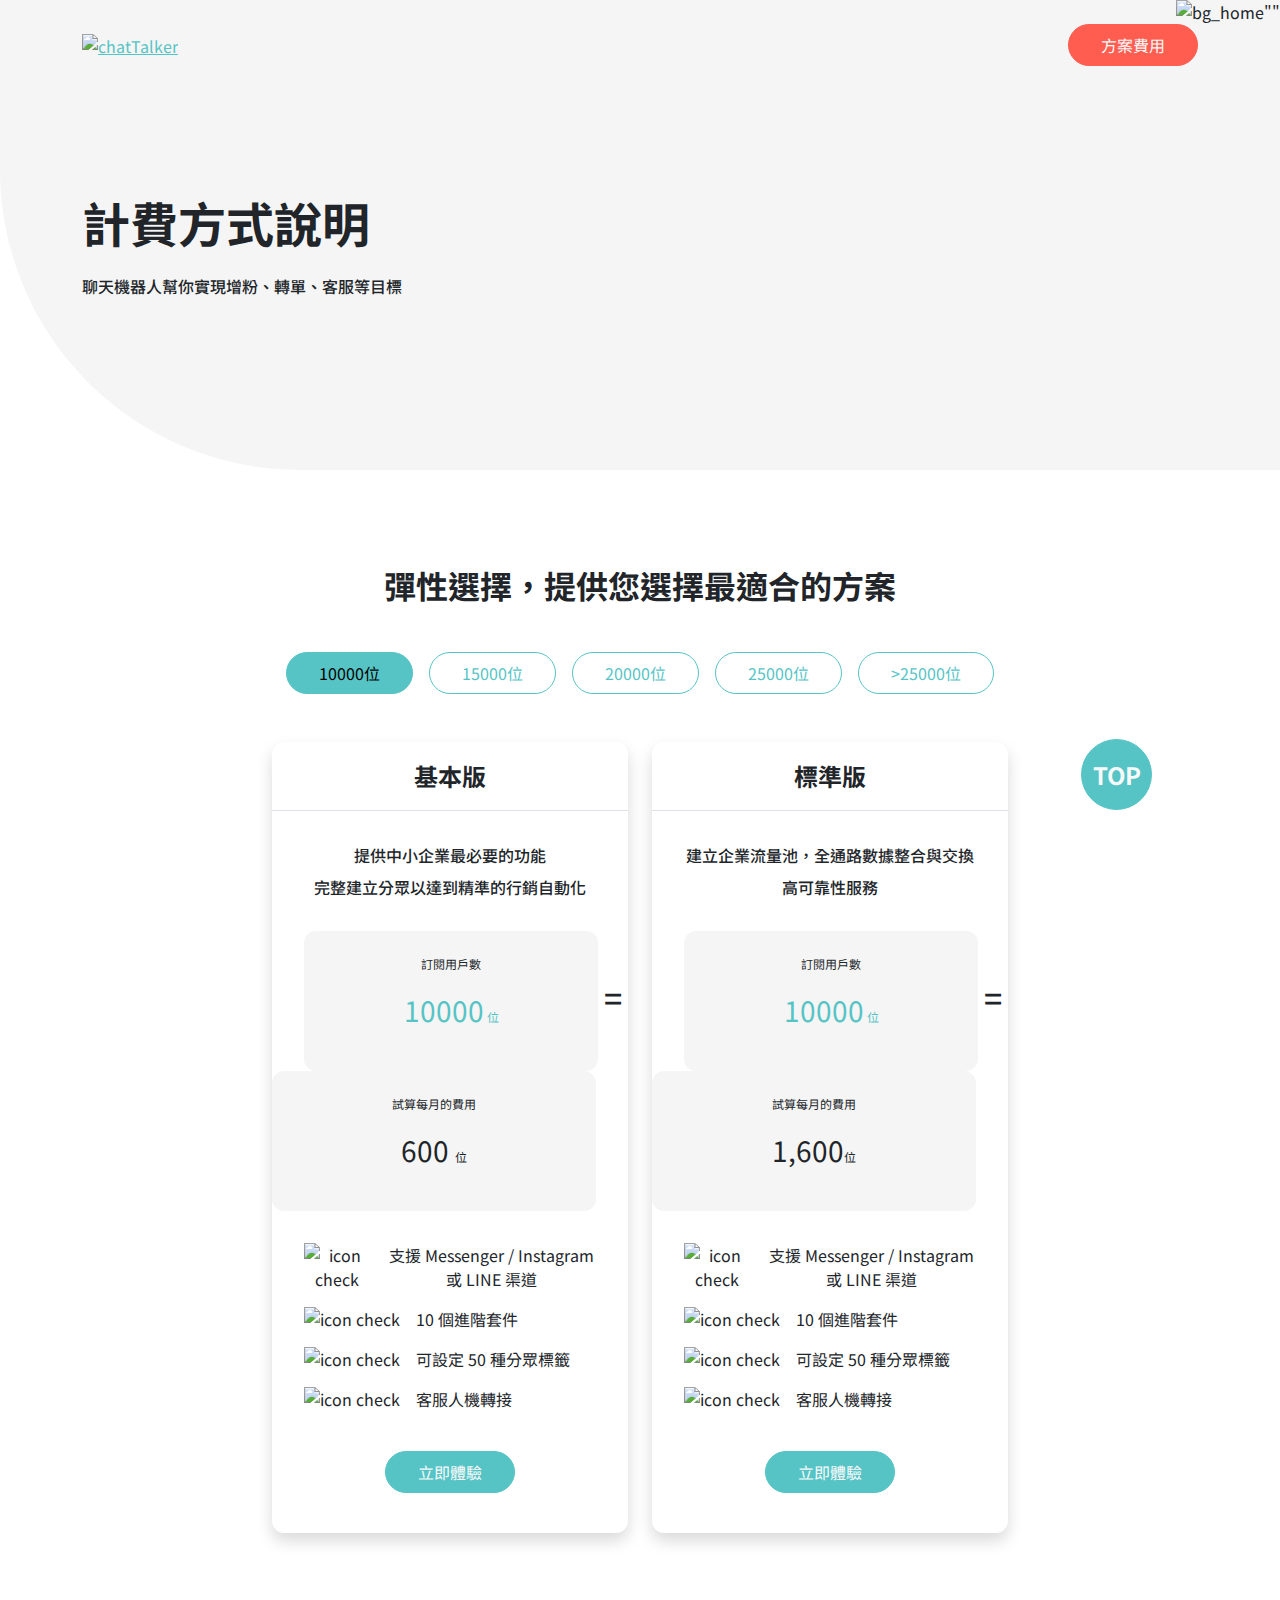
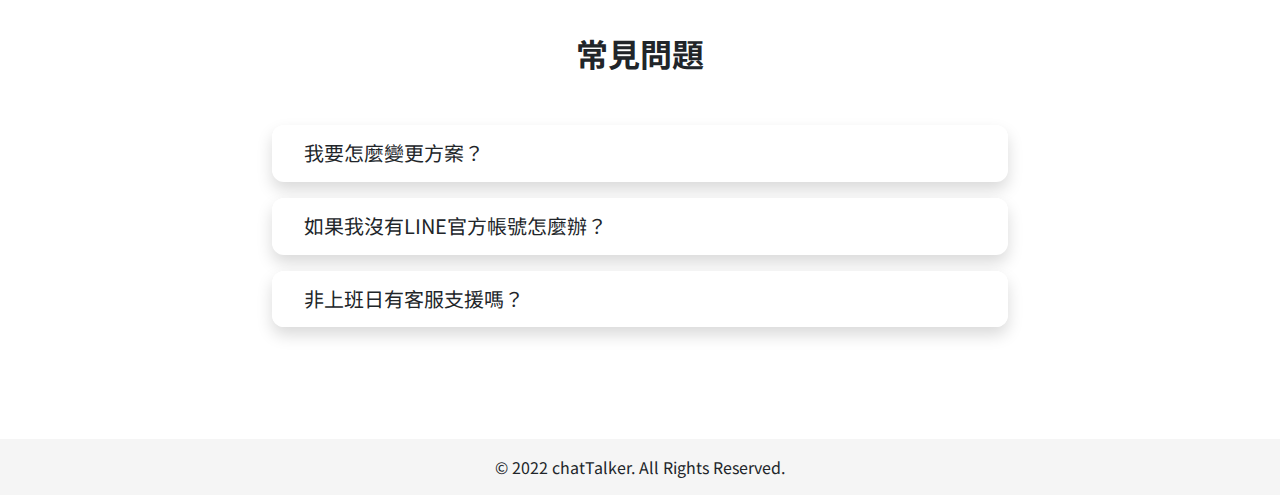
==== payment.html @ 923278ef "feat: 完成 "常見問題"" ====
<!DOCTYPE html>
<html lang="zh-Hant-TW">
  <head>
    <meta charset="UTF-8" />
    <meta http-equiv="X-UA-Compatible" content="IE=edge" />
    <meta name="viewport" content="width=device-width, initial-scale=1.0" />
    <title>chatTalker ｜ 計費方式</title>
    <!-- google fonts -->
    <link rel="preconnect" href="https://fonts.googleapis.com" />
    <link rel="preconnect" href="https://fonts.gstatic.com" crossorigin />
    <link
      href="https://fonts.googleapis.com/css2?family=Noto+Sans+TC:wght@400;700&display=swap"
      rel="stylesheet"
    />
    <!-- css -->
    <link rel="stylesheet" href="./styles/all.css" />
    <!-- js -->
    <script src="./src/app.js" defer></script>
  </head>
  <body>
    <!-- 導覽列 + header -->
    <section class="position-relative paymentIntroduction mb-8 mb-lg-13">
      <!-- 導覽列 -->
      <div class="container bg-lightgray bg-lg-transparent">
        <nav class="navbar py-3 py-lg-4">
          <!-- Logo -->
          <a href="index.html">
            <img
              src="https://hexschool.github.io/webLayoutTraining1st/chatTalker_images/logo.png"
              alt="chatTalker"
              class="logo"
            />
          </a>

          <!-- 按鈕 -->
          <a class="btn btn-third rounded-pill link-light px-5 py-2" href="#"
            >方案費用</a
          >
        </nav>
      </div>

      <!-- 手機板 - 導覽列下方邊線 -->
      <div class="border border-lg-0 border-secondary mb-7 mb-lg-13"></div>

      <!-- header -->
      <div class="container">
        <header>
          <h1 class="fw-bold display-5 lh-base mb-3">計費方式說明</h1>
          <h2 class="h6 lh-base">聊天機器人幫你實現增粉、轉單、客服等目標</h2>
        </header>
      </div>

      <!-- 背景灰底 -->
      <div
        class="grayBanner bg-lightgray position-absolute start-0 end-0 top-0 bottom-0 z--1"
      ></div>

      <!-- 桌機板 - 背景圖 -->
      <img
      src="https://hexschool.github.io/webLayoutTraining1st/chatTalker_images/banner.svg"
      alt=bg_home"" class="position-absolute top-0 end-0 z--1 d-none d-lg-block
      " />

      <!-- 手機板 - 背景圖 -->
      <img
      src="https://hexschool.github.io/webLayoutTraining1st/chatTalker_images/banner_sm.svg"
      alt=bg_home"" class="position-absolute end-0 bottom-0 z--1 d-block
      d-lg-none " />
    </section>

    <!-- 彈性選擇 -->
    <section class="position-relative mb-8 mb-lg-13">
      <h3 class="h2 fw-bold text-center d-none d-lg-block mb-7">
        彈性選擇，提供您選擇最適合的方案
      </h3>
      <h3 class="h2 fw-bold text-center d-block d-lg-none mb-0">
        彈性選擇，提供您選擇最
      </h3>
      <h3 class="h2 fw-bold text-center d-block d-lg-none mb-4">適合的方案</h3>

      <!-- 按鈕群 -->
      <ul
        class="list-unstyled d-flex text-nowrap justify-content-lg-center overflow-auto mb-5 mb-lg-7 programBtns"
      >
        <li class="mx-2">
          <a
            class="btn btn-outline-primary rounded-pill px-3 px-lg-5 py-2 active"
            href="#"
            >10000位</a
          >
        </li>
        <li class="mx-2">
          <a
            class="btn btn-outline-primary rounded-pill px-3 px-lg-5 py-2"
            href="#"
            >15000位</a
          >
        </li>
        <li class="mx-2">
          <a
            class="btn btn-outline-primary rounded-pill px-3 px-lg-5 py-2"
            href="#"
            >20000位</a
          >
        </li>
        <li class="mx-2">
          <a
            class="btn btn-outline-primary rounded-pill px-3 px-lg-5 py-2"
            href="#"
            >25000位</a
          >
        </li>
        <li class="mx-2">
          <a
            class="btn btn-outline-primary rounded-pill px-3 px-lg-5 py-2"
            href="#"
            >>25000位</a
          >
        </li>
      </ul>

      <!-- 方案卡片 -->
      <div class="container">
        <ul class="row list-unstyled justify-content-center gy-4">
          <!-- 基本版 -->
          <li class="col-lg-4">
            <div class="card h-100 text-center rounded-4 shadow border-0">
              <h3 class="fw-bold h4 lh-base py-3 border-bottom mb-4 mb-lg-5">
                基本版
              </h3>

              <h4 class="h6 lh-base">提供中小企業最必要的功能</h4>
              <h4 class="h6 lh-base mb-4 mb-lg-5">
                完整建立分眾以達到精準的行銷自動化
              </h4>

              <!-- 灰色方框群 -->
              <div class="row justify-content-between gx-0 mb-4 mb-lg-5">
                <div class="col">
                  <div
                    class="bg-lightgray rounded-4 ms-3 ms-lg-5 px-4 px-lg-5 py-3 py-lg-4"
                  >
                    <p class="fs-0">訂閱用戶數</p>
                    <p class="fs-3 text-primary text-nowrap">
                      <span class="num">10000</span
                      ><span class="fs-0"> 位</span>
                    </p>
                  </div>
                </div>

                <div
                  class="col-1 d-flex align-items-center justify-content-center"
                >
                  <p class="h2">=</p>
                </div>

                <div class="col">
                  <div
                    class="bg-lightgray rounded-4 me-3 me-lg-5 px-4 px-lg-5 py-3 py-lg-4"
                  >
                    <p class="fs-0">試算每月的費用</p>
                    <p class="fs-3 text-nowrap">
                      <span>600</span> <span class="fs-0">位</span>
                    </p>
                  </div>
                </div>
              </div>

              <!-- 商品內容 -->
              <ul class="list-unstyled mx-4 mx-lg-5 mb-3 mb-lg-4">
                <li class="d-flex mb-3">
                  <img
                    src="https://hexschool.github.io/webLayoutTraining1st/chatTalker_images/icon_check.svg"
                    alt="icon check"
                    class="me-3"
                  />
                  <p class="fs-0 fs-lg-6 mb-0">
                    支援 Messenger / Instagram 或 LINE 渠道
                  </p>
                </li>
                <li class="d-flex mb-3">
                  <img
                    src="https://hexschool.github.io/webLayoutTraining1st/chatTalker_images/icon_check.svg"
                    alt="icon check"
                    class="me-3"
                  />
                  <p class="fs-0 fs-lg-6 mb-0">10 個進階套件</p>
                </li>
                <li class="d-flex mb-3">
                  <img
                    src="https://hexschool.github.io/webLayoutTraining1st/chatTalker_images/icon_check.svg"
                    alt="icon check"
                    class="me-3"
                  />
                  <p class="fs-0 fs-lg-6 mb-0">可設定 50 種分眾標籤</p>
                </li>
                <li class="d-flex mb-3">
                  <img
                    src="https://hexschool.github.io/webLayoutTraining1st/chatTalker_images/icon_check.svg"
                    alt="icon check"
                    class="me-3"
                  />
                  <p class="fs-0 fs-lg-6 mb-0">客服人機轉接</p>
                </li>
              </ul>

              <!-- 按鈕 -->
              <div class="mb-4 mb-lg-6">
                <a
                  class="btn btn-primary link-light rounded-pill px-3 px-lg-5 py-2"
                  href="#"
                  >立即體驗</a
                >
              </div>
            </div>
          </li>

          <!-- 標準版 -->
          <li class="col-lg-4">
            <div class="card h-100 text-center rounded-4 shadow border-0">
              <h3 class="fw-bold h4 lh-base py-3 border-bottom mb-4 mb-lg-5">
                標準版
              </h3>

              <h4 class="h6 lh-base">建立企業流量池，全通路數據整合與交換</h4>
              <h4 class="h6 lh-base mb-4 mb-lg-5">高可靠性服務</h4>

              <!-- 灰色方框群 -->
              <div class="row justify-content-between gx-0 mb-4 mb-lg-5">
                <div class="col">
                  <div
                    class="bg-lightgray rounded-4 ms-3 ms-lg-5 px-4 px-lg-5 py-3 py-lg-4"
                  >
                    <p class="fs-0">訂閱用戶數</p>
                    <p class="fs-3 text-primary text-nowrap">
                      <span class="num">10000</span
                      ><span class="fs-0"> 位</span>
                    </p>
                  </div>
                </div>

                <div
                  class="col-1 d-flex align-items-center justify-content-center"
                >
                  <p class="h2">=</p>
                </div>

                <div class="col">
                  <div
                    class="bg-lightgray rounded-4 me-3 me-lg-5 px-4 px-lg-5 py-3 py-lg-4"
                  >
                    <p class="fs-0">試算每月的費用</p>
                    <p class="fs-3 text-nowrap">
                      <span> 1,600</span><span class="fs-0">位</span>
                    </p>
                  </div>
                </div>
              </div>

              <!-- 商品內容 -->
              <ul class="list-unstyled mx-4 mx-lg-5 mb-3 mb-lg-4">
                <li class="d-flex mb-3">
                  <img
                    src="https://hexschool.github.io/webLayoutTraining1st/chatTalker_images/icon_check.svg"
                    alt="icon check"
                    class="me-3"
                  />
                  <p class="fs-0 fs-lg-6 mb-0">
                    支援 Messenger / Instagram 或 LINE 渠道
                  </p>
                </li>
                <li class="d-flex mb-3">
                  <img
                    src="https://hexschool.github.io/webLayoutTraining1st/chatTalker_images/icon_check.svg"
                    alt="icon check"
                    class="me-3"
                  />
                  <p class="fs-0 fs-lg-6 mb-0">10 個進階套件</p>
                </li>
                <li class="d-flex mb-3">
                  <img
                    src="https://hexschool.github.io/webLayoutTraining1st/chatTalker_images/icon_check.svg"
                    alt="icon check"
                    class="me-3"
                  />
                  <p class="fs-0 fs-lg-6 mb-0">可設定 50 種分眾標籤</p>
                </li>
                <li class="d-flex mb-3">
                  <img
                    src="https://hexschool.github.io/webLayoutTraining1st/chatTalker_images/icon_check.svg"
                    alt="icon check"
                    class="me-3"
                  />
                  <p class="fs-0 fs-lg-6 mb-0">客服人機轉接</p>
                </li>
              </ul>

              <!-- 按鈕 -->
              <div class="mb-4 mb-lg-6">
                <a
                  class="btn btn-primary link-light rounded-pill px-3 px-lg-5 py-2"
                  href="#"
                  >立即體驗</a
                >
              </div>
            </div>
          </li>
        </ul>
      </div>

      <!-- 背景黃色圓形 -->
      <img
        src="https://hexschool.github.io/webLayoutTraining1st/chatTalker_images/ball03.svg"
        alt="ball03"
        class="w-50 w-lg-25 position-absolute top-50 start-0 translate-middle z--1"
      />
    </section>

    <section class="mb-8 mb-lg-13">
      <h2 class="fw-bold lh-base text-center mb-5 mb-lg-7">常見問題</h2>

      <div class="container">
        <div class="row justify-content-center">
          <div class="col-lg-8">
            <div class="accordion accordion-flush" id="accordionFlushExample">
              <!-- 我要怎麼變更方案？ -->
              <div class="accordion-item rounded-4 shadow mb-3">
                <h3 class="accordion-header rounded-4" id="flush-headingOne">
                  <button
                    class="accordion-button collapsed rounded-4 px-3 px-lg-5 fs-6 fs-lg-5"
                    type="button"
                    data-bs-toggle="collapse"
                    data-bs-target="#flush-collapseOne"
                    aria-expanded="false"
                    aria-controls="flush-collapseOne"
                  >
                    我要怎麼變更方案？
                  </button>
                </h3>
                <div
                  id="flush-collapseOne"
                  class="accordion-collapse collapse"
                  aria-labelledby="flush-headingOne"
                  data-bs-parent="#accordionFlushExample"
                >
                  <p
                    class="accordion-body pt-0 pt-lg-2 pb-4 pb-lg-5 px-3 px-lg-5 mb-0 text-black-50"
                  >
                    當然哦！我們錢都收了，不會拋棄你的！
                    請您直接來我們公司，我們假日也都在辦公室。
                  </p>
                </div>
              </div>

              <!-- 如果我沒有LINE官方帳號怎麼辦？ -->
              <div class="accordion-item rounded-4 shadow mb-3">
                <h3 class="accordion-header rounded-4" id="flush-headingTwo">
                  <button
                    class="accordion-button collapsed rounded-4 px-3 px-lg-5 fs-6 fs-lg-5"
                    type="button"
                    data-bs-toggle="collapse"
                    data-bs-target="#flush-collapseTwo"
                    aria-expanded="false"
                    aria-controls="#flush-collapseTwo"
                  >
                    如果我沒有LINE官方帳號怎麼辦？
                  </button>
                </h3>
                <div
                  id="flush-collapseTwo"
                  class="accordion-collapse collapse"
                  aria-labelledby="flush-collapseTwo"
                  data-bs-parent="#accordionFlushExample"
                >
                  <p
                    class="accordion-body pt-0 pt-lg-2 pb-4 pb-lg-5 px-3 px-lg-5 mb-0 text-black-50"
                  >
                    當然哦！我們錢都收了，不會拋棄你的！
                    請您直接來我們公司，我們假日也都在辦公室。
                  </p>
                </div>
              </div>

              <!-- 非上班日有客服支援嗎？ -->
              <div class="accordion-item rounded-4 shadow mb-3">
                <h3 class="accordion-header rounded-4" id="flush-headingThree">
                  <button
                    class="accordion-button collapsed rounded-4 px-3 px-lg-5 fs-6 fs-lg-5"
                    type="button"
                    data-bs-toggle="collapse"
                    data-bs-target="#flush-collapseThree"
                    aria-expanded="false"
                    aria-controls="flush-collapseThree"
                  >
                    非上班日有客服支援嗎？
                  </button>
                </h3>
                <div
                  id="flush-collapseThree"
                  class="accordion-collapse collapse"
                  aria-labelledby="flush-headingThree"
                  data-bs-parent="#accordionFlushExample"
                >
                  <p
                    class="accordion-body pt-0 pt-lg-2 pb-4 pb-lg-5 px-3 px-lg-5 mb-0 text-black-50"
                  >
                    當然哦！我們錢都收了，不會拋棄你的！
                    請您直接來我們公司，我們假日也都在辦公室。
                  </p>
                </div>
              </div>
            </div>
          </div>
        </div>
      </div>
    </section>

    <footer class="w-100 py-3 bg-lightgray text-center">
      © 2022 chatTalker. All Rights Reserved.
    </footer>

    <!-- 回到上方按鈕 -->
    <a
      href="#"
      class="btn btn-primary rounded-circle link-light position-fixed toTopBtn bottom-10 end-10 fs-4 fw-bold toTopBtn d-flex justify-content-center align-items-center"
    >
      TOP
    </a>

    <!-- JavaScript Bundle with Popper -->
    <script
      src="https://cdn.jsdelivr.net/npm/bootstrap@5.1.3/dist/js/bootstrap.bundle.min.js"
      integrity="sha384-ka7Sk0Gln4gmtz2MlQnikT1wXgYsOg+OMhuP+IlRH9sENBO0LRn5q+8nbTov4+1p"
      crossorigin="anonymous"
    ></script>
  </body>
</html>
---- styles/all.css ----
@charset "UTF-8";
:root {
  --bs-blue: #0d6efd;
  --bs-indigo: #6610f2;
  --bs-purple: #6f42c1;
  --bs-pink: #d63384;
  --bs-red: #dc3545;
  --bs-orange: #fd7e14;
  --bs-yellow: #ffc107;
  --bs-green: #198754;
  --bs-teal: #20c997;
  --bs-cyan: #0dcaf0;
  --bs-white: #fff;
  --bs-gray: #6c757d;
  --bs-gray-dark: #343a40;
  --bs-gray-100: #f8f9fa;
  --bs-gray-200: #e9ecef;
  --bs-gray-300: #dee2e6;
  --bs-gray-400: #ced4da;
  --bs-gray-500: #adb5bd;
  --bs-gray-600: #6c757d;
  --bs-gray-700: #495057;
  --bs-gray-800: #343a40;
  --bs-gray-900: #212529;
  --bs-primary: #56c4c5;
  --bs-secondary: #f5ca52;
  --bs-third: #ff5d50;
  --bs-success: #198754;
  --bs-info: #0dcaf0;
  --bs-warning: #ffc107;
  --bs-danger: #dc3545;
  --bs-light: #f8f9fa;
  --bs-dark: #212529;
  --bs-lightgray: #f5f5f5;
  --bs-primary-rgb: 86, 196, 197;
  --bs-secondary-rgb: 245, 202, 82;
  --bs-third-rgb: 255, 93, 80;
  --bs-success-rgb: 25, 135, 84;
  --bs-info-rgb: 13, 202, 240;
  --bs-warning-rgb: 255, 193, 7;
  --bs-danger-rgb: 220, 53, 69;
  --bs-light-rgb: 248, 249, 250;
  --bs-dark-rgb: 33, 37, 41;
  --bs-lightgray-rgb: 245, 245, 245;
  --bs-white-rgb: 255, 255, 255;
  --bs-black-rgb: 0, 0, 0;
  --bs-body-color-rgb: 33, 37, 41;
  --bs-body-bg-rgb: 255, 255, 255;
  --bs-font-sans-serif: "Noto Sans TC", sans-serif, system-ui, -apple-system, "Segoe UI", Roboto, "Helvetica Neue", Arial, "Noto Sans", "Liberation Sans", sans-serif, "Apple Color Emoji", "Segoe UI Emoji", "Segoe UI Symbol", "Noto Color Emoji";
  --bs-font-monospace: SFMono-Regular, Menlo, Monaco, Consolas, "Liberation Mono", "Courier New", monospace;
  --bs-gradient: linear-gradient(180deg, rgba(255, 255, 255, 0.15), rgba(255, 255, 255, 0));
  --bs-body-font-family: var(--bs-font-sans-serif);
  --bs-body-font-size: 1rem;
  --bs-body-font-weight: 400;
  --bs-body-line-height: 1.5;
  --bs-body-color: #212529;
  --bs-body-bg: #fff;
}

*,
*::before,
*::after {
  -webkit-box-sizing: border-box;
          box-sizing: border-box;
}

@media (prefers-reduced-motion: no-preference) {
  :root {
    scroll-behavior: smooth;
  }
}

body {
  margin: 0;
  font-family: var(--bs-body-font-family);
  font-size: var(--bs-body-font-size);
  font-weight: var(--bs-body-font-weight);
  line-height: var(--bs-body-line-height);
  color: var(--bs-body-color);
  text-align: var(--bs-body-text-align);
  background-color: var(--bs-body-bg);
  -webkit-text-size-adjust: 100%;
  -webkit-tap-highlight-color: rgba(0, 0, 0, 0);
}

hr {
  margin: 1rem 0;
  color: inherit;
  background-color: currentColor;
  border: 0;
  opacity: 0.25;
}

hr:not([size]) {
  height: 1px;
}

h6, .h6, h5, .h5, h4, .h4, h3, .h3, h2, .h2, h1, .h1 {
  margin-top: 0;
  margin-bottom: 0.5rem;
  font-weight: 500;
  line-height: 1.2;
}

h1, .h1 {
  font-size: calc(1.375rem + 1.5vw);
}
@media (min-width: 1200px) {
  h1, .h1 {
    font-size: 2.5rem;
  }
}

h2, .h2 {
  font-size: calc(1.325rem + 0.9vw);
}
@media (min-width: 1200px) {
  h2, .h2 {
    font-size: 2rem;
  }
}

h3, .h3 {
  font-size: calc(1.3rem + 0.6vw);
}
@media (min-width: 1200px) {
  h3, .h3 {
    font-size: 1.75rem;
  }
}

h4, .h4 {
  font-size: calc(1.275rem + 0.3vw);
}
@media (min-width: 1200px) {
  h4, .h4 {
    font-size: 1.5rem;
  }
}

h5, .h5 {
  font-size: 1.25rem;
}

h6, .h6 {
  font-size: 1rem;
}

p {
  margin-top: 0;
  margin-bottom: 1rem;
}

abbr[title],
abbr[data-bs-original-title] {
  -webkit-text-decoration: underline dotted;
          text-decoration: underline dotted;
  cursor: help;
  -webkit-text-decoration-skip-ink: none;
          text-decoration-skip-ink: none;
}

address {
  margin-bottom: 1rem;
  font-style: normal;
  line-height: inherit;
}

ol,
ul {
  padding-left: 2rem;
}

ol,
ul,
dl {
  margin-top: 0;
  margin-bottom: 1rem;
}

ol ol,
ul ul,
ol ul,
ul ol {
  margin-bottom: 0;
}

dt {
  font-weight: 700;
}

dd {
  margin-bottom: 0.5rem;
  margin-left: 0;
}

blockquote {
  margin: 0 0 1rem;
}

b,
strong {
  font-weight: bolder;
}

small, .small {
  font-size: 0.875em;
}

mark, .mark {
  padding: 0.2em;
  background-color: #fcf8e3;
}

sub,
sup {
  position: relative;
  font-size: 0.75em;
  line-height: 0;
  vertical-align: baseline;
}

sub {
  bottom: -0.25em;
}

sup {
  top: -0.5em;
}

a {
  color: #56c4c5;
  text-decoration: underline;
}
a:hover {
  color: #459d9e;
}

a:not([href]):not([class]), a:not([href]):not([class]):hover {
  color: inherit;
  text-decoration: none;
}

pre,
code,
kbd,
samp {
  font-family: var(--bs-font-monospace);
  font-size: 1em;
  direction: ltr /* rtl:ignore */;
  unicode-bidi: bidi-override;
}

pre {
  display: block;
  margin-top: 0;
  margin-bottom: 1rem;
  overflow: auto;
  font-size: 0.875em;
}
pre code {
  font-size: inherit;
  color: inherit;
  word-break: normal;
}

code {
  font-size: 0.875em;
  color: #d63384;
  word-wrap: break-word;
}
a > code {
  color: inherit;
}

kbd {
  padding: 0.2rem 0.4rem;
  font-size: 0.875em;
  color: #fff;
  background-color: #212529;
  border-radius: 0.2rem;
}
kbd kbd {
  padding: 0;
  font-size: 1em;
  font-weight: 700;
}

figure {
  margin: 0 0 1rem;
}

img,
svg {
  vertical-align: middle;
}

table {
  caption-side: bottom;
  border-collapse: collapse;
}

caption {
  padding-top: 0.5rem;
  padding-bottom: 0.5rem;
  color: #6c757d;
  text-align: left;
}

th {
  text-align: inherit;
  text-align: -webkit-match-parent;
}

thead,
tbody,
tfoot,
tr,
td,
th {
  border-color: inherit;
  border-style: solid;
  border-width: 0;
}

label {
  display: inline-block;
}

button {
  border-radius: 0;
}

button:focus:not(:focus-visible) {
  outline: 0;
}

input,
button,
select,
optgroup,
textarea {
  margin: 0;
  font-family: inherit;
  font-size: inherit;
  line-height: inherit;
}

button,
select {
  text-transform: none;
}

[role=button] {
  cursor: pointer;
}

select {
  word-wrap: normal;
}
select:disabled {
  opacity: 1;
}

[list]::-webkit-calendar-picker-indicator {
  display: none;
}

button,
[type=button],
[type=reset],
[type=submit] {
  -webkit-appearance: button;
}
button:not(:disabled),
[type=button]:not(:disabled),
[type=reset]:not(:disabled),
[type=submit]:not(:disabled) {
  cursor: pointer;
}

::-moz-focus-inner {
  padding: 0;
  border-style: none;
}

textarea {
  resize: vertical;
}

fieldset {
  min-width: 0;
  padding: 0;
  margin: 0;
  border: 0;
}

legend {
  float: left;
  width: 100%;
  padding: 0;
  margin-bottom: 0.5rem;
  font-size: calc(1.275rem + 0.3vw);
  line-height: inherit;
}
@media (min-width: 1200px) {
  legend {
    font-size: 1.5rem;
  }
}
legend + * {
  clear: left;
}

::-webkit-datetime-edit-fields-wrapper,
::-webkit-datetime-edit-text,
::-webkit-datetime-edit-minute,
::-webkit-datetime-edit-hour-field,
::-webkit-datetime-edit-day-field,
::-webkit-datetime-edit-month-field,
::-webkit-datetime-edit-year-field {
  padding: 0;
}

::-webkit-inner-spin-button {
  height: auto;
}

[type=search] {
  outline-offset: -2px;
  -webkit-appearance: textfield;
}

/* rtl:raw:
[type="tel"],
[type="url"],
[type="email"],
[type="number"] {
  direction: ltr;
}
*/
::-webkit-search-decoration {
  -webkit-appearance: none;
}

::-webkit-color-swatch-wrapper {
  padding: 0;
}

::-webkit-file-upload-button {
  font: inherit;
}

::file-selector-button {
  font: inherit;
}

::-webkit-file-upload-button {
  font: inherit;
  -webkit-appearance: button;
}

output {
  display: inline-block;
}

iframe {
  border: 0;
}

summary {
  display: list-item;
  cursor: pointer;
}

progress {
  vertical-align: baseline;
}

[hidden] {
  display: none !important;
}

.lead {
  font-size: 1.25rem;
  font-weight: 300;
}

.display-1 {
  font-size: calc(1.625rem + 4.5vw);
  font-weight: 300;
  line-height: 1.2;
}
@media (min-width: 1200px) {
  .display-1 {
    font-size: 5rem;
  }
}

.display-2 {
  font-size: calc(1.575rem + 3.9vw);
  font-weight: 300;
  line-height: 1.2;
}
@media (min-width: 1200px) {
  .display-2 {
    font-size: 4.5rem;
  }
}

.display-3 {
  font-size: calc(1.525rem + 3.3vw);
  font-weight: 300;
  line-height: 1.2;
}
@media (min-width: 1200px) {
  .display-3 {
    font-size: 4rem;
  }
}

.display-4 {
  font-size: calc(1.475rem + 2.7vw);
  font-weight: 300;
  line-height: 1.2;
}
@media (min-width: 1200px) {
  .display-4 {
    font-size: 3.5rem;
  }
}

.display-5 {
  font-size: calc(1.425rem + 2.1vw);
  font-weight: 300;
  line-height: 1.2;
}
@media (min-width: 1200px) {
  .display-5 {
    font-size: 3rem;
  }
}

.display-6 {
  font-size: calc(1.375rem + 1.5vw);
  font-weight: 300;
  line-height: 1.2;
}
@media (min-width: 1200px) {
  .display-6 {
    font-size: 2.5rem;
  }
}

.list-unstyled {
  padding-left: 0;
  list-style: none;
}

.list-inline {
  padding-left: 0;
  list-style: none;
}

.list-inline-item {
  display: inline-block;
}
.list-inline-item:not(:last-child) {
  margin-right: 0.5rem;
}

.initialism {
  font-size: 0.875em;
  text-transform: uppercase;
}

.blockquote {
  margin-bottom: 1rem;
  font-size: 1.25rem;
}
.blockquote > :last-child {
  margin-bottom: 0;
}

.blockquote-footer {
  margin-top: -1rem;
  margin-bottom: 1rem;
  font-size: 0.875em;
  color: #6c757d;
}
.blockquote-footer::before {
  content: "— ";
}

.img-fluid {
  max-width: 100%;
  height: auto;
}

.img-thumbnail {
  padding: 0.25rem;
  background-color: #fff;
  border: 1px solid #dee2e6;
  border-radius: 0.25rem;
  max-width: 100%;
  height: auto;
}

.figure {
  display: inline-block;
}

.figure-img {
  margin-bottom: 0.5rem;
  line-height: 1;
}

.figure-caption {
  font-size: 0.875em;
  color: #6c757d;
}

.container,
.container-fluid,
.container-xxl,
.container-xl,
.container-lg,
.container-md,
.container-sm {
  width: 100%;
  padding-right: var(--bs-gutter-x, 0.75rem);
  padding-left: var(--bs-gutter-x, 0.75rem);
  margin-right: auto;
  margin-left: auto;
}

@media (min-width: 576px) {
  .container-sm, .container {
    max-width: 540px;
  }
}
@media (min-width: 768px) {
  .container-md, .container-sm, .container {
    max-width: 720px;
  }
}
@media (min-width: 992px) {
  .container-lg, .container-md, .container-sm, .container {
    max-width: 960px;
  }
}
@media (min-width: 1200px) {
  .container-xl, .container-lg, .container-md, .container-sm, .container {
    max-width: 1140px;
  }
}
@media (min-width: 1400px) {
  .container-xxl, .container-xl, .container-lg, .container-md, .container-sm, .container {
    max-width: 1320px;
  }
}
.row {
  --bs-gutter-x: 1.5rem;
  --bs-gutter-y: 0;
  display: -webkit-box;
  display: -ms-flexbox;
  display: flex;
  -ms-flex-wrap: wrap;
      flex-wrap: wrap;
  margin-top: calc(-1 * var(--bs-gutter-y));
  margin-right: calc(-0.5 * var(--bs-gutter-x));
  margin-left: calc(-0.5 * var(--bs-gutter-x));
}
.row > * {
  -ms-flex-negative: 0;
      flex-shrink: 0;
  width: 100%;
  max-width: 100%;
  padding-right: calc(var(--bs-gutter-x) * 0.5);
  padding-left: calc(var(--bs-gutter-x) * 0.5);
  margin-top: var(--bs-gutter-y);
}

.col {
  -webkit-box-flex: 1;
      -ms-flex: 1 0 0%;
          flex: 1 0 0%;
}

.row-cols-auto > * {
  -webkit-box-flex: 0;
      -ms-flex: 0 0 auto;
          flex: 0 0 auto;
  width: auto;
}

.row-cols-1 > * {
  -webkit-box-flex: 0;
      -ms-flex: 0 0 auto;
          flex: 0 0 auto;
  width: 100%;
}

.row-cols-2 > * {
  -webkit-box-flex: 0;
      -ms-flex: 0 0 auto;
          flex: 0 0 auto;
  width: 50%;
}

.row-cols-3 > * {
  -webkit-box-flex: 0;
      -ms-flex: 0 0 auto;
          flex: 0 0 auto;
  width: 33.3333333333%;
}

.row-cols-4 > * {
  -webkit-box-flex: 0;
      -ms-flex: 0 0 auto;
          flex: 0 0 auto;
  width: 25%;
}

.row-cols-5 > * {
  -webkit-box-flex: 0;
      -ms-flex: 0 0 auto;
          flex: 0 0 auto;
  width: 20%;
}

.row-cols-6 > * {
  -webkit-box-flex: 0;
      -ms-flex: 0 0 auto;
          flex: 0 0 auto;
  width: 16.6666666667%;
}

.col-auto {
  -webkit-box-flex: 0;
      -ms-flex: 0 0 auto;
          flex: 0 0 auto;
  width: auto;
}

.col-1 {
  -webkit-box-flex: 0;
      -ms-flex: 0 0 auto;
          flex: 0 0 auto;
  width: 8.33333333%;
}

.col-2 {
  -webkit-box-flex: 0;
      -ms-flex: 0 0 auto;
          flex: 0 0 auto;
  width: 16.66666667%;
}

.col-3 {
  -webkit-box-flex: 0;
      -ms-flex: 0 0 auto;
          flex: 0 0 auto;
  width: 25%;
}

.col-4 {
  -webkit-box-flex: 0;
      -ms-flex: 0 0 auto;
          flex: 0 0 auto;
  width: 33.33333333%;
}

.col-5 {
  -webkit-box-flex: 0;
      -ms-flex: 0 0 auto;
          flex: 0 0 auto;
  width: 41.66666667%;
}

.col-6 {
  -webkit-box-flex: 0;
      -ms-flex: 0 0 auto;
          flex: 0 0 auto;
  width: 50%;
}

.col-7 {
  -webkit-box-flex: 0;
      -ms-flex: 0 0 auto;
          flex: 0 0 auto;
  width: 58.33333333%;
}

.col-8 {
  -webkit-box-flex: 0;
      -ms-flex: 0 0 auto;
          flex: 0 0 auto;
  width: 66.66666667%;
}

.col-9 {
  -webkit-box-flex: 0;
      -ms-flex: 0 0 auto;
          flex: 0 0 auto;
  width: 75%;
}

.col-10 {
  -webkit-box-flex: 0;
      -ms-flex: 0 0 auto;
          flex: 0 0 auto;
  width: 83.33333333%;
}

.col-11 {
  -webkit-box-flex: 0;
      -ms-flex: 0 0 auto;
          flex: 0 0 auto;
  width: 91.66666667%;
}

.col-12 {
  -webkit-box-flex: 0;
      -ms-flex: 0 0 auto;
          flex: 0 0 auto;
  width: 100%;
}

.offset-1 {
  margin-left: 8.33333333%;
}

.offset-2 {
  margin-left: 16.66666667%;
}

.offset-3 {
  margin-left: 25%;
}

.offset-4 {
  margin-left: 33.33333333%;
}

.offset-5 {
  margin-left: 41.66666667%;
}

.offset-6 {
  margin-left: 50%;
}

.offset-7 {
  margin-left: 58.33333333%;
}

.offset-8 {
  margin-left: 66.66666667%;
}

.offset-9 {
  margin-left: 75%;
}

.offset-10 {
  margin-left: 83.33333333%;
}

.offset-11 {
  margin-left: 91.66666667%;
}

.g-0,
.gx-0 {
  --bs-gutter-x: 0;
}

.g-0,
.gy-0 {
  --bs-gutter-y: 0;
}

.g-1,
.gx-1 {
  --bs-gutter-x: 0.25rem;
}

.g-1,
.gy-1 {
  --bs-gutter-y: 0.25rem;
}

.g-2,
.gx-2 {
  --bs-gutter-x: 0.5rem;
}

.g-2,
.gy-2 {
  --bs-gutter-y: 0.5rem;
}

.g-3,
.gx-3 {
  --bs-gutter-x: 1rem;
}

.g-3,
.gy-3 {
  --bs-gutter-y: 1rem;
}

.g-4,
.gx-4 {
  --bs-gutter-x: 1.5rem;
}

.g-4,
.gy-4 {
  --bs-gutter-y: 1.5rem;
}

.g-5,
.gx-5 {
  --bs-gutter-x: 2rem;
}

.g-5,
.gy-5 {
  --bs-gutter-y: 2rem;
}

.g-6,
.gx-6 {
  --bs-gutter-x: 2.5rem;
}

.g-6,
.gy-6 {
  --bs-gutter-y: 2.5rem;
}

.g-7,
.gx-7 {
  --bs-gutter-x: 3rem;
}

.g-7,
.gy-7 {
  --bs-gutter-y: 3rem;
}

.g-8,
.gx-8 {
  --bs-gutter-x: 3.5rem;
}

.g-8,
.gy-8 {
  --bs-gutter-y: 3.5rem;
}

.g-9,
.gx-9 {
  --bs-gutter-x: 4rem;
}

.g-9,
.gy-9 {
  --bs-gutter-y: 4rem;
}

.g-10,
.gx-10 {
  --bs-gutter-x: 4.5rem;
}

.g-10,
.gy-10 {
  --bs-gutter-y: 4.5rem;
}

.g-11,
.gx-11 {
  --bs-gutter-x: 5rem;
}

.g-11,
.gy-11 {
  --bs-gutter-y: 5rem;
}

.g-12,
.gx-12 {
  --bs-gutter-x: 5.5rem;
}

.g-12,
.gy-12 {
  --bs-gutter-y: 5.5rem;
}

.g-13,
.gx-13 {
  --bs-gutter-x: 6rem;
}

.g-13,
.gy-13 {
  --bs-gutter-y: 6rem;
}

.g-14,
.gx-14 {
  --bs-gutter-x: 6.5rem;
}

.g-14,
.gy-14 {
  --bs-gutter-y: 6.5rem;
}

@media (min-width: 576px) {
  .col-sm {
    -webkit-box-flex: 1;
        -ms-flex: 1 0 0%;
            flex: 1 0 0%;
  }

  .row-cols-sm-auto > * {
    -webkit-box-flex: 0;
        -ms-flex: 0 0 auto;
            flex: 0 0 auto;
    width: auto;
  }

  .row-cols-sm-1 > * {
    -webkit-box-flex: 0;
        -ms-flex: 0 0 auto;
            flex: 0 0 auto;
    width: 100%;
  }

  .row-cols-sm-2 > * {
    -webkit-box-flex: 0;
        -ms-flex: 0 0 auto;
            flex: 0 0 auto;
    width: 50%;
  }

  .row-cols-sm-3 > * {
    -webkit-box-flex: 0;
        -ms-flex: 0 0 auto;
            flex: 0 0 auto;
    width: 33.3333333333%;
  }

  .row-cols-sm-4 > * {
    -webkit-box-flex: 0;
        -ms-flex: 0 0 auto;
            flex: 0 0 auto;
    width: 25%;
  }

  .row-cols-sm-5 > * {
    -webkit-box-flex: 0;
        -ms-flex: 0 0 auto;
            flex: 0 0 auto;
    width: 20%;
  }

  .row-cols-sm-6 > * {
    -webkit-box-flex: 0;
        -ms-flex: 0 0 auto;
            flex: 0 0 auto;
    width: 16.6666666667%;
  }

  .col-sm-auto {
    -webkit-box-flex: 0;
        -ms-flex: 0 0 auto;
            flex: 0 0 auto;
    width: auto;
  }

  .col-sm-1 {
    -webkit-box-flex: 0;
        -ms-flex: 0 0 auto;
            flex: 0 0 auto;
    width: 8.33333333%;
  }

  .col-sm-2 {
    -webkit-box-flex: 0;
        -ms-flex: 0 0 auto;
            flex: 0 0 auto;
    width: 16.66666667%;
  }

  .col-sm-3 {
    -webkit-box-flex: 0;
        -ms-flex: 0 0 auto;
            flex: 0 0 auto;
    width: 25%;
  }

  .col-sm-4 {
    -webkit-box-flex: 0;
        -ms-flex: 0 0 auto;
            flex: 0 0 auto;
    width: 33.33333333%;
  }

  .col-sm-5 {
    -webkit-box-flex: 0;
        -ms-flex: 0 0 auto;
            flex: 0 0 auto;
    width: 41.66666667%;
  }

  .col-sm-6 {
    -webkit-box-flex: 0;
        -ms-flex: 0 0 auto;
            flex: 0 0 auto;
    width: 50%;
  }

  .col-sm-7 {
    -webkit-box-flex: 0;
        -ms-flex: 0 0 auto;
            flex: 0 0 auto;
    width: 58.33333333%;
  }

  .col-sm-8 {
    -webkit-box-flex: 0;
        -ms-flex: 0 0 auto;
            flex: 0 0 auto;
    width: 66.66666667%;
  }

  .col-sm-9 {
    -webkit-box-flex: 0;
        -ms-flex: 0 0 auto;
            flex: 0 0 auto;
    width: 75%;
  }

  .col-sm-10 {
    -webkit-box-flex: 0;
        -ms-flex: 0 0 auto;
            flex: 0 0 auto;
    width: 83.33333333%;
  }

  .col-sm-11 {
    -webkit-box-flex: 0;
        -ms-flex: 0 0 auto;
            flex: 0 0 auto;
    width: 91.66666667%;
  }

  .col-sm-12 {
    -webkit-box-flex: 0;
        -ms-flex: 0 0 auto;
            flex: 0 0 auto;
    width: 100%;
  }

  .offset-sm-0 {
    margin-left: 0;
  }

  .offset-sm-1 {
    margin-left: 8.33333333%;
  }

  .offset-sm-2 {
    margin-left: 16.66666667%;
  }

  .offset-sm-3 {
    margin-left: 25%;
  }

  .offset-sm-4 {
    margin-left: 33.33333333%;
  }

  .offset-sm-5 {
    margin-left: 41.66666667%;
  }

  .offset-sm-6 {
    margin-left: 50%;
  }

  .offset-sm-7 {
    margin-left: 58.33333333%;
  }

  .offset-sm-8 {
    margin-left: 66.66666667%;
  }

  .offset-sm-9 {
    margin-left: 75%;
  }

  .offset-sm-10 {
    margin-left: 83.33333333%;
  }

  .offset-sm-11 {
    margin-left: 91.66666667%;
  }

  .g-sm-0,
.gx-sm-0 {
    --bs-gutter-x: 0;
  }

  .g-sm-0,
.gy-sm-0 {
    --bs-gutter-y: 0;
  }

  .g-sm-1,
.gx-sm-1 {
    --bs-gutter-x: 0.25rem;
  }

  .g-sm-1,
.gy-sm-1 {
    --bs-gutter-y: 0.25rem;
  }

  .g-sm-2,
.gx-sm-2 {
    --bs-gutter-x: 0.5rem;
  }

  .g-sm-2,
.gy-sm-2 {
    --bs-gutter-y: 0.5rem;
  }

  .g-sm-3,
.gx-sm-3 {
    --bs-gutter-x: 1rem;
  }

  .g-sm-3,
.gy-sm-3 {
    --bs-gutter-y: 1rem;
  }

  .g-sm-4,
.gx-sm-4 {
    --bs-gutter-x: 1.5rem;
  }

  .g-sm-4,
.gy-sm-4 {
    --bs-gutter-y: 1.5rem;
  }

  .g-sm-5,
.gx-sm-5 {
    --bs-gutter-x: 2rem;
  }

  .g-sm-5,
.gy-sm-5 {
    --bs-gutter-y: 2rem;
  }

  .g-sm-6,
.gx-sm-6 {
    --bs-gutter-x: 2.5rem;
  }

  .g-sm-6,
.gy-sm-6 {
    --bs-gutter-y: 2.5rem;
  }

  .g-sm-7,
.gx-sm-7 {
    --bs-gutter-x: 3rem;
  }

  .g-sm-7,
.gy-sm-7 {
    --bs-gutter-y: 3rem;
  }

  .g-sm-8,
.gx-sm-8 {
    --bs-gutter-x: 3.5rem;
  }

  .g-sm-8,
.gy-sm-8 {
    --bs-gutter-y: 3.5rem;
  }

  .g-sm-9,
.gx-sm-9 {
    --bs-gutter-x: 4rem;
  }

  .g-sm-9,
.gy-sm-9 {
    --bs-gutter-y: 4rem;
  }

  .g-sm-10,
.gx-sm-10 {
    --bs-gutter-x: 4.5rem;
  }

  .g-sm-10,
.gy-sm-10 {
    --bs-gutter-y: 4.5rem;
  }

  .g-sm-11,
.gx-sm-11 {
    --bs-gutter-x: 5rem;
  }

  .g-sm-11,
.gy-sm-11 {
    --bs-gutter-y: 5rem;
  }

  .g-sm-12,
.gx-sm-12 {
    --bs-gutter-x: 5.5rem;
  }

  .g-sm-12,
.gy-sm-12 {
    --bs-gutter-y: 5.5rem;
  }

  .g-sm-13,
.gx-sm-13 {
    --bs-gutter-x: 6rem;
  }

  .g-sm-13,
.gy-sm-13 {
    --bs-gutter-y: 6rem;
  }

  .g-sm-14,
.gx-sm-14 {
    --bs-gutter-x: 6.5rem;
  }

  .g-sm-14,
.gy-sm-14 {
    --bs-gutter-y: 6.5rem;
  }
}
@media (min-width: 768px) {
  .col-md {
    -webkit-box-flex: 1;
        -ms-flex: 1 0 0%;
            flex: 1 0 0%;
  }

  .row-cols-md-auto > * {
    -webkit-box-flex: 0;
        -ms-flex: 0 0 auto;
            flex: 0 0 auto;
    width: auto;
  }

  .row-cols-md-1 > * {
    -webkit-box-flex: 0;
        -ms-flex: 0 0 auto;
            flex: 0 0 auto;
    width: 100%;
  }

  .row-cols-md-2 > * {
    -webkit-box-flex: 0;
        -ms-flex: 0 0 auto;
            flex: 0 0 auto;
    width: 50%;
  }

  .row-cols-md-3 > * {
    -webkit-box-flex: 0;
        -ms-flex: 0 0 auto;
            flex: 0 0 auto;
    width: 33.3333333333%;
  }

  .row-cols-md-4 > * {
    -webkit-box-flex: 0;
        -ms-flex: 0 0 auto;
            flex: 0 0 auto;
    width: 25%;
  }

  .row-cols-md-5 > * {
    -webkit-box-flex: 0;
        -ms-flex: 0 0 auto;
            flex: 0 0 auto;
    width: 20%;
  }

  .row-cols-md-6 > * {
    -webkit-box-flex: 0;
        -ms-flex: 0 0 auto;
            flex: 0 0 auto;
    width: 16.6666666667%;
  }

  .col-md-auto {
    -webkit-box-flex: 0;
        -ms-flex: 0 0 auto;
            flex: 0 0 auto;
    width: auto;
  }

  .col-md-1 {
    -webkit-box-flex: 0;
        -ms-flex: 0 0 auto;
            flex: 0 0 auto;
    width: 8.33333333%;
  }

  .col-md-2 {
    -webkit-box-flex: 0;
        -ms-flex: 0 0 auto;
            flex: 0 0 auto;
    width: 16.66666667%;
  }

  .col-md-3 {
    -webkit-box-flex: 0;
        -ms-flex: 0 0 auto;
            flex: 0 0 auto;
    width: 25%;
  }

  .col-md-4 {
    -webkit-box-flex: 0;
        -ms-flex: 0 0 auto;
            flex: 0 0 auto;
    width: 33.33333333%;
  }

  .col-md-5 {
    -webkit-box-flex: 0;
        -ms-flex: 0 0 auto;
            flex: 0 0 auto;
    width: 41.66666667%;
  }

  .col-md-6 {
    -webkit-box-flex: 0;
        -ms-flex: 0 0 auto;
            flex: 0 0 auto;
    width: 50%;
  }

  .col-md-7 {
    -webkit-box-flex: 0;
        -ms-flex: 0 0 auto;
            flex: 0 0 auto;
    width: 58.33333333%;
  }

  .col-md-8 {
    -webkit-box-flex: 0;
        -ms-flex: 0 0 auto;
            flex: 0 0 auto;
    width: 66.66666667%;
  }

  .col-md-9 {
    -webkit-box-flex: 0;
        -ms-flex: 0 0 auto;
            flex: 0 0 auto;
    width: 75%;
  }

  .col-md-10 {
    -webkit-box-flex: 0;
        -ms-flex: 0 0 auto;
            flex: 0 0 auto;
    width: 83.33333333%;
  }

  .col-md-11 {
    -webkit-box-flex: 0;
        -ms-flex: 0 0 auto;
            flex: 0 0 auto;
    width: 91.66666667%;
  }

  .col-md-12 {
    -webkit-box-flex: 0;
        -ms-flex: 0 0 auto;
            flex: 0 0 auto;
    width: 100%;
  }

  .offset-md-0 {
    margin-left: 0;
  }

  .offset-md-1 {
    margin-left: 8.33333333%;
  }

  .offset-md-2 {
    margin-left: 16.66666667%;
  }

  .offset-md-3 {
    margin-left: 25%;
  }

  .offset-md-4 {
    margin-left: 33.33333333%;
  }

  .offset-md-5 {
    margin-left: 41.66666667%;
  }

  .offset-md-6 {
    margin-left: 50%;
  }

  .offset-md-7 {
    margin-left: 58.33333333%;
  }

  .offset-md-8 {
    margin-left: 66.66666667%;
  }

  .offset-md-9 {
    margin-left: 75%;
  }

  .offset-md-10 {
    margin-left: 83.33333333%;
  }

  .offset-md-11 {
    margin-left: 91.66666667%;
  }

  .g-md-0,
.gx-md-0 {
    --bs-gutter-x: 0;
  }

  .g-md-0,
.gy-md-0 {
    --bs-gutter-y: 0;
  }

  .g-md-1,
.gx-md-1 {
    --bs-gutter-x: 0.25rem;
  }

  .g-md-1,
.gy-md-1 {
    --bs-gutter-y: 0.25rem;
  }

  .g-md-2,
.gx-md-2 {
    --bs-gutter-x: 0.5rem;
  }

  .g-md-2,
.gy-md-2 {
    --bs-gutter-y: 0.5rem;
  }

  .g-md-3,
.gx-md-3 {
    --bs-gutter-x: 1rem;
  }

  .g-md-3,
.gy-md-3 {
    --bs-gutter-y: 1rem;
  }

  .g-md-4,
.gx-md-4 {
    --bs-gutter-x: 1.5rem;
  }

  .g-md-4,
.gy-md-4 {
    --bs-gutter-y: 1.5rem;
  }

  .g-md-5,
.gx-md-5 {
    --bs-gutter-x: 2rem;
  }

  .g-md-5,
.gy-md-5 {
    --bs-gutter-y: 2rem;
  }

  .g-md-6,
.gx-md-6 {
    --bs-gutter-x: 2.5rem;
  }

  .g-md-6,
.gy-md-6 {
    --bs-gutter-y: 2.5rem;
  }

  .g-md-7,
.gx-md-7 {
    --bs-gutter-x: 3rem;
  }

  .g-md-7,
.gy-md-7 {
    --bs-gutter-y: 3rem;
  }

  .g-md-8,
.gx-md-8 {
    --bs-gutter-x: 3.5rem;
  }

  .g-md-8,
.gy-md-8 {
    --bs-gutter-y: 3.5rem;
  }

  .g-md-9,
.gx-md-9 {
    --bs-gutter-x: 4rem;
  }

  .g-md-9,
.gy-md-9 {
    --bs-gutter-y: 4rem;
  }

  .g-md-10,
.gx-md-10 {
    --bs-gutter-x: 4.5rem;
  }

  .g-md-10,
.gy-md-10 {
    --bs-gutter-y: 4.5rem;
  }

  .g-md-11,
.gx-md-11 {
    --bs-gutter-x: 5rem;
  }

  .g-md-11,
.gy-md-11 {
    --bs-gutter-y: 5rem;
  }

  .g-md-12,
.gx-md-12 {
    --bs-gutter-x: 5.5rem;
  }

  .g-md-12,
.gy-md-12 {
    --bs-gutter-y: 5.5rem;
  }

  .g-md-13,
.gx-md-13 {
    --bs-gutter-x: 6rem;
  }

  .g-md-13,
.gy-md-13 {
    --bs-gutter-y: 6rem;
  }

  .g-md-14,
.gx-md-14 {
    --bs-gutter-x: 6.5rem;
  }

  .g-md-14,
.gy-md-14 {
    --bs-gutter-y: 6.5rem;
  }
}
@media (min-width: 992px) {
  .col-lg {
    -webkit-box-flex: 1;
        -ms-flex: 1 0 0%;
            flex: 1 0 0%;
  }

  .row-cols-lg-auto > * {
    -webkit-box-flex: 0;
        -ms-flex: 0 0 auto;
            flex: 0 0 auto;
    width: auto;
  }

  .row-cols-lg-1 > * {
    -webkit-box-flex: 0;
        -ms-flex: 0 0 auto;
            flex: 0 0 auto;
    width: 100%;
  }

  .row-cols-lg-2 > * {
    -webkit-box-flex: 0;
        -ms-flex: 0 0 auto;
            flex: 0 0 auto;
    width: 50%;
  }

  .row-cols-lg-3 > * {
    -webkit-box-flex: 0;
        -ms-flex: 0 0 auto;
            flex: 0 0 auto;
    width: 33.3333333333%;
  }

  .row-cols-lg-4 > * {
    -webkit-box-flex: 0;
        -ms-flex: 0 0 auto;
            flex: 0 0 auto;
    width: 25%;
  }

  .row-cols-lg-5 > * {
    -webkit-box-flex: 0;
        -ms-flex: 0 0 auto;
            flex: 0 0 auto;
    width: 20%;
  }

  .row-cols-lg-6 > * {
    -webkit-box-flex: 0;
        -ms-flex: 0 0 auto;
            flex: 0 0 auto;
    width: 16.6666666667%;
  }

  .col-lg-auto {
    -webkit-box-flex: 0;
        -ms-flex: 0 0 auto;
            flex: 0 0 auto;
    width: auto;
  }

  .col-lg-1 {
    -webkit-box-flex: 0;
        -ms-flex: 0 0 auto;
            flex: 0 0 auto;
    width: 8.33333333%;
  }

  .col-lg-2 {
    -webkit-box-flex: 0;
        -ms-flex: 0 0 auto;
            flex: 0 0 auto;
    width: 16.66666667%;
  }

  .col-lg-3 {
    -webkit-box-flex: 0;
        -ms-flex: 0 0 auto;
            flex: 0 0 auto;
    width: 25%;
  }

  .col-lg-4 {
    -webkit-box-flex: 0;
        -ms-flex: 0 0 auto;
            flex: 0 0 auto;
    width: 33.33333333%;
  }

  .col-lg-5 {
    -webkit-box-flex: 0;
        -ms-flex: 0 0 auto;
            flex: 0 0 auto;
    width: 41.66666667%;
  }

  .col-lg-6 {
    -webkit-box-flex: 0;
        -ms-flex: 0 0 auto;
            flex: 0 0 auto;
    width: 50%;
  }

  .col-lg-7 {
    -webkit-box-flex: 0;
        -ms-flex: 0 0 auto;
            flex: 0 0 auto;
    width: 58.33333333%;
  }

  .col-lg-8 {
    -webkit-box-flex: 0;
        -ms-flex: 0 0 auto;
            flex: 0 0 auto;
    width: 66.66666667%;
  }

  .col-lg-9 {
    -webkit-box-flex: 0;
        -ms-flex: 0 0 auto;
            flex: 0 0 auto;
    width: 75%;
  }

  .col-lg-10 {
    -webkit-box-flex: 0;
        -ms-flex: 0 0 auto;
            flex: 0 0 auto;
    width: 83.33333333%;
  }

  .col-lg-11 {
    -webkit-box-flex: 0;
        -ms-flex: 0 0 auto;
            flex: 0 0 auto;
    width: 91.66666667%;
  }

  .col-lg-12 {
    -webkit-box-flex: 0;
        -ms-flex: 0 0 auto;
            flex: 0 0 auto;
    width: 100%;
  }

  .offset-lg-0 {
    margin-left: 0;
  }

  .offset-lg-1 {
    margin-left: 8.33333333%;
  }

  .offset-lg-2 {
    margin-left: 16.66666667%;
  }

  .offset-lg-3 {
    margin-left: 25%;
  }

  .offset-lg-4 {
    margin-left: 33.33333333%;
  }

  .offset-lg-5 {
    margin-left: 41.66666667%;
  }

  .offset-lg-6 {
    margin-left: 50%;
  }

  .offset-lg-7 {
    margin-left: 58.33333333%;
  }

  .offset-lg-8 {
    margin-left: 66.66666667%;
  }

  .offset-lg-9 {
    margin-left: 75%;
  }

  .offset-lg-10 {
    margin-left: 83.33333333%;
  }

  .offset-lg-11 {
    margin-left: 91.66666667%;
  }

  .g-lg-0,
.gx-lg-0 {
    --bs-gutter-x: 0;
  }

  .g-lg-0,
.gy-lg-0 {
    --bs-gutter-y: 0;
  }

  .g-lg-1,
.gx-lg-1 {
    --bs-gutter-x: 0.25rem;
  }

  .g-lg-1,
.gy-lg-1 {
    --bs-gutter-y: 0.25rem;
  }

  .g-lg-2,
.gx-lg-2 {
    --bs-gutter-x: 0.5rem;
  }

  .g-lg-2,
.gy-lg-2 {
    --bs-gutter-y: 0.5rem;
  }

  .g-lg-3,
.gx-lg-3 {
    --bs-gutter-x: 1rem;
  }

  .g-lg-3,
.gy-lg-3 {
    --bs-gutter-y: 1rem;
  }

  .g-lg-4,
.gx-lg-4 {
    --bs-gutter-x: 1.5rem;
  }

  .g-lg-4,
.gy-lg-4 {
    --bs-gutter-y: 1.5rem;
  }

  .g-lg-5,
.gx-lg-5 {
    --bs-gutter-x: 2rem;
  }

  .g-lg-5,
.gy-lg-5 {
    --bs-gutter-y: 2rem;
  }

  .g-lg-6,
.gx-lg-6 {
    --bs-gutter-x: 2.5rem;
  }

  .g-lg-6,
.gy-lg-6 {
    --bs-gutter-y: 2.5rem;
  }

  .g-lg-7,
.gx-lg-7 {
    --bs-gutter-x: 3rem;
  }

  .g-lg-7,
.gy-lg-7 {
    --bs-gutter-y: 3rem;
  }

  .g-lg-8,
.gx-lg-8 {
    --bs-gutter-x: 3.5rem;
  }

  .g-lg-8,
.gy-lg-8 {
    --bs-gutter-y: 3.5rem;
  }

  .g-lg-9,
.gx-lg-9 {
    --bs-gutter-x: 4rem;
  }

  .g-lg-9,
.gy-lg-9 {
    --bs-gutter-y: 4rem;
  }

  .g-lg-10,
.gx-lg-10 {
    --bs-gutter-x: 4.5rem;
  }

  .g-lg-10,
.gy-lg-10 {
    --bs-gutter-y: 4.5rem;
  }

  .g-lg-11,
.gx-lg-11 {
    --bs-gutter-x: 5rem;
  }

  .g-lg-11,
.gy-lg-11 {
    --bs-gutter-y: 5rem;
  }

  .g-lg-12,
.gx-lg-12 {
    --bs-gutter-x: 5.5rem;
  }

  .g-lg-12,
.gy-lg-12 {
    --bs-gutter-y: 5.5rem;
  }

  .g-lg-13,
.gx-lg-13 {
    --bs-gutter-x: 6rem;
  }

  .g-lg-13,
.gy-lg-13 {
    --bs-gutter-y: 6rem;
  }

  .g-lg-14,
.gx-lg-14 {
    --bs-gutter-x: 6.5rem;
  }

  .g-lg-14,
.gy-lg-14 {
    --bs-gutter-y: 6.5rem;
  }
}
@media (min-width: 1200px) {
  .col-xl {
    -webkit-box-flex: 1;
        -ms-flex: 1 0 0%;
            flex: 1 0 0%;
  }

  .row-cols-xl-auto > * {
    -webkit-box-flex: 0;
        -ms-flex: 0 0 auto;
            flex: 0 0 auto;
    width: auto;
  }

  .row-cols-xl-1 > * {
    -webkit-box-flex: 0;
        -ms-flex: 0 0 auto;
            flex: 0 0 auto;
    width: 100%;
  }

  .row-cols-xl-2 > * {
    -webkit-box-flex: 0;
        -ms-flex: 0 0 auto;
            flex: 0 0 auto;
    width: 50%;
  }

  .row-cols-xl-3 > * {
    -webkit-box-flex: 0;
        -ms-flex: 0 0 auto;
            flex: 0 0 auto;
    width: 33.3333333333%;
  }

  .row-cols-xl-4 > * {
    -webkit-box-flex: 0;
        -ms-flex: 0 0 auto;
            flex: 0 0 auto;
    width: 25%;
  }

  .row-cols-xl-5 > * {
    -webkit-box-flex: 0;
        -ms-flex: 0 0 auto;
            flex: 0 0 auto;
    width: 20%;
  }

  .row-cols-xl-6 > * {
    -webkit-box-flex: 0;
        -ms-flex: 0 0 auto;
            flex: 0 0 auto;
    width: 16.6666666667%;
  }

  .col-xl-auto {
    -webkit-box-flex: 0;
        -ms-flex: 0 0 auto;
            flex: 0 0 auto;
    width: auto;
  }

  .col-xl-1 {
    -webkit-box-flex: 0;
        -ms-flex: 0 0 auto;
            flex: 0 0 auto;
    width: 8.33333333%;
  }

  .col-xl-2 {
    -webkit-box-flex: 0;
        -ms-flex: 0 0 auto;
            flex: 0 0 auto;
    width: 16.66666667%;
  }

  .col-xl-3 {
    -webkit-box-flex: 0;
        -ms-flex: 0 0 auto;
            flex: 0 0 auto;
    width: 25%;
  }

  .col-xl-4 {
    -webkit-box-flex: 0;
        -ms-flex: 0 0 auto;
            flex: 0 0 auto;
    width: 33.33333333%;
  }

  .col-xl-5 {
    -webkit-box-flex: 0;
        -ms-flex: 0 0 auto;
            flex: 0 0 auto;
    width: 41.66666667%;
  }

  .col-xl-6 {
    -webkit-box-flex: 0;
        -ms-flex: 0 0 auto;
            flex: 0 0 auto;
    width: 50%;
  }

  .col-xl-7 {
    -webkit-box-flex: 0;
        -ms-flex: 0 0 auto;
            flex: 0 0 auto;
    width: 58.33333333%;
  }

  .col-xl-8 {
    -webkit-box-flex: 0;
        -ms-flex: 0 0 auto;
            flex: 0 0 auto;
    width: 66.66666667%;
  }

  .col-xl-9 {
    -webkit-box-flex: 0;
        -ms-flex: 0 0 auto;
            flex: 0 0 auto;
    width: 75%;
  }

  .col-xl-10 {
    -webkit-box-flex: 0;
        -ms-flex: 0 0 auto;
            flex: 0 0 auto;
    width: 83.33333333%;
  }

  .col-xl-11 {
    -webkit-box-flex: 0;
        -ms-flex: 0 0 auto;
            flex: 0 0 auto;
    width: 91.66666667%;
  }

  .col-xl-12 {
    -webkit-box-flex: 0;
        -ms-flex: 0 0 auto;
            flex: 0 0 auto;
    width: 100%;
  }

  .offset-xl-0 {
    margin-left: 0;
  }

  .offset-xl-1 {
    margin-left: 8.33333333%;
  }

  .offset-xl-2 {
    margin-left: 16.66666667%;
  }

  .offset-xl-3 {
    margin-left: 25%;
  }

  .offset-xl-4 {
    margin-left: 33.33333333%;
  }

  .offset-xl-5 {
    margin-left: 41.66666667%;
  }

  .offset-xl-6 {
    margin-left: 50%;
  }

  .offset-xl-7 {
    margin-left: 58.33333333%;
  }

  .offset-xl-8 {
    margin-left: 66.66666667%;
  }

  .offset-xl-9 {
    margin-left: 75%;
  }

  .offset-xl-10 {
    margin-left: 83.33333333%;
  }

  .offset-xl-11 {
    margin-left: 91.66666667%;
  }

  .g-xl-0,
.gx-xl-0 {
    --bs-gutter-x: 0;
  }

  .g-xl-0,
.gy-xl-0 {
    --bs-gutter-y: 0;
  }

  .g-xl-1,
.gx-xl-1 {
    --bs-gutter-x: 0.25rem;
  }

  .g-xl-1,
.gy-xl-1 {
    --bs-gutter-y: 0.25rem;
  }

  .g-xl-2,
.gx-xl-2 {
    --bs-gutter-x: 0.5rem;
  }

  .g-xl-2,
.gy-xl-2 {
    --bs-gutter-y: 0.5rem;
  }

  .g-xl-3,
.gx-xl-3 {
    --bs-gutter-x: 1rem;
  }

  .g-xl-3,
.gy-xl-3 {
    --bs-gutter-y: 1rem;
  }

  .g-xl-4,
.gx-xl-4 {
    --bs-gutter-x: 1.5rem;
  }

  .g-xl-4,
.gy-xl-4 {
    --bs-gutter-y: 1.5rem;
  }

  .g-xl-5,
.gx-xl-5 {
    --bs-gutter-x: 2rem;
  }

  .g-xl-5,
.gy-xl-5 {
    --bs-gutter-y: 2rem;
  }

  .g-xl-6,
.gx-xl-6 {
    --bs-gutter-x: 2.5rem;
  }

  .g-xl-6,
.gy-xl-6 {
    --bs-gutter-y: 2.5rem;
  }

  .g-xl-7,
.gx-xl-7 {
    --bs-gutter-x: 3rem;
  }

  .g-xl-7,
.gy-xl-7 {
    --bs-gutter-y: 3rem;
  }

  .g-xl-8,
.gx-xl-8 {
    --bs-gutter-x: 3.5rem;
  }

  .g-xl-8,
.gy-xl-8 {
    --bs-gutter-y: 3.5rem;
  }

  .g-xl-9,
.gx-xl-9 {
    --bs-gutter-x: 4rem;
  }

  .g-xl-9,
.gy-xl-9 {
    --bs-gutter-y: 4rem;
  }

  .g-xl-10,
.gx-xl-10 {
    --bs-gutter-x: 4.5rem;
  }

  .g-xl-10,
.gy-xl-10 {
    --bs-gutter-y: 4.5rem;
  }

  .g-xl-11,
.gx-xl-11 {
    --bs-gutter-x: 5rem;
  }

  .g-xl-11,
.gy-xl-11 {
    --bs-gutter-y: 5rem;
  }

  .g-xl-12,
.gx-xl-12 {
    --bs-gutter-x: 5.5rem;
  }

  .g-xl-12,
.gy-xl-12 {
    --bs-gutter-y: 5.5rem;
  }

  .g-xl-13,
.gx-xl-13 {
    --bs-gutter-x: 6rem;
  }

  .g-xl-13,
.gy-xl-13 {
    --bs-gutter-y: 6rem;
  }

  .g-xl-14,
.gx-xl-14 {
    --bs-gutter-x: 6.5rem;
  }

  .g-xl-14,
.gy-xl-14 {
    --bs-gutter-y: 6.5rem;
  }
}
@media (min-width: 1400px) {
  .col-xxl {
    -webkit-box-flex: 1;
        -ms-flex: 1 0 0%;
            flex: 1 0 0%;
  }

  .row-cols-xxl-auto > * {
    -webkit-box-flex: 0;
        -ms-flex: 0 0 auto;
            flex: 0 0 auto;
    width: auto;
  }

  .row-cols-xxl-1 > * {
    -webkit-box-flex: 0;
        -ms-flex: 0 0 auto;
            flex: 0 0 auto;
    width: 100%;
  }

  .row-cols-xxl-2 > * {
    -webkit-box-flex: 0;
        -ms-flex: 0 0 auto;
            flex: 0 0 auto;
    width: 50%;
  }

  .row-cols-xxl-3 > * {
    -webkit-box-flex: 0;
        -ms-flex: 0 0 auto;
            flex: 0 0 auto;
    width: 33.3333333333%;
  }

  .row-cols-xxl-4 > * {
    -webkit-box-flex: 0;
        -ms-flex: 0 0 auto;
            flex: 0 0 auto;
    width: 25%;
  }

  .row-cols-xxl-5 > * {
    -webkit-box-flex: 0;
        -ms-flex: 0 0 auto;
            flex: 0 0 auto;
    width: 20%;
  }

  .row-cols-xxl-6 > * {
    -webkit-box-flex: 0;
        -ms-flex: 0 0 auto;
            flex: 0 0 auto;
    width: 16.6666666667%;
  }

  .col-xxl-auto {
    -webkit-box-flex: 0;
        -ms-flex: 0 0 auto;
            flex: 0 0 auto;
    width: auto;
  }

  .col-xxl-1 {
    -webkit-box-flex: 0;
        -ms-flex: 0 0 auto;
            flex: 0 0 auto;
    width: 8.33333333%;
  }

  .col-xxl-2 {
    -webkit-box-flex: 0;
        -ms-flex: 0 0 auto;
            flex: 0 0 auto;
    width: 16.66666667%;
  }

  .col-xxl-3 {
    -webkit-box-flex: 0;
        -ms-flex: 0 0 auto;
            flex: 0 0 auto;
    width: 25%;
  }

  .col-xxl-4 {
    -webkit-box-flex: 0;
        -ms-flex: 0 0 auto;
            flex: 0 0 auto;
    width: 33.33333333%;
  }

  .col-xxl-5 {
    -webkit-box-flex: 0;
        -ms-flex: 0 0 auto;
            flex: 0 0 auto;
    width: 41.66666667%;
  }

  .col-xxl-6 {
    -webkit-box-flex: 0;
        -ms-flex: 0 0 auto;
            flex: 0 0 auto;
    width: 50%;
  }

  .col-xxl-7 {
    -webkit-box-flex: 0;
        -ms-flex: 0 0 auto;
            flex: 0 0 auto;
    width: 58.33333333%;
  }

  .col-xxl-8 {
    -webkit-box-flex: 0;
        -ms-flex: 0 0 auto;
            flex: 0 0 auto;
    width: 66.66666667%;
  }

  .col-xxl-9 {
    -webkit-box-flex: 0;
        -ms-flex: 0 0 auto;
            flex: 0 0 auto;
    width: 75%;
  }

  .col-xxl-10 {
    -webkit-box-flex: 0;
        -ms-flex: 0 0 auto;
            flex: 0 0 auto;
    width: 83.33333333%;
  }

  .col-xxl-11 {
    -webkit-box-flex: 0;
        -ms-flex: 0 0 auto;
            flex: 0 0 auto;
    width: 91.66666667%;
  }

  .col-xxl-12 {
    -webkit-box-flex: 0;
        -ms-flex: 0 0 auto;
            flex: 0 0 auto;
    width: 100%;
  }

  .offset-xxl-0 {
    margin-left: 0;
  }

  .offset-xxl-1 {
    margin-left: 8.33333333%;
  }

  .offset-xxl-2 {
    margin-left: 16.66666667%;
  }

  .offset-xxl-3 {
    margin-left: 25%;
  }

  .offset-xxl-4 {
    margin-left: 33.33333333%;
  }

  .offset-xxl-5 {
    margin-left: 41.66666667%;
  }

  .offset-xxl-6 {
    margin-left: 50%;
  }

  .offset-xxl-7 {
    margin-left: 58.33333333%;
  }

  .offset-xxl-8 {
    margin-left: 66.66666667%;
  }

  .offset-xxl-9 {
    margin-left: 75%;
  }

  .offset-xxl-10 {
    margin-left: 83.33333333%;
  }

  .offset-xxl-11 {
    margin-left: 91.66666667%;
  }

  .g-xxl-0,
.gx-xxl-0 {
    --bs-gutter-x: 0;
  }

  .g-xxl-0,
.gy-xxl-0 {
    --bs-gutter-y: 0;
  }

  .g-xxl-1,
.gx-xxl-1 {
    --bs-gutter-x: 0.25rem;
  }

  .g-xxl-1,
.gy-xxl-1 {
    --bs-gutter-y: 0.25rem;
  }

  .g-xxl-2,
.gx-xxl-2 {
    --bs-gutter-x: 0.5rem;
  }

  .g-xxl-2,
.gy-xxl-2 {
    --bs-gutter-y: 0.5rem;
  }

  .g-xxl-3,
.gx-xxl-3 {
    --bs-gutter-x: 1rem;
  }

  .g-xxl-3,
.gy-xxl-3 {
    --bs-gutter-y: 1rem;
  }

  .g-xxl-4,
.gx-xxl-4 {
    --bs-gutter-x: 1.5rem;
  }

  .g-xxl-4,
.gy-xxl-4 {
    --bs-gutter-y: 1.5rem;
  }

  .g-xxl-5,
.gx-xxl-5 {
    --bs-gutter-x: 2rem;
  }

  .g-xxl-5,
.gy-xxl-5 {
    --bs-gutter-y: 2rem;
  }

  .g-xxl-6,
.gx-xxl-6 {
    --bs-gutter-x: 2.5rem;
  }

  .g-xxl-6,
.gy-xxl-6 {
    --bs-gutter-y: 2.5rem;
  }

  .g-xxl-7,
.gx-xxl-7 {
    --bs-gutter-x: 3rem;
  }

  .g-xxl-7,
.gy-xxl-7 {
    --bs-gutter-y: 3rem;
  }

  .g-xxl-8,
.gx-xxl-8 {
    --bs-gutter-x: 3.5rem;
  }

  .g-xxl-8,
.gy-xxl-8 {
    --bs-gutter-y: 3.5rem;
  }

  .g-xxl-9,
.gx-xxl-9 {
    --bs-gutter-x: 4rem;
  }

  .g-xxl-9,
.gy-xxl-9 {
    --bs-gutter-y: 4rem;
  }

  .g-xxl-10,
.gx-xxl-10 {
    --bs-gutter-x: 4.5rem;
  }

  .g-xxl-10,
.gy-xxl-10 {
    --bs-gutter-y: 4.5rem;
  }

  .g-xxl-11,
.gx-xxl-11 {
    --bs-gutter-x: 5rem;
  }

  .g-xxl-11,
.gy-xxl-11 {
    --bs-gutter-y: 5rem;
  }

  .g-xxl-12,
.gx-xxl-12 {
    --bs-gutter-x: 5.5rem;
  }

  .g-xxl-12,
.gy-xxl-12 {
    --bs-gutter-y: 5.5rem;
  }

  .g-xxl-13,
.gx-xxl-13 {
    --bs-gutter-x: 6rem;
  }

  .g-xxl-13,
.gy-xxl-13 {
    --bs-gutter-y: 6rem;
  }

  .g-xxl-14,
.gx-xxl-14 {
    --bs-gutter-x: 6.5rem;
  }

  .g-xxl-14,
.gy-xxl-14 {
    --bs-gutter-y: 6.5rem;
  }
}
.table {
  --bs-table-bg: transparent;
  --bs-table-accent-bg: transparent;
  --bs-table-striped-color: #212529;
  --bs-table-striped-bg: rgba(0, 0, 0, 0.05);
  --bs-table-active-color: #212529;
  --bs-table-active-bg: rgba(0, 0, 0, 0.1);
  --bs-table-hover-color: #212529;
  --bs-table-hover-bg: rgba(0, 0, 0, 0.075);
  width: 100%;
  margin-bottom: 1rem;
  color: #212529;
  vertical-align: top;
  border-color: #dee2e6;
}
.table > :not(caption) > * > * {
  padding: 0.5rem 0.5rem;
  background-color: var(--bs-table-bg);
  border-bottom-width: 1px;
  -webkit-box-shadow: inset 0 0 0 9999px var(--bs-table-accent-bg);
          box-shadow: inset 0 0 0 9999px var(--bs-table-accent-bg);
}
.table > tbody {
  vertical-align: inherit;
}
.table > thead {
  vertical-align: bottom;
}
.table > :not(:first-child) {
  border-top: 2px solid currentColor;
}

.caption-top {
  caption-side: top;
}

.table-sm > :not(caption) > * > * {
  padding: 0.25rem 0.25rem;
}

.table-bordered > :not(caption) > * {
  border-width: 1px 0;
}
.table-bordered > :not(caption) > * > * {
  border-width: 0 1px;
}

.table-borderless > :not(caption) > * > * {
  border-bottom-width: 0;
}
.table-borderless > :not(:first-child) {
  border-top-width: 0;
}

.table-striped > tbody > tr:nth-of-type(odd) > * {
  --bs-table-accent-bg: var(--bs-table-striped-bg);
  color: var(--bs-table-striped-color);
}

.table-active {
  --bs-table-accent-bg: var(--bs-table-active-bg);
  color: var(--bs-table-active-color);
}

.table-hover > tbody > tr:hover > * {
  --bs-table-accent-bg: var(--bs-table-hover-bg);
  color: var(--bs-table-hover-color);
}

.table-primary {
  --bs-table-bg: #ddf3f3;
  --bs-table-striped-bg: #d2e7e7;
  --bs-table-striped-color: #000;
  --bs-table-active-bg: #c7dbdb;
  --bs-table-active-color: #000;
  --bs-table-hover-bg: #cce1e1;
  --bs-table-hover-color: #000;
  color: #000;
  border-color: #c7dbdb;
}

.table-secondary {
  --bs-table-bg: #fdf4dc;
  --bs-table-striped-bg: #f0e8d1;
  --bs-table-striped-color: #000;
  --bs-table-active-bg: #e4dcc6;
  --bs-table-active-color: #000;
  --bs-table-hover-bg: #eae2cc;
  --bs-table-hover-color: #000;
  color: #000;
  border-color: #e4dcc6;
}

.table-success {
  --bs-table-bg: #d1e7dd;
  --bs-table-striped-bg: #c7dbd2;
  --bs-table-striped-color: #000;
  --bs-table-active-bg: #bcd0c7;
  --bs-table-active-color: #000;
  --bs-table-hover-bg: #c1d6cc;
  --bs-table-hover-color: #000;
  color: #000;
  border-color: #bcd0c7;
}

.table-info {
  --bs-table-bg: #cff4fc;
  --bs-table-striped-bg: #c5e8ef;
  --bs-table-striped-color: #000;
  --bs-table-active-bg: #badce3;
  --bs-table-active-color: #000;
  --bs-table-hover-bg: #bfe2e9;
  --bs-table-hover-color: #000;
  color: #000;
  border-color: #badce3;
}

.table-warning {
  --bs-table-bg: #fff3cd;
  --bs-table-striped-bg: #f2e7c3;
  --bs-table-striped-color: #000;
  --bs-table-active-bg: #e6dbb9;
  --bs-table-active-color: #000;
  --bs-table-hover-bg: #ece1be;
  --bs-table-hover-color: #000;
  color: #000;
  border-color: #e6dbb9;
}

.table-danger {
  --bs-table-bg: #f8d7da;
  --bs-table-striped-bg: #eccccf;
  --bs-table-striped-color: #000;
  --bs-table-active-bg: #dfc2c4;
  --bs-table-active-color: #000;
  --bs-table-hover-bg: #e5c7ca;
  --bs-table-hover-color: #000;
  color: #000;
  border-color: #dfc2c4;
}

.table-light {
  --bs-table-bg: #f8f9fa;
  --bs-table-striped-bg: #ecedee;
  --bs-table-striped-color: #000;
  --bs-table-active-bg: #dfe0e1;
  --bs-table-active-color: #000;
  --bs-table-hover-bg: #e5e6e7;
  --bs-table-hover-color: #000;
  color: #000;
  border-color: #dfe0e1;
}

.table-dark {
  --bs-table-bg: #212529;
  --bs-table-striped-bg: #2c3034;
  --bs-table-striped-color: #fff;
  --bs-table-active-bg: #373b3e;
  --bs-table-active-color: #fff;
  --bs-table-hover-bg: #323539;
  --bs-table-hover-color: #fff;
  color: #fff;
  border-color: #373b3e;
}

.table-responsive {
  overflow-x: auto;
  -webkit-overflow-scrolling: touch;
}

@media (max-width: 575.98px) {
  .table-responsive-sm {
    overflow-x: auto;
    -webkit-overflow-scrolling: touch;
  }
}
@media (max-width: 767.98px) {
  .table-responsive-md {
    overflow-x: auto;
    -webkit-overflow-scrolling: touch;
  }
}
@media (max-width: 991.98px) {
  .table-responsive-lg {
    overflow-x: auto;
    -webkit-overflow-scrolling: touch;
  }
}
@media (max-width: 1199.98px) {
  .table-responsive-xl {
    overflow-x: auto;
    -webkit-overflow-scrolling: touch;
  }
}
@media (max-width: 1399.98px) {
  .table-responsive-xxl {
    overflow-x: auto;
    -webkit-overflow-scrolling: touch;
  }
}
.form-label {
  margin-bottom: 0.5rem;
}

.col-form-label {
  padding-top: calc(0.375rem + 1px);
  padding-bottom: calc(0.375rem + 1px);
  margin-bottom: 0;
  font-size: inherit;
  line-height: 1.5;
}

.col-form-label-lg {
  padding-top: calc(0.5rem + 1px);
  padding-bottom: calc(0.5rem + 1px);
  font-size: 1.25rem;
}

.col-form-label-sm {
  padding-top: calc(0.25rem + 1px);
  padding-bottom: calc(0.25rem + 1px);
  font-size: 0.875rem;
}

.form-text {
  margin-top: 0.25rem;
  font-size: 0.875em;
  color: #6c757d;
}

.form-control {
  display: block;
  width: 100%;
  padding: 0.375rem 0.75rem;
  font-size: 1rem;
  font-weight: 400;
  line-height: 1.5;
  color: #212529;
  background-color: #fff;
  background-clip: padding-box;
  border: 1px solid #ced4da;
  -webkit-appearance: none;
     -moz-appearance: none;
          appearance: none;
  border-radius: 0.25rem;
  -webkit-transition: border-color 0.15s ease-in-out, -webkit-box-shadow 0.15s ease-in-out;
  transition: border-color 0.15s ease-in-out, -webkit-box-shadow 0.15s ease-in-out;
  transition: border-color 0.15s ease-in-out, box-shadow 0.15s ease-in-out;
  transition: border-color 0.15s ease-in-out, box-shadow 0.15s ease-in-out, -webkit-box-shadow 0.15s ease-in-out;
}
@media (prefers-reduced-motion: reduce) {
  .form-control {
    -webkit-transition: none;
    transition: none;
  }
}
.form-control[type=file] {
  overflow: hidden;
}
.form-control[type=file]:not(:disabled):not([readonly]) {
  cursor: pointer;
}
.form-control:focus {
  color: #212529;
  background-color: #fff;
  border-color: #abe2e2;
  outline: 0;
  -webkit-box-shadow: 0 0 0 0.25rem rgba(86, 196, 197, 0.25);
          box-shadow: 0 0 0 0.25rem rgba(86, 196, 197, 0.25);
}
.form-control::-webkit-date-and-time-value {
  height: 1.5em;
}
.form-control::-webkit-input-placeholder {
  color: #6c757d;
  opacity: 1;
}
.form-control::-moz-placeholder {
  color: #6c757d;
  opacity: 1;
}
.form-control:-ms-input-placeholder {
  color: #6c757d;
  opacity: 1;
}
.form-control::-ms-input-placeholder {
  color: #6c757d;
  opacity: 1;
}
.form-control::placeholder {
  color: #6c757d;
  opacity: 1;
}
.form-control:disabled, .form-control[readonly] {
  background-color: #e9ecef;
  opacity: 1;
}
.form-control::-webkit-file-upload-button {
  padding: 0.375rem 0.75rem;
  margin: -0.375rem -0.75rem;
  -webkit-margin-end: 0.75rem;
          margin-inline-end: 0.75rem;
  color: #212529;
  background-color: #e9ecef;
  pointer-events: none;
  border-color: inherit;
  border-style: solid;
  border-width: 0;
  border-inline-end-width: 1px;
  border-radius: 0;
  -webkit-transition: color 0.15s ease-in-out, background-color 0.15s ease-in-out, border-color 0.15s ease-in-out, -webkit-box-shadow 0.15s ease-in-out;
  transition: color 0.15s ease-in-out, background-color 0.15s ease-in-out, border-color 0.15s ease-in-out, -webkit-box-shadow 0.15s ease-in-out;
  transition: color 0.15s ease-in-out, background-color 0.15s ease-in-out, border-color 0.15s ease-in-out, box-shadow 0.15s ease-in-out;
  transition: color 0.15s ease-in-out, background-color 0.15s ease-in-out, border-color 0.15s ease-in-out, box-shadow 0.15s ease-in-out, -webkit-box-shadow 0.15s ease-in-out;
}
.form-control::file-selector-button {
  padding: 0.375rem 0.75rem;
  margin: -0.375rem -0.75rem;
  -webkit-margin-end: 0.75rem;
          margin-inline-end: 0.75rem;
  color: #212529;
  background-color: #e9ecef;
  pointer-events: none;
  border-color: inherit;
  border-style: solid;
  border-width: 0;
  border-inline-end-width: 1px;
  border-radius: 0;
  -webkit-transition: color 0.15s ease-in-out, background-color 0.15s ease-in-out, border-color 0.15s ease-in-out, -webkit-box-shadow 0.15s ease-in-out;
  transition: color 0.15s ease-in-out, background-color 0.15s ease-in-out, border-color 0.15s ease-in-out, -webkit-box-shadow 0.15s ease-in-out;
  transition: color 0.15s ease-in-out, background-color 0.15s ease-in-out, border-color 0.15s ease-in-out, box-shadow 0.15s ease-in-out;
  transition: color 0.15s ease-in-out, background-color 0.15s ease-in-out, border-color 0.15s ease-in-out, box-shadow 0.15s ease-in-out, -webkit-box-shadow 0.15s ease-in-out;
}
@media (prefers-reduced-motion: reduce) {
  .form-control::-webkit-file-upload-button {
    -webkit-transition: none;
    transition: none;
  }
  .form-control::file-selector-button {
    -webkit-transition: none;
    transition: none;
  }
}
.form-control:hover:not(:disabled):not([readonly])::-webkit-file-upload-button {
  background-color: #dde0e3;
}
.form-control:hover:not(:disabled):not([readonly])::file-selector-button {
  background-color: #dde0e3;
}
.form-control::-webkit-file-upload-button {
  padding: 0.375rem 0.75rem;
  margin: -0.375rem -0.75rem;
  -webkit-margin-end: 0.75rem;
          margin-inline-end: 0.75rem;
  color: #212529;
  background-color: #e9ecef;
  pointer-events: none;
  border-color: inherit;
  border-style: solid;
  border-width: 0;
  border-inline-end-width: 1px;
  border-radius: 0;
  -webkit-transition: color 0.15s ease-in-out, background-color 0.15s ease-in-out, border-color 0.15s ease-in-out, -webkit-box-shadow 0.15s ease-in-out;
  transition: color 0.15s ease-in-out, background-color 0.15s ease-in-out, border-color 0.15s ease-in-out, -webkit-box-shadow 0.15s ease-in-out;
  transition: color 0.15s ease-in-out, background-color 0.15s ease-in-out, border-color 0.15s ease-in-out, box-shadow 0.15s ease-in-out;
  transition: color 0.15s ease-in-out, background-color 0.15s ease-in-out, border-color 0.15s ease-in-out, box-shadow 0.15s ease-in-out, -webkit-box-shadow 0.15s ease-in-out;
}
@media (prefers-reduced-motion: reduce) {
  .form-control::-webkit-file-upload-button {
    -webkit-transition: none;
    transition: none;
  }
}
.form-control:hover:not(:disabled):not([readonly])::-webkit-file-upload-button {
  background-color: #dde0e3;
}

.form-control-plaintext {
  display: block;
  width: 100%;
  padding: 0.375rem 0;
  margin-bottom: 0;
  line-height: 1.5;
  color: #212529;
  background-color: transparent;
  border: solid transparent;
  border-width: 1px 0;
}
.form-control-plaintext.form-control-sm, .form-control-plaintext.form-control-lg {
  padding-right: 0;
  padding-left: 0;
}

.form-control-sm {
  min-height: calc(1.5em + 0.5rem + 2px);
  padding: 0.25rem 0.5rem;
  font-size: 0.875rem;
  border-radius: 0.2rem;
}
.form-control-sm::-webkit-file-upload-button {
  padding: 0.25rem 0.5rem;
  margin: -0.25rem -0.5rem;
  -webkit-margin-end: 0.5rem;
          margin-inline-end: 0.5rem;
}
.form-control-sm::file-selector-button {
  padding: 0.25rem 0.5rem;
  margin: -0.25rem -0.5rem;
  -webkit-margin-end: 0.5rem;
          margin-inline-end: 0.5rem;
}
.form-control-sm::-webkit-file-upload-button {
  padding: 0.25rem 0.5rem;
  margin: -0.25rem -0.5rem;
  -webkit-margin-end: 0.5rem;
          margin-inline-end: 0.5rem;
}

.form-control-lg {
  min-height: calc(1.5em + 1rem + 2px);
  padding: 0.5rem 1rem;
  font-size: 1.25rem;
  border-radius: 0.3rem;
}
.form-control-lg::-webkit-file-upload-button {
  padding: 0.5rem 1rem;
  margin: -0.5rem -1rem;
  -webkit-margin-end: 1rem;
          margin-inline-end: 1rem;
}
.form-control-lg::file-selector-button {
  padding: 0.5rem 1rem;
  margin: -0.5rem -1rem;
  -webkit-margin-end: 1rem;
          margin-inline-end: 1rem;
}
.form-control-lg::-webkit-file-upload-button {
  padding: 0.5rem 1rem;
  margin: -0.5rem -1rem;
  -webkit-margin-end: 1rem;
          margin-inline-end: 1rem;
}

textarea.form-control {
  min-height: calc(1.5em + 0.75rem + 2px);
}
textarea.form-control-sm {
  min-height: calc(1.5em + 0.5rem + 2px);
}
textarea.form-control-lg {
  min-height: calc(1.5em + 1rem + 2px);
}

.form-control-color {
  width: 3rem;
  height: auto;
  padding: 0.375rem;
}
.form-control-color:not(:disabled):not([readonly]) {
  cursor: pointer;
}
.form-control-color::-moz-color-swatch {
  height: 1.5em;
  border-radius: 0.25rem;
}
.form-control-color::-webkit-color-swatch {
  height: 1.5em;
  border-radius: 0.25rem;
}

.form-select {
  display: block;
  width: 100%;
  padding: 0.375rem 2.25rem 0.375rem 0.75rem;
  -moz-padding-start: calc(0.75rem - 3px);
  font-size: 1rem;
  font-weight: 400;
  line-height: 1.5;
  color: #212529;
  background-color: #fff;
  background-image: url("data:image/svg+xml,%3csvg xmlns='http://www.w3.org/2000/svg' viewBox='0 0 16 16'%3e%3cpath fill='none' stroke='%23343a40' stroke-linecap='round' stroke-linejoin='round' stroke-width='2' d='M2 5l6 6 6-6'/%3e%3c/svg%3e");
  background-repeat: no-repeat;
  background-position: right 0.75rem center;
  background-size: 16px 12px;
  border: 1px solid #ced4da;
  border-radius: 0.25rem;
  -webkit-transition: border-color 0.15s ease-in-out, -webkit-box-shadow 0.15s ease-in-out;
  transition: border-color 0.15s ease-in-out, -webkit-box-shadow 0.15s ease-in-out;
  transition: border-color 0.15s ease-in-out, box-shadow 0.15s ease-in-out;
  transition: border-color 0.15s ease-in-out, box-shadow 0.15s ease-in-out, -webkit-box-shadow 0.15s ease-in-out;
  -webkit-appearance: none;
     -moz-appearance: none;
          appearance: none;
}
@media (prefers-reduced-motion: reduce) {
  .form-select {
    -webkit-transition: none;
    transition: none;
  }
}
.form-select:focus {
  border-color: #abe2e2;
  outline: 0;
  -webkit-box-shadow: 0 0 0 0.25rem rgba(86, 196, 197, 0.25);
          box-shadow: 0 0 0 0.25rem rgba(86, 196, 197, 0.25);
}
.form-select[multiple], .form-select[size]:not([size="1"]) {
  padding-right: 0.75rem;
  background-image: none;
}
.form-select:disabled {
  background-color: #e9ecef;
}
.form-select:-moz-focusring {
  color: transparent;
  text-shadow: 0 0 0 #212529;
}

.form-select-sm {
  padding-top: 0.25rem;
  padding-bottom: 0.25rem;
  padding-left: 0.5rem;
  font-size: 0.875rem;
  border-radius: 0.2rem;
}

.form-select-lg {
  padding-top: 0.5rem;
  padding-bottom: 0.5rem;
  padding-left: 1rem;
  font-size: 1.25rem;
  border-radius: 0.3rem;
}

.form-check {
  display: block;
  min-height: 1.5rem;
  padding-left: 1.5em;
  margin-bottom: 0.125rem;
}
.form-check .form-check-input {
  float: left;
  margin-left: -1.5em;
}

.form-check-input {
  width: 1em;
  height: 1em;
  margin-top: 0.25em;
  vertical-align: top;
  background-color: #fff;
  background-repeat: no-repeat;
  background-position: center;
  background-size: contain;
  border: 1px solid rgba(0, 0, 0, 0.25);
  -webkit-appearance: none;
     -moz-appearance: none;
          appearance: none;
  -webkit-print-color-adjust: exact;
          color-adjust: exact;
}
.form-check-input[type=checkbox] {
  border-radius: 0.25em;
}
.form-check-input[type=radio] {
  border-radius: 50%;
}
.form-check-input:active {
  -webkit-filter: brightness(90%);
          filter: brightness(90%);
}
.form-check-input:focus {
  border-color: #abe2e2;
  outline: 0;
  -webkit-box-shadow: 0 0 0 0.25rem rgba(86, 196, 197, 0.25);
          box-shadow: 0 0 0 0.25rem rgba(86, 196, 197, 0.25);
}
.form-check-input:checked {
  background-color: #56c4c5;
  border-color: #56c4c5;
}
.form-check-input:checked[type=checkbox] {
  background-image: url("data:image/svg+xml,%3csvg xmlns='http://www.w3.org/2000/svg' viewBox='0 0 20 20'%3e%3cpath fill='none' stroke='%23fff' stroke-linecap='round' stroke-linejoin='round' stroke-width='3' d='M6 10l3 3l6-6'/%3e%3c/svg%3e");
}
.form-check-input:checked[type=radio] {
  background-image: url("data:image/svg+xml,%3csvg xmlns='http://www.w3.org/2000/svg' viewBox='-4 -4 8 8'%3e%3ccircle r='2' fill='%23fff'/%3e%3c/svg%3e");
}
.form-check-input[type=checkbox]:indeterminate {
  background-color: #56c4c5;
  border-color: #56c4c5;
  background-image: url("data:image/svg+xml,%3csvg xmlns='http://www.w3.org/2000/svg' viewBox='0 0 20 20'%3e%3cpath fill='none' stroke='%23fff' stroke-linecap='round' stroke-linejoin='round' stroke-width='3' d='M6 10h8'/%3e%3c/svg%3e");
}
.form-check-input:disabled {
  pointer-events: none;
  -webkit-filter: none;
          filter: none;
  opacity: 0.5;
}
.form-check-input[disabled] ~ .form-check-label, .form-check-input:disabled ~ .form-check-label {
  opacity: 0.5;
}

.form-switch {
  padding-left: 2.5em;
}
.form-switch .form-check-input {
  width: 2em;
  margin-left: -2.5em;
  background-image: url("data:image/svg+xml,%3csvg xmlns='http://www.w3.org/2000/svg' viewBox='-4 -4 8 8'%3e%3ccircle r='3' fill='rgba%280, 0, 0, 0.25%29'/%3e%3c/svg%3e");
  background-position: left center;
  border-radius: 2em;
  -webkit-transition: background-position 0.15s ease-in-out;
  transition: background-position 0.15s ease-in-out;
}
@media (prefers-reduced-motion: reduce) {
  .form-switch .form-check-input {
    -webkit-transition: none;
    transition: none;
  }
}
.form-switch .form-check-input:focus {
  background-image: url("data:image/svg+xml,%3csvg xmlns='http://www.w3.org/2000/svg' viewBox='-4 -4 8 8'%3e%3ccircle r='3' fill='%23abe2e2'/%3e%3c/svg%3e");
}
.form-switch .form-check-input:checked {
  background-position: right center;
  background-image: url("data:image/svg+xml,%3csvg xmlns='http://www.w3.org/2000/svg' viewBox='-4 -4 8 8'%3e%3ccircle r='3' fill='%23fff'/%3e%3c/svg%3e");
}

.form-check-inline {
  display: inline-block;
  margin-right: 1rem;
}

.btn-check {
  position: absolute;
  clip: rect(0, 0, 0, 0);
  pointer-events: none;
}
.btn-check[disabled] + .btn, .btn-check:disabled + .btn {
  pointer-events: none;
  -webkit-filter: none;
          filter: none;
  opacity: 0.65;
}

.form-range {
  width: 100%;
  height: 1.5rem;
  padding: 0;
  background-color: transparent;
  -webkit-appearance: none;
     -moz-appearance: none;
          appearance: none;
}
.form-range:focus {
  outline: 0;
}
.form-range:focus::-webkit-slider-thumb {
  -webkit-box-shadow: 0 0 0 1px #fff, 0 0 0 0.25rem rgba(86, 196, 197, 0.25);
          box-shadow: 0 0 0 1px #fff, 0 0 0 0.25rem rgba(86, 196, 197, 0.25);
}
.form-range:focus::-moz-range-thumb {
  box-shadow: 0 0 0 1px #fff, 0 0 0 0.25rem rgba(86, 196, 197, 0.25);
}
.form-range::-moz-focus-outer {
  border: 0;
}
.form-range::-webkit-slider-thumb {
  width: 1rem;
  height: 1rem;
  margin-top: -0.25rem;
  background-color: #56c4c5;
  border: 0;
  border-radius: 1rem;
  -webkit-transition: background-color 0.15s ease-in-out, border-color 0.15s ease-in-out, -webkit-box-shadow 0.15s ease-in-out;
  transition: background-color 0.15s ease-in-out, border-color 0.15s ease-in-out, -webkit-box-shadow 0.15s ease-in-out;
  transition: background-color 0.15s ease-in-out, border-color 0.15s ease-in-out, box-shadow 0.15s ease-in-out;
  transition: background-color 0.15s ease-in-out, border-color 0.15s ease-in-out, box-shadow 0.15s ease-in-out, -webkit-box-shadow 0.15s ease-in-out;
  -webkit-appearance: none;
          appearance: none;
}
@media (prefers-reduced-motion: reduce) {
  .form-range::-webkit-slider-thumb {
    -webkit-transition: none;
    transition: none;
  }
}
.form-range::-webkit-slider-thumb:active {
  background-color: #ccedee;
}
.form-range::-webkit-slider-runnable-track {
  width: 100%;
  height: 0.5rem;
  color: transparent;
  cursor: pointer;
  background-color: #dee2e6;
  border-color: transparent;
  border-radius: 1rem;
}
.form-range::-moz-range-thumb {
  width: 1rem;
  height: 1rem;
  background-color: #56c4c5;
  border: 0;
  border-radius: 1rem;
  -moz-transition: background-color 0.15s ease-in-out, border-color 0.15s ease-in-out, box-shadow 0.15s ease-in-out;
  transition: background-color 0.15s ease-in-out, border-color 0.15s ease-in-out, box-shadow 0.15s ease-in-out;
  -moz-appearance: none;
       appearance: none;
}
@media (prefers-reduced-motion: reduce) {
  .form-range::-moz-range-thumb {
    -moz-transition: none;
    transition: none;
  }
}
.form-range::-moz-range-thumb:active {
  background-color: #ccedee;
}
.form-range::-moz-range-track {
  width: 100%;
  height: 0.5rem;
  color: transparent;
  cursor: pointer;
  background-color: #dee2e6;
  border-color: transparent;
  border-radius: 1rem;
}
.form-range:disabled {
  pointer-events: none;
}
.form-range:disabled::-webkit-slider-thumb {
  background-color: #adb5bd;
}
.form-range:disabled::-moz-range-thumb {
  background-color: #adb5bd;
}

.form-floating {
  position: relative;
}
.form-floating > .form-control,
.form-floating > .form-select {
  height: calc(3.5rem + 2px);
  line-height: 1.25;
}
.form-floating > label {
  position: absolute;
  top: 0;
  left: 0;
  height: 100%;
  padding: 1rem 0.75rem;
  pointer-events: none;
  border: 1px solid transparent;
  -webkit-transform-origin: 0 0;
          transform-origin: 0 0;
  -webkit-transition: opacity 0.1s ease-in-out, -webkit-transform 0.1s ease-in-out;
  transition: opacity 0.1s ease-in-out, -webkit-transform 0.1s ease-in-out;
  transition: opacity 0.1s ease-in-out, transform 0.1s ease-in-out;
  transition: opacity 0.1s ease-in-out, transform 0.1s ease-in-out, -webkit-transform 0.1s ease-in-out;
}
@media (prefers-reduced-motion: reduce) {
  .form-floating > label {
    -webkit-transition: none;
    transition: none;
  }
}
.form-floating > .form-control {
  padding: 1rem 0.75rem;
}
.form-floating > .form-control::-webkit-input-placeholder {
  color: transparent;
}
.form-floating > .form-control::-moz-placeholder {
  color: transparent;
}
.form-floating > .form-control:-ms-input-placeholder {
  color: transparent;
}
.form-floating > .form-control::-ms-input-placeholder {
  color: transparent;
}
.form-floating > .form-control::placeholder {
  color: transparent;
}
.form-floating > .form-control:not(:-moz-placeholder-shown) {
  padding-top: 1.625rem;
  padding-bottom: 0.625rem;
}
.form-floating > .form-control:not(:-ms-input-placeholder) {
  padding-top: 1.625rem;
  padding-bottom: 0.625rem;
}
.form-floating > .form-control:focus, .form-floating > .form-control:not(:placeholder-shown) {
  padding-top: 1.625rem;
  padding-bottom: 0.625rem;
}
.form-floating > .form-control:-webkit-autofill {
  padding-top: 1.625rem;
  padding-bottom: 0.625rem;
}
.form-floating > .form-select {
  padding-top: 1.625rem;
  padding-bottom: 0.625rem;
}
.form-floating > .form-control:not(:-moz-placeholder-shown) ~ label {
  opacity: 0.65;
  transform: scale(0.85) translateY(-0.5rem) translateX(0.15rem);
}
.form-floating > .form-control:not(:-ms-input-placeholder) ~ label {
  opacity: 0.65;
  transform: scale(0.85) translateY(-0.5rem) translateX(0.15rem);
}
.form-floating > .form-control:focus ~ label,
.form-floating > .form-control:not(:placeholder-shown) ~ label,
.form-floating > .form-select ~ label {
  opacity: 0.65;
  -webkit-transform: scale(0.85) translateY(-0.5rem) translateX(0.15rem);
          transform: scale(0.85) translateY(-0.5rem) translateX(0.15rem);
}
.form-floating > .form-control:-webkit-autofill ~ label {
  opacity: 0.65;
  -webkit-transform: scale(0.85) translateY(-0.5rem) translateX(0.15rem);
          transform: scale(0.85) translateY(-0.5rem) translateX(0.15rem);
}

.input-group {
  position: relative;
  display: -webkit-box;
  display: -ms-flexbox;
  display: flex;
  -ms-flex-wrap: wrap;
      flex-wrap: wrap;
  -webkit-box-align: stretch;
      -ms-flex-align: stretch;
          align-items: stretch;
  width: 100%;
}
.input-group > .form-control,
.input-group > .form-select {
  position: relative;
  -webkit-box-flex: 1;
      -ms-flex: 1 1 auto;
          flex: 1 1 auto;
  width: 1%;
  min-width: 0;
}
.input-group > .form-control:focus,
.input-group > .form-select:focus {
  z-index: 3;
}
.input-group .btn {
  position: relative;
  z-index: 2;
}
.input-group .btn:focus {
  z-index: 3;
}

.input-group-text {
  display: -webkit-box;
  display: -ms-flexbox;
  display: flex;
  -webkit-box-align: center;
      -ms-flex-align: center;
          align-items: center;
  padding: 0.375rem 0.75rem;
  font-size: 1rem;
  font-weight: 400;
  line-height: 1.5;
  color: #212529;
  text-align: center;
  white-space: nowrap;
  background-color: #e9ecef;
  border: 1px solid #ced4da;
  border-radius: 0.25rem;
}

.input-group-lg > .form-control,
.input-group-lg > .form-select,
.input-group-lg > .input-group-text,
.input-group-lg > .btn {
  padding: 0.5rem 1rem;
  font-size: 1.25rem;
  border-radius: 0.3rem;
}

.input-group-sm > .form-control,
.input-group-sm > .form-select,
.input-group-sm > .input-group-text,
.input-group-sm > .btn {
  padding: 0.25rem 0.5rem;
  font-size: 0.875rem;
  border-radius: 0.2rem;
}

.input-group-lg > .form-select,
.input-group-sm > .form-select {
  padding-right: 3rem;
}

.input-group:not(.has-validation) > :not(:last-child):not(.dropdown-toggle):not(.dropdown-menu),
.input-group:not(.has-validation) > .dropdown-toggle:nth-last-child(n+3) {
  border-top-right-radius: 0;
  border-bottom-right-radius: 0;
}
.input-group.has-validation > :nth-last-child(n+3):not(.dropdown-toggle):not(.dropdown-menu),
.input-group.has-validation > .dropdown-toggle:nth-last-child(n+4) {
  border-top-right-radius: 0;
  border-bottom-right-radius: 0;
}
.input-group > :not(:first-child):not(.dropdown-menu):not(.valid-tooltip):not(.valid-feedback):not(.invalid-tooltip):not(.invalid-feedback) {
  margin-left: -1px;
  border-top-left-radius: 0;
  border-bottom-left-radius: 0;
}

.valid-feedback {
  display: none;
  width: 100%;
  margin-top: 0.25rem;
  font-size: 0.875em;
  color: #198754;
}

.valid-tooltip {
  position: absolute;
  top: 100%;
  z-index: 5;
  display: none;
  max-width: 100%;
  padding: 0.25rem 0.5rem;
  margin-top: 0.1rem;
  font-size: 0.875rem;
  color: #fff;
  background-color: rgba(25, 135, 84, 0.9);
  border-radius: 0.25rem;
}

.was-validated :valid ~ .valid-feedback,
.was-validated :valid ~ .valid-tooltip,
.is-valid ~ .valid-feedback,
.is-valid ~ .valid-tooltip {
  display: block;
}

.was-validated .form-control:valid, .form-control.is-valid {
  border-color: #198754;
  padding-right: calc(1.5em + 0.75rem);
  background-image: url("data:image/svg+xml,%3csvg xmlns='http://www.w3.org/2000/svg' viewBox='0 0 8 8'%3e%3cpath fill='%23198754' d='M2.3 6.73L.6 4.53c-.4-1.04.46-1.4 1.1-.8l1.1 1.4 3.4-3.8c.6-.63 1.6-.27 1.2.7l-4 4.6c-.43.5-.8.4-1.1.1z'/%3e%3c/svg%3e");
  background-repeat: no-repeat;
  background-position: right calc(0.375em + 0.1875rem) center;
  background-size: calc(0.75em + 0.375rem) calc(0.75em + 0.375rem);
}
.was-validated .form-control:valid:focus, .form-control.is-valid:focus {
  border-color: #198754;
  -webkit-box-shadow: 0 0 0 0.25rem rgba(25, 135, 84, 0.25);
          box-shadow: 0 0 0 0.25rem rgba(25, 135, 84, 0.25);
}

.was-validated textarea.form-control:valid, textarea.form-control.is-valid {
  padding-right: calc(1.5em + 0.75rem);
  background-position: top calc(0.375em + 0.1875rem) right calc(0.375em + 0.1875rem);
}

.was-validated .form-select:valid, .form-select.is-valid {
  border-color: #198754;
}
.was-validated .form-select:valid:not([multiple]):not([size]), .was-validated .form-select:valid:not([multiple])[size="1"], .form-select.is-valid:not([multiple]):not([size]), .form-select.is-valid:not([multiple])[size="1"] {
  padding-right: 4.125rem;
  background-image: url("data:image/svg+xml,%3csvg xmlns='http://www.w3.org/2000/svg' viewBox='0 0 16 16'%3e%3cpath fill='none' stroke='%23343a40' stroke-linecap='round' stroke-linejoin='round' stroke-width='2' d='M2 5l6 6 6-6'/%3e%3c/svg%3e"), url("data:image/svg+xml,%3csvg xmlns='http://www.w3.org/2000/svg' viewBox='0 0 8 8'%3e%3cpath fill='%23198754' d='M2.3 6.73L.6 4.53c-.4-1.04.46-1.4 1.1-.8l1.1 1.4 3.4-3.8c.6-.63 1.6-.27 1.2.7l-4 4.6c-.43.5-.8.4-1.1.1z'/%3e%3c/svg%3e");
  background-position: right 0.75rem center, center right 2.25rem;
  background-size: 16px 12px, calc(0.75em + 0.375rem) calc(0.75em + 0.375rem);
}
.was-validated .form-select:valid:focus, .form-select.is-valid:focus {
  border-color: #198754;
  -webkit-box-shadow: 0 0 0 0.25rem rgba(25, 135, 84, 0.25);
          box-shadow: 0 0 0 0.25rem rgba(25, 135, 84, 0.25);
}

.was-validated .form-check-input:valid, .form-check-input.is-valid {
  border-color: #198754;
}
.was-validated .form-check-input:valid:checked, .form-check-input.is-valid:checked {
  background-color: #198754;
}
.was-validated .form-check-input:valid:focus, .form-check-input.is-valid:focus {
  -webkit-box-shadow: 0 0 0 0.25rem rgba(25, 135, 84, 0.25);
          box-shadow: 0 0 0 0.25rem rgba(25, 135, 84, 0.25);
}
.was-validated .form-check-input:valid ~ .form-check-label, .form-check-input.is-valid ~ .form-check-label {
  color: #198754;
}

.form-check-inline .form-check-input ~ .valid-feedback {
  margin-left: 0.5em;
}

.was-validated .input-group .form-control:valid, .input-group .form-control.is-valid,
.was-validated .input-group .form-select:valid,
.input-group .form-select.is-valid {
  z-index: 1;
}
.was-validated .input-group .form-control:valid:focus, .input-group .form-control.is-valid:focus,
.was-validated .input-group .form-select:valid:focus,
.input-group .form-select.is-valid:focus {
  z-index: 3;
}

.invalid-feedback {
  display: none;
  width: 100%;
  margin-top: 0.25rem;
  font-size: 0.875em;
  color: #dc3545;
}

.invalid-tooltip {
  position: absolute;
  top: 100%;
  z-index: 5;
  display: none;
  max-width: 100%;
  padding: 0.25rem 0.5rem;
  margin-top: 0.1rem;
  font-size: 0.875rem;
  color: #fff;
  background-color: rgba(220, 53, 69, 0.9);
  border-radius: 0.25rem;
}

.was-validated :invalid ~ .invalid-feedback,
.was-validated :invalid ~ .invalid-tooltip,
.is-invalid ~ .invalid-feedback,
.is-invalid ~ .invalid-tooltip {
  display: block;
}

.was-validated .form-control:invalid, .form-control.is-invalid {
  border-color: #dc3545;
  padding-right: calc(1.5em + 0.75rem);
  background-image: url("data:image/svg+xml,%3csvg xmlns='http://www.w3.org/2000/svg' viewBox='0 0 12 12' width='12' height='12' fill='none' stroke='%23dc3545'%3e%3ccircle cx='6' cy='6' r='4.5'/%3e%3cpath stroke-linejoin='round' d='M5.8 3.6h.4L6 6.5z'/%3e%3ccircle cx='6' cy='8.2' r='.6' fill='%23dc3545' stroke='none'/%3e%3c/svg%3e");
  background-repeat: no-repeat;
  background-position: right calc(0.375em + 0.1875rem) center;
  background-size: calc(0.75em + 0.375rem) calc(0.75em + 0.375rem);
}
.was-validated .form-control:invalid:focus, .form-control.is-invalid:focus {
  border-color: #dc3545;
  -webkit-box-shadow: 0 0 0 0.25rem rgba(220, 53, 69, 0.25);
          box-shadow: 0 0 0 0.25rem rgba(220, 53, 69, 0.25);
}

.was-validated textarea.form-control:invalid, textarea.form-control.is-invalid {
  padding-right: calc(1.5em + 0.75rem);
  background-position: top calc(0.375em + 0.1875rem) right calc(0.375em + 0.1875rem);
}

.was-validated .form-select:invalid, .form-select.is-invalid {
  border-color: #dc3545;
}
.was-validated .form-select:invalid:not([multiple]):not([size]), .was-validated .form-select:invalid:not([multiple])[size="1"], .form-select.is-invalid:not([multiple]):not([size]), .form-select.is-invalid:not([multiple])[size="1"] {
  padding-right: 4.125rem;
  background-image: url("data:image/svg+xml,%3csvg xmlns='http://www.w3.org/2000/svg' viewBox='0 0 16 16'%3e%3cpath fill='none' stroke='%23343a40' stroke-linecap='round' stroke-linejoin='round' stroke-width='2' d='M2 5l6 6 6-6'/%3e%3c/svg%3e"), url("data:image/svg+xml,%3csvg xmlns='http://www.w3.org/2000/svg' viewBox='0 0 12 12' width='12' height='12' fill='none' stroke='%23dc3545'%3e%3ccircle cx='6' cy='6' r='4.5'/%3e%3cpath stroke-linejoin='round' d='M5.8 3.6h.4L6 6.5z'/%3e%3ccircle cx='6' cy='8.2' r='.6' fill='%23dc3545' stroke='none'/%3e%3c/svg%3e");
  background-position: right 0.75rem center, center right 2.25rem;
  background-size: 16px 12px, calc(0.75em + 0.375rem) calc(0.75em + 0.375rem);
}
.was-validated .form-select:invalid:focus, .form-select.is-invalid:focus {
  border-color: #dc3545;
  -webkit-box-shadow: 0 0 0 0.25rem rgba(220, 53, 69, 0.25);
          box-shadow: 0 0 0 0.25rem rgba(220, 53, 69, 0.25);
}

.was-validated .form-check-input:invalid, .form-check-input.is-invalid {
  border-color: #dc3545;
}
.was-validated .form-check-input:invalid:checked, .form-check-input.is-invalid:checked {
  background-color: #dc3545;
}
.was-validated .form-check-input:invalid:focus, .form-check-input.is-invalid:focus {
  -webkit-box-shadow: 0 0 0 0.25rem rgba(220, 53, 69, 0.25);
          box-shadow: 0 0 0 0.25rem rgba(220, 53, 69, 0.25);
}
.was-validated .form-check-input:invalid ~ .form-check-label, .form-check-input.is-invalid ~ .form-check-label {
  color: #dc3545;
}

.form-check-inline .form-check-input ~ .invalid-feedback {
  margin-left: 0.5em;
}

.was-validated .input-group .form-control:invalid, .input-group .form-control.is-invalid,
.was-validated .input-group .form-select:invalid,
.input-group .form-select.is-invalid {
  z-index: 2;
}
.was-validated .input-group .form-control:invalid:focus, .input-group .form-control.is-invalid:focus,
.was-validated .input-group .form-select:invalid:focus,
.input-group .form-select.is-invalid:focus {
  z-index: 3;
}

.btn {
  display: inline-block;
  font-weight: 400;
  line-height: 1.5;
  color: #212529;
  text-align: center;
  text-decoration: none;
  vertical-align: middle;
  cursor: pointer;
  -webkit-user-select: none;
     -moz-user-select: none;
      -ms-user-select: none;
          user-select: none;
  background-color: transparent;
  border: 1px solid transparent;
  padding: 0.375rem 0.75rem;
  font-size: 1rem;
  border-radius: 0.25rem;
  -webkit-transition: color 0.15s ease-in-out, background-color 0.15s ease-in-out, border-color 0.15s ease-in-out, -webkit-box-shadow 0.15s ease-in-out;
  transition: color 0.15s ease-in-out, background-color 0.15s ease-in-out, border-color 0.15s ease-in-out, -webkit-box-shadow 0.15s ease-in-out;
  transition: color 0.15s ease-in-out, background-color 0.15s ease-in-out, border-color 0.15s ease-in-out, box-shadow 0.15s ease-in-out;
  transition: color 0.15s ease-in-out, background-color 0.15s ease-in-out, border-color 0.15s ease-in-out, box-shadow 0.15s ease-in-out, -webkit-box-shadow 0.15s ease-in-out;
}
@media (prefers-reduced-motion: reduce) {
  .btn {
    -webkit-transition: none;
    transition: none;
  }
}
.btn:hover {
  color: #212529;
}
.btn-check:focus + .btn, .btn:focus {
  outline: 0;
  -webkit-box-shadow: 0 0 0 0.25rem rgba(86, 196, 197, 0.25);
          box-shadow: 0 0 0 0.25rem rgba(86, 196, 197, 0.25);
}
.btn:disabled, .btn.disabled, fieldset:disabled .btn {
  pointer-events: none;
  opacity: 0.65;
}

.btn-primary {
  color: #000;
  background-color: #56c4c5;
  border-color: #56c4c5;
}
.btn-primary:hover {
  color: #000;
  background-color: #6fcdce;
  border-color: #67cacb;
}
.btn-check:focus + .btn-primary, .btn-primary:focus {
  color: #000;
  background-color: #6fcdce;
  border-color: #67cacb;
  -webkit-box-shadow: 0 0 0 0.25rem rgba(73, 167, 167, 0.5);
          box-shadow: 0 0 0 0.25rem rgba(73, 167, 167, 0.5);
}
.btn-check:checked + .btn-primary, .btn-check:active + .btn-primary, .btn-primary:active, .btn-primary.active, .show > .btn-primary.dropdown-toggle {
  color: #000;
  background-color: #78d0d1;
  border-color: #67cacb;
}
.btn-check:checked + .btn-primary:focus, .btn-check:active + .btn-primary:focus, .btn-primary:active:focus, .btn-primary.active:focus, .show > .btn-primary.dropdown-toggle:focus {
  -webkit-box-shadow: 0 0 0 0.25rem rgba(73, 167, 167, 0.5);
          box-shadow: 0 0 0 0.25rem rgba(73, 167, 167, 0.5);
}
.btn-primary:disabled, .btn-primary.disabled {
  color: #000;
  background-color: #56c4c5;
  border-color: #56c4c5;
}

.btn-secondary {
  color: #000;
  background-color: #f5ca52;
  border-color: #f5ca52;
}
.btn-secondary:hover {
  color: #000;
  background-color: #f7d26c;
  border-color: #f6cf63;
}
.btn-check:focus + .btn-secondary, .btn-secondary:focus {
  color: #000;
  background-color: #f7d26c;
  border-color: #f6cf63;
  -webkit-box-shadow: 0 0 0 0.25rem rgba(208, 172, 70, 0.5);
          box-shadow: 0 0 0 0.25rem rgba(208, 172, 70, 0.5);
}
.btn-check:checked + .btn-secondary, .btn-check:active + .btn-secondary, .btn-secondary:active, .btn-secondary.active, .show > .btn-secondary.dropdown-toggle {
  color: #000;
  background-color: #f7d575;
  border-color: #f6cf63;
}
.btn-check:checked + .btn-secondary:focus, .btn-check:active + .btn-secondary:focus, .btn-secondary:active:focus, .btn-secondary.active:focus, .show > .btn-secondary.dropdown-toggle:focus {
  -webkit-box-shadow: 0 0 0 0.25rem rgba(208, 172, 70, 0.5);
          box-shadow: 0 0 0 0.25rem rgba(208, 172, 70, 0.5);
}
.btn-secondary:disabled, .btn-secondary.disabled {
  color: #000;
  background-color: #f5ca52;
  border-color: #f5ca52;
}

.btn-third {
  color: #000;
  background-color: #ff5d50;
  border-color: #ff5d50;
}
.btn-third:hover {
  color: #000;
  background-color: #ff756a;
  border-color: #ff6d62;
}
.btn-check:focus + .btn-third, .btn-third:focus {
  color: #000;
  background-color: #ff756a;
  border-color: #ff6d62;
  -webkit-box-shadow: 0 0 0 0.25rem rgba(217, 79, 68, 0.5);
          box-shadow: 0 0 0 0.25rem rgba(217, 79, 68, 0.5);
}
.btn-check:checked + .btn-third, .btn-check:active + .btn-third, .btn-third:active, .btn-third.active, .show > .btn-third.dropdown-toggle {
  color: #000;
  background-color: #ff7d73;
  border-color: #ff6d62;
}
.btn-check:checked + .btn-third:focus, .btn-check:active + .btn-third:focus, .btn-third:active:focus, .btn-third.active:focus, .show > .btn-third.dropdown-toggle:focus {
  -webkit-box-shadow: 0 0 0 0.25rem rgba(217, 79, 68, 0.5);
          box-shadow: 0 0 0 0.25rem rgba(217, 79, 68, 0.5);
}
.btn-third:disabled, .btn-third.disabled {
  color: #000;
  background-color: #ff5d50;
  border-color: #ff5d50;
}

.btn-success {
  color: #fff;
  background-color: #198754;
  border-color: #198754;
}
.btn-success:hover {
  color: #fff;
  background-color: #157347;
  border-color: #146c43;
}
.btn-check:focus + .btn-success, .btn-success:focus {
  color: #fff;
  background-color: #157347;
  border-color: #146c43;
  -webkit-box-shadow: 0 0 0 0.25rem rgba(60, 153, 110, 0.5);
          box-shadow: 0 0 0 0.25rem rgba(60, 153, 110, 0.5);
}
.btn-check:checked + .btn-success, .btn-check:active + .btn-success, .btn-success:active, .btn-success.active, .show > .btn-success.dropdown-toggle {
  color: #fff;
  background-color: #146c43;
  border-color: #13653f;
}
.btn-check:checked + .btn-success:focus, .btn-check:active + .btn-success:focus, .btn-success:active:focus, .btn-success.active:focus, .show > .btn-success.dropdown-toggle:focus {
  -webkit-box-shadow: 0 0 0 0.25rem rgba(60, 153, 110, 0.5);
          box-shadow: 0 0 0 0.25rem rgba(60, 153, 110, 0.5);
}
.btn-success:disabled, .btn-success.disabled {
  color: #fff;
  background-color: #198754;
  border-color: #198754;
}

.btn-info {
  color: #000;
  background-color: #0dcaf0;
  border-color: #0dcaf0;
}
.btn-info:hover {
  color: #000;
  background-color: #31d2f2;
  border-color: #25cff2;
}
.btn-check:focus + .btn-info, .btn-info:focus {
  color: #000;
  background-color: #31d2f2;
  border-color: #25cff2;
  -webkit-box-shadow: 0 0 0 0.25rem rgba(11, 172, 204, 0.5);
          box-shadow: 0 0 0 0.25rem rgba(11, 172, 204, 0.5);
}
.btn-check:checked + .btn-info, .btn-check:active + .btn-info, .btn-info:active, .btn-info.active, .show > .btn-info.dropdown-toggle {
  color: #000;
  background-color: #3dd5f3;
  border-color: #25cff2;
}
.btn-check:checked + .btn-info:focus, .btn-check:active + .btn-info:focus, .btn-info:active:focus, .btn-info.active:focus, .show > .btn-info.dropdown-toggle:focus {
  -webkit-box-shadow: 0 0 0 0.25rem rgba(11, 172, 204, 0.5);
          box-shadow: 0 0 0 0.25rem rgba(11, 172, 204, 0.5);
}
.btn-info:disabled, .btn-info.disabled {
  color: #000;
  background-color: #0dcaf0;
  border-color: #0dcaf0;
}

.btn-warning {
  color: #000;
  background-color: #ffc107;
  border-color: #ffc107;
}
.btn-warning:hover {
  color: #000;
  background-color: #ffca2c;
  border-color: #ffc720;
}
.btn-check:focus + .btn-warning, .btn-warning:focus {
  color: #000;
  background-color: #ffca2c;
  border-color: #ffc720;
  -webkit-box-shadow: 0 0 0 0.25rem rgba(217, 164, 6, 0.5);
          box-shadow: 0 0 0 0.25rem rgba(217, 164, 6, 0.5);
}
.btn-check:checked + .btn-warning, .btn-check:active + .btn-warning, .btn-warning:active, .btn-warning.active, .show > .btn-warning.dropdown-toggle {
  color: #000;
  background-color: #ffcd39;
  border-color: #ffc720;
}
.btn-check:checked + .btn-warning:focus, .btn-check:active + .btn-warning:focus, .btn-warning:active:focus, .btn-warning.active:focus, .show > .btn-warning.dropdown-toggle:focus {
  -webkit-box-shadow: 0 0 0 0.25rem rgba(217, 164, 6, 0.5);
          box-shadow: 0 0 0 0.25rem rgba(217, 164, 6, 0.5);
}
.btn-warning:disabled, .btn-warning.disabled {
  color: #000;
  background-color: #ffc107;
  border-color: #ffc107;
}

.btn-danger {
  color: #fff;
  background-color: #dc3545;
  border-color: #dc3545;
}
.btn-danger:hover {
  color: #fff;
  background-color: #bb2d3b;
  border-color: #b02a37;
}
.btn-check:focus + .btn-danger, .btn-danger:focus {
  color: #fff;
  background-color: #bb2d3b;
  border-color: #b02a37;
  -webkit-box-shadow: 0 0 0 0.25rem rgba(225, 83, 97, 0.5);
          box-shadow: 0 0 0 0.25rem rgba(225, 83, 97, 0.5);
}
.btn-check:checked + .btn-danger, .btn-check:active + .btn-danger, .btn-danger:active, .btn-danger.active, .show > .btn-danger.dropdown-toggle {
  color: #fff;
  background-color: #b02a37;
  border-color: #a52834;
}
.btn-check:checked + .btn-danger:focus, .btn-check:active + .btn-danger:focus, .btn-danger:active:focus, .btn-danger.active:focus, .show > .btn-danger.dropdown-toggle:focus {
  -webkit-box-shadow: 0 0 0 0.25rem rgba(225, 83, 97, 0.5);
          box-shadow: 0 0 0 0.25rem rgba(225, 83, 97, 0.5);
}
.btn-danger:disabled, .btn-danger.disabled {
  color: #fff;
  background-color: #dc3545;
  border-color: #dc3545;
}

.btn-light {
  color: #000;
  background-color: #f8f9fa;
  border-color: #f8f9fa;
}
.btn-light:hover {
  color: #000;
  background-color: #f9fafb;
  border-color: #f9fafb;
}
.btn-check:focus + .btn-light, .btn-light:focus {
  color: #000;
  background-color: #f9fafb;
  border-color: #f9fafb;
  -webkit-box-shadow: 0 0 0 0.25rem rgba(211, 212, 213, 0.5);
          box-shadow: 0 0 0 0.25rem rgba(211, 212, 213, 0.5);
}
.btn-check:checked + .btn-light, .btn-check:active + .btn-light, .btn-light:active, .btn-light.active, .show > .btn-light.dropdown-toggle {
  color: #000;
  background-color: #f9fafb;
  border-color: #f9fafb;
}
.btn-check:checked + .btn-light:focus, .btn-check:active + .btn-light:focus, .btn-light:active:focus, .btn-light.active:focus, .show > .btn-light.dropdown-toggle:focus {
  -webkit-box-shadow: 0 0 0 0.25rem rgba(211, 212, 213, 0.5);
          box-shadow: 0 0 0 0.25rem rgba(211, 212, 213, 0.5);
}
.btn-light:disabled, .btn-light.disabled {
  color: #000;
  background-color: #f8f9fa;
  border-color: #f8f9fa;
}

.btn-dark {
  color: #fff;
  background-color: #212529;
  border-color: #212529;
}
.btn-dark:hover {
  color: #fff;
  background-color: #1c1f23;
  border-color: #1a1e21;
}
.btn-check:focus + .btn-dark, .btn-dark:focus {
  color: #fff;
  background-color: #1c1f23;
  border-color: #1a1e21;
  -webkit-box-shadow: 0 0 0 0.25rem rgba(66, 70, 73, 0.5);
          box-shadow: 0 0 0 0.25rem rgba(66, 70, 73, 0.5);
}
.btn-check:checked + .btn-dark, .btn-check:active + .btn-dark, .btn-dark:active, .btn-dark.active, .show > .btn-dark.dropdown-toggle {
  color: #fff;
  background-color: #1a1e21;
  border-color: #191c1f;
}
.btn-check:checked + .btn-dark:focus, .btn-check:active + .btn-dark:focus, .btn-dark:active:focus, .btn-dark.active:focus, .show > .btn-dark.dropdown-toggle:focus {
  -webkit-box-shadow: 0 0 0 0.25rem rgba(66, 70, 73, 0.5);
          box-shadow: 0 0 0 0.25rem rgba(66, 70, 73, 0.5);
}
.btn-dark:disabled, .btn-dark.disabled {
  color: #fff;
  background-color: #212529;
  border-color: #212529;
}

.btn-lightgray {
  color: #000;
  background-color: #f5f5f5;
  border-color: #f5f5f5;
}
.btn-lightgray:hover {
  color: #000;
  background-color: #f7f7f7;
  border-color: #f6f6f6;
}
.btn-check:focus + .btn-lightgray, .btn-lightgray:focus {
  color: #000;
  background-color: #f7f7f7;
  border-color: #f6f6f6;
  -webkit-box-shadow: 0 0 0 0.25rem rgba(208, 208, 208, 0.5);
          box-shadow: 0 0 0 0.25rem rgba(208, 208, 208, 0.5);
}
.btn-check:checked + .btn-lightgray, .btn-check:active + .btn-lightgray, .btn-lightgray:active, .btn-lightgray.active, .show > .btn-lightgray.dropdown-toggle {
  color: #000;
  background-color: #f7f7f7;
  border-color: #f6f6f6;
}
.btn-check:checked + .btn-lightgray:focus, .btn-check:active + .btn-lightgray:focus, .btn-lightgray:active:focus, .btn-lightgray.active:focus, .show > .btn-lightgray.dropdown-toggle:focus {
  -webkit-box-shadow: 0 0 0 0.25rem rgba(208, 208, 208, 0.5);
          box-shadow: 0 0 0 0.25rem rgba(208, 208, 208, 0.5);
}
.btn-lightgray:disabled, .btn-lightgray.disabled {
  color: #000;
  background-color: #f5f5f5;
  border-color: #f5f5f5;
}

.btn-outline-primary {
  color: #56c4c5;
  border-color: #56c4c5;
}
.btn-outline-primary:hover {
  color: #000;
  background-color: #56c4c5;
  border-color: #56c4c5;
}
.btn-check:focus + .btn-outline-primary, .btn-outline-primary:focus {
  -webkit-box-shadow: 0 0 0 0.25rem rgba(86, 196, 197, 0.5);
          box-shadow: 0 0 0 0.25rem rgba(86, 196, 197, 0.5);
}
.btn-check:checked + .btn-outline-primary, .btn-check:active + .btn-outline-primary, .btn-outline-primary:active, .btn-outline-primary.active, .btn-outline-primary.dropdown-toggle.show {
  color: #000;
  background-color: #56c4c5;
  border-color: #56c4c5;
}
.btn-check:checked + .btn-outline-primary:focus, .btn-check:active + .btn-outline-primary:focus, .btn-outline-primary:active:focus, .btn-outline-primary.active:focus, .btn-outline-primary.dropdown-toggle.show:focus {
  -webkit-box-shadow: 0 0 0 0.25rem rgba(86, 196, 197, 0.5);
          box-shadow: 0 0 0 0.25rem rgba(86, 196, 197, 0.5);
}
.btn-outline-primary:disabled, .btn-outline-primary.disabled {
  color: #56c4c5;
  background-color: transparent;
}

.btn-outline-secondary {
  color: #f5ca52;
  border-color: #f5ca52;
}
.btn-outline-secondary:hover {
  color: #000;
  background-color: #f5ca52;
  border-color: #f5ca52;
}
.btn-check:focus + .btn-outline-secondary, .btn-outline-secondary:focus {
  -webkit-box-shadow: 0 0 0 0.25rem rgba(245, 202, 82, 0.5);
          box-shadow: 0 0 0 0.25rem rgba(245, 202, 82, 0.5);
}
.btn-check:checked + .btn-outline-secondary, .btn-check:active + .btn-outline-secondary, .btn-outline-secondary:active, .btn-outline-secondary.active, .btn-outline-secondary.dropdown-toggle.show {
  color: #000;
  background-color: #f5ca52;
  border-color: #f5ca52;
}
.btn-check:checked + .btn-outline-secondary:focus, .btn-check:active + .btn-outline-secondary:focus, .btn-outline-secondary:active:focus, .btn-outline-secondary.active:focus, .btn-outline-secondary.dropdown-toggle.show:focus {
  -webkit-box-shadow: 0 0 0 0.25rem rgba(245, 202, 82, 0.5);
          box-shadow: 0 0 0 0.25rem rgba(245, 202, 82, 0.5);
}
.btn-outline-secondary:disabled, .btn-outline-secondary.disabled {
  color: #f5ca52;
  background-color: transparent;
}

.btn-outline-third {
  color: #ff5d50;
  border-color: #ff5d50;
}
.btn-outline-third:hover {
  color: #000;
  background-color: #ff5d50;
  border-color: #ff5d50;
}
.btn-check:focus + .btn-outline-third, .btn-outline-third:focus {
  -webkit-box-shadow: 0 0 0 0.25rem rgba(255, 93, 80, 0.5);
          box-shadow: 0 0 0 0.25rem rgba(255, 93, 80, 0.5);
}
.btn-check:checked + .btn-outline-third, .btn-check:active + .btn-outline-third, .btn-outline-third:active, .btn-outline-third.active, .btn-outline-third.dropdown-toggle.show {
  color: #000;
  background-color: #ff5d50;
  border-color: #ff5d50;
}
.btn-check:checked + .btn-outline-third:focus, .btn-check:active + .btn-outline-third:focus, .btn-outline-third:active:focus, .btn-outline-third.active:focus, .btn-outline-third.dropdown-toggle.show:focus {
  -webkit-box-shadow: 0 0 0 0.25rem rgba(255, 93, 80, 0.5);
          box-shadow: 0 0 0 0.25rem rgba(255, 93, 80, 0.5);
}
.btn-outline-third:disabled, .btn-outline-third.disabled {
  color: #ff5d50;
  background-color: transparent;
}

.btn-outline-success {
  color: #198754;
  border-color: #198754;
}
.btn-outline-success:hover {
  color: #fff;
  background-color: #198754;
  border-color: #198754;
}
.btn-check:focus + .btn-outline-success, .btn-outline-success:focus {
  -webkit-box-shadow: 0 0 0 0.25rem rgba(25, 135, 84, 0.5);
          box-shadow: 0 0 0 0.25rem rgba(25, 135, 84, 0.5);
}
.btn-check:checked + .btn-outline-success, .btn-check:active + .btn-outline-success, .btn-outline-success:active, .btn-outline-success.active, .btn-outline-success.dropdown-toggle.show {
  color: #fff;
  background-color: #198754;
  border-color: #198754;
}
.btn-check:checked + .btn-outline-success:focus, .btn-check:active + .btn-outline-success:focus, .btn-outline-success:active:focus, .btn-outline-success.active:focus, .btn-outline-success.dropdown-toggle.show:focus {
  -webkit-box-shadow: 0 0 0 0.25rem rgba(25, 135, 84, 0.5);
          box-shadow: 0 0 0 0.25rem rgba(25, 135, 84, 0.5);
}
.btn-outline-success:disabled, .btn-outline-success.disabled {
  color: #198754;
  background-color: transparent;
}

.btn-outline-info {
  color: #0dcaf0;
  border-color: #0dcaf0;
}
.btn-outline-info:hover {
  color: #000;
  background-color: #0dcaf0;
  border-color: #0dcaf0;
}
.btn-check:focus + .btn-outline-info, .btn-outline-info:focus {
  -webkit-box-shadow: 0 0 0 0.25rem rgba(13, 202, 240, 0.5);
          box-shadow: 0 0 0 0.25rem rgba(13, 202, 240, 0.5);
}
.btn-check:checked + .btn-outline-info, .btn-check:active + .btn-outline-info, .btn-outline-info:active, .btn-outline-info.active, .btn-outline-info.dropdown-toggle.show {
  color: #000;
  background-color: #0dcaf0;
  border-color: #0dcaf0;
}
.btn-check:checked + .btn-outline-info:focus, .btn-check:active + .btn-outline-info:focus, .btn-outline-info:active:focus, .btn-outline-info.active:focus, .btn-outline-info.dropdown-toggle.show:focus {
  -webkit-box-shadow: 0 0 0 0.25rem rgba(13, 202, 240, 0.5);
          box-shadow: 0 0 0 0.25rem rgba(13, 202, 240, 0.5);
}
.btn-outline-info:disabled, .btn-outline-info.disabled {
  color: #0dcaf0;
  background-color: transparent;
}

.btn-outline-warning {
  color: #ffc107;
  border-color: #ffc107;
}
.btn-outline-warning:hover {
  color: #000;
  background-color: #ffc107;
  border-color: #ffc107;
}
.btn-check:focus + .btn-outline-warning, .btn-outline-warning:focus {
  -webkit-box-shadow: 0 0 0 0.25rem rgba(255, 193, 7, 0.5);
          box-shadow: 0 0 0 0.25rem rgba(255, 193, 7, 0.5);
}
.btn-check:checked + .btn-outline-warning, .btn-check:active + .btn-outline-warning, .btn-outline-warning:active, .btn-outline-warning.active, .btn-outline-warning.dropdown-toggle.show {
  color: #000;
  background-color: #ffc107;
  border-color: #ffc107;
}
.btn-check:checked + .btn-outline-warning:focus, .btn-check:active + .btn-outline-warning:focus, .btn-outline-warning:active:focus, .btn-outline-warning.active:focus, .btn-outline-warning.dropdown-toggle.show:focus {
  -webkit-box-shadow: 0 0 0 0.25rem rgba(255, 193, 7, 0.5);
          box-shadow: 0 0 0 0.25rem rgba(255, 193, 7, 0.5);
}
.btn-outline-warning:disabled, .btn-outline-warning.disabled {
  color: #ffc107;
  background-color: transparent;
}

.btn-outline-danger {
  color: #dc3545;
  border-color: #dc3545;
}
.btn-outline-danger:hover {
  color: #fff;
  background-color: #dc3545;
  border-color: #dc3545;
}
.btn-check:focus + .btn-outline-danger, .btn-outline-danger:focus {
  -webkit-box-shadow: 0 0 0 0.25rem rgba(220, 53, 69, 0.5);
          box-shadow: 0 0 0 0.25rem rgba(220, 53, 69, 0.5);
}
.btn-check:checked + .btn-outline-danger, .btn-check:active + .btn-outline-danger, .btn-outline-danger:active, .btn-outline-danger.active, .btn-outline-danger.dropdown-toggle.show {
  color: #fff;
  background-color: #dc3545;
  border-color: #dc3545;
}
.btn-check:checked + .btn-outline-danger:focus, .btn-check:active + .btn-outline-danger:focus, .btn-outline-danger:active:focus, .btn-outline-danger.active:focus, .btn-outline-danger.dropdown-toggle.show:focus {
  -webkit-box-shadow: 0 0 0 0.25rem rgba(220, 53, 69, 0.5);
          box-shadow: 0 0 0 0.25rem rgba(220, 53, 69, 0.5);
}
.btn-outline-danger:disabled, .btn-outline-danger.disabled {
  color: #dc3545;
  background-color: transparent;
}

.btn-outline-light {
  color: #f8f9fa;
  border-color: #f8f9fa;
}
.btn-outline-light:hover {
  color: #000;
  background-color: #f8f9fa;
  border-color: #f8f9fa;
}
.btn-check:focus + .btn-outline-light, .btn-outline-light:focus {
  -webkit-box-shadow: 0 0 0 0.25rem rgba(248, 249, 250, 0.5);
          box-shadow: 0 0 0 0.25rem rgba(248, 249, 250, 0.5);
}
.btn-check:checked + .btn-outline-light, .btn-check:active + .btn-outline-light, .btn-outline-light:active, .btn-outline-light.active, .btn-outline-light.dropdown-toggle.show {
  color: #000;
  background-color: #f8f9fa;
  border-color: #f8f9fa;
}
.btn-check:checked + .btn-outline-light:focus, .btn-check:active + .btn-outline-light:focus, .btn-outline-light:active:focus, .btn-outline-light.active:focus, .btn-outline-light.dropdown-toggle.show:focus {
  -webkit-box-shadow: 0 0 0 0.25rem rgba(248, 249, 250, 0.5);
          box-shadow: 0 0 0 0.25rem rgba(248, 249, 250, 0.5);
}
.btn-outline-light:disabled, .btn-outline-light.disabled {
  color: #f8f9fa;
  background-color: transparent;
}

.btn-outline-dark {
  color: #212529;
  border-color: #212529;
}
.btn-outline-dark:hover {
  color: #fff;
  background-color: #212529;
  border-color: #212529;
}
.btn-check:focus + .btn-outline-dark, .btn-outline-dark:focus {
  -webkit-box-shadow: 0 0 0 0.25rem rgba(33, 37, 41, 0.5);
          box-shadow: 0 0 0 0.25rem rgba(33, 37, 41, 0.5);
}
.btn-check:checked + .btn-outline-dark, .btn-check:active + .btn-outline-dark, .btn-outline-dark:active, .btn-outline-dark.active, .btn-outline-dark.dropdown-toggle.show {
  color: #fff;
  background-color: #212529;
  border-color: #212529;
}
.btn-check:checked + .btn-outline-dark:focus, .btn-check:active + .btn-outline-dark:focus, .btn-outline-dark:active:focus, .btn-outline-dark.active:focus, .btn-outline-dark.dropdown-toggle.show:focus {
  -webkit-box-shadow: 0 0 0 0.25rem rgba(33, 37, 41, 0.5);
          box-shadow: 0 0 0 0.25rem rgba(33, 37, 41, 0.5);
}
.btn-outline-dark:disabled, .btn-outline-dark.disabled {
  color: #212529;
  background-color: transparent;
}

.btn-outline-lightgray {
  color: #f5f5f5;
  border-color: #f5f5f5;
}
.btn-outline-lightgray:hover {
  color: #000;
  background-color: #f5f5f5;
  border-color: #f5f5f5;
}
.btn-check:focus + .btn-outline-lightgray, .btn-outline-lightgray:focus {
  -webkit-box-shadow: 0 0 0 0.25rem rgba(245, 245, 245, 0.5);
          box-shadow: 0 0 0 0.25rem rgba(245, 245, 245, 0.5);
}
.btn-check:checked + .btn-outline-lightgray, .btn-check:active + .btn-outline-lightgray, .btn-outline-lightgray:active, .btn-outline-lightgray.active, .btn-outline-lightgray.dropdown-toggle.show {
  color: #000;
  background-color: #f5f5f5;
  border-color: #f5f5f5;
}
.btn-check:checked + .btn-outline-lightgray:focus, .btn-check:active + .btn-outline-lightgray:focus, .btn-outline-lightgray:active:focus, .btn-outline-lightgray.active:focus, .btn-outline-lightgray.dropdown-toggle.show:focus {
  -webkit-box-shadow: 0 0 0 0.25rem rgba(245, 245, 245, 0.5);
          box-shadow: 0 0 0 0.25rem rgba(245, 245, 245, 0.5);
}
.btn-outline-lightgray:disabled, .btn-outline-lightgray.disabled {
  color: #f5f5f5;
  background-color: transparent;
}

.btn-link {
  font-weight: 400;
  color: #56c4c5;
  text-decoration: underline;
}
.btn-link:hover {
  color: #459d9e;
}
.btn-link:disabled, .btn-link.disabled {
  color: #6c757d;
}

.btn-lg, .btn-group-lg > .btn {
  padding: 0.5rem 1rem;
  font-size: 1.25rem;
  border-radius: 0.3rem;
}

.btn-sm, .btn-group-sm > .btn {
  padding: 0.25rem 0.5rem;
  font-size: 0.875rem;
  border-radius: 0.2rem;
}

.fade {
  -webkit-transition: opacity 0.15s linear;
  transition: opacity 0.15s linear;
}
@media (prefers-reduced-motion: reduce) {
  .fade {
    -webkit-transition: none;
    transition: none;
  }
}
.fade:not(.show) {
  opacity: 0;
}

.collapse:not(.show) {
  display: none;
}

.collapsing {
  height: 0;
  overflow: hidden;
  -webkit-transition: height 0.35s ease;
  transition: height 0.35s ease;
}
@media (prefers-reduced-motion: reduce) {
  .collapsing {
    -webkit-transition: none;
    transition: none;
  }
}
.collapsing.collapse-horizontal {
  width: 0;
  height: auto;
  -webkit-transition: width 0.35s ease;
  transition: width 0.35s ease;
}
@media (prefers-reduced-motion: reduce) {
  .collapsing.collapse-horizontal {
    -webkit-transition: none;
    transition: none;
  }
}

.dropup,
.dropend,
.dropdown,
.dropstart {
  position: relative;
}

.dropdown-toggle {
  white-space: nowrap;
}
.dropdown-toggle::after {
  display: inline-block;
  margin-left: 0.255em;
  vertical-align: 0.255em;
  content: "";
  border-top: 0.3em solid;
  border-right: 0.3em solid transparent;
  border-bottom: 0;
  border-left: 0.3em solid transparent;
}
.dropdown-toggle:empty::after {
  margin-left: 0;
}

.dropdown-menu {
  position: absolute;
  z-index: 1000;
  display: none;
  min-width: 10rem;
  padding: 0.5rem 0;
  margin: 0;
  font-size: 1rem;
  color: #212529;
  text-align: left;
  list-style: none;
  background-color: #fff;
  background-clip: padding-box;
  border: 1px solid rgba(0, 0, 0, 0.15);
  border-radius: 0.25rem;
}
.dropdown-menu[data-bs-popper] {
  top: 100%;
  left: 0;
  margin-top: 0.125rem;
}

.dropdown-menu-start {
  --bs-position: start;
}
.dropdown-menu-start[data-bs-popper] {
  right: auto;
  left: 0;
}

.dropdown-menu-end {
  --bs-position: end;
}
.dropdown-menu-end[data-bs-popper] {
  right: 0;
  left: auto;
}

@media (min-width: 576px) {
  .dropdown-menu-sm-start {
    --bs-position: start;
  }
  .dropdown-menu-sm-start[data-bs-popper] {
    right: auto;
    left: 0;
  }

  .dropdown-menu-sm-end {
    --bs-position: end;
  }
  .dropdown-menu-sm-end[data-bs-popper] {
    right: 0;
    left: auto;
  }
}
@media (min-width: 768px) {
  .dropdown-menu-md-start {
    --bs-position: start;
  }
  .dropdown-menu-md-start[data-bs-popper] {
    right: auto;
    left: 0;
  }

  .dropdown-menu-md-end {
    --bs-position: end;
  }
  .dropdown-menu-md-end[data-bs-popper] {
    right: 0;
    left: auto;
  }
}
@media (min-width: 992px) {
  .dropdown-menu-lg-start {
    --bs-position: start;
  }
  .dropdown-menu-lg-start[data-bs-popper] {
    right: auto;
    left: 0;
  }

  .dropdown-menu-lg-end {
    --bs-position: end;
  }
  .dropdown-menu-lg-end[data-bs-popper] {
    right: 0;
    left: auto;
  }
}
@media (min-width: 1200px) {
  .dropdown-menu-xl-start {
    --bs-position: start;
  }
  .dropdown-menu-xl-start[data-bs-popper] {
    right: auto;
    left: 0;
  }

  .dropdown-menu-xl-end {
    --bs-position: end;
  }
  .dropdown-menu-xl-end[data-bs-popper] {
    right: 0;
    left: auto;
  }
}
@media (min-width: 1400px) {
  .dropdown-menu-xxl-start {
    --bs-position: start;
  }
  .dropdown-menu-xxl-start[data-bs-popper] {
    right: auto;
    left: 0;
  }

  .dropdown-menu-xxl-end {
    --bs-position: end;
  }
  .dropdown-menu-xxl-end[data-bs-popper] {
    right: 0;
    left: auto;
  }
}
.dropup .dropdown-menu[data-bs-popper] {
  top: auto;
  bottom: 100%;
  margin-top: 0;
  margin-bottom: 0.125rem;
}
.dropup .dropdown-toggle::after {
  display: inline-block;
  margin-left: 0.255em;
  vertical-align: 0.255em;
  content: "";
  border-top: 0;
  border-right: 0.3em solid transparent;
  border-bottom: 0.3em solid;
  border-left: 0.3em solid transparent;
}
.dropup .dropdown-toggle:empty::after {
  margin-left: 0;
}

.dropend .dropdown-menu[data-bs-popper] {
  top: 0;
  right: auto;
  left: 100%;
  margin-top: 0;
  margin-left: 0.125rem;
}
.dropend .dropdown-toggle::after {
  display: inline-block;
  margin-left: 0.255em;
  vertical-align: 0.255em;
  content: "";
  border-top: 0.3em solid transparent;
  border-right: 0;
  border-bottom: 0.3em solid transparent;
  border-left: 0.3em solid;
}
.dropend .dropdown-toggle:empty::after {
  margin-left: 0;
}
.dropend .dropdown-toggle::after {
  vertical-align: 0;
}

.dropstart .dropdown-menu[data-bs-popper] {
  top: 0;
  right: 100%;
  left: auto;
  margin-top: 0;
  margin-right: 0.125rem;
}
.dropstart .dropdown-toggle::after {
  display: inline-block;
  margin-left: 0.255em;
  vertical-align: 0.255em;
  content: "";
}
.dropstart .dropdown-toggle::after {
  display: none;
}
.dropstart .dropdown-toggle::before {
  display: inline-block;
  margin-right: 0.255em;
  vertical-align: 0.255em;
  content: "";
  border-top: 0.3em solid transparent;
  border-right: 0.3em solid;
  border-bottom: 0.3em solid transparent;
}
.dropstart .dropdown-toggle:empty::after {
  margin-left: 0;
}
.dropstart .dropdown-toggle::before {
  vertical-align: 0;
}

.dropdown-divider {
  height: 0;
  margin: 0.5rem 0;
  overflow: hidden;
  border-top: 1px solid rgba(0, 0, 0, 0.15);
}

.dropdown-item {
  display: block;
  width: 100%;
  padding: 0.25rem 1rem;
  clear: both;
  font-weight: 400;
  color: #212529;
  text-align: inherit;
  text-decoration: none;
  white-space: nowrap;
  background-color: transparent;
  border: 0;
}
.dropdown-item:hover, .dropdown-item:focus {
  color: #1e2125;
  background-color: #e9ecef;
}
.dropdown-item.active, .dropdown-item:active {
  color: #fff;
  text-decoration: none;
  background-color: #56c4c5;
}
.dropdown-item.disabled, .dropdown-item:disabled {
  color: #adb5bd;
  pointer-events: none;
  background-color: transparent;
}

.dropdown-menu.show {
  display: block;
}

.dropdown-header {
  display: block;
  padding: 0.5rem 1rem;
  margin-bottom: 0;
  font-size: 0.875rem;
  color: #6c757d;
  white-space: nowrap;
}

.dropdown-item-text {
  display: block;
  padding: 0.25rem 1rem;
  color: #212529;
}

.dropdown-menu-dark {
  color: #dee2e6;
  background-color: #343a40;
  border-color: rgba(0, 0, 0, 0.15);
}
.dropdown-menu-dark .dropdown-item {
  color: #dee2e6;
}
.dropdown-menu-dark .dropdown-item:hover, .dropdown-menu-dark .dropdown-item:focus {
  color: #fff;
  background-color: rgba(255, 255, 255, 0.15);
}
.dropdown-menu-dark .dropdown-item.active, .dropdown-menu-dark .dropdown-item:active {
  color: #fff;
  background-color: #56c4c5;
}
.dropdown-menu-dark .dropdown-item.disabled, .dropdown-menu-dark .dropdown-item:disabled {
  color: #adb5bd;
}
.dropdown-menu-dark .dropdown-divider {
  border-color: rgba(0, 0, 0, 0.15);
}
.dropdown-menu-dark .dropdown-item-text {
  color: #dee2e6;
}
.dropdown-menu-dark .dropdown-header {
  color: #adb5bd;
}

.btn-group,
.btn-group-vertical {
  position: relative;
  display: -webkit-inline-box;
  display: -ms-inline-flexbox;
  display: inline-flex;
  vertical-align: middle;
}
.btn-group > .btn,
.btn-group-vertical > .btn {
  position: relative;
  -webkit-box-flex: 1;
      -ms-flex: 1 1 auto;
          flex: 1 1 auto;
}
.btn-group > .btn-check:checked + .btn,
.btn-group > .btn-check:focus + .btn,
.btn-group > .btn:hover,
.btn-group > .btn:focus,
.btn-group > .btn:active,
.btn-group > .btn.active,
.btn-group-vertical > .btn-check:checked + .btn,
.btn-group-vertical > .btn-check:focus + .btn,
.btn-group-vertical > .btn:hover,
.btn-group-vertical > .btn:focus,
.btn-group-vertical > .btn:active,
.btn-group-vertical > .btn.active {
  z-index: 1;
}

.btn-toolbar {
  display: -webkit-box;
  display: -ms-flexbox;
  display: flex;
  -ms-flex-wrap: wrap;
      flex-wrap: wrap;
  -webkit-box-pack: start;
      -ms-flex-pack: start;
          justify-content: flex-start;
}
.btn-toolbar .input-group {
  width: auto;
}

.btn-group > .btn:not(:first-child),
.btn-group > .btn-group:not(:first-child) {
  margin-left: -1px;
}
.btn-group > .btn:not(:last-child):not(.dropdown-toggle),
.btn-group > .btn-group:not(:last-child) > .btn {
  border-top-right-radius: 0;
  border-bottom-right-radius: 0;
}
.btn-group > .btn:nth-child(n+3),
.btn-group > :not(.btn-check) + .btn,
.btn-group > .btn-group:not(:first-child) > .btn {
  border-top-left-radius: 0;
  border-bottom-left-radius: 0;
}

.dropdown-toggle-split {
  padding-right: 0.5625rem;
  padding-left: 0.5625rem;
}
.dropdown-toggle-split::after, .dropup .dropdown-toggle-split::after, .dropend .dropdown-toggle-split::after {
  margin-left: 0;
}
.dropstart .dropdown-toggle-split::before {
  margin-right: 0;
}

.btn-sm + .dropdown-toggle-split, .btn-group-sm > .btn + .dropdown-toggle-split {
  padding-right: 0.375rem;
  padding-left: 0.375rem;
}

.btn-lg + .dropdown-toggle-split, .btn-group-lg > .btn + .dropdown-toggle-split {
  padding-right: 0.75rem;
  padding-left: 0.75rem;
}

.btn-group-vertical {
  -webkit-box-orient: vertical;
  -webkit-box-direction: normal;
      -ms-flex-direction: column;
          flex-direction: column;
  -webkit-box-align: start;
      -ms-flex-align: start;
          align-items: flex-start;
  -webkit-box-pack: center;
      -ms-flex-pack: center;
          justify-content: center;
}
.btn-group-vertical > .btn,
.btn-group-vertical > .btn-group {
  width: 100%;
}
.btn-group-vertical > .btn:not(:first-child),
.btn-group-vertical > .btn-group:not(:first-child) {
  margin-top: -1px;
}
.btn-group-vertical > .btn:not(:last-child):not(.dropdown-toggle),
.btn-group-vertical > .btn-group:not(:last-child) > .btn {
  border-bottom-right-radius: 0;
  border-bottom-left-radius: 0;
}
.btn-group-vertical > .btn ~ .btn,
.btn-group-vertical > .btn-group:not(:first-child) > .btn {
  border-top-left-radius: 0;
  border-top-right-radius: 0;
}

.nav {
  display: -webkit-box;
  display: -ms-flexbox;
  display: flex;
  -ms-flex-wrap: wrap;
      flex-wrap: wrap;
  padding-left: 0;
  margin-bottom: 0;
  list-style: none;
}

.nav-link {
  display: block;
  padding: 0.5rem 1rem;
  color: #56c4c5;
  text-decoration: none;
  -webkit-transition: color 0.15s ease-in-out, background-color 0.15s ease-in-out, border-color 0.15s ease-in-out;
  transition: color 0.15s ease-in-out, background-color 0.15s ease-in-out, border-color 0.15s ease-in-out;
}
@media (prefers-reduced-motion: reduce) {
  .nav-link {
    -webkit-transition: none;
    transition: none;
  }
}
.nav-link:hover, .nav-link:focus {
  color: #459d9e;
}
.nav-link.disabled {
  color: #6c757d;
  pointer-events: none;
  cursor: default;
}

.nav-tabs {
  border-bottom: 1px solid #dee2e6;
}
.nav-tabs .nav-link {
  margin-bottom: -1px;
  background: none;
  border: 1px solid transparent;
  border-top-left-radius: 0.25rem;
  border-top-right-radius: 0.25rem;
}
.nav-tabs .nav-link:hover, .nav-tabs .nav-link:focus {
  border-color: #e9ecef #e9ecef #dee2e6;
  isolation: isolate;
}
.nav-tabs .nav-link.disabled {
  color: #6c757d;
  background-color: transparent;
  border-color: transparent;
}
.nav-tabs .nav-link.active,
.nav-tabs .nav-item.show .nav-link {
  color: #495057;
  background-color: #fff;
  border-color: #dee2e6 #dee2e6 #fff;
}
.nav-tabs .dropdown-menu {
  margin-top: -1px;
  border-top-left-radius: 0;
  border-top-right-radius: 0;
}

.nav-pills .nav-link {
  background: none;
  border: 0;
  border-radius: 0.25rem;
}
.nav-pills .nav-link.active,
.nav-pills .show > .nav-link {
  color: #fff;
  background-color: #56c4c5;
}

.nav-fill > .nav-link,
.nav-fill .nav-item {
  -webkit-box-flex: 1;
      -ms-flex: 1 1 auto;
          flex: 1 1 auto;
  text-align: center;
}

.nav-justified > .nav-link,
.nav-justified .nav-item {
  -ms-flex-preferred-size: 0;
      flex-basis: 0;
  -webkit-box-flex: 1;
      -ms-flex-positive: 1;
          flex-grow: 1;
  text-align: center;
}

.nav-fill .nav-item .nav-link,
.nav-justified .nav-item .nav-link {
  width: 100%;
}

.tab-content > .tab-pane {
  display: none;
}
.tab-content > .active {
  display: block;
}

.navbar {
  position: relative;
  display: -webkit-box;
  display: -ms-flexbox;
  display: flex;
  -ms-flex-wrap: wrap;
      flex-wrap: wrap;
  -webkit-box-align: center;
      -ms-flex-align: center;
          align-items: center;
  -webkit-box-pack: justify;
      -ms-flex-pack: justify;
          justify-content: space-between;
  padding-top: 0.5rem;
  padding-bottom: 0.5rem;
}
.navbar > .container,
.navbar > .container-fluid,
.navbar > .container-sm,
.navbar > .container-md,
.navbar > .container-lg,
.navbar > .container-xl,
.navbar > .container-xxl {
  display: -webkit-box;
  display: -ms-flexbox;
  display: flex;
  -ms-flex-wrap: inherit;
      flex-wrap: inherit;
  -webkit-box-align: center;
      -ms-flex-align: center;
          align-items: center;
  -webkit-box-pack: justify;
      -ms-flex-pack: justify;
          justify-content: space-between;
}
.navbar-brand {
  padding-top: 0.3125rem;
  padding-bottom: 0.3125rem;
  margin-right: 1rem;
  font-size: 1.25rem;
  text-decoration: none;
  white-space: nowrap;
}
.navbar-nav {
  display: -webkit-box;
  display: -ms-flexbox;
  display: flex;
  -webkit-box-orient: vertical;
  -webkit-box-direction: normal;
      -ms-flex-direction: column;
          flex-direction: column;
  padding-left: 0;
  margin-bottom: 0;
  list-style: none;
}
.navbar-nav .nav-link {
  padding-right: 0;
  padding-left: 0;
}
.navbar-nav .dropdown-menu {
  position: static;
}

.navbar-text {
  padding-top: 0.5rem;
  padding-bottom: 0.5rem;
}

.navbar-collapse {
  -ms-flex-preferred-size: 100%;
      flex-basis: 100%;
  -webkit-box-flex: 1;
      -ms-flex-positive: 1;
          flex-grow: 1;
  -webkit-box-align: center;
      -ms-flex-align: center;
          align-items: center;
}

.navbar-toggler {
  padding: 0.25rem 0.75rem;
  font-size: 1.25rem;
  line-height: 1;
  background-color: transparent;
  border: 1px solid transparent;
  border-radius: 0.25rem;
  -webkit-transition: -webkit-box-shadow 0.15s ease-in-out;
  transition: -webkit-box-shadow 0.15s ease-in-out;
  transition: box-shadow 0.15s ease-in-out;
  transition: box-shadow 0.15s ease-in-out, -webkit-box-shadow 0.15s ease-in-out;
}
@media (prefers-reduced-motion: reduce) {
  .navbar-toggler {
    -webkit-transition: none;
    transition: none;
  }
}
.navbar-toggler:hover {
  text-decoration: none;
}
.navbar-toggler:focus {
  text-decoration: none;
  outline: 0;
  -webkit-box-shadow: 0 0 0 0.25rem;
          box-shadow: 0 0 0 0.25rem;
}

.navbar-toggler-icon {
  display: inline-block;
  width: 1.5em;
  height: 1.5em;
  vertical-align: middle;
  background-repeat: no-repeat;
  background-position: center;
  background-size: 100%;
}

.navbar-nav-scroll {
  max-height: var(--bs-scroll-height, 75vh);
  overflow-y: auto;
}

@media (min-width: 576px) {
  .navbar-expand-sm {
    -ms-flex-wrap: nowrap;
        flex-wrap: nowrap;
    -webkit-box-pack: start;
        -ms-flex-pack: start;
            justify-content: flex-start;
  }
  .navbar-expand-sm .navbar-nav {
    -webkit-box-orient: horizontal;
    -webkit-box-direction: normal;
        -ms-flex-direction: row;
            flex-direction: row;
  }
  .navbar-expand-sm .navbar-nav .dropdown-menu {
    position: absolute;
  }
  .navbar-expand-sm .navbar-nav .nav-link {
    padding-right: 0.5rem;
    padding-left: 0.5rem;
  }
  .navbar-expand-sm .navbar-nav-scroll {
    overflow: visible;
  }
  .navbar-expand-sm .navbar-collapse {
    display: -webkit-box !important;
    display: -ms-flexbox !important;
    display: flex !important;
    -ms-flex-preferred-size: auto;
        flex-basis: auto;
  }
  .navbar-expand-sm .navbar-toggler {
    display: none;
  }
  .navbar-expand-sm .offcanvas-header {
    display: none;
  }
  .navbar-expand-sm .offcanvas {
    position: inherit;
    bottom: 0;
    z-index: 1000;
    -webkit-box-flex: 1;
        -ms-flex-positive: 1;
            flex-grow: 1;
    visibility: visible !important;
    background-color: transparent;
    border-right: 0;
    border-left: 0;
    -webkit-transition: none;
    transition: none;
    -webkit-transform: none;
            transform: none;
  }
  .navbar-expand-sm .offcanvas-top,
.navbar-expand-sm .offcanvas-bottom {
    height: auto;
    border-top: 0;
    border-bottom: 0;
  }
  .navbar-expand-sm .offcanvas-body {
    display: -webkit-box;
    display: -ms-flexbox;
    display: flex;
    -webkit-box-flex: 0;
        -ms-flex-positive: 0;
            flex-grow: 0;
    padding: 0;
    overflow-y: visible;
  }
}
@media (min-width: 768px) {
  .navbar-expand-md {
    -ms-flex-wrap: nowrap;
        flex-wrap: nowrap;
    -webkit-box-pack: start;
        -ms-flex-pack: start;
            justify-content: flex-start;
  }
  .navbar-expand-md .navbar-nav {
    -webkit-box-orient: horizontal;
    -webkit-box-direction: normal;
        -ms-flex-direction: row;
            flex-direction: row;
  }
  .navbar-expand-md .navbar-nav .dropdown-menu {
    position: absolute;
  }
  .navbar-expand-md .navbar-nav .nav-link {
    padding-right: 0.5rem;
    padding-left: 0.5rem;
  }
  .navbar-expand-md .navbar-nav-scroll {
    overflow: visible;
  }
  .navbar-expand-md .navbar-collapse {
    display: -webkit-box !important;
    display: -ms-flexbox !important;
    display: flex !important;
    -ms-flex-preferred-size: auto;
        flex-basis: auto;
  }
  .navbar-expand-md .navbar-toggler {
    display: none;
  }
  .navbar-expand-md .offcanvas-header {
    display: none;
  }
  .navbar-expand-md .offcanvas {
    position: inherit;
    bottom: 0;
    z-index: 1000;
    -webkit-box-flex: 1;
        -ms-flex-positive: 1;
            flex-grow: 1;
    visibility: visible !important;
    background-color: transparent;
    border-right: 0;
    border-left: 0;
    -webkit-transition: none;
    transition: none;
    -webkit-transform: none;
            transform: none;
  }
  .navbar-expand-md .offcanvas-top,
.navbar-expand-md .offcanvas-bottom {
    height: auto;
    border-top: 0;
    border-bottom: 0;
  }
  .navbar-expand-md .offcanvas-body {
    display: -webkit-box;
    display: -ms-flexbox;
    display: flex;
    -webkit-box-flex: 0;
        -ms-flex-positive: 0;
            flex-grow: 0;
    padding: 0;
    overflow-y: visible;
  }
}
@media (min-width: 992px) {
  .navbar-expand-lg {
    -ms-flex-wrap: nowrap;
        flex-wrap: nowrap;
    -webkit-box-pack: start;
        -ms-flex-pack: start;
            justify-content: flex-start;
  }
  .navbar-expand-lg .navbar-nav {
    -webkit-box-orient: horizontal;
    -webkit-box-direction: normal;
        -ms-flex-direction: row;
            flex-direction: row;
  }
  .navbar-expand-lg .navbar-nav .dropdown-menu {
    position: absolute;
  }
  .navbar-expand-lg .navbar-nav .nav-link {
    padding-right: 0.5rem;
    padding-left: 0.5rem;
  }
  .navbar-expand-lg .navbar-nav-scroll {
    overflow: visible;
  }
  .navbar-expand-lg .navbar-collapse {
    display: -webkit-box !important;
    display: -ms-flexbox !important;
    display: flex !important;
    -ms-flex-preferred-size: auto;
        flex-basis: auto;
  }
  .navbar-expand-lg .navbar-toggler {
    display: none;
  }
  .navbar-expand-lg .offcanvas-header {
    display: none;
  }
  .navbar-expand-lg .offcanvas {
    position: inherit;
    bottom: 0;
    z-index: 1000;
    -webkit-box-flex: 1;
        -ms-flex-positive: 1;
            flex-grow: 1;
    visibility: visible !important;
    background-color: transparent;
    border-right: 0;
    border-left: 0;
    -webkit-transition: none;
    transition: none;
    -webkit-transform: none;
            transform: none;
  }
  .navbar-expand-lg .offcanvas-top,
.navbar-expand-lg .offcanvas-bottom {
    height: auto;
    border-top: 0;
    border-bottom: 0;
  }
  .navbar-expand-lg .offcanvas-body {
    display: -webkit-box;
    display: -ms-flexbox;
    display: flex;
    -webkit-box-flex: 0;
        -ms-flex-positive: 0;
            flex-grow: 0;
    padding: 0;
    overflow-y: visible;
  }
}
@media (min-width: 1200px) {
  .navbar-expand-xl {
    -ms-flex-wrap: nowrap;
        flex-wrap: nowrap;
    -webkit-box-pack: start;
        -ms-flex-pack: start;
            justify-content: flex-start;
  }
  .navbar-expand-xl .navbar-nav {
    -webkit-box-orient: horizontal;
    -webkit-box-direction: normal;
        -ms-flex-direction: row;
            flex-direction: row;
  }
  .navbar-expand-xl .navbar-nav .dropdown-menu {
    position: absolute;
  }
  .navbar-expand-xl .navbar-nav .nav-link {
    padding-right: 0.5rem;
    padding-left: 0.5rem;
  }
  .navbar-expand-xl .navbar-nav-scroll {
    overflow: visible;
  }
  .navbar-expand-xl .navbar-collapse {
    display: -webkit-box !important;
    display: -ms-flexbox !important;
    display: flex !important;
    -ms-flex-preferred-size: auto;
        flex-basis: auto;
  }
  .navbar-expand-xl .navbar-toggler {
    display: none;
  }
  .navbar-expand-xl .offcanvas-header {
    display: none;
  }
  .navbar-expand-xl .offcanvas {
    position: inherit;
    bottom: 0;
    z-index: 1000;
    -webkit-box-flex: 1;
        -ms-flex-positive: 1;
            flex-grow: 1;
    visibility: visible !important;
    background-color: transparent;
    border-right: 0;
    border-left: 0;
    -webkit-transition: none;
    transition: none;
    -webkit-transform: none;
            transform: none;
  }
  .navbar-expand-xl .offcanvas-top,
.navbar-expand-xl .offcanvas-bottom {
    height: auto;
    border-top: 0;
    border-bottom: 0;
  }
  .navbar-expand-xl .offcanvas-body {
    display: -webkit-box;
    display: -ms-flexbox;
    display: flex;
    -webkit-box-flex: 0;
        -ms-flex-positive: 0;
            flex-grow: 0;
    padding: 0;
    overflow-y: visible;
  }
}
@media (min-width: 1400px) {
  .navbar-expand-xxl {
    -ms-flex-wrap: nowrap;
        flex-wrap: nowrap;
    -webkit-box-pack: start;
        -ms-flex-pack: start;
            justify-content: flex-start;
  }
  .navbar-expand-xxl .navbar-nav {
    -webkit-box-orient: horizontal;
    -webkit-box-direction: normal;
        -ms-flex-direction: row;
            flex-direction: row;
  }
  .navbar-expand-xxl .navbar-nav .dropdown-menu {
    position: absolute;
  }
  .navbar-expand-xxl .navbar-nav .nav-link {
    padding-right: 0.5rem;
    padding-left: 0.5rem;
  }
  .navbar-expand-xxl .navbar-nav-scroll {
    overflow: visible;
  }
  .navbar-expand-xxl .navbar-collapse {
    display: -webkit-box !important;
    display: -ms-flexbox !important;
    display: flex !important;
    -ms-flex-preferred-size: auto;
        flex-basis: auto;
  }
  .navbar-expand-xxl .navbar-toggler {
    display: none;
  }
  .navbar-expand-xxl .offcanvas-header {
    display: none;
  }
  .navbar-expand-xxl .offcanvas {
    position: inherit;
    bottom: 0;
    z-index: 1000;
    -webkit-box-flex: 1;
        -ms-flex-positive: 1;
            flex-grow: 1;
    visibility: visible !important;
    background-color: transparent;
    border-right: 0;
    border-left: 0;
    -webkit-transition: none;
    transition: none;
    -webkit-transform: none;
            transform: none;
  }
  .navbar-expand-xxl .offcanvas-top,
.navbar-expand-xxl .offcanvas-bottom {
    height: auto;
    border-top: 0;
    border-bottom: 0;
  }
  .navbar-expand-xxl .offcanvas-body {
    display: -webkit-box;
    display: -ms-flexbox;
    display: flex;
    -webkit-box-flex: 0;
        -ms-flex-positive: 0;
            flex-grow: 0;
    padding: 0;
    overflow-y: visible;
  }
}
.navbar-expand {
  -ms-flex-wrap: nowrap;
      flex-wrap: nowrap;
  -webkit-box-pack: start;
      -ms-flex-pack: start;
          justify-content: flex-start;
}
.navbar-expand .navbar-nav {
  -webkit-box-orient: horizontal;
  -webkit-box-direction: normal;
      -ms-flex-direction: row;
          flex-direction: row;
}
.navbar-expand .navbar-nav .dropdown-menu {
  position: absolute;
}
.navbar-expand .navbar-nav .nav-link {
  padding-right: 0.5rem;
  padding-left: 0.5rem;
}
.navbar-expand .navbar-nav-scroll {
  overflow: visible;
}
.navbar-expand .navbar-collapse {
  display: -webkit-box !important;
  display: -ms-flexbox !important;
  display: flex !important;
  -ms-flex-preferred-size: auto;
      flex-basis: auto;
}
.navbar-expand .navbar-toggler {
  display: none;
}
.navbar-expand .offcanvas-header {
  display: none;
}
.navbar-expand .offcanvas {
  position: inherit;
  bottom: 0;
  z-index: 1000;
  -webkit-box-flex: 1;
      -ms-flex-positive: 1;
          flex-grow: 1;
  visibility: visible !important;
  background-color: transparent;
  border-right: 0;
  border-left: 0;
  -webkit-transition: none;
  transition: none;
  -webkit-transform: none;
          transform: none;
}
.navbar-expand .offcanvas-top,
.navbar-expand .offcanvas-bottom {
  height: auto;
  border-top: 0;
  border-bottom: 0;
}
.navbar-expand .offcanvas-body {
  display: -webkit-box;
  display: -ms-flexbox;
  display: flex;
  -webkit-box-flex: 0;
      -ms-flex-positive: 0;
          flex-grow: 0;
  padding: 0;
  overflow-y: visible;
}

.navbar-light .navbar-brand {
  color: rgba(0, 0, 0, 0.9);
}
.navbar-light .navbar-brand:hover, .navbar-light .navbar-brand:focus {
  color: rgba(0, 0, 0, 0.9);
}
.navbar-light .navbar-nav .nav-link {
  color: rgba(0, 0, 0, 0.55);
}
.navbar-light .navbar-nav .nav-link:hover, .navbar-light .navbar-nav .nav-link:focus {
  color: rgba(0, 0, 0, 0.7);
}
.navbar-light .navbar-nav .nav-link.disabled {
  color: rgba(0, 0, 0, 0.3);
}
.navbar-light .navbar-nav .show > .nav-link,
.navbar-light .navbar-nav .nav-link.active {
  color: rgba(0, 0, 0, 0.9);
}
.navbar-light .navbar-toggler {
  color: rgba(0, 0, 0, 0.55);
  border-color: rgba(0, 0, 0, 0.1);
}
.navbar-light .navbar-toggler-icon {
  background-image: url("data:image/svg+xml,%3csvg xmlns='http://www.w3.org/2000/svg' viewBox='0 0 30 30'%3e%3cpath stroke='rgba%280, 0, 0, 0.55%29' stroke-linecap='round' stroke-miterlimit='10' stroke-width='2' d='M4 7h22M4 15h22M4 23h22'/%3e%3c/svg%3e");
}
.navbar-light .navbar-text {
  color: rgba(0, 0, 0, 0.55);
}
.navbar-light .navbar-text a,
.navbar-light .navbar-text a:hover,
.navbar-light .navbar-text a:focus {
  color: rgba(0, 0, 0, 0.9);
}

.navbar-dark .navbar-brand {
  color: #fff;
}
.navbar-dark .navbar-brand:hover, .navbar-dark .navbar-brand:focus {
  color: #fff;
}
.navbar-dark .navbar-nav .nav-link {
  color: rgba(255, 255, 255, 0.55);
}
.navbar-dark .navbar-nav .nav-link:hover, .navbar-dark .navbar-nav .nav-link:focus {
  color: rgba(255, 255, 255, 0.75);
}
.navbar-dark .navbar-nav .nav-link.disabled {
  color: rgba(255, 255, 255, 0.25);
}
.navbar-dark .navbar-nav .show > .nav-link,
.navbar-dark .navbar-nav .nav-link.active {
  color: #fff;
}
.navbar-dark .navbar-toggler {
  color: rgba(255, 255, 255, 0.55);
  border-color: rgba(255, 255, 255, 0.1);
}
.navbar-dark .navbar-toggler-icon {
  background-image: url("data:image/svg+xml,%3csvg xmlns='http://www.w3.org/2000/svg' viewBox='0 0 30 30'%3e%3cpath stroke='rgba%28255, 255, 255, 0.55%29' stroke-linecap='round' stroke-miterlimit='10' stroke-width='2' d='M4 7h22M4 15h22M4 23h22'/%3e%3c/svg%3e");
}
.navbar-dark .navbar-text {
  color: rgba(255, 255, 255, 0.55);
}
.navbar-dark .navbar-text a,
.navbar-dark .navbar-text a:hover,
.navbar-dark .navbar-text a:focus {
  color: #fff;
}

.card {
  position: relative;
  display: -webkit-box;
  display: -ms-flexbox;
  display: flex;
  -webkit-box-orient: vertical;
  -webkit-box-direction: normal;
      -ms-flex-direction: column;
          flex-direction: column;
  min-width: 0;
  word-wrap: break-word;
  background-color: #fff;
  background-clip: border-box;
  border: 1px solid rgba(0, 0, 0, 0.125);
  border-radius: 0.25rem;
}
.card > hr {
  margin-right: 0;
  margin-left: 0;
}
.card > .list-group {
  border-top: inherit;
  border-bottom: inherit;
}
.card > .list-group:first-child {
  border-top-width: 0;
  border-top-left-radius: calc(0.25rem - 1px);
  border-top-right-radius: calc(0.25rem - 1px);
}
.card > .list-group:last-child {
  border-bottom-width: 0;
  border-bottom-right-radius: calc(0.25rem - 1px);
  border-bottom-left-radius: calc(0.25rem - 1px);
}
.card > .card-header + .list-group,
.card > .list-group + .card-footer {
  border-top: 0;
}

.card-body {
  -webkit-box-flex: 1;
      -ms-flex: 1 1 auto;
          flex: 1 1 auto;
  padding: 1rem 1rem;
}

.card-title {
  margin-bottom: 0.5rem;
}

.card-subtitle {
  margin-top: -0.25rem;
  margin-bottom: 0;
}

.card-text:last-child {
  margin-bottom: 0;
}

.card-link + .card-link {
  margin-left: 1rem;
}

.card-header {
  padding: 0.5rem 1rem;
  margin-bottom: 0;
  background-color: rgba(0, 0, 0, 0.03);
  border-bottom: 1px solid rgba(0, 0, 0, 0.125);
}
.card-header:first-child {
  border-radius: calc(0.25rem - 1px) calc(0.25rem - 1px) 0 0;
}

.card-footer {
  padding: 0.5rem 1rem;
  background-color: rgba(0, 0, 0, 0.03);
  border-top: 1px solid rgba(0, 0, 0, 0.125);
}
.card-footer:last-child {
  border-radius: 0 0 calc(0.25rem - 1px) calc(0.25rem - 1px);
}

.card-header-tabs {
  margin-right: -0.5rem;
  margin-bottom: -0.5rem;
  margin-left: -0.5rem;
  border-bottom: 0;
}

.card-header-pills {
  margin-right: -0.5rem;
  margin-left: -0.5rem;
}

.card-img-overlay {
  position: absolute;
  top: 0;
  right: 0;
  bottom: 0;
  left: 0;
  padding: 1rem;
  border-radius: calc(0.25rem - 1px);
}

.card-img,
.card-img-top,
.card-img-bottom {
  width: 100%;
}

.card-img,
.card-img-top {
  border-top-left-radius: calc(0.25rem - 1px);
  border-top-right-radius: calc(0.25rem - 1px);
}

.card-img,
.card-img-bottom {
  border-bottom-right-radius: calc(0.25rem - 1px);
  border-bottom-left-radius: calc(0.25rem - 1px);
}

.card-group > .card {
  margin-bottom: 0.75rem;
}
@media (min-width: 576px) {
  .card-group {
    display: -webkit-box;
    display: -ms-flexbox;
    display: flex;
    -webkit-box-orient: horizontal;
    -webkit-box-direction: normal;
        -ms-flex-flow: row wrap;
            flex-flow: row wrap;
  }
  .card-group > .card {
    -webkit-box-flex: 1;
        -ms-flex: 1 0 0%;
            flex: 1 0 0%;
    margin-bottom: 0;
  }
  .card-group > .card + .card {
    margin-left: 0;
    border-left: 0;
  }
  .card-group > .card:not(:last-child) {
    border-top-right-radius: 0;
    border-bottom-right-radius: 0;
  }
  .card-group > .card:not(:last-child) .card-img-top,
.card-group > .card:not(:last-child) .card-header {
    border-top-right-radius: 0;
  }
  .card-group > .card:not(:last-child) .card-img-bottom,
.card-group > .card:not(:last-child) .card-footer {
    border-bottom-right-radius: 0;
  }
  .card-group > .card:not(:first-child) {
    border-top-left-radius: 0;
    border-bottom-left-radius: 0;
  }
  .card-group > .card:not(:first-child) .card-img-top,
.card-group > .card:not(:first-child) .card-header {
    border-top-left-radius: 0;
  }
  .card-group > .card:not(:first-child) .card-img-bottom,
.card-group > .card:not(:first-child) .card-footer {
    border-bottom-left-radius: 0;
  }
}

.accordion-button {
  position: relative;
  display: -webkit-box;
  display: -ms-flexbox;
  display: flex;
  -webkit-box-align: center;
      -ms-flex-align: center;
          align-items: center;
  width: 100%;
  padding: 1rem 1.25rem;
  font-size: 1rem;
  color: #212529;
  text-align: left;
  background-color: #fff;
  border: 0;
  border-radius: 0;
  overflow-anchor: none;
  -webkit-transition: color 0.15s ease-in-out, background-color 0.15s ease-in-out, border-color 0.15s ease-in-out, border-radius 0.15s ease, -webkit-box-shadow 0.15s ease-in-out;
  transition: color 0.15s ease-in-out, background-color 0.15s ease-in-out, border-color 0.15s ease-in-out, border-radius 0.15s ease, -webkit-box-shadow 0.15s ease-in-out;
  transition: color 0.15s ease-in-out, background-color 0.15s ease-in-out, border-color 0.15s ease-in-out, box-shadow 0.15s ease-in-out, border-radius 0.15s ease;
  transition: color 0.15s ease-in-out, background-color 0.15s ease-in-out, border-color 0.15s ease-in-out, box-shadow 0.15s ease-in-out, border-radius 0.15s ease, -webkit-box-shadow 0.15s ease-in-out;
}
@media (prefers-reduced-motion: reduce) {
  .accordion-button {
    -webkit-transition: none;
    transition: none;
  }
}
.accordion-button:not(.collapsed) {
  color: #4db0b1;
  background-color: transparent;
  -webkit-box-shadow: inset 0 -1px 0 transparent;
          box-shadow: inset 0 -1px 0 transparent;
}
.accordion-button:not(.collapsed)::after {
  background-image: url(https://hexschool.github.io/webLayoutTraining1st/chatTalker_images/icon_minus.svg);
  -webkit-transform: rotate(-180deg) translateY(50%);
          transform: rotate(-180deg) translateY(50%);
}
.accordion-button::after {
  -ms-flex-negative: 0;
      flex-shrink: 0;
  width: 1.25rem;
  height: 1.25rem;
  margin-left: auto;
  content: "";
  background-image: url(https://hexschool.github.io/webLayoutTraining1st/chatTalker_images/icon_plus.svg);
  background-repeat: no-repeat;
  background-size: 1.25rem;
  -webkit-transition: -webkit-transform 0.2s ease-in-out;
  transition: -webkit-transform 0.2s ease-in-out;
  transition: transform 0.2s ease-in-out;
  transition: transform 0.2s ease-in-out, -webkit-transform 0.2s ease-in-out;
}
@media (prefers-reduced-motion: reduce) {
  .accordion-button::after {
    -webkit-transition: none;
    transition: none;
  }
}
.accordion-button:hover {
  z-index: 2;
}
.accordion-button:focus {
  z-index: 3;
  border-color: transparent;
  outline: 0;
  -webkit-box-shadow: transparent;
          box-shadow: transparent;
}

.accordion-header {
  margin-bottom: 0;
}

.accordion-item {
  background-color: #fff;
  border: 1px solid transparent;
}
.accordion-item:first-of-type {
  border-top-left-radius: 0.25rem;
  border-top-right-radius: 0.25rem;
}
.accordion-item:first-of-type .accordion-button {
  border-top-left-radius: calc(0.25rem - 1px);
  border-top-right-radius: calc(0.25rem - 1px);
}
.accordion-item:not(:first-of-type) {
  border-top: 0;
}
.accordion-item:last-of-type {
  border-bottom-right-radius: 0.25rem;
  border-bottom-left-radius: 0.25rem;
}
.accordion-item:last-of-type .accordion-button.collapsed {
  border-bottom-right-radius: calc(0.25rem - 1px);
  border-bottom-left-radius: calc(0.25rem - 1px);
}
.accordion-item:last-of-type .accordion-collapse {
  border-bottom-right-radius: 0.25rem;
  border-bottom-left-radius: 0.25rem;
}

.accordion-body {
  padding: 1rem 1.25rem;
}

.accordion-flush .accordion-collapse {
  border-width: 0;
}
.accordion-flush .accordion-item {
  border-right: 0;
  border-left: 0;
  border-radius: 0;
}
.accordion-flush .accordion-item:first-child {
  border-top: 0;
}
.accordion-flush .accordion-item:last-child {
  border-bottom: 0;
}
.accordion-flush .accordion-item .accordion-button {
  border-radius: 0;
}

.breadcrumb {
  display: -webkit-box;
  display: -ms-flexbox;
  display: flex;
  -ms-flex-wrap: wrap;
      flex-wrap: wrap;
  padding: 0 0;
  margin-bottom: 1rem;
  list-style: none;
}

.breadcrumb-item + .breadcrumb-item {
  padding-left: 0.5rem;
}
.breadcrumb-item + .breadcrumb-item::before {
  float: left;
  padding-right: 0.5rem;
  color: #6c757d;
  content: var(--bs-breadcrumb-divider, "/") /* rtl: var(--bs-breadcrumb-divider, "/") */;
}
.breadcrumb-item.active {
  color: #6c757d;
}

.pagination {
  display: -webkit-box;
  display: -ms-flexbox;
  display: flex;
  padding-left: 0;
  list-style: none;
}

.page-link {
  position: relative;
  display: block;
  color: #56c4c5;
  text-decoration: none;
  background-color: #fff;
  border: 1px solid #dee2e6;
  -webkit-transition: color 0.15s ease-in-out, background-color 0.15s ease-in-out, border-color 0.15s ease-in-out, -webkit-box-shadow 0.15s ease-in-out;
  transition: color 0.15s ease-in-out, background-color 0.15s ease-in-out, border-color 0.15s ease-in-out, -webkit-box-shadow 0.15s ease-in-out;
  transition: color 0.15s ease-in-out, background-color 0.15s ease-in-out, border-color 0.15s ease-in-out, box-shadow 0.15s ease-in-out;
  transition: color 0.15s ease-in-out, background-color 0.15s ease-in-out, border-color 0.15s ease-in-out, box-shadow 0.15s ease-in-out, -webkit-box-shadow 0.15s ease-in-out;
}
@media (prefers-reduced-motion: reduce) {
  .page-link {
    -webkit-transition: none;
    transition: none;
  }
}
.page-link:hover {
  z-index: 2;
  color: #459d9e;
  background-color: #e9ecef;
  border-color: #dee2e6;
}
.page-link:focus {
  z-index: 3;
  color: #459d9e;
  background-color: #e9ecef;
  outline: 0;
  -webkit-box-shadow: 0 0 0 0.25rem rgba(86, 196, 197, 0.25);
          box-shadow: 0 0 0 0.25rem rgba(86, 196, 197, 0.25);
}

.page-item:not(:first-child) .page-link {
  margin-left: -1px;
}
.page-item.active .page-link {
  z-index: 3;
  color: #fff;
  background-color: #56c4c5;
  border-color: #56c4c5;
}
.page-item.disabled .page-link {
  color: #6c757d;
  pointer-events: none;
  background-color: #fff;
  border-color: #dee2e6;
}

.page-link {
  padding: 0.375rem 0.75rem;
}

.page-item:first-child .page-link {
  border-top-left-radius: 0.25rem;
  border-bottom-left-radius: 0.25rem;
}
.page-item:last-child .page-link {
  border-top-right-radius: 0.25rem;
  border-bottom-right-radius: 0.25rem;
}

.pagination-lg .page-link {
  padding: 0.75rem 1.5rem;
  font-size: 1.25rem;
}
.pagination-lg .page-item:first-child .page-link {
  border-top-left-radius: 0.3rem;
  border-bottom-left-radius: 0.3rem;
}
.pagination-lg .page-item:last-child .page-link {
  border-top-right-radius: 0.3rem;
  border-bottom-right-radius: 0.3rem;
}

.pagination-sm .page-link {
  padding: 0.25rem 0.5rem;
  font-size: 0.875rem;
}
.pagination-sm .page-item:first-child .page-link {
  border-top-left-radius: 0.2rem;
  border-bottom-left-radius: 0.2rem;
}
.pagination-sm .page-item:last-child .page-link {
  border-top-right-radius: 0.2rem;
  border-bottom-right-radius: 0.2rem;
}

.badge {
  display: inline-block;
  padding: 0.35em 0.65em;
  font-size: 0.75em;
  font-weight: 700;
  line-height: 1;
  color: #fff;
  text-align: center;
  white-space: nowrap;
  vertical-align: baseline;
  border-radius: 0.25rem;
}
.badge:empty {
  display: none;
}

.btn .badge {
  position: relative;
  top: -1px;
}

.alert {
  position: relative;
  padding: 1rem 1rem;
  margin-bottom: 1rem;
  border: 1px solid transparent;
  border-radius: 0.25rem;
}

.alert-heading {
  color: inherit;
}

.alert-link {
  font-weight: 700;
}

.alert-dismissible {
  padding-right: 3rem;
}
.alert-dismissible .btn-close {
  position: absolute;
  top: 0;
  right: 0;
  z-index: 2;
  padding: 1.25rem 1rem;
}

.alert-primary {
  color: #347676;
  background-color: #ddf3f3;
  border-color: #ccedee;
}
.alert-primary .alert-link {
  color: #2a5e5e;
}

.alert-secondary {
  color: #625121;
  background-color: #fdf4dc;
  border-color: #fcefcb;
}
.alert-secondary .alert-link {
  color: #4e411a;
}

.alert-third {
  color: #993830;
  background-color: #ffdfdc;
  border-color: #ffcecb;
}
.alert-third .alert-link {
  color: #7a2d26;
}

.alert-success {
  color: #0f5132;
  background-color: #d1e7dd;
  border-color: #badbcc;
}
.alert-success .alert-link {
  color: #0c4128;
}

.alert-info {
  color: #055160;
  background-color: #cff4fc;
  border-color: #b6effb;
}
.alert-info .alert-link {
  color: #04414d;
}

.alert-warning {
  color: #664d03;
  background-color: #fff3cd;
  border-color: #ffecb5;
}
.alert-warning .alert-link {
  color: #523e02;
}

.alert-danger {
  color: #842029;
  background-color: #f8d7da;
  border-color: #f5c2c7;
}
.alert-danger .alert-link {
  color: #6a1a21;
}

.alert-light {
  color: #636464;
  background-color: #fefefe;
  border-color: #fdfdfe;
}
.alert-light .alert-link {
  color: #4f5050;
}

.alert-dark {
  color: #141619;
  background-color: #d3d3d4;
  border-color: #bcbebf;
}
.alert-dark .alert-link {
  color: #101214;
}

.alert-lightgray {
  color: #626262;
  background-color: #fdfdfd;
  border-color: #fcfcfc;
}
.alert-lightgray .alert-link {
  color: #4e4e4e;
}

@-webkit-keyframes progress-bar-stripes {
  0% {
    background-position-x: 1rem;
  }
}

@keyframes progress-bar-stripes {
  0% {
    background-position-x: 1rem;
  }
}
.progress {
  display: -webkit-box;
  display: -ms-flexbox;
  display: flex;
  height: 1rem;
  overflow: hidden;
  font-size: 0.75rem;
  background-color: #e9ecef;
  border-radius: 0.25rem;
}

.progress-bar {
  display: -webkit-box;
  display: -ms-flexbox;
  display: flex;
  -webkit-box-orient: vertical;
  -webkit-box-direction: normal;
      -ms-flex-direction: column;
          flex-direction: column;
  -webkit-box-pack: center;
      -ms-flex-pack: center;
          justify-content: center;
  overflow: hidden;
  color: #fff;
  text-align: center;
  white-space: nowrap;
  background-color: #56c4c5;
  -webkit-transition: width 0.6s ease;
  transition: width 0.6s ease;
}
@media (prefers-reduced-motion: reduce) {
  .progress-bar {
    -webkit-transition: none;
    transition: none;
  }
}

.progress-bar-striped {
  background-image: linear-gradient(45deg, rgba(255, 255, 255, 0.15) 25%, transparent 25%, transparent 50%, rgba(255, 255, 255, 0.15) 50%, rgba(255, 255, 255, 0.15) 75%, transparent 75%, transparent);
  background-size: 1rem 1rem;
}

.progress-bar-animated {
  -webkit-animation: 1s linear infinite progress-bar-stripes;
          animation: 1s linear infinite progress-bar-stripes;
}
@media (prefers-reduced-motion: reduce) {
  .progress-bar-animated {
    -webkit-animation: none;
            animation: none;
  }
}

.list-group {
  display: -webkit-box;
  display: -ms-flexbox;
  display: flex;
  -webkit-box-orient: vertical;
  -webkit-box-direction: normal;
      -ms-flex-direction: column;
          flex-direction: column;
  padding-left: 0;
  margin-bottom: 0;
  border-radius: 0.25rem;
}

.list-group-numbered {
  list-style-type: none;
  counter-reset: section;
}
.list-group-numbered > li::before {
  content: counters(section, ".") ". ";
  counter-increment: section;
}

.list-group-item-action {
  width: 100%;
  color: #495057;
  text-align: inherit;
}
.list-group-item-action:hover, .list-group-item-action:focus {
  z-index: 1;
  color: #495057;
  text-decoration: none;
  background-color: #f8f9fa;
}
.list-group-item-action:active {
  color: #212529;
  background-color: #e9ecef;
}

.list-group-item {
  position: relative;
  display: block;
  padding: 0.5rem 1rem;
  color: #212529;
  text-decoration: none;
  background-color: #fff;
  border: 1px solid rgba(0, 0, 0, 0.125);
}
.list-group-item:first-child {
  border-top-left-radius: inherit;
  border-top-right-radius: inherit;
}
.list-group-item:last-child {
  border-bottom-right-radius: inherit;
  border-bottom-left-radius: inherit;
}
.list-group-item.disabled, .list-group-item:disabled {
  color: #6c757d;
  pointer-events: none;
  background-color: #fff;
}
.list-group-item.active {
  z-index: 2;
  color: #fff;
  background-color: #56c4c5;
  border-color: #56c4c5;
}
.list-group-item + .list-group-item {
  border-top-width: 0;
}
.list-group-item + .list-group-item.active {
  margin-top: -1px;
  border-top-width: 1px;
}

.list-group-horizontal {
  -webkit-box-orient: horizontal;
  -webkit-box-direction: normal;
      -ms-flex-direction: row;
          flex-direction: row;
}
.list-group-horizontal > .list-group-item:first-child {
  border-bottom-left-radius: 0.25rem;
  border-top-right-radius: 0;
}
.list-group-horizontal > .list-group-item:last-child {
  border-top-right-radius: 0.25rem;
  border-bottom-left-radius: 0;
}
.list-group-horizontal > .list-group-item.active {
  margin-top: 0;
}
.list-group-horizontal > .list-group-item + .list-group-item {
  border-top-width: 1px;
  border-left-width: 0;
}
.list-group-horizontal > .list-group-item + .list-group-item.active {
  margin-left: -1px;
  border-left-width: 1px;
}

@media (min-width: 576px) {
  .list-group-horizontal-sm {
    -webkit-box-orient: horizontal;
    -webkit-box-direction: normal;
        -ms-flex-direction: row;
            flex-direction: row;
  }
  .list-group-horizontal-sm > .list-group-item:first-child {
    border-bottom-left-radius: 0.25rem;
    border-top-right-radius: 0;
  }
  .list-group-horizontal-sm > .list-group-item:last-child {
    border-top-right-radius: 0.25rem;
    border-bottom-left-radius: 0;
  }
  .list-group-horizontal-sm > .list-group-item.active {
    margin-top: 0;
  }
  .list-group-horizontal-sm > .list-group-item + .list-group-item {
    border-top-width: 1px;
    border-left-width: 0;
  }
  .list-group-horizontal-sm > .list-group-item + .list-group-item.active {
    margin-left: -1px;
    border-left-width: 1px;
  }
}
@media (min-width: 768px) {
  .list-group-horizontal-md {
    -webkit-box-orient: horizontal;
    -webkit-box-direction: normal;
        -ms-flex-direction: row;
            flex-direction: row;
  }
  .list-group-horizontal-md > .list-group-item:first-child {
    border-bottom-left-radius: 0.25rem;
    border-top-right-radius: 0;
  }
  .list-group-horizontal-md > .list-group-item:last-child {
    border-top-right-radius: 0.25rem;
    border-bottom-left-radius: 0;
  }
  .list-group-horizontal-md > .list-group-item.active {
    margin-top: 0;
  }
  .list-group-horizontal-md > .list-group-item + .list-group-item {
    border-top-width: 1px;
    border-left-width: 0;
  }
  .list-group-horizontal-md > .list-group-item + .list-group-item.active {
    margin-left: -1px;
    border-left-width: 1px;
  }
}
@media (min-width: 992px) {
  .list-group-horizontal-lg {
    -webkit-box-orient: horizontal;
    -webkit-box-direction: normal;
        -ms-flex-direction: row;
            flex-direction: row;
  }
  .list-group-horizontal-lg > .list-group-item:first-child {
    border-bottom-left-radius: 0.25rem;
    border-top-right-radius: 0;
  }
  .list-group-horizontal-lg > .list-group-item:last-child {
    border-top-right-radius: 0.25rem;
    border-bottom-left-radius: 0;
  }
  .list-group-horizontal-lg > .list-group-item.active {
    margin-top: 0;
  }
  .list-group-horizontal-lg > .list-group-item + .list-group-item {
    border-top-width: 1px;
    border-left-width: 0;
  }
  .list-group-horizontal-lg > .list-group-item + .list-group-item.active {
    margin-left: -1px;
    border-left-width: 1px;
  }
}
@media (min-width: 1200px) {
  .list-group-horizontal-xl {
    -webkit-box-orient: horizontal;
    -webkit-box-direction: normal;
        -ms-flex-direction: row;
            flex-direction: row;
  }
  .list-group-horizontal-xl > .list-group-item:first-child {
    border-bottom-left-radius: 0.25rem;
    border-top-right-radius: 0;
  }
  .list-group-horizontal-xl > .list-group-item:last-child {
    border-top-right-radius: 0.25rem;
    border-bottom-left-radius: 0;
  }
  .list-group-horizontal-xl > .list-group-item.active {
    margin-top: 0;
  }
  .list-group-horizontal-xl > .list-group-item + .list-group-item {
    border-top-width: 1px;
    border-left-width: 0;
  }
  .list-group-horizontal-xl > .list-group-item + .list-group-item.active {
    margin-left: -1px;
    border-left-width: 1px;
  }
}
@media (min-width: 1400px) {
  .list-group-horizontal-xxl {
    -webkit-box-orient: horizontal;
    -webkit-box-direction: normal;
        -ms-flex-direction: row;
            flex-direction: row;
  }
  .list-group-horizontal-xxl > .list-group-item:first-child {
    border-bottom-left-radius: 0.25rem;
    border-top-right-radius: 0;
  }
  .list-group-horizontal-xxl > .list-group-item:last-child {
    border-top-right-radius: 0.25rem;
    border-bottom-left-radius: 0;
  }
  .list-group-horizontal-xxl > .list-group-item.active {
    margin-top: 0;
  }
  .list-group-horizontal-xxl > .list-group-item + .list-group-item {
    border-top-width: 1px;
    border-left-width: 0;
  }
  .list-group-horizontal-xxl > .list-group-item + .list-group-item.active {
    margin-left: -1px;
    border-left-width: 1px;
  }
}
.list-group-flush {
  border-radius: 0;
}
.list-group-flush > .list-group-item {
  border-width: 0 0 1px;
}
.list-group-flush > .list-group-item:last-child {
  border-bottom-width: 0;
}

.list-group-item-primary {
  color: #347676;
  background-color: #ddf3f3;
}
.list-group-item-primary.list-group-item-action:hover, .list-group-item-primary.list-group-item-action:focus {
  color: #347676;
  background-color: #c7dbdb;
}
.list-group-item-primary.list-group-item-action.active {
  color: #fff;
  background-color: #347676;
  border-color: #347676;
}

.list-group-item-secondary {
  color: #625121;
  background-color: #fdf4dc;
}
.list-group-item-secondary.list-group-item-action:hover, .list-group-item-secondary.list-group-item-action:focus {
  color: #625121;
  background-color: #e4dcc6;
}
.list-group-item-secondary.list-group-item-action.active {
  color: #fff;
  background-color: #625121;
  border-color: #625121;
}

.list-group-item-third {
  color: #993830;
  background-color: #ffdfdc;
}
.list-group-item-third.list-group-item-action:hover, .list-group-item-third.list-group-item-action:focus {
  color: #993830;
  background-color: #e6c9c6;
}
.list-group-item-third.list-group-item-action.active {
  color: #fff;
  background-color: #993830;
  border-color: #993830;
}

.list-group-item-success {
  color: #0f5132;
  background-color: #d1e7dd;
}
.list-group-item-success.list-group-item-action:hover, .list-group-item-success.list-group-item-action:focus {
  color: #0f5132;
  background-color: #bcd0c7;
}
.list-group-item-success.list-group-item-action.active {
  color: #fff;
  background-color: #0f5132;
  border-color: #0f5132;
}

.list-group-item-info {
  color: #055160;
  background-color: #cff4fc;
}
.list-group-item-info.list-group-item-action:hover, .list-group-item-info.list-group-item-action:focus {
  color: #055160;
  background-color: #badce3;
}
.list-group-item-info.list-group-item-action.active {
  color: #fff;
  background-color: #055160;
  border-color: #055160;
}

.list-group-item-warning {
  color: #664d03;
  background-color: #fff3cd;
}
.list-group-item-warning.list-group-item-action:hover, .list-group-item-warning.list-group-item-action:focus {
  color: #664d03;
  background-color: #e6dbb9;
}
.list-group-item-warning.list-group-item-action.active {
  color: #fff;
  background-color: #664d03;
  border-color: #664d03;
}

.list-group-item-danger {
  color: #842029;
  background-color: #f8d7da;
}
.list-group-item-danger.list-group-item-action:hover, .list-group-item-danger.list-group-item-action:focus {
  color: #842029;
  background-color: #dfc2c4;
}
.list-group-item-danger.list-group-item-action.active {
  color: #fff;
  background-color: #842029;
  border-color: #842029;
}

.list-group-item-light {
  color: #636464;
  background-color: #fefefe;
}
.list-group-item-light.list-group-item-action:hover, .list-group-item-light.list-group-item-action:focus {
  color: #636464;
  background-color: #e5e5e5;
}
.list-group-item-light.list-group-item-action.active {
  color: #fff;
  background-color: #636464;
  border-color: #636464;
}

.list-group-item-dark {
  color: #141619;
  background-color: #d3d3d4;
}
.list-group-item-dark.list-group-item-action:hover, .list-group-item-dark.list-group-item-action:focus {
  color: #141619;
  background-color: #bebebf;
}
.list-group-item-dark.list-group-item-action.active {
  color: #fff;
  background-color: #141619;
  border-color: #141619;
}

.list-group-item-lightgray {
  color: #626262;
  background-color: #fdfdfd;
}
.list-group-item-lightgray.list-group-item-action:hover, .list-group-item-lightgray.list-group-item-action:focus {
  color: #626262;
  background-color: #e4e4e4;
}
.list-group-item-lightgray.list-group-item-action.active {
  color: #fff;
  background-color: #626262;
  border-color: #626262;
}

.btn-close {
  -webkit-box-sizing: content-box;
          box-sizing: content-box;
  width: 1em;
  height: 1em;
  padding: 0.25em 0.25em;
  color: #000;
  background: transparent url("data:image/svg+xml,%3csvg xmlns='http://www.w3.org/2000/svg' viewBox='0 0 16 16' fill='%23000'%3e%3cpath d='M.293.293a1 1 0 011.414 0L8 6.586 14.293.293a1 1 0 111.414 1.414L9.414 8l6.293 6.293a1 1 0 01-1.414 1.414L8 9.414l-6.293 6.293a1 1 0 01-1.414-1.414L6.586 8 .293 1.707a1 1 0 010-1.414z'/%3e%3c/svg%3e") center/1em auto no-repeat;
  border: 0;
  border-radius: 0.25rem;
  opacity: 0.5;
}
.btn-close:hover {
  color: #000;
  text-decoration: none;
  opacity: 0.75;
}
.btn-close:focus {
  outline: 0;
  -webkit-box-shadow: 0 0 0 0.25rem rgba(86, 196, 197, 0.25);
          box-shadow: 0 0 0 0.25rem rgba(86, 196, 197, 0.25);
  opacity: 1;
}
.btn-close:disabled, .btn-close.disabled {
  pointer-events: none;
  -webkit-user-select: none;
     -moz-user-select: none;
      -ms-user-select: none;
          user-select: none;
  opacity: 0.25;
}

.btn-close-white {
  -webkit-filter: invert(1) grayscale(100%) brightness(200%);
          filter: invert(1) grayscale(100%) brightness(200%);
}

.toast {
  width: 350px;
  max-width: 100%;
  font-size: 0.875rem;
  pointer-events: auto;
  background-color: rgba(255, 255, 255, 0.85);
  background-clip: padding-box;
  border: 1px solid rgba(0, 0, 0, 0.1);
  -webkit-box-shadow: 0 0.5rem 1rem rgba(0, 0, 0, 0.15);
          box-shadow: 0 0.5rem 1rem rgba(0, 0, 0, 0.15);
  border-radius: 0.25rem;
}
.toast.showing {
  opacity: 0;
}
.toast:not(.show) {
  display: none;
}

.toast-container {
  width: -webkit-max-content;
  width: -moz-max-content;
  width: max-content;
  max-width: 100%;
  pointer-events: none;
}
.toast-container > :not(:last-child) {
  margin-bottom: 0.75rem;
}

.toast-header {
  display: -webkit-box;
  display: -ms-flexbox;
  display: flex;
  -webkit-box-align: center;
      -ms-flex-align: center;
          align-items: center;
  padding: 0.5rem 0.75rem;
  color: #6c757d;
  background-color: rgba(255, 255, 255, 0.85);
  background-clip: padding-box;
  border-bottom: 1px solid rgba(0, 0, 0, 0.05);
  border-top-left-radius: calc(0.25rem - 1px);
  border-top-right-radius: calc(0.25rem - 1px);
}
.toast-header .btn-close {
  margin-right: -0.375rem;
  margin-left: 0.75rem;
}

.toast-body {
  padding: 0.75rem;
  word-wrap: break-word;
}

.modal {
  position: fixed;
  top: 0;
  left: 0;
  z-index: 1055;
  display: none;
  width: 100%;
  height: 100%;
  overflow-x: hidden;
  overflow-y: auto;
  outline: 0;
}

.modal-dialog {
  position: relative;
  width: auto;
  margin: 0.5rem;
  pointer-events: none;
}
.modal.fade .modal-dialog {
  -webkit-transition: -webkit-transform 0.3s ease-out;
  transition: -webkit-transform 0.3s ease-out;
  transition: transform 0.3s ease-out;
  transition: transform 0.3s ease-out, -webkit-transform 0.3s ease-out;
  -webkit-transform: translate(0, -50px);
          transform: translate(0, -50px);
}
@media (prefers-reduced-motion: reduce) {
  .modal.fade .modal-dialog {
    -webkit-transition: none;
    transition: none;
  }
}
.modal.show .modal-dialog {
  -webkit-transform: none;
          transform: none;
}
.modal.modal-static .modal-dialog {
  -webkit-transform: scale(1.02);
          transform: scale(1.02);
}

.modal-dialog-scrollable {
  height: calc(100% - 1rem);
}
.modal-dialog-scrollable .modal-content {
  max-height: 100%;
  overflow: hidden;
}
.modal-dialog-scrollable .modal-body {
  overflow-y: auto;
}

.modal-dialog-centered {
  display: -webkit-box;
  display: -ms-flexbox;
  display: flex;
  -webkit-box-align: center;
      -ms-flex-align: center;
          align-items: center;
  min-height: calc(100% - 1rem);
}

.modal-content {
  position: relative;
  display: -webkit-box;
  display: -ms-flexbox;
  display: flex;
  -webkit-box-orient: vertical;
  -webkit-box-direction: normal;
      -ms-flex-direction: column;
          flex-direction: column;
  width: 100%;
  pointer-events: auto;
  background-color: #fff;
  background-clip: padding-box;
  border: 1px solid rgba(0, 0, 0, 0.2);
  border-radius: 0.3rem;
  outline: 0;
}

.modal-backdrop {
  position: fixed;
  top: 0;
  left: 0;
  z-index: 1050;
  width: 100vw;
  height: 100vh;
  background-color: #000;
}
.modal-backdrop.fade {
  opacity: 0;
}
.modal-backdrop.show {
  opacity: 0.5;
}

.modal-header {
  display: -webkit-box;
  display: -ms-flexbox;
  display: flex;
  -ms-flex-negative: 0;
      flex-shrink: 0;
  -webkit-box-align: center;
      -ms-flex-align: center;
          align-items: center;
  -webkit-box-pack: justify;
      -ms-flex-pack: justify;
          justify-content: space-between;
  padding: 1rem 1rem;
  border-bottom: 1px solid #dee2e6;
  border-top-left-radius: calc(0.3rem - 1px);
  border-top-right-radius: calc(0.3rem - 1px);
}
.modal-header .btn-close {
  padding: 0.5rem 0.5rem;
  margin: -0.5rem -0.5rem -0.5rem auto;
}

.modal-title {
  margin-bottom: 0;
  line-height: 1.5;
}

.modal-body {
  position: relative;
  -webkit-box-flex: 1;
      -ms-flex: 1 1 auto;
          flex: 1 1 auto;
  padding: 1rem;
}

.modal-footer {
  display: -webkit-box;
  display: -ms-flexbox;
  display: flex;
  -ms-flex-wrap: wrap;
      flex-wrap: wrap;
  -ms-flex-negative: 0;
      flex-shrink: 0;
  -webkit-box-align: center;
      -ms-flex-align: center;
          align-items: center;
  -webkit-box-pack: end;
      -ms-flex-pack: end;
          justify-content: flex-end;
  padding: 0.75rem;
  border-top: 1px solid #dee2e6;
  border-bottom-right-radius: calc(0.3rem - 1px);
  border-bottom-left-radius: calc(0.3rem - 1px);
}
.modal-footer > * {
  margin: 0.25rem;
}

@media (min-width: 576px) {
  .modal-dialog {
    max-width: 500px;
    margin: 1.75rem auto;
  }

  .modal-dialog-scrollable {
    height: calc(100% - 3.5rem);
  }

  .modal-dialog-centered {
    min-height: calc(100% - 3.5rem);
  }

  .modal-sm {
    max-width: 300px;
  }
}
@media (min-width: 992px) {
  .modal-lg,
.modal-xl {
    max-width: 800px;
  }
}
@media (min-width: 1200px) {
  .modal-xl {
    max-width: 1140px;
  }
}
.modal-fullscreen {
  width: 100vw;
  max-width: none;
  height: 100%;
  margin: 0;
}
.modal-fullscreen .modal-content {
  height: 100%;
  border: 0;
  border-radius: 0;
}
.modal-fullscreen .modal-header {
  border-radius: 0;
}
.modal-fullscreen .modal-body {
  overflow-y: auto;
}
.modal-fullscreen .modal-footer {
  border-radius: 0;
}

@media (max-width: 575.98px) {
  .modal-fullscreen-sm-down {
    width: 100vw;
    max-width: none;
    height: 100%;
    margin: 0;
  }
  .modal-fullscreen-sm-down .modal-content {
    height: 100%;
    border: 0;
    border-radius: 0;
  }
  .modal-fullscreen-sm-down .modal-header {
    border-radius: 0;
  }
  .modal-fullscreen-sm-down .modal-body {
    overflow-y: auto;
  }
  .modal-fullscreen-sm-down .modal-footer {
    border-radius: 0;
  }
}
@media (max-width: 767.98px) {
  .modal-fullscreen-md-down {
    width: 100vw;
    max-width: none;
    height: 100%;
    margin: 0;
  }
  .modal-fullscreen-md-down .modal-content {
    height: 100%;
    border: 0;
    border-radius: 0;
  }
  .modal-fullscreen-md-down .modal-header {
    border-radius: 0;
  }
  .modal-fullscreen-md-down .modal-body {
    overflow-y: auto;
  }
  .modal-fullscreen-md-down .modal-footer {
    border-radius: 0;
  }
}
@media (max-width: 991.98px) {
  .modal-fullscreen-lg-down {
    width: 100vw;
    max-width: none;
    height: 100%;
    margin: 0;
  }
  .modal-fullscreen-lg-down .modal-content {
    height: 100%;
    border: 0;
    border-radius: 0;
  }
  .modal-fullscreen-lg-down .modal-header {
    border-radius: 0;
  }
  .modal-fullscreen-lg-down .modal-body {
    overflow-y: auto;
  }
  .modal-fullscreen-lg-down .modal-footer {
    border-radius: 0;
  }
}
@media (max-width: 1199.98px) {
  .modal-fullscreen-xl-down {
    width: 100vw;
    max-width: none;
    height: 100%;
    margin: 0;
  }
  .modal-fullscreen-xl-down .modal-content {
    height: 100%;
    border: 0;
    border-radius: 0;
  }
  .modal-fullscreen-xl-down .modal-header {
    border-radius: 0;
  }
  .modal-fullscreen-xl-down .modal-body {
    overflow-y: auto;
  }
  .modal-fullscreen-xl-down .modal-footer {
    border-radius: 0;
  }
}
@media (max-width: 1399.98px) {
  .modal-fullscreen-xxl-down {
    width: 100vw;
    max-width: none;
    height: 100%;
    margin: 0;
  }
  .modal-fullscreen-xxl-down .modal-content {
    height: 100%;
    border: 0;
    border-radius: 0;
  }
  .modal-fullscreen-xxl-down .modal-header {
    border-radius: 0;
  }
  .modal-fullscreen-xxl-down .modal-body {
    overflow-y: auto;
  }
  .modal-fullscreen-xxl-down .modal-footer {
    border-radius: 0;
  }
}
.tooltip {
  position: absolute;
  z-index: 1080;
  display: block;
  margin: 0;
  font-family: var(--bs-font-sans-serif);
  font-style: normal;
  font-weight: 400;
  line-height: 1.5;
  text-align: left;
  text-align: start;
  text-decoration: none;
  text-shadow: none;
  text-transform: none;
  letter-spacing: normal;
  word-break: normal;
  word-spacing: normal;
  white-space: normal;
  line-break: auto;
  font-size: 0.875rem;
  word-wrap: break-word;
  opacity: 0;
}
.tooltip.show {
  opacity: 0.9;
}
.tooltip .tooltip-arrow {
  position: absolute;
  display: block;
  width: 0.8rem;
  height: 0.4rem;
}
.tooltip .tooltip-arrow::before {
  position: absolute;
  content: "";
  border-color: transparent;
  border-style: solid;
}

.bs-tooltip-top, .bs-tooltip-auto[data-popper-placement^=top] {
  padding: 0.4rem 0;
}
.bs-tooltip-top .tooltip-arrow, .bs-tooltip-auto[data-popper-placement^=top] .tooltip-arrow {
  bottom: 0;
}
.bs-tooltip-top .tooltip-arrow::before, .bs-tooltip-auto[data-popper-placement^=top] .tooltip-arrow::before {
  top: -1px;
  border-width: 0.4rem 0.4rem 0;
  border-top-color: #000;
}

.bs-tooltip-end, .bs-tooltip-auto[data-popper-placement^=right] {
  padding: 0 0.4rem;
}
.bs-tooltip-end .tooltip-arrow, .bs-tooltip-auto[data-popper-placement^=right] .tooltip-arrow {
  left: 0;
  width: 0.4rem;
  height: 0.8rem;
}
.bs-tooltip-end .tooltip-arrow::before, .bs-tooltip-auto[data-popper-placement^=right] .tooltip-arrow::before {
  right: -1px;
  border-width: 0.4rem 0.4rem 0.4rem 0;
  border-right-color: #000;
}

.bs-tooltip-bottom, .bs-tooltip-auto[data-popper-placement^=bottom] {
  padding: 0.4rem 0;
}
.bs-tooltip-bottom .tooltip-arrow, .bs-tooltip-auto[data-popper-placement^=bottom] .tooltip-arrow {
  top: 0;
}
.bs-tooltip-bottom .tooltip-arrow::before, .bs-tooltip-auto[data-popper-placement^=bottom] .tooltip-arrow::before {
  bottom: -1px;
  border-width: 0 0.4rem 0.4rem;
  border-bottom-color: #000;
}

.bs-tooltip-start, .bs-tooltip-auto[data-popper-placement^=left] {
  padding: 0 0.4rem;
}
.bs-tooltip-start .tooltip-arrow, .bs-tooltip-auto[data-popper-placement^=left] .tooltip-arrow {
  right: 0;
  width: 0.4rem;
  height: 0.8rem;
}
.bs-tooltip-start .tooltip-arrow::before, .bs-tooltip-auto[data-popper-placement^=left] .tooltip-arrow::before {
  left: -1px;
  border-width: 0.4rem 0 0.4rem 0.4rem;
  border-left-color: #000;
}

.tooltip-inner {
  max-width: 200px;
  padding: 0.25rem 0.5rem;
  color: #fff;
  text-align: center;
  background-color: #000;
  border-radius: 0.25rem;
}

.popover {
  position: absolute;
  top: 0;
  left: 0 /* rtl:ignore */;
  z-index: 1070;
  display: block;
  max-width: 276px;
  font-family: var(--bs-font-sans-serif);
  font-style: normal;
  font-weight: 400;
  line-height: 1.5;
  text-align: left;
  text-align: start;
  text-decoration: none;
  text-shadow: none;
  text-transform: none;
  letter-spacing: normal;
  word-break: normal;
  word-spacing: normal;
  white-space: normal;
  line-break: auto;
  font-size: 0.875rem;
  word-wrap: break-word;
  background-color: #fff;
  background-clip: padding-box;
  border: 1px solid rgba(0, 0, 0, 0.2);
  border-radius: 0.3rem;
}
.popover .popover-arrow {
  position: absolute;
  display: block;
  width: 1rem;
  height: 0.5rem;
}
.popover .popover-arrow::before, .popover .popover-arrow::after {
  position: absolute;
  display: block;
  content: "";
  border-color: transparent;
  border-style: solid;
}

.bs-popover-top > .popover-arrow, .bs-popover-auto[data-popper-placement^=top] > .popover-arrow {
  bottom: calc(-0.5rem - 1px);
}
.bs-popover-top > .popover-arrow::before, .bs-popover-auto[data-popper-placement^=top] > .popover-arrow::before {
  bottom: 0;
  border-width: 0.5rem 0.5rem 0;
  border-top-color: rgba(0, 0, 0, 0.25);
}
.bs-popover-top > .popover-arrow::after, .bs-popover-auto[data-popper-placement^=top] > .popover-arrow::after {
  bottom: 1px;
  border-width: 0.5rem 0.5rem 0;
  border-top-color: #fff;
}

.bs-popover-end > .popover-arrow, .bs-popover-auto[data-popper-placement^=right] > .popover-arrow {
  left: calc(-0.5rem - 1px);
  width: 0.5rem;
  height: 1rem;
}
.bs-popover-end > .popover-arrow::before, .bs-popover-auto[data-popper-placement^=right] > .popover-arrow::before {
  left: 0;
  border-width: 0.5rem 0.5rem 0.5rem 0;
  border-right-color: rgba(0, 0, 0, 0.25);
}
.bs-popover-end > .popover-arrow::after, .bs-popover-auto[data-popper-placement^=right] > .popover-arrow::after {
  left: 1px;
  border-width: 0.5rem 0.5rem 0.5rem 0;
  border-right-color: #fff;
}

.bs-popover-bottom > .popover-arrow, .bs-popover-auto[data-popper-placement^=bottom] > .popover-arrow {
  top: calc(-0.5rem - 1px);
}
.bs-popover-bottom > .popover-arrow::before, .bs-popover-auto[data-popper-placement^=bottom] > .popover-arrow::before {
  top: 0;
  border-width: 0 0.5rem 0.5rem 0.5rem;
  border-bottom-color: rgba(0, 0, 0, 0.25);
}
.bs-popover-bottom > .popover-arrow::after, .bs-popover-auto[data-popper-placement^=bottom] > .popover-arrow::after {
  top: 1px;
  border-width: 0 0.5rem 0.5rem 0.5rem;
  border-bottom-color: #fff;
}
.bs-popover-bottom .popover-header::before, .bs-popover-auto[data-popper-placement^=bottom] .popover-header::before {
  position: absolute;
  top: 0;
  left: 50%;
  display: block;
  width: 1rem;
  margin-left: -0.5rem;
  content: "";
  border-bottom: 1px solid #f0f0f0;
}

.bs-popover-start > .popover-arrow, .bs-popover-auto[data-popper-placement^=left] > .popover-arrow {
  right: calc(-0.5rem - 1px);
  width: 0.5rem;
  height: 1rem;
}
.bs-popover-start > .popover-arrow::before, .bs-popover-auto[data-popper-placement^=left] > .popover-arrow::before {
  right: 0;
  border-width: 0.5rem 0 0.5rem 0.5rem;
  border-left-color: rgba(0, 0, 0, 0.25);
}
.bs-popover-start > .popover-arrow::after, .bs-popover-auto[data-popper-placement^=left] > .popover-arrow::after {
  right: 1px;
  border-width: 0.5rem 0 0.5rem 0.5rem;
  border-left-color: #fff;
}

.popover-header {
  padding: 0.5rem 1rem;
  margin-bottom: 0;
  font-size: 1rem;
  background-color: #f0f0f0;
  border-bottom: 1px solid rgba(0, 0, 0, 0.2);
  border-top-left-radius: calc(0.3rem - 1px);
  border-top-right-radius: calc(0.3rem - 1px);
}
.popover-header:empty {
  display: none;
}

.popover-body {
  padding: 1rem 1rem;
  color: #212529;
}

.carousel {
  position: relative;
}

.carousel.pointer-event {
  -ms-touch-action: pan-y;
      touch-action: pan-y;
}

.carousel-inner {
  position: relative;
  width: 100%;
  overflow: hidden;
}
.carousel-inner::after {
  display: block;
  clear: both;
  content: "";
}

.carousel-item {
  position: relative;
  display: none;
  float: left;
  width: 100%;
  margin-right: -100%;
  -webkit-backface-visibility: hidden;
          backface-visibility: hidden;
  -webkit-transition: -webkit-transform 0.6s ease-in-out;
  transition: -webkit-transform 0.6s ease-in-out;
  transition: transform 0.6s ease-in-out;
  transition: transform 0.6s ease-in-out, -webkit-transform 0.6s ease-in-out;
}
@media (prefers-reduced-motion: reduce) {
  .carousel-item {
    -webkit-transition: none;
    transition: none;
  }
}

.carousel-item.active,
.carousel-item-next,
.carousel-item-prev {
  display: block;
}

/* rtl:begin:ignore */
.carousel-item-next:not(.carousel-item-start),
.active.carousel-item-end {
  -webkit-transform: translateX(100%);
          transform: translateX(100%);
}

.carousel-item-prev:not(.carousel-item-end),
.active.carousel-item-start {
  -webkit-transform: translateX(-100%);
          transform: translateX(-100%);
}

/* rtl:end:ignore */
.carousel-fade .carousel-item {
  opacity: 0;
  -webkit-transition-property: opacity;
  transition-property: opacity;
  -webkit-transform: none;
          transform: none;
}
.carousel-fade .carousel-item.active,
.carousel-fade .carousel-item-next.carousel-item-start,
.carousel-fade .carousel-item-prev.carousel-item-end {
  z-index: 1;
  opacity: 1;
}
.carousel-fade .active.carousel-item-start,
.carousel-fade .active.carousel-item-end {
  z-index: 0;
  opacity: 0;
  -webkit-transition: opacity 0s 0.6s;
  transition: opacity 0s 0.6s;
}
@media (prefers-reduced-motion: reduce) {
  .carousel-fade .active.carousel-item-start,
.carousel-fade .active.carousel-item-end {
    -webkit-transition: none;
    transition: none;
  }
}

.carousel-control-prev,
.carousel-control-next {
  position: absolute;
  top: 0;
  bottom: 0;
  z-index: 1;
  display: -webkit-box;
  display: -ms-flexbox;
  display: flex;
  -webkit-box-align: center;
      -ms-flex-align: center;
          align-items: center;
  -webkit-box-pack: center;
      -ms-flex-pack: center;
          justify-content: center;
  width: 15%;
  padding: 0;
  color: #fff;
  text-align: center;
  background: none;
  border: 0;
  opacity: 0.5;
  -webkit-transition: opacity 0.15s ease;
  transition: opacity 0.15s ease;
}
@media (prefers-reduced-motion: reduce) {
  .carousel-control-prev,
.carousel-control-next {
    -webkit-transition: none;
    transition: none;
  }
}
.carousel-control-prev:hover, .carousel-control-prev:focus,
.carousel-control-next:hover,
.carousel-control-next:focus {
  color: #fff;
  text-decoration: none;
  outline: 0;
  opacity: 0.9;
}

.carousel-control-prev {
  left: 0;
}

.carousel-control-next {
  right: 0;
}

.carousel-control-prev-icon,
.carousel-control-next-icon {
  display: inline-block;
  width: 2rem;
  height: 2rem;
  background-repeat: no-repeat;
  background-position: 50%;
  background-size: 100% 100%;
}

/* rtl:options: {
  "autoRename": true,
  "stringMap":[ {
    "name"    : "prev-next",
    "search"  : "prev",
    "replace" : "next"
  } ]
} */
.carousel-control-prev-icon {
  background-image: url("data:image/svg+xml,%3csvg xmlns='http://www.w3.org/2000/svg' viewBox='0 0 16 16' fill='%23fff'%3e%3cpath d='M11.354 1.646a.5.5 0 0 1 0 .708L5.707 8l5.647 5.646a.5.5 0 0 1-.708.708l-6-6a.5.5 0 0 1 0-.708l6-6a.5.5 0 0 1 .708 0z'/%3e%3c/svg%3e");
}

.carousel-control-next-icon {
  background-image: url("data:image/svg+xml,%3csvg xmlns='http://www.w3.org/2000/svg' viewBox='0 0 16 16' fill='%23fff'%3e%3cpath d='M4.646 1.646a.5.5 0 0 1 .708 0l6 6a.5.5 0 0 1 0 .708l-6 6a.5.5 0 0 1-.708-.708L10.293 8 4.646 2.354a.5.5 0 0 1 0-.708z'/%3e%3c/svg%3e");
}

.carousel-indicators {
  position: absolute;
  right: 0;
  bottom: 0;
  left: 0;
  z-index: 2;
  display: -webkit-box;
  display: -ms-flexbox;
  display: flex;
  -webkit-box-pack: center;
      -ms-flex-pack: center;
          justify-content: center;
  padding: 0;
  margin-right: 15%;
  margin-bottom: 1rem;
  margin-left: 15%;
  list-style: none;
}
.carousel-indicators [data-bs-target] {
  -webkit-box-sizing: content-box;
          box-sizing: content-box;
  -webkit-box-flex: 0;
      -ms-flex: 0 1 auto;
          flex: 0 1 auto;
  width: 30px;
  height: 3px;
  padding: 0;
  margin-right: 3px;
  margin-left: 3px;
  text-indent: -999px;
  cursor: pointer;
  background-color: #fff;
  background-clip: padding-box;
  border: 0;
  border-top: 10px solid transparent;
  border-bottom: 10px solid transparent;
  opacity: 0.5;
  -webkit-transition: opacity 0.6s ease;
  transition: opacity 0.6s ease;
}
@media (prefers-reduced-motion: reduce) {
  .carousel-indicators [data-bs-target] {
    -webkit-transition: none;
    transition: none;
  }
}
.carousel-indicators .active {
  opacity: 1;
}

.carousel-caption {
  position: absolute;
  right: 15%;
  bottom: 1.25rem;
  left: 15%;
  padding-top: 1.25rem;
  padding-bottom: 1.25rem;
  color: #fff;
  text-align: center;
}

.carousel-dark .carousel-control-prev-icon,
.carousel-dark .carousel-control-next-icon {
  -webkit-filter: invert(1) grayscale(100);
          filter: invert(1) grayscale(100);
}
.carousel-dark .carousel-indicators [data-bs-target] {
  background-color: #000;
}
.carousel-dark .carousel-caption {
  color: #000;
}

@-webkit-keyframes spinner-border {
  to {
    -webkit-transform: rotate(360deg) /* rtl:ignore */;
            transform: rotate(360deg) /* rtl:ignore */;
  }
}

@keyframes spinner-border {
  to {
    -webkit-transform: rotate(360deg) /* rtl:ignore */;
            transform: rotate(360deg) /* rtl:ignore */;
  }
}
.spinner-border {
  display: inline-block;
  width: 2rem;
  height: 2rem;
  vertical-align: -0.125em;
  border: 0.25em solid currentColor;
  border-right-color: transparent;
  border-radius: 50%;
  -webkit-animation: 0.75s linear infinite spinner-border;
          animation: 0.75s linear infinite spinner-border;
}

.spinner-border-sm {
  width: 1rem;
  height: 1rem;
  border-width: 0.2em;
}

@-webkit-keyframes spinner-grow {
  0% {
    -webkit-transform: scale(0);
            transform: scale(0);
  }
  50% {
    opacity: 1;
    -webkit-transform: none;
            transform: none;
  }
}

@keyframes spinner-grow {
  0% {
    -webkit-transform: scale(0);
            transform: scale(0);
  }
  50% {
    opacity: 1;
    -webkit-transform: none;
            transform: none;
  }
}
.spinner-grow {
  display: inline-block;
  width: 2rem;
  height: 2rem;
  vertical-align: -0.125em;
  background-color: currentColor;
  border-radius: 50%;
  opacity: 0;
  -webkit-animation: 0.75s linear infinite spinner-grow;
          animation: 0.75s linear infinite spinner-grow;
}

.spinner-grow-sm {
  width: 1rem;
  height: 1rem;
}

@media (prefers-reduced-motion: reduce) {
  .spinner-border,
.spinner-grow {
    -webkit-animation-duration: 1.5s;
            animation-duration: 1.5s;
  }
}
.offcanvas {
  position: fixed;
  bottom: 0;
  z-index: 1045;
  display: -webkit-box;
  display: -ms-flexbox;
  display: flex;
  -webkit-box-orient: vertical;
  -webkit-box-direction: normal;
      -ms-flex-direction: column;
          flex-direction: column;
  max-width: 100%;
  visibility: hidden;
  background-color: #fff;
  background-clip: padding-box;
  outline: 0;
  -webkit-transition: -webkit-transform 0.3s ease-in-out;
  transition: -webkit-transform 0.3s ease-in-out;
  transition: transform 0.3s ease-in-out;
  transition: transform 0.3s ease-in-out, -webkit-transform 0.3s ease-in-out;
}
@media (prefers-reduced-motion: reduce) {
  .offcanvas {
    -webkit-transition: none;
    transition: none;
  }
}

.offcanvas-backdrop {
  position: fixed;
  top: 0;
  left: 0;
  z-index: 1040;
  width: 100vw;
  height: 100vh;
  background-color: #000;
}
.offcanvas-backdrop.fade {
  opacity: 0;
}
.offcanvas-backdrop.show {
  opacity: 0.5;
}

.offcanvas-header {
  display: -webkit-box;
  display: -ms-flexbox;
  display: flex;
  -webkit-box-align: center;
      -ms-flex-align: center;
          align-items: center;
  -webkit-box-pack: justify;
      -ms-flex-pack: justify;
          justify-content: space-between;
  padding: 1rem 1rem;
}
.offcanvas-header .btn-close {
  padding: 0.5rem 0.5rem;
  margin-top: -0.5rem;
  margin-right: -0.5rem;
  margin-bottom: -0.5rem;
}

.offcanvas-title {
  margin-bottom: 0;
  line-height: 1.5;
}

.offcanvas-body {
  -webkit-box-flex: 1;
      -ms-flex-positive: 1;
          flex-grow: 1;
  padding: 1rem 1rem;
  overflow-y: auto;
}

.offcanvas-start {
  top: 0;
  left: 0;
  width: 400px;
  border-right: 1px solid rgba(0, 0, 0, 0.2);
  -webkit-transform: translateX(-100%);
          transform: translateX(-100%);
}

.offcanvas-end {
  top: 0;
  right: 0;
  width: 400px;
  border-left: 1px solid rgba(0, 0, 0, 0.2);
  -webkit-transform: translateX(100%);
          transform: translateX(100%);
}

.offcanvas-top {
  top: 0;
  right: 0;
  left: 0;
  height: 30vh;
  max-height: 100%;
  border-bottom: 1px solid rgba(0, 0, 0, 0.2);
  -webkit-transform: translateY(-100%);
          transform: translateY(-100%);
}

.offcanvas-bottom {
  right: 0;
  left: 0;
  height: 30vh;
  max-height: 100%;
  border-top: 1px solid rgba(0, 0, 0, 0.2);
  -webkit-transform: translateY(100%);
          transform: translateY(100%);
}

.offcanvas.show {
  -webkit-transform: none;
          transform: none;
}

.clearfix::after {
  display: block;
  clear: both;
  content: "";
}

.link-primary {
  color: #56c4c5;
}
.link-primary:hover, .link-primary:focus {
  color: #78d0d1;
}

.link-secondary {
  color: #f5ca52;
}
.link-secondary:hover, .link-secondary:focus {
  color: #f7d575;
}

.link-third {
  color: #ff5d50;
}
.link-third:hover, .link-third:focus {
  color: #ff7d73;
}

.link-success {
  color: #198754;
}
.link-success:hover, .link-success:focus {
  color: #146c43;
}

.link-info {
  color: #0dcaf0;
}
.link-info:hover, .link-info:focus {
  color: #3dd5f3;
}

.link-warning {
  color: #ffc107;
}
.link-warning:hover, .link-warning:focus {
  color: #ffcd39;
}

.link-danger {
  color: #dc3545;
}
.link-danger:hover, .link-danger:focus {
  color: #b02a37;
}

.link-light {
  color: #f8f9fa;
}
.link-light:hover, .link-light:focus {
  color: #f9fafb;
}

.link-dark {
  color: #212529;
}
.link-dark:hover, .link-dark:focus {
  color: #1a1e21;
}

.link-lightgray {
  color: #f5f5f5;
}
.link-lightgray:hover, .link-lightgray:focus {
  color: #f7f7f7;
}

.ratio {
  position: relative;
  width: 100%;
}
.ratio::before {
  display: block;
  padding-top: var(--bs-aspect-ratio);
  content: "";
}
.ratio > * {
  position: absolute;
  top: 0;
  left: 0;
  width: 100%;
  height: 100%;
}

.ratio-1x1 {
  --bs-aspect-ratio: 100%;
}

.ratio-4x3 {
  --bs-aspect-ratio: 75%;
}

.ratio-16x9 {
  --bs-aspect-ratio: 56.25%;
}

.ratio-21x9 {
  --bs-aspect-ratio: 42.8571428571%;
}

.fixed-top {
  position: fixed;
  top: 0;
  right: 0;
  left: 0;
  z-index: 1030;
}

.fixed-bottom {
  position: fixed;
  right: 0;
  bottom: 0;
  left: 0;
  z-index: 1030;
}

.sticky-top {
  position: sticky;
  top: 0;
  z-index: 1020;
}

@media (min-width: 576px) {
  .sticky-sm-top {
    position: sticky;
    top: 0;
    z-index: 1020;
  }
}
@media (min-width: 768px) {
  .sticky-md-top {
    position: sticky;
    top: 0;
    z-index: 1020;
  }
}
@media (min-width: 992px) {
  .sticky-lg-top {
    position: sticky;
    top: 0;
    z-index: 1020;
  }
}
@media (min-width: 1200px) {
  .sticky-xl-top {
    position: sticky;
    top: 0;
    z-index: 1020;
  }
}
@media (min-width: 1400px) {
  .sticky-xxl-top {
    position: sticky;
    top: 0;
    z-index: 1020;
  }
}
.hstack {
  display: -webkit-box;
  display: -ms-flexbox;
  display: flex;
  -webkit-box-orient: horizontal;
  -webkit-box-direction: normal;
      -ms-flex-direction: row;
          flex-direction: row;
  -webkit-box-align: center;
      -ms-flex-align: center;
          align-items: center;
  -ms-flex-item-align: stretch;
      align-self: stretch;
}

.vstack {
  display: -webkit-box;
  display: -ms-flexbox;
  display: flex;
  -webkit-box-flex: 1;
      -ms-flex: 1 1 auto;
          flex: 1 1 auto;
  -webkit-box-orient: vertical;
  -webkit-box-direction: normal;
      -ms-flex-direction: column;
          flex-direction: column;
  -ms-flex-item-align: stretch;
      align-self: stretch;
}

.visually-hidden,
.visually-hidden-focusable:not(:focus):not(:focus-within) {
  position: absolute !important;
  width: 1px !important;
  height: 1px !important;
  padding: 0 !important;
  margin: -1px !important;
  overflow: hidden !important;
  clip: rect(0, 0, 0, 0) !important;
  white-space: nowrap !important;
  border: 0 !important;
}

.stretched-link::after {
  position: absolute;
  top: 0;
  right: 0;
  bottom: 0;
  left: 0;
  z-index: 1;
  content: "";
}

.text-truncate {
  overflow: hidden;
  text-overflow: ellipsis;
  white-space: nowrap;
}

.vr {
  display: inline-block;
  -ms-flex-item-align: stretch;
      align-self: stretch;
  width: 1px;
  min-height: 1em;
  background-color: currentColor;
  opacity: 0.25;
}

.align-baseline {
  vertical-align: baseline !important;
}

.align-top {
  vertical-align: top !important;
}

.align-middle {
  vertical-align: middle !important;
}

.align-bottom {
  vertical-align: bottom !important;
}

.align-text-bottom {
  vertical-align: text-bottom !important;
}

.align-text-top {
  vertical-align: text-top !important;
}

.float-start {
  float: left !important;
}

.float-end {
  float: right !important;
}

.float-none {
  float: none !important;
}

.opacity-0 {
  opacity: 0 !important;
}

.opacity-25 {
  opacity: 0.25 !important;
}

.opacity-50 {
  opacity: 0.5 !important;
}

.opacity-75 {
  opacity: 0.75 !important;
}

.opacity-100 {
  opacity: 1 !important;
}

.overflow-auto {
  overflow: auto !important;
}

.overflow-hidden {
  overflow: hidden !important;
}

.overflow-visible {
  overflow: visible !important;
}

.overflow-scroll {
  overflow: scroll !important;
}

.d-inline {
  display: inline !important;
}

.d-inline-block {
  display: inline-block !important;
}

.d-block {
  display: block !important;
}

.d-grid {
  display: grid !important;
}

.d-table {
  display: table !important;
}

.d-table-row {
  display: table-row !important;
}

.d-table-cell {
  display: table-cell !important;
}

.d-flex {
  display: -webkit-box !important;
  display: -ms-flexbox !important;
  display: flex !important;
}

.d-inline-flex {
  display: -webkit-inline-box !important;
  display: -ms-inline-flexbox !important;
  display: inline-flex !important;
}

.d-none {
  display: none !important;
}

.shadow {
  -webkit-box-shadow: 0 0.5rem 1rem rgba(0, 0, 0, 0.15) !important;
          box-shadow: 0 0.5rem 1rem rgba(0, 0, 0, 0.15) !important;
}

.shadow-sm {
  -webkit-box-shadow: 0 0.125rem 0.25rem rgba(0, 0, 0, 0.075) !important;
          box-shadow: 0 0.125rem 0.25rem rgba(0, 0, 0, 0.075) !important;
}

.shadow-lg {
  -webkit-box-shadow: 0 1rem 3rem rgba(0, 0, 0, 0.175) !important;
          box-shadow: 0 1rem 3rem rgba(0, 0, 0, 0.175) !important;
}

.shadow-none {
  -webkit-box-shadow: none !important;
          box-shadow: none !important;
}

.position-static {
  position: static !important;
}

.position-relative {
  position: relative !important;
}

.position-absolute {
  position: absolute !important;
}

.position-fixed {
  position: fixed !important;
}

.position-sticky {
  position: sticky !important;
}

.top-n100 {
  top: -100% !important;
}

.top-n30 {
  top: -30% !important;
}

.top-0 {
  top: 0 !important;
}

.top-10 {
  top: 10% !important;
}

.top-25 {
  top: 25% !important;
}

.top-50 {
  top: 50% !important;
}

.top-70 {
  top: 70% !important;
}

.top-100 {
  top: 100% !important;
}

.bottom-n100 {
  bottom: -100% !important;
}

.bottom-n30 {
  bottom: -30% !important;
}

.bottom-0 {
  bottom: 0 !important;
}

.bottom-10 {
  bottom: 10% !important;
}

.bottom-25 {
  bottom: 25% !important;
}

.bottom-50 {
  bottom: 50% !important;
}

.bottom-70 {
  bottom: 70% !important;
}

.bottom-100 {
  bottom: 100% !important;
}

.start-n100 {
  left: -100% !important;
}

.start-n30 {
  left: -30% !important;
}

.start-0 {
  left: 0 !important;
}

.start-10 {
  left: 10% !important;
}

.start-25 {
  left: 25% !important;
}

.start-50 {
  left: 50% !important;
}

.start-70 {
  left: 70% !important;
}

.start-100 {
  left: 100% !important;
}

.end-n100 {
  right: -100% !important;
}

.end-n30 {
  right: -30% !important;
}

.end-0 {
  right: 0 !important;
}

.end-10 {
  right: 10% !important;
}

.end-25 {
  right: 25% !important;
}

.end-50 {
  right: 50% !important;
}

.end-70 {
  right: 70% !important;
}

.end-100 {
  right: 100% !important;
}

.translate-middle {
  -webkit-transform: translate(-50%, -50%) !important;
          transform: translate(-50%, -50%) !important;
}

.translate-middle-x {
  -webkit-transform: translateX(-50%) !important;
          transform: translateX(-50%) !important;
}

.translate-middle-y {
  -webkit-transform: translateY(-50%) !important;
          transform: translateY(-50%) !important;
}

.border {
  border: 1px solid #dee2e6 !important;
}

.border-0 {
  border: 0 !important;
}

.border-top {
  border-top: 1px solid #dee2e6 !important;
}

.border-top-0 {
  border-top: 0 !important;
}

.border-end {
  border-right: 1px solid #dee2e6 !important;
}

.border-end-0 {
  border-right: 0 !important;
}

.border-bottom {
  border-bottom: 1px solid #dee2e6 !important;
}

.border-bottom-0 {
  border-bottom: 0 !important;
}

.border-start {
  border-left: 1px solid #dee2e6 !important;
}

.border-start-0 {
  border-left: 0 !important;
}

.border-primary {
  border-color: #56c4c5 !important;
}

.border-secondary {
  border-color: #f5ca52 !important;
}

.border-third {
  border-color: #ff5d50 !important;
}

.border-success {
  border-color: #198754 !important;
}

.border-info {
  border-color: #0dcaf0 !important;
}

.border-warning {
  border-color: #ffc107 !important;
}

.border-danger {
  border-color: #dc3545 !important;
}

.border-light {
  border-color: #f8f9fa !important;
}

.border-dark {
  border-color: #212529 !important;
}

.border-lightgray {
  border-color: #f5f5f5 !important;
}

.border-white {
  border-color: #fff !important;
}

.border-1 {
  border-width: 1px !important;
}

.border-2 {
  border-width: 2px !important;
}

.border-3 {
  border-width: 3px !important;
}

.border-4 {
  border-width: 4px !important;
}

.border-5 {
  border-width: 5px !important;
}

.w-25 {
  width: 25% !important;
}

.w-50 {
  width: 50% !important;
}

.w-75 {
  width: 75% !important;
}

.w-100 {
  width: 100% !important;
}

.w-auto {
  width: auto !important;
}

.mw-100 {
  max-width: 100% !important;
}

.vw-100 {
  width: 100vw !important;
}

.min-vw-100 {
  min-width: 100vw !important;
}

.h-25 {
  height: 25% !important;
}

.h-50 {
  height: 50% !important;
}

.h-75 {
  height: 75% !important;
}

.h-100 {
  height: 100% !important;
}

.h-auto {
  height: auto !important;
}

.mh-100 {
  max-height: 100% !important;
}

.vh-100 {
  height: 100vh !important;
}

.min-vh-auto {
  min-height: auto !important;
}

.min-vh-100 {
  min-height: 100vh !important;
}

.flex-fill {
  -webkit-box-flex: 1 !important;
      -ms-flex: 1 1 auto !important;
          flex: 1 1 auto !important;
}

.flex-row {
  -webkit-box-orient: horizontal !important;
  -webkit-box-direction: normal !important;
      -ms-flex-direction: row !important;
          flex-direction: row !important;
}

.flex-column {
  -webkit-box-orient: vertical !important;
  -webkit-box-direction: normal !important;
      -ms-flex-direction: column !important;
          flex-direction: column !important;
}

.flex-row-reverse {
  -webkit-box-orient: horizontal !important;
  -webkit-box-direction: reverse !important;
      -ms-flex-direction: row-reverse !important;
          flex-direction: row-reverse !important;
}

.flex-column-reverse {
  -webkit-box-orient: vertical !important;
  -webkit-box-direction: reverse !important;
      -ms-flex-direction: column-reverse !important;
          flex-direction: column-reverse !important;
}

.flex-grow-0 {
  -webkit-box-flex: 0 !important;
      -ms-flex-positive: 0 !important;
          flex-grow: 0 !important;
}

.flex-grow-1 {
  -webkit-box-flex: 1 !important;
      -ms-flex-positive: 1 !important;
          flex-grow: 1 !important;
}

.flex-shrink-0 {
  -ms-flex-negative: 0 !important;
      flex-shrink: 0 !important;
}

.flex-shrink-1 {
  -ms-flex-negative: 1 !important;
      flex-shrink: 1 !important;
}

.flex-wrap {
  -ms-flex-wrap: wrap !important;
      flex-wrap: wrap !important;
}

.flex-nowrap {
  -ms-flex-wrap: nowrap !important;
      flex-wrap: nowrap !important;
}

.flex-wrap-reverse {
  -ms-flex-wrap: wrap-reverse !important;
      flex-wrap: wrap-reverse !important;
}

.gap-0 {
  gap: 0 !important;
}

.gap-1 {
  gap: 0.25rem !important;
}

.gap-2 {
  gap: 0.5rem !important;
}

.gap-3 {
  gap: 1rem !important;
}

.gap-4 {
  gap: 1.5rem !important;
}

.gap-5 {
  gap: 2rem !important;
}

.gap-6 {
  gap: 2.5rem !important;
}

.gap-7 {
  gap: 3rem !important;
}

.gap-8 {
  gap: 3.5rem !important;
}

.gap-9 {
  gap: 4rem !important;
}

.gap-10 {
  gap: 4.5rem !important;
}

.gap-11 {
  gap: 5rem !important;
}

.gap-12 {
  gap: 5.5rem !important;
}

.gap-13 {
  gap: 6rem !important;
}

.gap-14 {
  gap: 6.5rem !important;
}

.justify-content-start {
  -webkit-box-pack: start !important;
      -ms-flex-pack: start !important;
          justify-content: flex-start !important;
}

.justify-content-end {
  -webkit-box-pack: end !important;
      -ms-flex-pack: end !important;
          justify-content: flex-end !important;
}

.justify-content-center {
  -webkit-box-pack: center !important;
      -ms-flex-pack: center !important;
          justify-content: center !important;
}

.justify-content-between {
  -webkit-box-pack: justify !important;
      -ms-flex-pack: justify !important;
          justify-content: space-between !important;
}

.justify-content-around {
  -ms-flex-pack: distribute !important;
      justify-content: space-around !important;
}

.justify-content-evenly {
  -webkit-box-pack: space-evenly !important;
      -ms-flex-pack: space-evenly !important;
          justify-content: space-evenly !important;
}

.align-items-start {
  -webkit-box-align: start !important;
      -ms-flex-align: start !important;
          align-items: flex-start !important;
}

.align-items-end {
  -webkit-box-align: end !important;
      -ms-flex-align: end !important;
          align-items: flex-end !important;
}

.align-items-center {
  -webkit-box-align: center !important;
      -ms-flex-align: center !important;
          align-items: center !important;
}

.align-items-baseline {
  -webkit-box-align: baseline !important;
      -ms-flex-align: baseline !important;
          align-items: baseline !important;
}

.align-items-stretch {
  -webkit-box-align: stretch !important;
      -ms-flex-align: stretch !important;
          align-items: stretch !important;
}

.align-content-start {
  -ms-flex-line-pack: start !important;
      align-content: flex-start !important;
}

.align-content-end {
  -ms-flex-line-pack: end !important;
      align-content: flex-end !important;
}

.align-content-center {
  -ms-flex-line-pack: center !important;
      align-content: center !important;
}

.align-content-between {
  -ms-flex-line-pack: justify !important;
      align-content: space-between !important;
}

.align-content-around {
  -ms-flex-line-pack: distribute !important;
      align-content: space-around !important;
}

.align-content-stretch {
  -ms-flex-line-pack: stretch !important;
      align-content: stretch !important;
}

.align-self-auto {
  -ms-flex-item-align: auto !important;
      align-self: auto !important;
}

.align-self-start {
  -ms-flex-item-align: start !important;
      align-self: flex-start !important;
}

.align-self-end {
  -ms-flex-item-align: end !important;
      align-self: flex-end !important;
}

.align-self-center {
  -ms-flex-item-align: center !important;
      align-self: center !important;
}

.align-self-baseline {
  -ms-flex-item-align: baseline !important;
      align-self: baseline !important;
}

.align-self-stretch {
  -ms-flex-item-align: stretch !important;
      align-self: stretch !important;
}

.order-first {
  -webkit-box-ordinal-group: 0 !important;
      -ms-flex-order: -1 !important;
          order: -1 !important;
}

.order-0 {
  -webkit-box-ordinal-group: 1 !important;
      -ms-flex-order: 0 !important;
          order: 0 !important;
}

.order-1 {
  -webkit-box-ordinal-group: 2 !important;
      -ms-flex-order: 1 !important;
          order: 1 !important;
}

.order-2 {
  -webkit-box-ordinal-group: 3 !important;
      -ms-flex-order: 2 !important;
          order: 2 !important;
}

.order-3 {
  -webkit-box-ordinal-group: 4 !important;
      -ms-flex-order: 3 !important;
          order: 3 !important;
}

.order-4 {
  -webkit-box-ordinal-group: 5 !important;
      -ms-flex-order: 4 !important;
          order: 4 !important;
}

.order-5 {
  -webkit-box-ordinal-group: 6 !important;
      -ms-flex-order: 5 !important;
          order: 5 !important;
}

.order-last {
  -webkit-box-ordinal-group: 7 !important;
      -ms-flex-order: 6 !important;
          order: 6 !important;
}

.m-0 {
  margin: 0 !important;
}

.m-1 {
  margin: 0.25rem !important;
}

.m-2 {
  margin: 0.5rem !important;
}

.m-3 {
  margin: 1rem !important;
}

.m-4 {
  margin: 1.5rem !important;
}

.m-5 {
  margin: 2rem !important;
}

.m-6 {
  margin: 2.5rem !important;
}

.m-7 {
  margin: 3rem !important;
}

.m-8 {
  margin: 3.5rem !important;
}

.m-9 {
  margin: 4rem !important;
}

.m-10 {
  margin: 4.5rem !important;
}

.m-11 {
  margin: 5rem !important;
}

.m-12 {
  margin: 5.5rem !important;
}

.m-13 {
  margin: 6rem !important;
}

.m-14 {
  margin: 6.5rem !important;
}

.m-auto {
  margin: auto !important;
}

.mx-0 {
  margin-right: 0 !important;
  margin-left: 0 !important;
}

.mx-1 {
  margin-right: 0.25rem !important;
  margin-left: 0.25rem !important;
}

.mx-2 {
  margin-right: 0.5rem !important;
  margin-left: 0.5rem !important;
}

.mx-3 {
  margin-right: 1rem !important;
  margin-left: 1rem !important;
}

.mx-4 {
  margin-right: 1.5rem !important;
  margin-left: 1.5rem !important;
}

.mx-5 {
  margin-right: 2rem !important;
  margin-left: 2rem !important;
}

.mx-6 {
  margin-right: 2.5rem !important;
  margin-left: 2.5rem !important;
}

.mx-7 {
  margin-right: 3rem !important;
  margin-left: 3rem !important;
}

.mx-8 {
  margin-right: 3.5rem !important;
  margin-left: 3.5rem !important;
}

.mx-9 {
  margin-right: 4rem !important;
  margin-left: 4rem !important;
}

.mx-10 {
  margin-right: 4.5rem !important;
  margin-left: 4.5rem !important;
}

.mx-11 {
  margin-right: 5rem !important;
  margin-left: 5rem !important;
}

.mx-12 {
  margin-right: 5.5rem !important;
  margin-left: 5.5rem !important;
}

.mx-13 {
  margin-right: 6rem !important;
  margin-left: 6rem !important;
}

.mx-14 {
  margin-right: 6.5rem !important;
  margin-left: 6.5rem !important;
}

.mx-auto {
  margin-right: auto !important;
  margin-left: auto !important;
}

.my-0 {
  margin-top: 0 !important;
  margin-bottom: 0 !important;
}

.my-1 {
  margin-top: 0.25rem !important;
  margin-bottom: 0.25rem !important;
}

.my-2 {
  margin-top: 0.5rem !important;
  margin-bottom: 0.5rem !important;
}

.my-3 {
  margin-top: 1rem !important;
  margin-bottom: 1rem !important;
}

.my-4 {
  margin-top: 1.5rem !important;
  margin-bottom: 1.5rem !important;
}

.my-5 {
  margin-top: 2rem !important;
  margin-bottom: 2rem !important;
}

.my-6 {
  margin-top: 2.5rem !important;
  margin-bottom: 2.5rem !important;
}

.my-7 {
  margin-top: 3rem !important;
  margin-bottom: 3rem !important;
}

.my-8 {
  margin-top: 3.5rem !important;
  margin-bottom: 3.5rem !important;
}

.my-9 {
  margin-top: 4rem !important;
  margin-bottom: 4rem !important;
}

.my-10 {
  margin-top: 4.5rem !important;
  margin-bottom: 4.5rem !important;
}

.my-11 {
  margin-top: 5rem !important;
  margin-bottom: 5rem !important;
}

.my-12 {
  margin-top: 5.5rem !important;
  margin-bottom: 5.5rem !important;
}

.my-13 {
  margin-top: 6rem !important;
  margin-bottom: 6rem !important;
}

.my-14 {
  margin-top: 6.5rem !important;
  margin-bottom: 6.5rem !important;
}

.my-auto {
  margin-top: auto !important;
  margin-bottom: auto !important;
}

.mt-0 {
  margin-top: 0 !important;
}

.mt-1 {
  margin-top: 0.25rem !important;
}

.mt-2 {
  margin-top: 0.5rem !important;
}

.mt-3 {
  margin-top: 1rem !important;
}

.mt-4 {
  margin-top: 1.5rem !important;
}

.mt-5 {
  margin-top: 2rem !important;
}

.mt-6 {
  margin-top: 2.5rem !important;
}

.mt-7 {
  margin-top: 3rem !important;
}

.mt-8 {
  margin-top: 3.5rem !important;
}

.mt-9 {
  margin-top: 4rem !important;
}

.mt-10 {
  margin-top: 4.5rem !important;
}

.mt-11 {
  margin-top: 5rem !important;
}

.mt-12 {
  margin-top: 5.5rem !important;
}

.mt-13 {
  margin-top: 6rem !important;
}

.mt-14 {
  margin-top: 6.5rem !important;
}

.mt-auto {
  margin-top: auto !important;
}

.me-0 {
  margin-right: 0 !important;
}

.me-1 {
  margin-right: 0.25rem !important;
}

.me-2 {
  margin-right: 0.5rem !important;
}

.me-3 {
  margin-right: 1rem !important;
}

.me-4 {
  margin-right: 1.5rem !important;
}

.me-5 {
  margin-right: 2rem !important;
}

.me-6 {
  margin-right: 2.5rem !important;
}

.me-7 {
  margin-right: 3rem !important;
}

.me-8 {
  margin-right: 3.5rem !important;
}

.me-9 {
  margin-right: 4rem !important;
}

.me-10 {
  margin-right: 4.5rem !important;
}

.me-11 {
  margin-right: 5rem !important;
}

.me-12 {
  margin-right: 5.5rem !important;
}

.me-13 {
  margin-right: 6rem !important;
}

.me-14 {
  margin-right: 6.5rem !important;
}

.me-auto {
  margin-right: auto !important;
}

.mb-0 {
  margin-bottom: 0 !important;
}

.mb-1 {
  margin-bottom: 0.25rem !important;
}

.mb-2 {
  margin-bottom: 0.5rem !important;
}

.mb-3 {
  margin-bottom: 1rem !important;
}

.mb-4 {
  margin-bottom: 1.5rem !important;
}

.mb-5 {
  margin-bottom: 2rem !important;
}

.mb-6 {
  margin-bottom: 2.5rem !important;
}

.mb-7 {
  margin-bottom: 3rem !important;
}

.mb-8 {
  margin-bottom: 3.5rem !important;
}

.mb-9 {
  margin-bottom: 4rem !important;
}

.mb-10 {
  margin-bottom: 4.5rem !important;
}

.mb-11 {
  margin-bottom: 5rem !important;
}

.mb-12 {
  margin-bottom: 5.5rem !important;
}

.mb-13 {
  margin-bottom: 6rem !important;
}

.mb-14 {
  margin-bottom: 6.5rem !important;
}

.mb-auto {
  margin-bottom: auto !important;
}

.ms-0 {
  margin-left: 0 !important;
}

.ms-1 {
  margin-left: 0.25rem !important;
}

.ms-2 {
  margin-left: 0.5rem !important;
}

.ms-3 {
  margin-left: 1rem !important;
}

.ms-4 {
  margin-left: 1.5rem !important;
}

.ms-5 {
  margin-left: 2rem !important;
}

.ms-6 {
  margin-left: 2.5rem !important;
}

.ms-7 {
  margin-left: 3rem !important;
}

.ms-8 {
  margin-left: 3.5rem !important;
}

.ms-9 {
  margin-left: 4rem !important;
}

.ms-10 {
  margin-left: 4.5rem !important;
}

.ms-11 {
  margin-left: 5rem !important;
}

.ms-12 {
  margin-left: 5.5rem !important;
}

.ms-13 {
  margin-left: 6rem !important;
}

.ms-14 {
  margin-left: 6.5rem !important;
}

.ms-auto {
  margin-left: auto !important;
}

.m-n1 {
  margin: -0.25rem !important;
}

.m-n2 {
  margin: -0.5rem !important;
}

.m-n3 {
  margin: -1rem !important;
}

.m-n4 {
  margin: -1.5rem !important;
}

.m-n5 {
  margin: -2rem !important;
}

.m-n6 {
  margin: -2.5rem !important;
}

.m-n7 {
  margin: -3rem !important;
}

.m-n8 {
  margin: -3.5rem !important;
}

.m-n9 {
  margin: -4rem !important;
}

.m-n10 {
  margin: -4.5rem !important;
}

.m-n11 {
  margin: -5rem !important;
}

.m-n12 {
  margin: -5.5rem !important;
}

.m-n13 {
  margin: -6rem !important;
}

.m-n14 {
  margin: -6.5rem !important;
}

.mx-n1 {
  margin-right: -0.25rem !important;
  margin-left: -0.25rem !important;
}

.mx-n2 {
  margin-right: -0.5rem !important;
  margin-left: -0.5rem !important;
}

.mx-n3 {
  margin-right: -1rem !important;
  margin-left: -1rem !important;
}

.mx-n4 {
  margin-right: -1.5rem !important;
  margin-left: -1.5rem !important;
}

.mx-n5 {
  margin-right: -2rem !important;
  margin-left: -2rem !important;
}

.mx-n6 {
  margin-right: -2.5rem !important;
  margin-left: -2.5rem !important;
}

.mx-n7 {
  margin-right: -3rem !important;
  margin-left: -3rem !important;
}

.mx-n8 {
  margin-right: -3.5rem !important;
  margin-left: -3.5rem !important;
}

.mx-n9 {
  margin-right: -4rem !important;
  margin-left: -4rem !important;
}

.mx-n10 {
  margin-right: -4.5rem !important;
  margin-left: -4.5rem !important;
}

.mx-n11 {
  margin-right: -5rem !important;
  margin-left: -5rem !important;
}

.mx-n12 {
  margin-right: -5.5rem !important;
  margin-left: -5.5rem !important;
}

.mx-n13 {
  margin-right: -6rem !important;
  margin-left: -6rem !important;
}

.mx-n14 {
  margin-right: -6.5rem !important;
  margin-left: -6.5rem !important;
}

.my-n1 {
  margin-top: -0.25rem !important;
  margin-bottom: -0.25rem !important;
}

.my-n2 {
  margin-top: -0.5rem !important;
  margin-bottom: -0.5rem !important;
}

.my-n3 {
  margin-top: -1rem !important;
  margin-bottom: -1rem !important;
}

.my-n4 {
  margin-top: -1.5rem !important;
  margin-bottom: -1.5rem !important;
}

.my-n5 {
  margin-top: -2rem !important;
  margin-bottom: -2rem !important;
}

.my-n6 {
  margin-top: -2.5rem !important;
  margin-bottom: -2.5rem !important;
}

.my-n7 {
  margin-top: -3rem !important;
  margin-bottom: -3rem !important;
}

.my-n8 {
  margin-top: -3.5rem !important;
  margin-bottom: -3.5rem !important;
}

.my-n9 {
  margin-top: -4rem !important;
  margin-bottom: -4rem !important;
}

.my-n10 {
  margin-top: -4.5rem !important;
  margin-bottom: -4.5rem !important;
}

.my-n11 {
  margin-top: -5rem !important;
  margin-bottom: -5rem !important;
}

.my-n12 {
  margin-top: -5.5rem !important;
  margin-bottom: -5.5rem !important;
}

.my-n13 {
  margin-top: -6rem !important;
  margin-bottom: -6rem !important;
}

.my-n14 {
  margin-top: -6.5rem !important;
  margin-bottom: -6.5rem !important;
}

.mt-n1 {
  margin-top: -0.25rem !important;
}

.mt-n2 {
  margin-top: -0.5rem !important;
}

.mt-n3 {
  margin-top: -1rem !important;
}

.mt-n4 {
  margin-top: -1.5rem !important;
}

.mt-n5 {
  margin-top: -2rem !important;
}

.mt-n6 {
  margin-top: -2.5rem !important;
}

.mt-n7 {
  margin-top: -3rem !important;
}

.mt-n8 {
  margin-top: -3.5rem !important;
}

.mt-n9 {
  margin-top: -4rem !important;
}

.mt-n10 {
  margin-top: -4.5rem !important;
}

.mt-n11 {
  margin-top: -5rem !important;
}

.mt-n12 {
  margin-top: -5.5rem !important;
}

.mt-n13 {
  margin-top: -6rem !important;
}

.mt-n14 {
  margin-top: -6.5rem !important;
}

.me-n1 {
  margin-right: -0.25rem !important;
}

.me-n2 {
  margin-right: -0.5rem !important;
}

.me-n3 {
  margin-right: -1rem !important;
}

.me-n4 {
  margin-right: -1.5rem !important;
}

.me-n5 {
  margin-right: -2rem !important;
}

.me-n6 {
  margin-right: -2.5rem !important;
}

.me-n7 {
  margin-right: -3rem !important;
}

.me-n8 {
  margin-right: -3.5rem !important;
}

.me-n9 {
  margin-right: -4rem !important;
}

.me-n10 {
  margin-right: -4.5rem !important;
}

.me-n11 {
  margin-right: -5rem !important;
}

.me-n12 {
  margin-right: -5.5rem !important;
}

.me-n13 {
  margin-right: -6rem !important;
}

.me-n14 {
  margin-right: -6.5rem !important;
}

.mb-n1 {
  margin-bottom: -0.25rem !important;
}

.mb-n2 {
  margin-bottom: -0.5rem !important;
}

.mb-n3 {
  margin-bottom: -1rem !important;
}

.mb-n4 {
  margin-bottom: -1.5rem !important;
}

.mb-n5 {
  margin-bottom: -2rem !important;
}

.mb-n6 {
  margin-bottom: -2.5rem !important;
}

.mb-n7 {
  margin-bottom: -3rem !important;
}

.mb-n8 {
  margin-bottom: -3.5rem !important;
}

.mb-n9 {
  margin-bottom: -4rem !important;
}

.mb-n10 {
  margin-bottom: -4.5rem !important;
}

.mb-n11 {
  margin-bottom: -5rem !important;
}

.mb-n12 {
  margin-bottom: -5.5rem !important;
}

.mb-n13 {
  margin-bottom: -6rem !important;
}

.mb-n14 {
  margin-bottom: -6.5rem !important;
}

.ms-n1 {
  margin-left: -0.25rem !important;
}

.ms-n2 {
  margin-left: -0.5rem !important;
}

.ms-n3 {
  margin-left: -1rem !important;
}

.ms-n4 {
  margin-left: -1.5rem !important;
}

.ms-n5 {
  margin-left: -2rem !important;
}

.ms-n6 {
  margin-left: -2.5rem !important;
}

.ms-n7 {
  margin-left: -3rem !important;
}

.ms-n8 {
  margin-left: -3.5rem !important;
}

.ms-n9 {
  margin-left: -4rem !important;
}

.ms-n10 {
  margin-left: -4.5rem !important;
}

.ms-n11 {
  margin-left: -5rem !important;
}

.ms-n12 {
  margin-left: -5.5rem !important;
}

.ms-n13 {
  margin-left: -6rem !important;
}

.ms-n14 {
  margin-left: -6.5rem !important;
}

.p-0 {
  padding: 0 !important;
}

.p-1 {
  padding: 0.25rem !important;
}

.p-2 {
  padding: 0.5rem !important;
}

.p-3 {
  padding: 1rem !important;
}

.p-4 {
  padding: 1.5rem !important;
}

.p-5 {
  padding: 2rem !important;
}

.p-6 {
  padding: 2.5rem !important;
}

.p-7 {
  padding: 3rem !important;
}

.p-8 {
  padding: 3.5rem !important;
}

.p-9 {
  padding: 4rem !important;
}

.p-10 {
  padding: 4.5rem !important;
}

.p-11 {
  padding: 5rem !important;
}

.p-12 {
  padding: 5.5rem !important;
}

.p-13 {
  padding: 6rem !important;
}

.p-14 {
  padding: 6.5rem !important;
}

.px-0 {
  padding-right: 0 !important;
  padding-left: 0 !important;
}

.px-1 {
  padding-right: 0.25rem !important;
  padding-left: 0.25rem !important;
}

.px-2 {
  padding-right: 0.5rem !important;
  padding-left: 0.5rem !important;
}

.px-3 {
  padding-right: 1rem !important;
  padding-left: 1rem !important;
}

.px-4 {
  padding-right: 1.5rem !important;
  padding-left: 1.5rem !important;
}

.px-5 {
  padding-right: 2rem !important;
  padding-left: 2rem !important;
}

.px-6 {
  padding-right: 2.5rem !important;
  padding-left: 2.5rem !important;
}

.px-7 {
  padding-right: 3rem !important;
  padding-left: 3rem !important;
}

.px-8 {
  padding-right: 3.5rem !important;
  padding-left: 3.5rem !important;
}

.px-9 {
  padding-right: 4rem !important;
  padding-left: 4rem !important;
}

.px-10 {
  padding-right: 4.5rem !important;
  padding-left: 4.5rem !important;
}

.px-11 {
  padding-right: 5rem !important;
  padding-left: 5rem !important;
}

.px-12 {
  padding-right: 5.5rem !important;
  padding-left: 5.5rem !important;
}

.px-13 {
  padding-right: 6rem !important;
  padding-left: 6rem !important;
}

.px-14 {
  padding-right: 6.5rem !important;
  padding-left: 6.5rem !important;
}

.py-0 {
  padding-top: 0 !important;
  padding-bottom: 0 !important;
}

.py-1 {
  padding-top: 0.25rem !important;
  padding-bottom: 0.25rem !important;
}

.py-2 {
  padding-top: 0.5rem !important;
  padding-bottom: 0.5rem !important;
}

.py-3 {
  padding-top: 1rem !important;
  padding-bottom: 1rem !important;
}

.py-4 {
  padding-top: 1.5rem !important;
  padding-bottom: 1.5rem !important;
}

.py-5 {
  padding-top: 2rem !important;
  padding-bottom: 2rem !important;
}

.py-6 {
  padding-top: 2.5rem !important;
  padding-bottom: 2.5rem !important;
}

.py-7 {
  padding-top: 3rem !important;
  padding-bottom: 3rem !important;
}

.py-8 {
  padding-top: 3.5rem !important;
  padding-bottom: 3.5rem !important;
}

.py-9 {
  padding-top: 4rem !important;
  padding-bottom: 4rem !important;
}

.py-10 {
  padding-top: 4.5rem !important;
  padding-bottom: 4.5rem !important;
}

.py-11 {
  padding-top: 5rem !important;
  padding-bottom: 5rem !important;
}

.py-12 {
  padding-top: 5.5rem !important;
  padding-bottom: 5.5rem !important;
}

.py-13 {
  padding-top: 6rem !important;
  padding-bottom: 6rem !important;
}

.py-14 {
  padding-top: 6.5rem !important;
  padding-bottom: 6.5rem !important;
}

.pt-0 {
  padding-top: 0 !important;
}

.pt-1 {
  padding-top: 0.25rem !important;
}

.pt-2 {
  padding-top: 0.5rem !important;
}

.pt-3 {
  padding-top: 1rem !important;
}

.pt-4 {
  padding-top: 1.5rem !important;
}

.pt-5 {
  padding-top: 2rem !important;
}

.pt-6 {
  padding-top: 2.5rem !important;
}

.pt-7 {
  padding-top: 3rem !important;
}

.pt-8 {
  padding-top: 3.5rem !important;
}

.pt-9 {
  padding-top: 4rem !important;
}

.pt-10 {
  padding-top: 4.5rem !important;
}

.pt-11 {
  padding-top: 5rem !important;
}

.pt-12 {
  padding-top: 5.5rem !important;
}

.pt-13 {
  padding-top: 6rem !important;
}

.pt-14 {
  padding-top: 6.5rem !important;
}

.pe-0 {
  padding-right: 0 !important;
}

.pe-1 {
  padding-right: 0.25rem !important;
}

.pe-2 {
  padding-right: 0.5rem !important;
}

.pe-3 {
  padding-right: 1rem !important;
}

.pe-4 {
  padding-right: 1.5rem !important;
}

.pe-5 {
  padding-right: 2rem !important;
}

.pe-6 {
  padding-right: 2.5rem !important;
}

.pe-7 {
  padding-right: 3rem !important;
}

.pe-8 {
  padding-right: 3.5rem !important;
}

.pe-9 {
  padding-right: 4rem !important;
}

.pe-10 {
  padding-right: 4.5rem !important;
}

.pe-11 {
  padding-right: 5rem !important;
}

.pe-12 {
  padding-right: 5.5rem !important;
}

.pe-13 {
  padding-right: 6rem !important;
}

.pe-14 {
  padding-right: 6.5rem !important;
}

.pb-0 {
  padding-bottom: 0 !important;
}

.pb-1 {
  padding-bottom: 0.25rem !important;
}

.pb-2 {
  padding-bottom: 0.5rem !important;
}

.pb-3 {
  padding-bottom: 1rem !important;
}

.pb-4 {
  padding-bottom: 1.5rem !important;
}

.pb-5 {
  padding-bottom: 2rem !important;
}

.pb-6 {
  padding-bottom: 2.5rem !important;
}

.pb-7 {
  padding-bottom: 3rem !important;
}

.pb-8 {
  padding-bottom: 3.5rem !important;
}

.pb-9 {
  padding-bottom: 4rem !important;
}

.pb-10 {
  padding-bottom: 4.5rem !important;
}

.pb-11 {
  padding-bottom: 5rem !important;
}

.pb-12 {
  padding-bottom: 5.5rem !important;
}

.pb-13 {
  padding-bottom: 6rem !important;
}

.pb-14 {
  padding-bottom: 6.5rem !important;
}

.ps-0 {
  padding-left: 0 !important;
}

.ps-1 {
  padding-left: 0.25rem !important;
}

.ps-2 {
  padding-left: 0.5rem !important;
}

.ps-3 {
  padding-left: 1rem !important;
}

.ps-4 {
  padding-left: 1.5rem !important;
}

.ps-5 {
  padding-left: 2rem !important;
}

.ps-6 {
  padding-left: 2.5rem !important;
}

.ps-7 {
  padding-left: 3rem !important;
}

.ps-8 {
  padding-left: 3.5rem !important;
}

.ps-9 {
  padding-left: 4rem !important;
}

.ps-10 {
  padding-left: 4.5rem !important;
}

.ps-11 {
  padding-left: 5rem !important;
}

.ps-12 {
  padding-left: 5.5rem !important;
}

.ps-13 {
  padding-left: 6rem !important;
}

.ps-14 {
  padding-left: 6.5rem !important;
}

.font-monospace {
  font-family: var(--bs-font-monospace) !important;
}

.fs-0 {
  font-size: 0.75rem !important;
}

.fs-1 {
  font-size: calc(1.375rem + 1.5vw) !important;
}

.fs-2 {
  font-size: calc(1.325rem + 0.9vw) !important;
}

.fs-3 {
  font-size: calc(1.3rem + 0.6vw) !important;
}

.fs-4 {
  font-size: calc(1.275rem + 0.3vw) !important;
}

.fs-5 {
  font-size: 1.25rem !important;
}

.fs-6 {
  font-size: 1rem !important;
}

.fst-italic {
  font-style: italic !important;
}

.fst-normal {
  font-style: normal !important;
}

.fw-light {
  font-weight: 300 !important;
}

.fw-lighter {
  font-weight: lighter !important;
}

.fw-normal {
  font-weight: 400 !important;
}

.fw-bold {
  font-weight: 700 !important;
}

.fw-bolder {
  font-weight: bolder !important;
}

.lh-1 {
  line-height: 1 !important;
}

.lh-sm {
  line-height: 1.25 !important;
}

.lh-base {
  line-height: 1.5 !important;
}

.lh-lg {
  line-height: 2 !important;
}

.text-start {
  text-align: left !important;
}

.text-end {
  text-align: right !important;
}

.text-center {
  text-align: center !important;
}

.text-decoration-none {
  text-decoration: none !important;
}

.text-decoration-underline {
  text-decoration: underline !important;
}

.text-decoration-line-through {
  text-decoration: line-through !important;
}

.text-lowercase {
  text-transform: lowercase !important;
}

.text-uppercase {
  text-transform: uppercase !important;
}

.text-capitalize {
  text-transform: capitalize !important;
}

.text-wrap {
  white-space: normal !important;
}

.text-nowrap {
  white-space: nowrap !important;
}

/* rtl:begin:remove */
.text-break {
  word-wrap: break-word !important;
  word-break: break-word !important;
}

/* rtl:end:remove */
.text-primary {
  --bs-text-opacity: 1;
  color: rgba(var(--bs-primary-rgb), var(--bs-text-opacity)) !important;
}

.text-secondary {
  --bs-text-opacity: 1;
  color: rgba(var(--bs-secondary-rgb), var(--bs-text-opacity)) !important;
}

.text-third {
  --bs-text-opacity: 1;
  color: rgba(var(--bs-third-rgb), var(--bs-text-opacity)) !important;
}

.text-success {
  --bs-text-opacity: 1;
  color: rgba(var(--bs-success-rgb), var(--bs-text-opacity)) !important;
}

.text-info {
  --bs-text-opacity: 1;
  color: rgba(var(--bs-info-rgb), var(--bs-text-opacity)) !important;
}

.text-warning {
  --bs-text-opacity: 1;
  color: rgba(var(--bs-warning-rgb), var(--bs-text-opacity)) !important;
}

.text-danger {
  --bs-text-opacity: 1;
  color: rgba(var(--bs-danger-rgb), var(--bs-text-opacity)) !important;
}

.text-light {
  --bs-text-opacity: 1;
  color: rgba(var(--bs-light-rgb), var(--bs-text-opacity)) !important;
}

.text-dark {
  --bs-text-opacity: 1;
  color: rgba(var(--bs-dark-rgb), var(--bs-text-opacity)) !important;
}

.text-lightgray {
  --bs-text-opacity: 1;
  color: rgba(var(--bs-lightgray-rgb), var(--bs-text-opacity)) !important;
}

.text-black {
  --bs-text-opacity: 1;
  color: rgba(var(--bs-black-rgb), var(--bs-text-opacity)) !important;
}

.text-white {
  --bs-text-opacity: 1;
  color: rgba(var(--bs-white-rgb), var(--bs-text-opacity)) !important;
}

.text-body {
  --bs-text-opacity: 1;
  color: rgba(var(--bs-body-color-rgb), var(--bs-text-opacity)) !important;
}

.text-muted {
  --bs-text-opacity: 1;
  color: #6c757d !important;
}

.text-black-50 {
  --bs-text-opacity: 1;
  color: rgba(0, 0, 0, 0.5) !important;
}

.text-white-50 {
  --bs-text-opacity: 1;
  color: rgba(255, 255, 255, 0.5) !important;
}

.text-reset {
  --bs-text-opacity: 1;
  color: inherit !important;
}

.text-opacity-25 {
  --bs-text-opacity: 0.25;
}

.text-opacity-50 {
  --bs-text-opacity: 0.5;
}

.text-opacity-75 {
  --bs-text-opacity: 0.75;
}

.text-opacity-100 {
  --bs-text-opacity: 1;
}

.bg-primary {
  --bs-bg-opacity: 1;
  background-color: rgba(var(--bs-primary-rgb), var(--bs-bg-opacity)) !important;
}

.bg-secondary {
  --bs-bg-opacity: 1;
  background-color: rgba(var(--bs-secondary-rgb), var(--bs-bg-opacity)) !important;
}

.bg-third {
  --bs-bg-opacity: 1;
  background-color: rgba(var(--bs-third-rgb), var(--bs-bg-opacity)) !important;
}

.bg-success {
  --bs-bg-opacity: 1;
  background-color: rgba(var(--bs-success-rgb), var(--bs-bg-opacity)) !important;
}

.bg-info {
  --bs-bg-opacity: 1;
  background-color: rgba(var(--bs-info-rgb), var(--bs-bg-opacity)) !important;
}

.bg-warning {
  --bs-bg-opacity: 1;
  background-color: rgba(var(--bs-warning-rgb), var(--bs-bg-opacity)) !important;
}

.bg-danger {
  --bs-bg-opacity: 1;
  background-color: rgba(var(--bs-danger-rgb), var(--bs-bg-opacity)) !important;
}

.bg-light {
  --bs-bg-opacity: 1;
  background-color: rgba(var(--bs-light-rgb), var(--bs-bg-opacity)) !important;
}

.bg-dark {
  --bs-bg-opacity: 1;
  background-color: rgba(var(--bs-dark-rgb), var(--bs-bg-opacity)) !important;
}

.bg-lightgray {
  --bs-bg-opacity: 1;
  background-color: rgba(var(--bs-lightgray-rgb), var(--bs-bg-opacity)) !important;
}

.bg-black {
  --bs-bg-opacity: 1;
  background-color: rgba(var(--bs-black-rgb), var(--bs-bg-opacity)) !important;
}

.bg-white {
  --bs-bg-opacity: 1;
  background-color: rgba(var(--bs-white-rgb), var(--bs-bg-opacity)) !important;
}

.bg-body {
  --bs-bg-opacity: 1;
  background-color: rgba(var(--bs-body-bg-rgb), var(--bs-bg-opacity)) !important;
}

.bg-transparent {
  --bs-bg-opacity: 1;
  background-color: transparent !important;
}

.bg-opacity-10 {
  --bs-bg-opacity: 0.1;
}

.bg-opacity-25 {
  --bs-bg-opacity: 0.25;
}

.bg-opacity-50 {
  --bs-bg-opacity: 0.5;
}

.bg-opacity-75 {
  --bs-bg-opacity: 0.75;
}

.bg-opacity-100 {
  --bs-bg-opacity: 1;
}

.bg-gradient {
  background-image: var(--bs-gradient) !important;
}

.user-select-all {
  -webkit-user-select: all !important;
     -moz-user-select: all !important;
          user-select: all !important;
}

.user-select-auto {
  -webkit-user-select: auto !important;
     -moz-user-select: auto !important;
      -ms-user-select: auto !important;
          user-select: auto !important;
}

.user-select-none {
  -webkit-user-select: none !important;
     -moz-user-select: none !important;
      -ms-user-select: none !important;
          user-select: none !important;
}

.pe-none {
  pointer-events: none !important;
}

.pe-auto {
  pointer-events: auto !important;
}

.rounded {
  border-radius: 0.25rem !important;
}

.rounded-0 {
  border-radius: 0 !important;
}

.rounded-1 {
  border-radius: 0.2rem !important;
}

.rounded-2 {
  border-radius: 0.25rem !important;
}

.rounded-3 {
  border-radius: 0.3rem !important;
}

.rounded-4 {
  border-radius: 0.75rem !important;
}

.rounded-circle {
  border-radius: 50% !important;
}

.rounded-pill {
  border-radius: 50rem !important;
}

.rounded-top {
  border-top-left-radius: 0.25rem !important;
  border-top-right-radius: 0.25rem !important;
}

.rounded-top-4 {
  border-top-left-radius: 0.75rem !important;
  border-top-right-radius: 0.75rem !important;
}

.rounded-end {
  border-top-right-radius: 0.25rem !important;
  border-bottom-right-radius: 0.25rem !important;
}

.rounded-bottom {
  border-bottom-right-radius: 0.25rem !important;
  border-bottom-left-radius: 0.25rem !important;
}

.rounded-start {
  border-bottom-left-radius: 0.25rem !important;
  border-top-left-radius: 0.25rem !important;
}

.visible {
  visibility: visible !important;
}

.invisible {
  visibility: hidden !important;
}

.z--1 {
  z-index: -1 !important;
}

@media (min-width: 576px) {
  .float-sm-start {
    float: left !important;
  }

  .float-sm-end {
    float: right !important;
  }

  .float-sm-none {
    float: none !important;
  }

  .d-sm-inline {
    display: inline !important;
  }

  .d-sm-inline-block {
    display: inline-block !important;
  }

  .d-sm-block {
    display: block !important;
  }

  .d-sm-grid {
    display: grid !important;
  }

  .d-sm-table {
    display: table !important;
  }

  .d-sm-table-row {
    display: table-row !important;
  }

  .d-sm-table-cell {
    display: table-cell !important;
  }

  .d-sm-flex {
    display: -webkit-box !important;
    display: -ms-flexbox !important;
    display: flex !important;
  }

  .d-sm-inline-flex {
    display: -webkit-inline-box !important;
    display: -ms-inline-flexbox !important;
    display: inline-flex !important;
  }

  .d-sm-none {
    display: none !important;
  }

  .position-sm-static {
    position: static !important;
  }

  .position-sm-relative {
    position: relative !important;
  }

  .position-sm-absolute {
    position: absolute !important;
  }

  .position-sm-fixed {
    position: fixed !important;
  }

  .position-sm-sticky {
    position: sticky !important;
  }

  .bottom-sm-n100 {
    bottom: -100% !important;
  }

  .bottom-sm-n30 {
    bottom: -30% !important;
  }

  .bottom-sm-0 {
    bottom: 0 !important;
  }

  .bottom-sm-10 {
    bottom: 10% !important;
  }

  .bottom-sm-25 {
    bottom: 25% !important;
  }

  .bottom-sm-50 {
    bottom: 50% !important;
  }

  .bottom-sm-70 {
    bottom: 70% !important;
  }

  .bottom-sm-100 {
    bottom: 100% !important;
  }

  .translate-middle-sm {
    -webkit-transform: translate(-50%, -50%) !important;
            transform: translate(-50%, -50%) !important;
  }

  .translate-middle-sm-x {
    -webkit-transform: translateX(-50%) !important;
            transform: translateX(-50%) !important;
  }

  .translate-middle-sm-y {
    -webkit-transform: translateY(-50%) !important;
            transform: translateY(-50%) !important;
  }

  .border-sm {
    border: 1px solid #dee2e6 !important;
  }

  .border-sm-0 {
    border: 0 !important;
  }

  .w-sm-25 {
    width: 25% !important;
  }

  .w-sm-50 {
    width: 50% !important;
  }

  .w-sm-75 {
    width: 75% !important;
  }

  .w-sm-100 {
    width: 100% !important;
  }

  .w-sm-auto {
    width: auto !important;
  }

  .min-vh-sm-auto {
    min-height: auto !important;
  }

  .min-vh-sm-100 {
    min-height: 100vh !important;
  }

  .flex-sm-fill {
    -webkit-box-flex: 1 !important;
        -ms-flex: 1 1 auto !important;
            flex: 1 1 auto !important;
  }

  .flex-sm-row {
    -webkit-box-orient: horizontal !important;
    -webkit-box-direction: normal !important;
        -ms-flex-direction: row !important;
            flex-direction: row !important;
  }

  .flex-sm-column {
    -webkit-box-orient: vertical !important;
    -webkit-box-direction: normal !important;
        -ms-flex-direction: column !important;
            flex-direction: column !important;
  }

  .flex-sm-row-reverse {
    -webkit-box-orient: horizontal !important;
    -webkit-box-direction: reverse !important;
        -ms-flex-direction: row-reverse !important;
            flex-direction: row-reverse !important;
  }

  .flex-sm-column-reverse {
    -webkit-box-orient: vertical !important;
    -webkit-box-direction: reverse !important;
        -ms-flex-direction: column-reverse !important;
            flex-direction: column-reverse !important;
  }

  .flex-sm-grow-0 {
    -webkit-box-flex: 0 !important;
        -ms-flex-positive: 0 !important;
            flex-grow: 0 !important;
  }

  .flex-sm-grow-1 {
    -webkit-box-flex: 1 !important;
        -ms-flex-positive: 1 !important;
            flex-grow: 1 !important;
  }

  .flex-sm-shrink-0 {
    -ms-flex-negative: 0 !important;
        flex-shrink: 0 !important;
  }

  .flex-sm-shrink-1 {
    -ms-flex-negative: 1 !important;
        flex-shrink: 1 !important;
  }

  .flex-sm-wrap {
    -ms-flex-wrap: wrap !important;
        flex-wrap: wrap !important;
  }

  .flex-sm-nowrap {
    -ms-flex-wrap: nowrap !important;
        flex-wrap: nowrap !important;
  }

  .flex-sm-wrap-reverse {
    -ms-flex-wrap: wrap-reverse !important;
        flex-wrap: wrap-reverse !important;
  }

  .gap-sm-0 {
    gap: 0 !important;
  }

  .gap-sm-1 {
    gap: 0.25rem !important;
  }

  .gap-sm-2 {
    gap: 0.5rem !important;
  }

  .gap-sm-3 {
    gap: 1rem !important;
  }

  .gap-sm-4 {
    gap: 1.5rem !important;
  }

  .gap-sm-5 {
    gap: 2rem !important;
  }

  .gap-sm-6 {
    gap: 2.5rem !important;
  }

  .gap-sm-7 {
    gap: 3rem !important;
  }

  .gap-sm-8 {
    gap: 3.5rem !important;
  }

  .gap-sm-9 {
    gap: 4rem !important;
  }

  .gap-sm-10 {
    gap: 4.5rem !important;
  }

  .gap-sm-11 {
    gap: 5rem !important;
  }

  .gap-sm-12 {
    gap: 5.5rem !important;
  }

  .gap-sm-13 {
    gap: 6rem !important;
  }

  .gap-sm-14 {
    gap: 6.5rem !important;
  }

  .justify-content-sm-start {
    -webkit-box-pack: start !important;
        -ms-flex-pack: start !important;
            justify-content: flex-start !important;
  }

  .justify-content-sm-end {
    -webkit-box-pack: end !important;
        -ms-flex-pack: end !important;
            justify-content: flex-end !important;
  }

  .justify-content-sm-center {
    -webkit-box-pack: center !important;
        -ms-flex-pack: center !important;
            justify-content: center !important;
  }

  .justify-content-sm-between {
    -webkit-box-pack: justify !important;
        -ms-flex-pack: justify !important;
            justify-content: space-between !important;
  }

  .justify-content-sm-around {
    -ms-flex-pack: distribute !important;
        justify-content: space-around !important;
  }

  .justify-content-sm-evenly {
    -webkit-box-pack: space-evenly !important;
        -ms-flex-pack: space-evenly !important;
            justify-content: space-evenly !important;
  }

  .align-items-sm-start {
    -webkit-box-align: start !important;
        -ms-flex-align: start !important;
            align-items: flex-start !important;
  }

  .align-items-sm-end {
    -webkit-box-align: end !important;
        -ms-flex-align: end !important;
            align-items: flex-end !important;
  }

  .align-items-sm-center {
    -webkit-box-align: center !important;
        -ms-flex-align: center !important;
            align-items: center !important;
  }

  .align-items-sm-baseline {
    -webkit-box-align: baseline !important;
        -ms-flex-align: baseline !important;
            align-items: baseline !important;
  }

  .align-items-sm-stretch {
    -webkit-box-align: stretch !important;
        -ms-flex-align: stretch !important;
            align-items: stretch !important;
  }

  .align-content-sm-start {
    -ms-flex-line-pack: start !important;
        align-content: flex-start !important;
  }

  .align-content-sm-end {
    -ms-flex-line-pack: end !important;
        align-content: flex-end !important;
  }

  .align-content-sm-center {
    -ms-flex-line-pack: center !important;
        align-content: center !important;
  }

  .align-content-sm-between {
    -ms-flex-line-pack: justify !important;
        align-content: space-between !important;
  }

  .align-content-sm-around {
    -ms-flex-line-pack: distribute !important;
        align-content: space-around !important;
  }

  .align-content-sm-stretch {
    -ms-flex-line-pack: stretch !important;
        align-content: stretch !important;
  }

  .align-self-sm-auto {
    -ms-flex-item-align: auto !important;
        align-self: auto !important;
  }

  .align-self-sm-start {
    -ms-flex-item-align: start !important;
        align-self: flex-start !important;
  }

  .align-self-sm-end {
    -ms-flex-item-align: end !important;
        align-self: flex-end !important;
  }

  .align-self-sm-center {
    -ms-flex-item-align: center !important;
        align-self: center !important;
  }

  .align-self-sm-baseline {
    -ms-flex-item-align: baseline !important;
        align-self: baseline !important;
  }

  .align-self-sm-stretch {
    -ms-flex-item-align: stretch !important;
        align-self: stretch !important;
  }

  .order-sm-first {
    -webkit-box-ordinal-group: 0 !important;
        -ms-flex-order: -1 !important;
            order: -1 !important;
  }

  .order-sm-0 {
    -webkit-box-ordinal-group: 1 !important;
        -ms-flex-order: 0 !important;
            order: 0 !important;
  }

  .order-sm-1 {
    -webkit-box-ordinal-group: 2 !important;
        -ms-flex-order: 1 !important;
            order: 1 !important;
  }

  .order-sm-2 {
    -webkit-box-ordinal-group: 3 !important;
        -ms-flex-order: 2 !important;
            order: 2 !important;
  }

  .order-sm-3 {
    -webkit-box-ordinal-group: 4 !important;
        -ms-flex-order: 3 !important;
            order: 3 !important;
  }

  .order-sm-4 {
    -webkit-box-ordinal-group: 5 !important;
        -ms-flex-order: 4 !important;
            order: 4 !important;
  }

  .order-sm-5 {
    -webkit-box-ordinal-group: 6 !important;
        -ms-flex-order: 5 !important;
            order: 5 !important;
  }

  .order-sm-last {
    -webkit-box-ordinal-group: 7 !important;
        -ms-flex-order: 6 !important;
            order: 6 !important;
  }

  .m-sm-0 {
    margin: 0 !important;
  }

  .m-sm-1 {
    margin: 0.25rem !important;
  }

  .m-sm-2 {
    margin: 0.5rem !important;
  }

  .m-sm-3 {
    margin: 1rem !important;
  }

  .m-sm-4 {
    margin: 1.5rem !important;
  }

  .m-sm-5 {
    margin: 2rem !important;
  }

  .m-sm-6 {
    margin: 2.5rem !important;
  }

  .m-sm-7 {
    margin: 3rem !important;
  }

  .m-sm-8 {
    margin: 3.5rem !important;
  }

  .m-sm-9 {
    margin: 4rem !important;
  }

  .m-sm-10 {
    margin: 4.5rem !important;
  }

  .m-sm-11 {
    margin: 5rem !important;
  }

  .m-sm-12 {
    margin: 5.5rem !important;
  }

  .m-sm-13 {
    margin: 6rem !important;
  }

  .m-sm-14 {
    margin: 6.5rem !important;
  }

  .m-sm-auto {
    margin: auto !important;
  }

  .mx-sm-0 {
    margin-right: 0 !important;
    margin-left: 0 !important;
  }

  .mx-sm-1 {
    margin-right: 0.25rem !important;
    margin-left: 0.25rem !important;
  }

  .mx-sm-2 {
    margin-right: 0.5rem !important;
    margin-left: 0.5rem !important;
  }

  .mx-sm-3 {
    margin-right: 1rem !important;
    margin-left: 1rem !important;
  }

  .mx-sm-4 {
    margin-right: 1.5rem !important;
    margin-left: 1.5rem !important;
  }

  .mx-sm-5 {
    margin-right: 2rem !important;
    margin-left: 2rem !important;
  }

  .mx-sm-6 {
    margin-right: 2.5rem !important;
    margin-left: 2.5rem !important;
  }

  .mx-sm-7 {
    margin-right: 3rem !important;
    margin-left: 3rem !important;
  }

  .mx-sm-8 {
    margin-right: 3.5rem !important;
    margin-left: 3.5rem !important;
  }

  .mx-sm-9 {
    margin-right: 4rem !important;
    margin-left: 4rem !important;
  }

  .mx-sm-10 {
    margin-right: 4.5rem !important;
    margin-left: 4.5rem !important;
  }

  .mx-sm-11 {
    margin-right: 5rem !important;
    margin-left: 5rem !important;
  }

  .mx-sm-12 {
    margin-right: 5.5rem !important;
    margin-left: 5.5rem !important;
  }

  .mx-sm-13 {
    margin-right: 6rem !important;
    margin-left: 6rem !important;
  }

  .mx-sm-14 {
    margin-right: 6.5rem !important;
    margin-left: 6.5rem !important;
  }

  .mx-sm-auto {
    margin-right: auto !important;
    margin-left: auto !important;
  }

  .my-sm-0 {
    margin-top: 0 !important;
    margin-bottom: 0 !important;
  }

  .my-sm-1 {
    margin-top: 0.25rem !important;
    margin-bottom: 0.25rem !important;
  }

  .my-sm-2 {
    margin-top: 0.5rem !important;
    margin-bottom: 0.5rem !important;
  }

  .my-sm-3 {
    margin-top: 1rem !important;
    margin-bottom: 1rem !important;
  }

  .my-sm-4 {
    margin-top: 1.5rem !important;
    margin-bottom: 1.5rem !important;
  }

  .my-sm-5 {
    margin-top: 2rem !important;
    margin-bottom: 2rem !important;
  }

  .my-sm-6 {
    margin-top: 2.5rem !important;
    margin-bottom: 2.5rem !important;
  }

  .my-sm-7 {
    margin-top: 3rem !important;
    margin-bottom: 3rem !important;
  }

  .my-sm-8 {
    margin-top: 3.5rem !important;
    margin-bottom: 3.5rem !important;
  }

  .my-sm-9 {
    margin-top: 4rem !important;
    margin-bottom: 4rem !important;
  }

  .my-sm-10 {
    margin-top: 4.5rem !important;
    margin-bottom: 4.5rem !important;
  }

  .my-sm-11 {
    margin-top: 5rem !important;
    margin-bottom: 5rem !important;
  }

  .my-sm-12 {
    margin-top: 5.5rem !important;
    margin-bottom: 5.5rem !important;
  }

  .my-sm-13 {
    margin-top: 6rem !important;
    margin-bottom: 6rem !important;
  }

  .my-sm-14 {
    margin-top: 6.5rem !important;
    margin-bottom: 6.5rem !important;
  }

  .my-sm-auto {
    margin-top: auto !important;
    margin-bottom: auto !important;
  }

  .mt-sm-0 {
    margin-top: 0 !important;
  }

  .mt-sm-1 {
    margin-top: 0.25rem !important;
  }

  .mt-sm-2 {
    margin-top: 0.5rem !important;
  }

  .mt-sm-3 {
    margin-top: 1rem !important;
  }

  .mt-sm-4 {
    margin-top: 1.5rem !important;
  }

  .mt-sm-5 {
    margin-top: 2rem !important;
  }

  .mt-sm-6 {
    margin-top: 2.5rem !important;
  }

  .mt-sm-7 {
    margin-top: 3rem !important;
  }

  .mt-sm-8 {
    margin-top: 3.5rem !important;
  }

  .mt-sm-9 {
    margin-top: 4rem !important;
  }

  .mt-sm-10 {
    margin-top: 4.5rem !important;
  }

  .mt-sm-11 {
    margin-top: 5rem !important;
  }

  .mt-sm-12 {
    margin-top: 5.5rem !important;
  }

  .mt-sm-13 {
    margin-top: 6rem !important;
  }

  .mt-sm-14 {
    margin-top: 6.5rem !important;
  }

  .mt-sm-auto {
    margin-top: auto !important;
  }

  .me-sm-0 {
    margin-right: 0 !important;
  }

  .me-sm-1 {
    margin-right: 0.25rem !important;
  }

  .me-sm-2 {
    margin-right: 0.5rem !important;
  }

  .me-sm-3 {
    margin-right: 1rem !important;
  }

  .me-sm-4 {
    margin-right: 1.5rem !important;
  }

  .me-sm-5 {
    margin-right: 2rem !important;
  }

  .me-sm-6 {
    margin-right: 2.5rem !important;
  }

  .me-sm-7 {
    margin-right: 3rem !important;
  }

  .me-sm-8 {
    margin-right: 3.5rem !important;
  }

  .me-sm-9 {
    margin-right: 4rem !important;
  }

  .me-sm-10 {
    margin-right: 4.5rem !important;
  }

  .me-sm-11 {
    margin-right: 5rem !important;
  }

  .me-sm-12 {
    margin-right: 5.5rem !important;
  }

  .me-sm-13 {
    margin-right: 6rem !important;
  }

  .me-sm-14 {
    margin-right: 6.5rem !important;
  }

  .me-sm-auto {
    margin-right: auto !important;
  }

  .mb-sm-0 {
    margin-bottom: 0 !important;
  }

  .mb-sm-1 {
    margin-bottom: 0.25rem !important;
  }

  .mb-sm-2 {
    margin-bottom: 0.5rem !important;
  }

  .mb-sm-3 {
    margin-bottom: 1rem !important;
  }

  .mb-sm-4 {
    margin-bottom: 1.5rem !important;
  }

  .mb-sm-5 {
    margin-bottom: 2rem !important;
  }

  .mb-sm-6 {
    margin-bottom: 2.5rem !important;
  }

  .mb-sm-7 {
    margin-bottom: 3rem !important;
  }

  .mb-sm-8 {
    margin-bottom: 3.5rem !important;
  }

  .mb-sm-9 {
    margin-bottom: 4rem !important;
  }

  .mb-sm-10 {
    margin-bottom: 4.5rem !important;
  }

  .mb-sm-11 {
    margin-bottom: 5rem !important;
  }

  .mb-sm-12 {
    margin-bottom: 5.5rem !important;
  }

  .mb-sm-13 {
    margin-bottom: 6rem !important;
  }

  .mb-sm-14 {
    margin-bottom: 6.5rem !important;
  }

  .mb-sm-auto {
    margin-bottom: auto !important;
  }

  .ms-sm-0 {
    margin-left: 0 !important;
  }

  .ms-sm-1 {
    margin-left: 0.25rem !important;
  }

  .ms-sm-2 {
    margin-left: 0.5rem !important;
  }

  .ms-sm-3 {
    margin-left: 1rem !important;
  }

  .ms-sm-4 {
    margin-left: 1.5rem !important;
  }

  .ms-sm-5 {
    margin-left: 2rem !important;
  }

  .ms-sm-6 {
    margin-left: 2.5rem !important;
  }

  .ms-sm-7 {
    margin-left: 3rem !important;
  }

  .ms-sm-8 {
    margin-left: 3.5rem !important;
  }

  .ms-sm-9 {
    margin-left: 4rem !important;
  }

  .ms-sm-10 {
    margin-left: 4.5rem !important;
  }

  .ms-sm-11 {
    margin-left: 5rem !important;
  }

  .ms-sm-12 {
    margin-left: 5.5rem !important;
  }

  .ms-sm-13 {
    margin-left: 6rem !important;
  }

  .ms-sm-14 {
    margin-left: 6.5rem !important;
  }

  .ms-sm-auto {
    margin-left: auto !important;
  }

  .m-sm-n1 {
    margin: -0.25rem !important;
  }

  .m-sm-n2 {
    margin: -0.5rem !important;
  }

  .m-sm-n3 {
    margin: -1rem !important;
  }

  .m-sm-n4 {
    margin: -1.5rem !important;
  }

  .m-sm-n5 {
    margin: -2rem !important;
  }

  .m-sm-n6 {
    margin: -2.5rem !important;
  }

  .m-sm-n7 {
    margin: -3rem !important;
  }

  .m-sm-n8 {
    margin: -3.5rem !important;
  }

  .m-sm-n9 {
    margin: -4rem !important;
  }

  .m-sm-n10 {
    margin: -4.5rem !important;
  }

  .m-sm-n11 {
    margin: -5rem !important;
  }

  .m-sm-n12 {
    margin: -5.5rem !important;
  }

  .m-sm-n13 {
    margin: -6rem !important;
  }

  .m-sm-n14 {
    margin: -6.5rem !important;
  }

  .mx-sm-n1 {
    margin-right: -0.25rem !important;
    margin-left: -0.25rem !important;
  }

  .mx-sm-n2 {
    margin-right: -0.5rem !important;
    margin-left: -0.5rem !important;
  }

  .mx-sm-n3 {
    margin-right: -1rem !important;
    margin-left: -1rem !important;
  }

  .mx-sm-n4 {
    margin-right: -1.5rem !important;
    margin-left: -1.5rem !important;
  }

  .mx-sm-n5 {
    margin-right: -2rem !important;
    margin-left: -2rem !important;
  }

  .mx-sm-n6 {
    margin-right: -2.5rem !important;
    margin-left: -2.5rem !important;
  }

  .mx-sm-n7 {
    margin-right: -3rem !important;
    margin-left: -3rem !important;
  }

  .mx-sm-n8 {
    margin-right: -3.5rem !important;
    margin-left: -3.5rem !important;
  }

  .mx-sm-n9 {
    margin-right: -4rem !important;
    margin-left: -4rem !important;
  }

  .mx-sm-n10 {
    margin-right: -4.5rem !important;
    margin-left: -4.5rem !important;
  }

  .mx-sm-n11 {
    margin-right: -5rem !important;
    margin-left: -5rem !important;
  }

  .mx-sm-n12 {
    margin-right: -5.5rem !important;
    margin-left: -5.5rem !important;
  }

  .mx-sm-n13 {
    margin-right: -6rem !important;
    margin-left: -6rem !important;
  }

  .mx-sm-n14 {
    margin-right: -6.5rem !important;
    margin-left: -6.5rem !important;
  }

  .my-sm-n1 {
    margin-top: -0.25rem !important;
    margin-bottom: -0.25rem !important;
  }

  .my-sm-n2 {
    margin-top: -0.5rem !important;
    margin-bottom: -0.5rem !important;
  }

  .my-sm-n3 {
    margin-top: -1rem !important;
    margin-bottom: -1rem !important;
  }

  .my-sm-n4 {
    margin-top: -1.5rem !important;
    margin-bottom: -1.5rem !important;
  }

  .my-sm-n5 {
    margin-top: -2rem !important;
    margin-bottom: -2rem !important;
  }

  .my-sm-n6 {
    margin-top: -2.5rem !important;
    margin-bottom: -2.5rem !important;
  }

  .my-sm-n7 {
    margin-top: -3rem !important;
    margin-bottom: -3rem !important;
  }

  .my-sm-n8 {
    margin-top: -3.5rem !important;
    margin-bottom: -3.5rem !important;
  }

  .my-sm-n9 {
    margin-top: -4rem !important;
    margin-bottom: -4rem !important;
  }

  .my-sm-n10 {
    margin-top: -4.5rem !important;
    margin-bottom: -4.5rem !important;
  }

  .my-sm-n11 {
    margin-top: -5rem !important;
    margin-bottom: -5rem !important;
  }

  .my-sm-n12 {
    margin-top: -5.5rem !important;
    margin-bottom: -5.5rem !important;
  }

  .my-sm-n13 {
    margin-top: -6rem !important;
    margin-bottom: -6rem !important;
  }

  .my-sm-n14 {
    margin-top: -6.5rem !important;
    margin-bottom: -6.5rem !important;
  }

  .mt-sm-n1 {
    margin-top: -0.25rem !important;
  }

  .mt-sm-n2 {
    margin-top: -0.5rem !important;
  }

  .mt-sm-n3 {
    margin-top: -1rem !important;
  }

  .mt-sm-n4 {
    margin-top: -1.5rem !important;
  }

  .mt-sm-n5 {
    margin-top: -2rem !important;
  }

  .mt-sm-n6 {
    margin-top: -2.5rem !important;
  }

  .mt-sm-n7 {
    margin-top: -3rem !important;
  }

  .mt-sm-n8 {
    margin-top: -3.5rem !important;
  }

  .mt-sm-n9 {
    margin-top: -4rem !important;
  }

  .mt-sm-n10 {
    margin-top: -4.5rem !important;
  }

  .mt-sm-n11 {
    margin-top: -5rem !important;
  }

  .mt-sm-n12 {
    margin-top: -5.5rem !important;
  }

  .mt-sm-n13 {
    margin-top: -6rem !important;
  }

  .mt-sm-n14 {
    margin-top: -6.5rem !important;
  }

  .me-sm-n1 {
    margin-right: -0.25rem !important;
  }

  .me-sm-n2 {
    margin-right: -0.5rem !important;
  }

  .me-sm-n3 {
    margin-right: -1rem !important;
  }

  .me-sm-n4 {
    margin-right: -1.5rem !important;
  }

  .me-sm-n5 {
    margin-right: -2rem !important;
  }

  .me-sm-n6 {
    margin-right: -2.5rem !important;
  }

  .me-sm-n7 {
    margin-right: -3rem !important;
  }

  .me-sm-n8 {
    margin-right: -3.5rem !important;
  }

  .me-sm-n9 {
    margin-right: -4rem !important;
  }

  .me-sm-n10 {
    margin-right: -4.5rem !important;
  }

  .me-sm-n11 {
    margin-right: -5rem !important;
  }

  .me-sm-n12 {
    margin-right: -5.5rem !important;
  }

  .me-sm-n13 {
    margin-right: -6rem !important;
  }

  .me-sm-n14 {
    margin-right: -6.5rem !important;
  }

  .mb-sm-n1 {
    margin-bottom: -0.25rem !important;
  }

  .mb-sm-n2 {
    margin-bottom: -0.5rem !important;
  }

  .mb-sm-n3 {
    margin-bottom: -1rem !important;
  }

  .mb-sm-n4 {
    margin-bottom: -1.5rem !important;
  }

  .mb-sm-n5 {
    margin-bottom: -2rem !important;
  }

  .mb-sm-n6 {
    margin-bottom: -2.5rem !important;
  }

  .mb-sm-n7 {
    margin-bottom: -3rem !important;
  }

  .mb-sm-n8 {
    margin-bottom: -3.5rem !important;
  }

  .mb-sm-n9 {
    margin-bottom: -4rem !important;
  }

  .mb-sm-n10 {
    margin-bottom: -4.5rem !important;
  }

  .mb-sm-n11 {
    margin-bottom: -5rem !important;
  }

  .mb-sm-n12 {
    margin-bottom: -5.5rem !important;
  }

  .mb-sm-n13 {
    margin-bottom: -6rem !important;
  }

  .mb-sm-n14 {
    margin-bottom: -6.5rem !important;
  }

  .ms-sm-n1 {
    margin-left: -0.25rem !important;
  }

  .ms-sm-n2 {
    margin-left: -0.5rem !important;
  }

  .ms-sm-n3 {
    margin-left: -1rem !important;
  }

  .ms-sm-n4 {
    margin-left: -1.5rem !important;
  }

  .ms-sm-n5 {
    margin-left: -2rem !important;
  }

  .ms-sm-n6 {
    margin-left: -2.5rem !important;
  }

  .ms-sm-n7 {
    margin-left: -3rem !important;
  }

  .ms-sm-n8 {
    margin-left: -3.5rem !important;
  }

  .ms-sm-n9 {
    margin-left: -4rem !important;
  }

  .ms-sm-n10 {
    margin-left: -4.5rem !important;
  }

  .ms-sm-n11 {
    margin-left: -5rem !important;
  }

  .ms-sm-n12 {
    margin-left: -5.5rem !important;
  }

  .ms-sm-n13 {
    margin-left: -6rem !important;
  }

  .ms-sm-n14 {
    margin-left: -6.5rem !important;
  }

  .p-sm-0 {
    padding: 0 !important;
  }

  .p-sm-1 {
    padding: 0.25rem !important;
  }

  .p-sm-2 {
    padding: 0.5rem !important;
  }

  .p-sm-3 {
    padding: 1rem !important;
  }

  .p-sm-4 {
    padding: 1.5rem !important;
  }

  .p-sm-5 {
    padding: 2rem !important;
  }

  .p-sm-6 {
    padding: 2.5rem !important;
  }

  .p-sm-7 {
    padding: 3rem !important;
  }

  .p-sm-8 {
    padding: 3.5rem !important;
  }

  .p-sm-9 {
    padding: 4rem !important;
  }

  .p-sm-10 {
    padding: 4.5rem !important;
  }

  .p-sm-11 {
    padding: 5rem !important;
  }

  .p-sm-12 {
    padding: 5.5rem !important;
  }

  .p-sm-13 {
    padding: 6rem !important;
  }

  .p-sm-14 {
    padding: 6.5rem !important;
  }

  .px-sm-0 {
    padding-right: 0 !important;
    padding-left: 0 !important;
  }

  .px-sm-1 {
    padding-right: 0.25rem !important;
    padding-left: 0.25rem !important;
  }

  .px-sm-2 {
    padding-right: 0.5rem !important;
    padding-left: 0.5rem !important;
  }

  .px-sm-3 {
    padding-right: 1rem !important;
    padding-left: 1rem !important;
  }

  .px-sm-4 {
    padding-right: 1.5rem !important;
    padding-left: 1.5rem !important;
  }

  .px-sm-5 {
    padding-right: 2rem !important;
    padding-left: 2rem !important;
  }

  .px-sm-6 {
    padding-right: 2.5rem !important;
    padding-left: 2.5rem !important;
  }

  .px-sm-7 {
    padding-right: 3rem !important;
    padding-left: 3rem !important;
  }

  .px-sm-8 {
    padding-right: 3.5rem !important;
    padding-left: 3.5rem !important;
  }

  .px-sm-9 {
    padding-right: 4rem !important;
    padding-left: 4rem !important;
  }

  .px-sm-10 {
    padding-right: 4.5rem !important;
    padding-left: 4.5rem !important;
  }

  .px-sm-11 {
    padding-right: 5rem !important;
    padding-left: 5rem !important;
  }

  .px-sm-12 {
    padding-right: 5.5rem !important;
    padding-left: 5.5rem !important;
  }

  .px-sm-13 {
    padding-right: 6rem !important;
    padding-left: 6rem !important;
  }

  .px-sm-14 {
    padding-right: 6.5rem !important;
    padding-left: 6.5rem !important;
  }

  .py-sm-0 {
    padding-top: 0 !important;
    padding-bottom: 0 !important;
  }

  .py-sm-1 {
    padding-top: 0.25rem !important;
    padding-bottom: 0.25rem !important;
  }

  .py-sm-2 {
    padding-top: 0.5rem !important;
    padding-bottom: 0.5rem !important;
  }

  .py-sm-3 {
    padding-top: 1rem !important;
    padding-bottom: 1rem !important;
  }

  .py-sm-4 {
    padding-top: 1.5rem !important;
    padding-bottom: 1.5rem !important;
  }

  .py-sm-5 {
    padding-top: 2rem !important;
    padding-bottom: 2rem !important;
  }

  .py-sm-6 {
    padding-top: 2.5rem !important;
    padding-bottom: 2.5rem !important;
  }

  .py-sm-7 {
    padding-top: 3rem !important;
    padding-bottom: 3rem !important;
  }

  .py-sm-8 {
    padding-top: 3.5rem !important;
    padding-bottom: 3.5rem !important;
  }

  .py-sm-9 {
    padding-top: 4rem !important;
    padding-bottom: 4rem !important;
  }

  .py-sm-10 {
    padding-top: 4.5rem !important;
    padding-bottom: 4.5rem !important;
  }

  .py-sm-11 {
    padding-top: 5rem !important;
    padding-bottom: 5rem !important;
  }

  .py-sm-12 {
    padding-top: 5.5rem !important;
    padding-bottom: 5.5rem !important;
  }

  .py-sm-13 {
    padding-top: 6rem !important;
    padding-bottom: 6rem !important;
  }

  .py-sm-14 {
    padding-top: 6.5rem !important;
    padding-bottom: 6.5rem !important;
  }

  .pt-sm-0 {
    padding-top: 0 !important;
  }

  .pt-sm-1 {
    padding-top: 0.25rem !important;
  }

  .pt-sm-2 {
    padding-top: 0.5rem !important;
  }

  .pt-sm-3 {
    padding-top: 1rem !important;
  }

  .pt-sm-4 {
    padding-top: 1.5rem !important;
  }

  .pt-sm-5 {
    padding-top: 2rem !important;
  }

  .pt-sm-6 {
    padding-top: 2.5rem !important;
  }

  .pt-sm-7 {
    padding-top: 3rem !important;
  }

  .pt-sm-8 {
    padding-top: 3.5rem !important;
  }

  .pt-sm-9 {
    padding-top: 4rem !important;
  }

  .pt-sm-10 {
    padding-top: 4.5rem !important;
  }

  .pt-sm-11 {
    padding-top: 5rem !important;
  }

  .pt-sm-12 {
    padding-top: 5.5rem !important;
  }

  .pt-sm-13 {
    padding-top: 6rem !important;
  }

  .pt-sm-14 {
    padding-top: 6.5rem !important;
  }

  .pe-sm-0 {
    padding-right: 0 !important;
  }

  .pe-sm-1 {
    padding-right: 0.25rem !important;
  }

  .pe-sm-2 {
    padding-right: 0.5rem !important;
  }

  .pe-sm-3 {
    padding-right: 1rem !important;
  }

  .pe-sm-4 {
    padding-right: 1.5rem !important;
  }

  .pe-sm-5 {
    padding-right: 2rem !important;
  }

  .pe-sm-6 {
    padding-right: 2.5rem !important;
  }

  .pe-sm-7 {
    padding-right: 3rem !important;
  }

  .pe-sm-8 {
    padding-right: 3.5rem !important;
  }

  .pe-sm-9 {
    padding-right: 4rem !important;
  }

  .pe-sm-10 {
    padding-right: 4.5rem !important;
  }

  .pe-sm-11 {
    padding-right: 5rem !important;
  }

  .pe-sm-12 {
    padding-right: 5.5rem !important;
  }

  .pe-sm-13 {
    padding-right: 6rem !important;
  }

  .pe-sm-14 {
    padding-right: 6.5rem !important;
  }

  .pb-sm-0 {
    padding-bottom: 0 !important;
  }

  .pb-sm-1 {
    padding-bottom: 0.25rem !important;
  }

  .pb-sm-2 {
    padding-bottom: 0.5rem !important;
  }

  .pb-sm-3 {
    padding-bottom: 1rem !important;
  }

  .pb-sm-4 {
    padding-bottom: 1.5rem !important;
  }

  .pb-sm-5 {
    padding-bottom: 2rem !important;
  }

  .pb-sm-6 {
    padding-bottom: 2.5rem !important;
  }

  .pb-sm-7 {
    padding-bottom: 3rem !important;
  }

  .pb-sm-8 {
    padding-bottom: 3.5rem !important;
  }

  .pb-sm-9 {
    padding-bottom: 4rem !important;
  }

  .pb-sm-10 {
    padding-bottom: 4.5rem !important;
  }

  .pb-sm-11 {
    padding-bottom: 5rem !important;
  }

  .pb-sm-12 {
    padding-bottom: 5.5rem !important;
  }

  .pb-sm-13 {
    padding-bottom: 6rem !important;
  }

  .pb-sm-14 {
    padding-bottom: 6.5rem !important;
  }

  .ps-sm-0 {
    padding-left: 0 !important;
  }

  .ps-sm-1 {
    padding-left: 0.25rem !important;
  }

  .ps-sm-2 {
    padding-left: 0.5rem !important;
  }

  .ps-sm-3 {
    padding-left: 1rem !important;
  }

  .ps-sm-4 {
    padding-left: 1.5rem !important;
  }

  .ps-sm-5 {
    padding-left: 2rem !important;
  }

  .ps-sm-6 {
    padding-left: 2.5rem !important;
  }

  .ps-sm-7 {
    padding-left: 3rem !important;
  }

  .ps-sm-8 {
    padding-left: 3.5rem !important;
  }

  .ps-sm-9 {
    padding-left: 4rem !important;
  }

  .ps-sm-10 {
    padding-left: 4.5rem !important;
  }

  .ps-sm-11 {
    padding-left: 5rem !important;
  }

  .ps-sm-12 {
    padding-left: 5.5rem !important;
  }

  .ps-sm-13 {
    padding-left: 6rem !important;
  }

  .ps-sm-14 {
    padding-left: 6.5rem !important;
  }

  .fs-sm-0 {
    font-size: 0.75rem !important;
  }

  .fs-sm-1 {
    font-size: calc(1.375rem + 1.5vw) !important;
  }

  .fs-sm-2 {
    font-size: calc(1.325rem + 0.9vw) !important;
  }

  .fs-sm-3 {
    font-size: calc(1.3rem + 0.6vw) !important;
  }

  .fs-sm-4 {
    font-size: calc(1.275rem + 0.3vw) !important;
  }

  .fs-sm-5 {
    font-size: 1.25rem !important;
  }

  .fs-sm-6 {
    font-size: 1rem !important;
  }

  .text-sm-start {
    text-align: left !important;
  }

  .text-sm-end {
    text-align: right !important;
  }

  .text-sm-center {
    text-align: center !important;
  }

  .bg-sm-primary {
    --bs-bg-opacity: 1;
    background-color: rgba(var(--bs-primary-rgb), var(--bs-bg-opacity)) !important;
  }

  .bg-sm-secondary {
    --bs-bg-opacity: 1;
    background-color: rgba(var(--bs-secondary-rgb), var(--bs-bg-opacity)) !important;
  }

  .bg-sm-third {
    --bs-bg-opacity: 1;
    background-color: rgba(var(--bs-third-rgb), var(--bs-bg-opacity)) !important;
  }

  .bg-sm-success {
    --bs-bg-opacity: 1;
    background-color: rgba(var(--bs-success-rgb), var(--bs-bg-opacity)) !important;
  }

  .bg-sm-info {
    --bs-bg-opacity: 1;
    background-color: rgba(var(--bs-info-rgb), var(--bs-bg-opacity)) !important;
  }

  .bg-sm-warning {
    --bs-bg-opacity: 1;
    background-color: rgba(var(--bs-warning-rgb), var(--bs-bg-opacity)) !important;
  }

  .bg-sm-danger {
    --bs-bg-opacity: 1;
    background-color: rgba(var(--bs-danger-rgb), var(--bs-bg-opacity)) !important;
  }

  .bg-sm-light {
    --bs-bg-opacity: 1;
    background-color: rgba(var(--bs-light-rgb), var(--bs-bg-opacity)) !important;
  }

  .bg-sm-dark {
    --bs-bg-opacity: 1;
    background-color: rgba(var(--bs-dark-rgb), var(--bs-bg-opacity)) !important;
  }

  .bg-sm-lightgray {
    --bs-bg-opacity: 1;
    background-color: rgba(var(--bs-lightgray-rgb), var(--bs-bg-opacity)) !important;
  }

  .bg-sm-black {
    --bs-bg-opacity: 1;
    background-color: rgba(var(--bs-black-rgb), var(--bs-bg-opacity)) !important;
  }

  .bg-sm-white {
    --bs-bg-opacity: 1;
    background-color: rgba(var(--bs-white-rgb), var(--bs-bg-opacity)) !important;
  }

  .bg-sm-body {
    --bs-bg-opacity: 1;
    background-color: rgba(var(--bs-body-bg-rgb), var(--bs-bg-opacity)) !important;
  }

  .bg-sm-transparent {
    --bs-bg-opacity: 1;
    background-color: transparent !important;
  }

  .z-sm--1 {
    z-index: -1 !important;
  }
}
@media (min-width: 768px) {
  .float-md-start {
    float: left !important;
  }

  .float-md-end {
    float: right !important;
  }

  .float-md-none {
    float: none !important;
  }

  .d-md-inline {
    display: inline !important;
  }

  .d-md-inline-block {
    display: inline-block !important;
  }

  .d-md-block {
    display: block !important;
  }

  .d-md-grid {
    display: grid !important;
  }

  .d-md-table {
    display: table !important;
  }

  .d-md-table-row {
    display: table-row !important;
  }

  .d-md-table-cell {
    display: table-cell !important;
  }

  .d-md-flex {
    display: -webkit-box !important;
    display: -ms-flexbox !important;
    display: flex !important;
  }

  .d-md-inline-flex {
    display: -webkit-inline-box !important;
    display: -ms-inline-flexbox !important;
    display: inline-flex !important;
  }

  .d-md-none {
    display: none !important;
  }

  .position-md-static {
    position: static !important;
  }

  .position-md-relative {
    position: relative !important;
  }

  .position-md-absolute {
    position: absolute !important;
  }

  .position-md-fixed {
    position: fixed !important;
  }

  .position-md-sticky {
    position: sticky !important;
  }

  .bottom-md-n100 {
    bottom: -100% !important;
  }

  .bottom-md-n30 {
    bottom: -30% !important;
  }

  .bottom-md-0 {
    bottom: 0 !important;
  }

  .bottom-md-10 {
    bottom: 10% !important;
  }

  .bottom-md-25 {
    bottom: 25% !important;
  }

  .bottom-md-50 {
    bottom: 50% !important;
  }

  .bottom-md-70 {
    bottom: 70% !important;
  }

  .bottom-md-100 {
    bottom: 100% !important;
  }

  .translate-middle-md {
    -webkit-transform: translate(-50%, -50%) !important;
            transform: translate(-50%, -50%) !important;
  }

  .translate-middle-md-x {
    -webkit-transform: translateX(-50%) !important;
            transform: translateX(-50%) !important;
  }

  .translate-middle-md-y {
    -webkit-transform: translateY(-50%) !important;
            transform: translateY(-50%) !important;
  }

  .border-md {
    border: 1px solid #dee2e6 !important;
  }

  .border-md-0 {
    border: 0 !important;
  }

  .w-md-25 {
    width: 25% !important;
  }

  .w-md-50 {
    width: 50% !important;
  }

  .w-md-75 {
    width: 75% !important;
  }

  .w-md-100 {
    width: 100% !important;
  }

  .w-md-auto {
    width: auto !important;
  }

  .min-vh-md-auto {
    min-height: auto !important;
  }

  .min-vh-md-100 {
    min-height: 100vh !important;
  }

  .flex-md-fill {
    -webkit-box-flex: 1 !important;
        -ms-flex: 1 1 auto !important;
            flex: 1 1 auto !important;
  }

  .flex-md-row {
    -webkit-box-orient: horizontal !important;
    -webkit-box-direction: normal !important;
        -ms-flex-direction: row !important;
            flex-direction: row !important;
  }

  .flex-md-column {
    -webkit-box-orient: vertical !important;
    -webkit-box-direction: normal !important;
        -ms-flex-direction: column !important;
            flex-direction: column !important;
  }

  .flex-md-row-reverse {
    -webkit-box-orient: horizontal !important;
    -webkit-box-direction: reverse !important;
        -ms-flex-direction: row-reverse !important;
            flex-direction: row-reverse !important;
  }

  .flex-md-column-reverse {
    -webkit-box-orient: vertical !important;
    -webkit-box-direction: reverse !important;
        -ms-flex-direction: column-reverse !important;
            flex-direction: column-reverse !important;
  }

  .flex-md-grow-0 {
    -webkit-box-flex: 0 !important;
        -ms-flex-positive: 0 !important;
            flex-grow: 0 !important;
  }

  .flex-md-grow-1 {
    -webkit-box-flex: 1 !important;
        -ms-flex-positive: 1 !important;
            flex-grow: 1 !important;
  }

  .flex-md-shrink-0 {
    -ms-flex-negative: 0 !important;
        flex-shrink: 0 !important;
  }

  .flex-md-shrink-1 {
    -ms-flex-negative: 1 !important;
        flex-shrink: 1 !important;
  }

  .flex-md-wrap {
    -ms-flex-wrap: wrap !important;
        flex-wrap: wrap !important;
  }

  .flex-md-nowrap {
    -ms-flex-wrap: nowrap !important;
        flex-wrap: nowrap !important;
  }

  .flex-md-wrap-reverse {
    -ms-flex-wrap: wrap-reverse !important;
        flex-wrap: wrap-reverse !important;
  }

  .gap-md-0 {
    gap: 0 !important;
  }

  .gap-md-1 {
    gap: 0.25rem !important;
  }

  .gap-md-2 {
    gap: 0.5rem !important;
  }

  .gap-md-3 {
    gap: 1rem !important;
  }

  .gap-md-4 {
    gap: 1.5rem !important;
  }

  .gap-md-5 {
    gap: 2rem !important;
  }

  .gap-md-6 {
    gap: 2.5rem !important;
  }

  .gap-md-7 {
    gap: 3rem !important;
  }

  .gap-md-8 {
    gap: 3.5rem !important;
  }

  .gap-md-9 {
    gap: 4rem !important;
  }

  .gap-md-10 {
    gap: 4.5rem !important;
  }

  .gap-md-11 {
    gap: 5rem !important;
  }

  .gap-md-12 {
    gap: 5.5rem !important;
  }

  .gap-md-13 {
    gap: 6rem !important;
  }

  .gap-md-14 {
    gap: 6.5rem !important;
  }

  .justify-content-md-start {
    -webkit-box-pack: start !important;
        -ms-flex-pack: start !important;
            justify-content: flex-start !important;
  }

  .justify-content-md-end {
    -webkit-box-pack: end !important;
        -ms-flex-pack: end !important;
            justify-content: flex-end !important;
  }

  .justify-content-md-center {
    -webkit-box-pack: center !important;
        -ms-flex-pack: center !important;
            justify-content: center !important;
  }

  .justify-content-md-between {
    -webkit-box-pack: justify !important;
        -ms-flex-pack: justify !important;
            justify-content: space-between !important;
  }

  .justify-content-md-around {
    -ms-flex-pack: distribute !important;
        justify-content: space-around !important;
  }

  .justify-content-md-evenly {
    -webkit-box-pack: space-evenly !important;
        -ms-flex-pack: space-evenly !important;
            justify-content: space-evenly !important;
  }

  .align-items-md-start {
    -webkit-box-align: start !important;
        -ms-flex-align: start !important;
            align-items: flex-start !important;
  }

  .align-items-md-end {
    -webkit-box-align: end !important;
        -ms-flex-align: end !important;
            align-items: flex-end !important;
  }

  .align-items-md-center {
    -webkit-box-align: center !important;
        -ms-flex-align: center !important;
            align-items: center !important;
  }

  .align-items-md-baseline {
    -webkit-box-align: baseline !important;
        -ms-flex-align: baseline !important;
            align-items: baseline !important;
  }

  .align-items-md-stretch {
    -webkit-box-align: stretch !important;
        -ms-flex-align: stretch !important;
            align-items: stretch !important;
  }

  .align-content-md-start {
    -ms-flex-line-pack: start !important;
        align-content: flex-start !important;
  }

  .align-content-md-end {
    -ms-flex-line-pack: end !important;
        align-content: flex-end !important;
  }

  .align-content-md-center {
    -ms-flex-line-pack: center !important;
        align-content: center !important;
  }

  .align-content-md-between {
    -ms-flex-line-pack: justify !important;
        align-content: space-between !important;
  }

  .align-content-md-around {
    -ms-flex-line-pack: distribute !important;
        align-content: space-around !important;
  }

  .align-content-md-stretch {
    -ms-flex-line-pack: stretch !important;
        align-content: stretch !important;
  }

  .align-self-md-auto {
    -ms-flex-item-align: auto !important;
        align-self: auto !important;
  }

  .align-self-md-start {
    -ms-flex-item-align: start !important;
        align-self: flex-start !important;
  }

  .align-self-md-end {
    -ms-flex-item-align: end !important;
        align-self: flex-end !important;
  }

  .align-self-md-center {
    -ms-flex-item-align: center !important;
        align-self: center !important;
  }

  .align-self-md-baseline {
    -ms-flex-item-align: baseline !important;
        align-self: baseline !important;
  }

  .align-self-md-stretch {
    -ms-flex-item-align: stretch !important;
        align-self: stretch !important;
  }

  .order-md-first {
    -webkit-box-ordinal-group: 0 !important;
        -ms-flex-order: -1 !important;
            order: -1 !important;
  }

  .order-md-0 {
    -webkit-box-ordinal-group: 1 !important;
        -ms-flex-order: 0 !important;
            order: 0 !important;
  }

  .order-md-1 {
    -webkit-box-ordinal-group: 2 !important;
        -ms-flex-order: 1 !important;
            order: 1 !important;
  }

  .order-md-2 {
    -webkit-box-ordinal-group: 3 !important;
        -ms-flex-order: 2 !important;
            order: 2 !important;
  }

  .order-md-3 {
    -webkit-box-ordinal-group: 4 !important;
        -ms-flex-order: 3 !important;
            order: 3 !important;
  }

  .order-md-4 {
    -webkit-box-ordinal-group: 5 !important;
        -ms-flex-order: 4 !important;
            order: 4 !important;
  }

  .order-md-5 {
    -webkit-box-ordinal-group: 6 !important;
        -ms-flex-order: 5 !important;
            order: 5 !important;
  }

  .order-md-last {
    -webkit-box-ordinal-group: 7 !important;
        -ms-flex-order: 6 !important;
            order: 6 !important;
  }

  .m-md-0 {
    margin: 0 !important;
  }

  .m-md-1 {
    margin: 0.25rem !important;
  }

  .m-md-2 {
    margin: 0.5rem !important;
  }

  .m-md-3 {
    margin: 1rem !important;
  }

  .m-md-4 {
    margin: 1.5rem !important;
  }

  .m-md-5 {
    margin: 2rem !important;
  }

  .m-md-6 {
    margin: 2.5rem !important;
  }

  .m-md-7 {
    margin: 3rem !important;
  }

  .m-md-8 {
    margin: 3.5rem !important;
  }

  .m-md-9 {
    margin: 4rem !important;
  }

  .m-md-10 {
    margin: 4.5rem !important;
  }

  .m-md-11 {
    margin: 5rem !important;
  }

  .m-md-12 {
    margin: 5.5rem !important;
  }

  .m-md-13 {
    margin: 6rem !important;
  }

  .m-md-14 {
    margin: 6.5rem !important;
  }

  .m-md-auto {
    margin: auto !important;
  }

  .mx-md-0 {
    margin-right: 0 !important;
    margin-left: 0 !important;
  }

  .mx-md-1 {
    margin-right: 0.25rem !important;
    margin-left: 0.25rem !important;
  }

  .mx-md-2 {
    margin-right: 0.5rem !important;
    margin-left: 0.5rem !important;
  }

  .mx-md-3 {
    margin-right: 1rem !important;
    margin-left: 1rem !important;
  }

  .mx-md-4 {
    margin-right: 1.5rem !important;
    margin-left: 1.5rem !important;
  }

  .mx-md-5 {
    margin-right: 2rem !important;
    margin-left: 2rem !important;
  }

  .mx-md-6 {
    margin-right: 2.5rem !important;
    margin-left: 2.5rem !important;
  }

  .mx-md-7 {
    margin-right: 3rem !important;
    margin-left: 3rem !important;
  }

  .mx-md-8 {
    margin-right: 3.5rem !important;
    margin-left: 3.5rem !important;
  }

  .mx-md-9 {
    margin-right: 4rem !important;
    margin-left: 4rem !important;
  }

  .mx-md-10 {
    margin-right: 4.5rem !important;
    margin-left: 4.5rem !important;
  }

  .mx-md-11 {
    margin-right: 5rem !important;
    margin-left: 5rem !important;
  }

  .mx-md-12 {
    margin-right: 5.5rem !important;
    margin-left: 5.5rem !important;
  }

  .mx-md-13 {
    margin-right: 6rem !important;
    margin-left: 6rem !important;
  }

  .mx-md-14 {
    margin-right: 6.5rem !important;
    margin-left: 6.5rem !important;
  }

  .mx-md-auto {
    margin-right: auto !important;
    margin-left: auto !important;
  }

  .my-md-0 {
    margin-top: 0 !important;
    margin-bottom: 0 !important;
  }

  .my-md-1 {
    margin-top: 0.25rem !important;
    margin-bottom: 0.25rem !important;
  }

  .my-md-2 {
    margin-top: 0.5rem !important;
    margin-bottom: 0.5rem !important;
  }

  .my-md-3 {
    margin-top: 1rem !important;
    margin-bottom: 1rem !important;
  }

  .my-md-4 {
    margin-top: 1.5rem !important;
    margin-bottom: 1.5rem !important;
  }

  .my-md-5 {
    margin-top: 2rem !important;
    margin-bottom: 2rem !important;
  }

  .my-md-6 {
    margin-top: 2.5rem !important;
    margin-bottom: 2.5rem !important;
  }

  .my-md-7 {
    margin-top: 3rem !important;
    margin-bottom: 3rem !important;
  }

  .my-md-8 {
    margin-top: 3.5rem !important;
    margin-bottom: 3.5rem !important;
  }

  .my-md-9 {
    margin-top: 4rem !important;
    margin-bottom: 4rem !important;
  }

  .my-md-10 {
    margin-top: 4.5rem !important;
    margin-bottom: 4.5rem !important;
  }

  .my-md-11 {
    margin-top: 5rem !important;
    margin-bottom: 5rem !important;
  }

  .my-md-12 {
    margin-top: 5.5rem !important;
    margin-bottom: 5.5rem !important;
  }

  .my-md-13 {
    margin-top: 6rem !important;
    margin-bottom: 6rem !important;
  }

  .my-md-14 {
    margin-top: 6.5rem !important;
    margin-bottom: 6.5rem !important;
  }

  .my-md-auto {
    margin-top: auto !important;
    margin-bottom: auto !important;
  }

  .mt-md-0 {
    margin-top: 0 !important;
  }

  .mt-md-1 {
    margin-top: 0.25rem !important;
  }

  .mt-md-2 {
    margin-top: 0.5rem !important;
  }

  .mt-md-3 {
    margin-top: 1rem !important;
  }

  .mt-md-4 {
    margin-top: 1.5rem !important;
  }

  .mt-md-5 {
    margin-top: 2rem !important;
  }

  .mt-md-6 {
    margin-top: 2.5rem !important;
  }

  .mt-md-7 {
    margin-top: 3rem !important;
  }

  .mt-md-8 {
    margin-top: 3.5rem !important;
  }

  .mt-md-9 {
    margin-top: 4rem !important;
  }

  .mt-md-10 {
    margin-top: 4.5rem !important;
  }

  .mt-md-11 {
    margin-top: 5rem !important;
  }

  .mt-md-12 {
    margin-top: 5.5rem !important;
  }

  .mt-md-13 {
    margin-top: 6rem !important;
  }

  .mt-md-14 {
    margin-top: 6.5rem !important;
  }

  .mt-md-auto {
    margin-top: auto !important;
  }

  .me-md-0 {
    margin-right: 0 !important;
  }

  .me-md-1 {
    margin-right: 0.25rem !important;
  }

  .me-md-2 {
    margin-right: 0.5rem !important;
  }

  .me-md-3 {
    margin-right: 1rem !important;
  }

  .me-md-4 {
    margin-right: 1.5rem !important;
  }

  .me-md-5 {
    margin-right: 2rem !important;
  }

  .me-md-6 {
    margin-right: 2.5rem !important;
  }

  .me-md-7 {
    margin-right: 3rem !important;
  }

  .me-md-8 {
    margin-right: 3.5rem !important;
  }

  .me-md-9 {
    margin-right: 4rem !important;
  }

  .me-md-10 {
    margin-right: 4.5rem !important;
  }

  .me-md-11 {
    margin-right: 5rem !important;
  }

  .me-md-12 {
    margin-right: 5.5rem !important;
  }

  .me-md-13 {
    margin-right: 6rem !important;
  }

  .me-md-14 {
    margin-right: 6.5rem !important;
  }

  .me-md-auto {
    margin-right: auto !important;
  }

  .mb-md-0 {
    margin-bottom: 0 !important;
  }

  .mb-md-1 {
    margin-bottom: 0.25rem !important;
  }

  .mb-md-2 {
    margin-bottom: 0.5rem !important;
  }

  .mb-md-3 {
    margin-bottom: 1rem !important;
  }

  .mb-md-4 {
    margin-bottom: 1.5rem !important;
  }

  .mb-md-5 {
    margin-bottom: 2rem !important;
  }

  .mb-md-6 {
    margin-bottom: 2.5rem !important;
  }

  .mb-md-7 {
    margin-bottom: 3rem !important;
  }

  .mb-md-8 {
    margin-bottom: 3.5rem !important;
  }

  .mb-md-9 {
    margin-bottom: 4rem !important;
  }

  .mb-md-10 {
    margin-bottom: 4.5rem !important;
  }

  .mb-md-11 {
    margin-bottom: 5rem !important;
  }

  .mb-md-12 {
    margin-bottom: 5.5rem !important;
  }

  .mb-md-13 {
    margin-bottom: 6rem !important;
  }

  .mb-md-14 {
    margin-bottom: 6.5rem !important;
  }

  .mb-md-auto {
    margin-bottom: auto !important;
  }

  .ms-md-0 {
    margin-left: 0 !important;
  }

  .ms-md-1 {
    margin-left: 0.25rem !important;
  }

  .ms-md-2 {
    margin-left: 0.5rem !important;
  }

  .ms-md-3 {
    margin-left: 1rem !important;
  }

  .ms-md-4 {
    margin-left: 1.5rem !important;
  }

  .ms-md-5 {
    margin-left: 2rem !important;
  }

  .ms-md-6 {
    margin-left: 2.5rem !important;
  }

  .ms-md-7 {
    margin-left: 3rem !important;
  }

  .ms-md-8 {
    margin-left: 3.5rem !important;
  }

  .ms-md-9 {
    margin-left: 4rem !important;
  }

  .ms-md-10 {
    margin-left: 4.5rem !important;
  }

  .ms-md-11 {
    margin-left: 5rem !important;
  }

  .ms-md-12 {
    margin-left: 5.5rem !important;
  }

  .ms-md-13 {
    margin-left: 6rem !important;
  }

  .ms-md-14 {
    margin-left: 6.5rem !important;
  }

  .ms-md-auto {
    margin-left: auto !important;
  }

  .m-md-n1 {
    margin: -0.25rem !important;
  }

  .m-md-n2 {
    margin: -0.5rem !important;
  }

  .m-md-n3 {
    margin: -1rem !important;
  }

  .m-md-n4 {
    margin: -1.5rem !important;
  }

  .m-md-n5 {
    margin: -2rem !important;
  }

  .m-md-n6 {
    margin: -2.5rem !important;
  }

  .m-md-n7 {
    margin: -3rem !important;
  }

  .m-md-n8 {
    margin: -3.5rem !important;
  }

  .m-md-n9 {
    margin: -4rem !important;
  }

  .m-md-n10 {
    margin: -4.5rem !important;
  }

  .m-md-n11 {
    margin: -5rem !important;
  }

  .m-md-n12 {
    margin: -5.5rem !important;
  }

  .m-md-n13 {
    margin: -6rem !important;
  }

  .m-md-n14 {
    margin: -6.5rem !important;
  }

  .mx-md-n1 {
    margin-right: -0.25rem !important;
    margin-left: -0.25rem !important;
  }

  .mx-md-n2 {
    margin-right: -0.5rem !important;
    margin-left: -0.5rem !important;
  }

  .mx-md-n3 {
    margin-right: -1rem !important;
    margin-left: -1rem !important;
  }

  .mx-md-n4 {
    margin-right: -1.5rem !important;
    margin-left: -1.5rem !important;
  }

  .mx-md-n5 {
    margin-right: -2rem !important;
    margin-left: -2rem !important;
  }

  .mx-md-n6 {
    margin-right: -2.5rem !important;
    margin-left: -2.5rem !important;
  }

  .mx-md-n7 {
    margin-right: -3rem !important;
    margin-left: -3rem !important;
  }

  .mx-md-n8 {
    margin-right: -3.5rem !important;
    margin-left: -3.5rem !important;
  }

  .mx-md-n9 {
    margin-right: -4rem !important;
    margin-left: -4rem !important;
  }

  .mx-md-n10 {
    margin-right: -4.5rem !important;
    margin-left: -4.5rem !important;
  }

  .mx-md-n11 {
    margin-right: -5rem !important;
    margin-left: -5rem !important;
  }

  .mx-md-n12 {
    margin-right: -5.5rem !important;
    margin-left: -5.5rem !important;
  }

  .mx-md-n13 {
    margin-right: -6rem !important;
    margin-left: -6rem !important;
  }

  .mx-md-n14 {
    margin-right: -6.5rem !important;
    margin-left: -6.5rem !important;
  }

  .my-md-n1 {
    margin-top: -0.25rem !important;
    margin-bottom: -0.25rem !important;
  }

  .my-md-n2 {
    margin-top: -0.5rem !important;
    margin-bottom: -0.5rem !important;
  }

  .my-md-n3 {
    margin-top: -1rem !important;
    margin-bottom: -1rem !important;
  }

  .my-md-n4 {
    margin-top: -1.5rem !important;
    margin-bottom: -1.5rem !important;
  }

  .my-md-n5 {
    margin-top: -2rem !important;
    margin-bottom: -2rem !important;
  }

  .my-md-n6 {
    margin-top: -2.5rem !important;
    margin-bottom: -2.5rem !important;
  }

  .my-md-n7 {
    margin-top: -3rem !important;
    margin-bottom: -3rem !important;
  }

  .my-md-n8 {
    margin-top: -3.5rem !important;
    margin-bottom: -3.5rem !important;
  }

  .my-md-n9 {
    margin-top: -4rem !important;
    margin-bottom: -4rem !important;
  }

  .my-md-n10 {
    margin-top: -4.5rem !important;
    margin-bottom: -4.5rem !important;
  }

  .my-md-n11 {
    margin-top: -5rem !important;
    margin-bottom: -5rem !important;
  }

  .my-md-n12 {
    margin-top: -5.5rem !important;
    margin-bottom: -5.5rem !important;
  }

  .my-md-n13 {
    margin-top: -6rem !important;
    margin-bottom: -6rem !important;
  }

  .my-md-n14 {
    margin-top: -6.5rem !important;
    margin-bottom: -6.5rem !important;
  }

  .mt-md-n1 {
    margin-top: -0.25rem !important;
  }

  .mt-md-n2 {
    margin-top: -0.5rem !important;
  }

  .mt-md-n3 {
    margin-top: -1rem !important;
  }

  .mt-md-n4 {
    margin-top: -1.5rem !important;
  }

  .mt-md-n5 {
    margin-top: -2rem !important;
  }

  .mt-md-n6 {
    margin-top: -2.5rem !important;
  }

  .mt-md-n7 {
    margin-top: -3rem !important;
  }

  .mt-md-n8 {
    margin-top: -3.5rem !important;
  }

  .mt-md-n9 {
    margin-top: -4rem !important;
  }

  .mt-md-n10 {
    margin-top: -4.5rem !important;
  }

  .mt-md-n11 {
    margin-top: -5rem !important;
  }

  .mt-md-n12 {
    margin-top: -5.5rem !important;
  }

  .mt-md-n13 {
    margin-top: -6rem !important;
  }

  .mt-md-n14 {
    margin-top: -6.5rem !important;
  }

  .me-md-n1 {
    margin-right: -0.25rem !important;
  }

  .me-md-n2 {
    margin-right: -0.5rem !important;
  }

  .me-md-n3 {
    margin-right: -1rem !important;
  }

  .me-md-n4 {
    margin-right: -1.5rem !important;
  }

  .me-md-n5 {
    margin-right: -2rem !important;
  }

  .me-md-n6 {
    margin-right: -2.5rem !important;
  }

  .me-md-n7 {
    margin-right: -3rem !important;
  }

  .me-md-n8 {
    margin-right: -3.5rem !important;
  }

  .me-md-n9 {
    margin-right: -4rem !important;
  }

  .me-md-n10 {
    margin-right: -4.5rem !important;
  }

  .me-md-n11 {
    margin-right: -5rem !important;
  }

  .me-md-n12 {
    margin-right: -5.5rem !important;
  }

  .me-md-n13 {
    margin-right: -6rem !important;
  }

  .me-md-n14 {
    margin-right: -6.5rem !important;
  }

  .mb-md-n1 {
    margin-bottom: -0.25rem !important;
  }

  .mb-md-n2 {
    margin-bottom: -0.5rem !important;
  }

  .mb-md-n3 {
    margin-bottom: -1rem !important;
  }

  .mb-md-n4 {
    margin-bottom: -1.5rem !important;
  }

  .mb-md-n5 {
    margin-bottom: -2rem !important;
  }

  .mb-md-n6 {
    margin-bottom: -2.5rem !important;
  }

  .mb-md-n7 {
    margin-bottom: -3rem !important;
  }

  .mb-md-n8 {
    margin-bottom: -3.5rem !important;
  }

  .mb-md-n9 {
    margin-bottom: -4rem !important;
  }

  .mb-md-n10 {
    margin-bottom: -4.5rem !important;
  }

  .mb-md-n11 {
    margin-bottom: -5rem !important;
  }

  .mb-md-n12 {
    margin-bottom: -5.5rem !important;
  }

  .mb-md-n13 {
    margin-bottom: -6rem !important;
  }

  .mb-md-n14 {
    margin-bottom: -6.5rem !important;
  }

  .ms-md-n1 {
    margin-left: -0.25rem !important;
  }

  .ms-md-n2 {
    margin-left: -0.5rem !important;
  }

  .ms-md-n3 {
    margin-left: -1rem !important;
  }

  .ms-md-n4 {
    margin-left: -1.5rem !important;
  }

  .ms-md-n5 {
    margin-left: -2rem !important;
  }

  .ms-md-n6 {
    margin-left: -2.5rem !important;
  }

  .ms-md-n7 {
    margin-left: -3rem !important;
  }

  .ms-md-n8 {
    margin-left: -3.5rem !important;
  }

  .ms-md-n9 {
    margin-left: -4rem !important;
  }

  .ms-md-n10 {
    margin-left: -4.5rem !important;
  }

  .ms-md-n11 {
    margin-left: -5rem !important;
  }

  .ms-md-n12 {
    margin-left: -5.5rem !important;
  }

  .ms-md-n13 {
    margin-left: -6rem !important;
  }

  .ms-md-n14 {
    margin-left: -6.5rem !important;
  }

  .p-md-0 {
    padding: 0 !important;
  }

  .p-md-1 {
    padding: 0.25rem !important;
  }

  .p-md-2 {
    padding: 0.5rem !important;
  }

  .p-md-3 {
    padding: 1rem !important;
  }

  .p-md-4 {
    padding: 1.5rem !important;
  }

  .p-md-5 {
    padding: 2rem !important;
  }

  .p-md-6 {
    padding: 2.5rem !important;
  }

  .p-md-7 {
    padding: 3rem !important;
  }

  .p-md-8 {
    padding: 3.5rem !important;
  }

  .p-md-9 {
    padding: 4rem !important;
  }

  .p-md-10 {
    padding: 4.5rem !important;
  }

  .p-md-11 {
    padding: 5rem !important;
  }

  .p-md-12 {
    padding: 5.5rem !important;
  }

  .p-md-13 {
    padding: 6rem !important;
  }

  .p-md-14 {
    padding: 6.5rem !important;
  }

  .px-md-0 {
    padding-right: 0 !important;
    padding-left: 0 !important;
  }

  .px-md-1 {
    padding-right: 0.25rem !important;
    padding-left: 0.25rem !important;
  }

  .px-md-2 {
    padding-right: 0.5rem !important;
    padding-left: 0.5rem !important;
  }

  .px-md-3 {
    padding-right: 1rem !important;
    padding-left: 1rem !important;
  }

  .px-md-4 {
    padding-right: 1.5rem !important;
    padding-left: 1.5rem !important;
  }

  .px-md-5 {
    padding-right: 2rem !important;
    padding-left: 2rem !important;
  }

  .px-md-6 {
    padding-right: 2.5rem !important;
    padding-left: 2.5rem !important;
  }

  .px-md-7 {
    padding-right: 3rem !important;
    padding-left: 3rem !important;
  }

  .px-md-8 {
    padding-right: 3.5rem !important;
    padding-left: 3.5rem !important;
  }

  .px-md-9 {
    padding-right: 4rem !important;
    padding-left: 4rem !important;
  }

  .px-md-10 {
    padding-right: 4.5rem !important;
    padding-left: 4.5rem !important;
  }

  .px-md-11 {
    padding-right: 5rem !important;
    padding-left: 5rem !important;
  }

  .px-md-12 {
    padding-right: 5.5rem !important;
    padding-left: 5.5rem !important;
  }

  .px-md-13 {
    padding-right: 6rem !important;
    padding-left: 6rem !important;
  }

  .px-md-14 {
    padding-right: 6.5rem !important;
    padding-left: 6.5rem !important;
  }

  .py-md-0 {
    padding-top: 0 !important;
    padding-bottom: 0 !important;
  }

  .py-md-1 {
    padding-top: 0.25rem !important;
    padding-bottom: 0.25rem !important;
  }

  .py-md-2 {
    padding-top: 0.5rem !important;
    padding-bottom: 0.5rem !important;
  }

  .py-md-3 {
    padding-top: 1rem !important;
    padding-bottom: 1rem !important;
  }

  .py-md-4 {
    padding-top: 1.5rem !important;
    padding-bottom: 1.5rem !important;
  }

  .py-md-5 {
    padding-top: 2rem !important;
    padding-bottom: 2rem !important;
  }

  .py-md-6 {
    padding-top: 2.5rem !important;
    padding-bottom: 2.5rem !important;
  }

  .py-md-7 {
    padding-top: 3rem !important;
    padding-bottom: 3rem !important;
  }

  .py-md-8 {
    padding-top: 3.5rem !important;
    padding-bottom: 3.5rem !important;
  }

  .py-md-9 {
    padding-top: 4rem !important;
    padding-bottom: 4rem !important;
  }

  .py-md-10 {
    padding-top: 4.5rem !important;
    padding-bottom: 4.5rem !important;
  }

  .py-md-11 {
    padding-top: 5rem !important;
    padding-bottom: 5rem !important;
  }

  .py-md-12 {
    padding-top: 5.5rem !important;
    padding-bottom: 5.5rem !important;
  }

  .py-md-13 {
    padding-top: 6rem !important;
    padding-bottom: 6rem !important;
  }

  .py-md-14 {
    padding-top: 6.5rem !important;
    padding-bottom: 6.5rem !important;
  }

  .pt-md-0 {
    padding-top: 0 !important;
  }

  .pt-md-1 {
    padding-top: 0.25rem !important;
  }

  .pt-md-2 {
    padding-top: 0.5rem !important;
  }

  .pt-md-3 {
    padding-top: 1rem !important;
  }

  .pt-md-4 {
    padding-top: 1.5rem !important;
  }

  .pt-md-5 {
    padding-top: 2rem !important;
  }

  .pt-md-6 {
    padding-top: 2.5rem !important;
  }

  .pt-md-7 {
    padding-top: 3rem !important;
  }

  .pt-md-8 {
    padding-top: 3.5rem !important;
  }

  .pt-md-9 {
    padding-top: 4rem !important;
  }

  .pt-md-10 {
    padding-top: 4.5rem !important;
  }

  .pt-md-11 {
    padding-top: 5rem !important;
  }

  .pt-md-12 {
    padding-top: 5.5rem !important;
  }

  .pt-md-13 {
    padding-top: 6rem !important;
  }

  .pt-md-14 {
    padding-top: 6.5rem !important;
  }

  .pe-md-0 {
    padding-right: 0 !important;
  }

  .pe-md-1 {
    padding-right: 0.25rem !important;
  }

  .pe-md-2 {
    padding-right: 0.5rem !important;
  }

  .pe-md-3 {
    padding-right: 1rem !important;
  }

  .pe-md-4 {
    padding-right: 1.5rem !important;
  }

  .pe-md-5 {
    padding-right: 2rem !important;
  }

  .pe-md-6 {
    padding-right: 2.5rem !important;
  }

  .pe-md-7 {
    padding-right: 3rem !important;
  }

  .pe-md-8 {
    padding-right: 3.5rem !important;
  }

  .pe-md-9 {
    padding-right: 4rem !important;
  }

  .pe-md-10 {
    padding-right: 4.5rem !important;
  }

  .pe-md-11 {
    padding-right: 5rem !important;
  }

  .pe-md-12 {
    padding-right: 5.5rem !important;
  }

  .pe-md-13 {
    padding-right: 6rem !important;
  }

  .pe-md-14 {
    padding-right: 6.5rem !important;
  }

  .pb-md-0 {
    padding-bottom: 0 !important;
  }

  .pb-md-1 {
    padding-bottom: 0.25rem !important;
  }

  .pb-md-2 {
    padding-bottom: 0.5rem !important;
  }

  .pb-md-3 {
    padding-bottom: 1rem !important;
  }

  .pb-md-4 {
    padding-bottom: 1.5rem !important;
  }

  .pb-md-5 {
    padding-bottom: 2rem !important;
  }

  .pb-md-6 {
    padding-bottom: 2.5rem !important;
  }

  .pb-md-7 {
    padding-bottom: 3rem !important;
  }

  .pb-md-8 {
    padding-bottom: 3.5rem !important;
  }

  .pb-md-9 {
    padding-bottom: 4rem !important;
  }

  .pb-md-10 {
    padding-bottom: 4.5rem !important;
  }

  .pb-md-11 {
    padding-bottom: 5rem !important;
  }

  .pb-md-12 {
    padding-bottom: 5.5rem !important;
  }

  .pb-md-13 {
    padding-bottom: 6rem !important;
  }

  .pb-md-14 {
    padding-bottom: 6.5rem !important;
  }

  .ps-md-0 {
    padding-left: 0 !important;
  }

  .ps-md-1 {
    padding-left: 0.25rem !important;
  }

  .ps-md-2 {
    padding-left: 0.5rem !important;
  }

  .ps-md-3 {
    padding-left: 1rem !important;
  }

  .ps-md-4 {
    padding-left: 1.5rem !important;
  }

  .ps-md-5 {
    padding-left: 2rem !important;
  }

  .ps-md-6 {
    padding-left: 2.5rem !important;
  }

  .ps-md-7 {
    padding-left: 3rem !important;
  }

  .ps-md-8 {
    padding-left: 3.5rem !important;
  }

  .ps-md-9 {
    padding-left: 4rem !important;
  }

  .ps-md-10 {
    padding-left: 4.5rem !important;
  }

  .ps-md-11 {
    padding-left: 5rem !important;
  }

  .ps-md-12 {
    padding-left: 5.5rem !important;
  }

  .ps-md-13 {
    padding-left: 6rem !important;
  }

  .ps-md-14 {
    padding-left: 6.5rem !important;
  }

  .fs-md-0 {
    font-size: 0.75rem !important;
  }

  .fs-md-1 {
    font-size: calc(1.375rem + 1.5vw) !important;
  }

  .fs-md-2 {
    font-size: calc(1.325rem + 0.9vw) !important;
  }

  .fs-md-3 {
    font-size: calc(1.3rem + 0.6vw) !important;
  }

  .fs-md-4 {
    font-size: calc(1.275rem + 0.3vw) !important;
  }

  .fs-md-5 {
    font-size: 1.25rem !important;
  }

  .fs-md-6 {
    font-size: 1rem !important;
  }

  .text-md-start {
    text-align: left !important;
  }

  .text-md-end {
    text-align: right !important;
  }

  .text-md-center {
    text-align: center !important;
  }

  .bg-md-primary {
    --bs-bg-opacity: 1;
    background-color: rgba(var(--bs-primary-rgb), var(--bs-bg-opacity)) !important;
  }

  .bg-md-secondary {
    --bs-bg-opacity: 1;
    background-color: rgba(var(--bs-secondary-rgb), var(--bs-bg-opacity)) !important;
  }

  .bg-md-third {
    --bs-bg-opacity: 1;
    background-color: rgba(var(--bs-third-rgb), var(--bs-bg-opacity)) !important;
  }

  .bg-md-success {
    --bs-bg-opacity: 1;
    background-color: rgba(var(--bs-success-rgb), var(--bs-bg-opacity)) !important;
  }

  .bg-md-info {
    --bs-bg-opacity: 1;
    background-color: rgba(var(--bs-info-rgb), var(--bs-bg-opacity)) !important;
  }

  .bg-md-warning {
    --bs-bg-opacity: 1;
    background-color: rgba(var(--bs-warning-rgb), var(--bs-bg-opacity)) !important;
  }

  .bg-md-danger {
    --bs-bg-opacity: 1;
    background-color: rgba(var(--bs-danger-rgb), var(--bs-bg-opacity)) !important;
  }

  .bg-md-light {
    --bs-bg-opacity: 1;
    background-color: rgba(var(--bs-light-rgb), var(--bs-bg-opacity)) !important;
  }

  .bg-md-dark {
    --bs-bg-opacity: 1;
    background-color: rgba(var(--bs-dark-rgb), var(--bs-bg-opacity)) !important;
  }

  .bg-md-lightgray {
    --bs-bg-opacity: 1;
    background-color: rgba(var(--bs-lightgray-rgb), var(--bs-bg-opacity)) !important;
  }

  .bg-md-black {
    --bs-bg-opacity: 1;
    background-color: rgba(var(--bs-black-rgb), var(--bs-bg-opacity)) !important;
  }

  .bg-md-white {
    --bs-bg-opacity: 1;
    background-color: rgba(var(--bs-white-rgb), var(--bs-bg-opacity)) !important;
  }

  .bg-md-body {
    --bs-bg-opacity: 1;
    background-color: rgba(var(--bs-body-bg-rgb), var(--bs-bg-opacity)) !important;
  }

  .bg-md-transparent {
    --bs-bg-opacity: 1;
    background-color: transparent !important;
  }

  .z-md--1 {
    z-index: -1 !important;
  }
}
@media (min-width: 992px) {
  .float-lg-start {
    float: left !important;
  }

  .float-lg-end {
    float: right !important;
  }

  .float-lg-none {
    float: none !important;
  }

  .d-lg-inline {
    display: inline !important;
  }

  .d-lg-inline-block {
    display: inline-block !important;
  }

  .d-lg-block {
    display: block !important;
  }

  .d-lg-grid {
    display: grid !important;
  }

  .d-lg-table {
    display: table !important;
  }

  .d-lg-table-row {
    display: table-row !important;
  }

  .d-lg-table-cell {
    display: table-cell !important;
  }

  .d-lg-flex {
    display: -webkit-box !important;
    display: -ms-flexbox !important;
    display: flex !important;
  }

  .d-lg-inline-flex {
    display: -webkit-inline-box !important;
    display: -ms-inline-flexbox !important;
    display: inline-flex !important;
  }

  .d-lg-none {
    display: none !important;
  }

  .position-lg-static {
    position: static !important;
  }

  .position-lg-relative {
    position: relative !important;
  }

  .position-lg-absolute {
    position: absolute !important;
  }

  .position-lg-fixed {
    position: fixed !important;
  }

  .position-lg-sticky {
    position: sticky !important;
  }

  .bottom-lg-n100 {
    bottom: -100% !important;
  }

  .bottom-lg-n30 {
    bottom: -30% !important;
  }

  .bottom-lg-0 {
    bottom: 0 !important;
  }

  .bottom-lg-10 {
    bottom: 10% !important;
  }

  .bottom-lg-25 {
    bottom: 25% !important;
  }

  .bottom-lg-50 {
    bottom: 50% !important;
  }

  .bottom-lg-70 {
    bottom: 70% !important;
  }

  .bottom-lg-100 {
    bottom: 100% !important;
  }

  .translate-middle-lg {
    -webkit-transform: translate(-50%, -50%) !important;
            transform: translate(-50%, -50%) !important;
  }

  .translate-middle-lg-x {
    -webkit-transform: translateX(-50%) !important;
            transform: translateX(-50%) !important;
  }

  .translate-middle-lg-y {
    -webkit-transform: translateY(-50%) !important;
            transform: translateY(-50%) !important;
  }

  .border-lg {
    border: 1px solid #dee2e6 !important;
  }

  .border-lg-0 {
    border: 0 !important;
  }

  .w-lg-25 {
    width: 25% !important;
  }

  .w-lg-50 {
    width: 50% !important;
  }

  .w-lg-75 {
    width: 75% !important;
  }

  .w-lg-100 {
    width: 100% !important;
  }

  .w-lg-auto {
    width: auto !important;
  }

  .min-vh-lg-auto {
    min-height: auto !important;
  }

  .min-vh-lg-100 {
    min-height: 100vh !important;
  }

  .flex-lg-fill {
    -webkit-box-flex: 1 !important;
        -ms-flex: 1 1 auto !important;
            flex: 1 1 auto !important;
  }

  .flex-lg-row {
    -webkit-box-orient: horizontal !important;
    -webkit-box-direction: normal !important;
        -ms-flex-direction: row !important;
            flex-direction: row !important;
  }

  .flex-lg-column {
    -webkit-box-orient: vertical !important;
    -webkit-box-direction: normal !important;
        -ms-flex-direction: column !important;
            flex-direction: column !important;
  }

  .flex-lg-row-reverse {
    -webkit-box-orient: horizontal !important;
    -webkit-box-direction: reverse !important;
        -ms-flex-direction: row-reverse !important;
            flex-direction: row-reverse !important;
  }

  .flex-lg-column-reverse {
    -webkit-box-orient: vertical !important;
    -webkit-box-direction: reverse !important;
        -ms-flex-direction: column-reverse !important;
            flex-direction: column-reverse !important;
  }

  .flex-lg-grow-0 {
    -webkit-box-flex: 0 !important;
        -ms-flex-positive: 0 !important;
            flex-grow: 0 !important;
  }

  .flex-lg-grow-1 {
    -webkit-box-flex: 1 !important;
        -ms-flex-positive: 1 !important;
            flex-grow: 1 !important;
  }

  .flex-lg-shrink-0 {
    -ms-flex-negative: 0 !important;
        flex-shrink: 0 !important;
  }

  .flex-lg-shrink-1 {
    -ms-flex-negative: 1 !important;
        flex-shrink: 1 !important;
  }

  .flex-lg-wrap {
    -ms-flex-wrap: wrap !important;
        flex-wrap: wrap !important;
  }

  .flex-lg-nowrap {
    -ms-flex-wrap: nowrap !important;
        flex-wrap: nowrap !important;
  }

  .flex-lg-wrap-reverse {
    -ms-flex-wrap: wrap-reverse !important;
        flex-wrap: wrap-reverse !important;
  }

  .gap-lg-0 {
    gap: 0 !important;
  }

  .gap-lg-1 {
    gap: 0.25rem !important;
  }

  .gap-lg-2 {
    gap: 0.5rem !important;
  }

  .gap-lg-3 {
    gap: 1rem !important;
  }

  .gap-lg-4 {
    gap: 1.5rem !important;
  }

  .gap-lg-5 {
    gap: 2rem !important;
  }

  .gap-lg-6 {
    gap: 2.5rem !important;
  }

  .gap-lg-7 {
    gap: 3rem !important;
  }

  .gap-lg-8 {
    gap: 3.5rem !important;
  }

  .gap-lg-9 {
    gap: 4rem !important;
  }

  .gap-lg-10 {
    gap: 4.5rem !important;
  }

  .gap-lg-11 {
    gap: 5rem !important;
  }

  .gap-lg-12 {
    gap: 5.5rem !important;
  }

  .gap-lg-13 {
    gap: 6rem !important;
  }

  .gap-lg-14 {
    gap: 6.5rem !important;
  }

  .justify-content-lg-start {
    -webkit-box-pack: start !important;
        -ms-flex-pack: start !important;
            justify-content: flex-start !important;
  }

  .justify-content-lg-end {
    -webkit-box-pack: end !important;
        -ms-flex-pack: end !important;
            justify-content: flex-end !important;
  }

  .justify-content-lg-center {
    -webkit-box-pack: center !important;
        -ms-flex-pack: center !important;
            justify-content: center !important;
  }

  .justify-content-lg-between {
    -webkit-box-pack: justify !important;
        -ms-flex-pack: justify !important;
            justify-content: space-between !important;
  }

  .justify-content-lg-around {
    -ms-flex-pack: distribute !important;
        justify-content: space-around !important;
  }

  .justify-content-lg-evenly {
    -webkit-box-pack: space-evenly !important;
        -ms-flex-pack: space-evenly !important;
            justify-content: space-evenly !important;
  }

  .align-items-lg-start {
    -webkit-box-align: start !important;
        -ms-flex-align: start !important;
            align-items: flex-start !important;
  }

  .align-items-lg-end {
    -webkit-box-align: end !important;
        -ms-flex-align: end !important;
            align-items: flex-end !important;
  }

  .align-items-lg-center {
    -webkit-box-align: center !important;
        -ms-flex-align: center !important;
            align-items: center !important;
  }

  .align-items-lg-baseline {
    -webkit-box-align: baseline !important;
        -ms-flex-align: baseline !important;
            align-items: baseline !important;
  }

  .align-items-lg-stretch {
    -webkit-box-align: stretch !important;
        -ms-flex-align: stretch !important;
            align-items: stretch !important;
  }

  .align-content-lg-start {
    -ms-flex-line-pack: start !important;
        align-content: flex-start !important;
  }

  .align-content-lg-end {
    -ms-flex-line-pack: end !important;
        align-content: flex-end !important;
  }

  .align-content-lg-center {
    -ms-flex-line-pack: center !important;
        align-content: center !important;
  }

  .align-content-lg-between {
    -ms-flex-line-pack: justify !important;
        align-content: space-between !important;
  }

  .align-content-lg-around {
    -ms-flex-line-pack: distribute !important;
        align-content: space-around !important;
  }

  .align-content-lg-stretch {
    -ms-flex-line-pack: stretch !important;
        align-content: stretch !important;
  }

  .align-self-lg-auto {
    -ms-flex-item-align: auto !important;
        align-self: auto !important;
  }

  .align-self-lg-start {
    -ms-flex-item-align: start !important;
        align-self: flex-start !important;
  }

  .align-self-lg-end {
    -ms-flex-item-align: end !important;
        align-self: flex-end !important;
  }

  .align-self-lg-center {
    -ms-flex-item-align: center !important;
        align-self: center !important;
  }

  .align-self-lg-baseline {
    -ms-flex-item-align: baseline !important;
        align-self: baseline !important;
  }

  .align-self-lg-stretch {
    -ms-flex-item-align: stretch !important;
        align-self: stretch !important;
  }

  .order-lg-first {
    -webkit-box-ordinal-group: 0 !important;
        -ms-flex-order: -1 !important;
            order: -1 !important;
  }

  .order-lg-0 {
    -webkit-box-ordinal-group: 1 !important;
        -ms-flex-order: 0 !important;
            order: 0 !important;
  }

  .order-lg-1 {
    -webkit-box-ordinal-group: 2 !important;
        -ms-flex-order: 1 !important;
            order: 1 !important;
  }

  .order-lg-2 {
    -webkit-box-ordinal-group: 3 !important;
        -ms-flex-order: 2 !important;
            order: 2 !important;
  }

  .order-lg-3 {
    -webkit-box-ordinal-group: 4 !important;
        -ms-flex-order: 3 !important;
            order: 3 !important;
  }

  .order-lg-4 {
    -webkit-box-ordinal-group: 5 !important;
        -ms-flex-order: 4 !important;
            order: 4 !important;
  }

  .order-lg-5 {
    -webkit-box-ordinal-group: 6 !important;
        -ms-flex-order: 5 !important;
            order: 5 !important;
  }

  .order-lg-last {
    -webkit-box-ordinal-group: 7 !important;
        -ms-flex-order: 6 !important;
            order: 6 !important;
  }

  .m-lg-0 {
    margin: 0 !important;
  }

  .m-lg-1 {
    margin: 0.25rem !important;
  }

  .m-lg-2 {
    margin: 0.5rem !important;
  }

  .m-lg-3 {
    margin: 1rem !important;
  }

  .m-lg-4 {
    margin: 1.5rem !important;
  }

  .m-lg-5 {
    margin: 2rem !important;
  }

  .m-lg-6 {
    margin: 2.5rem !important;
  }

  .m-lg-7 {
    margin: 3rem !important;
  }

  .m-lg-8 {
    margin: 3.5rem !important;
  }

  .m-lg-9 {
    margin: 4rem !important;
  }

  .m-lg-10 {
    margin: 4.5rem !important;
  }

  .m-lg-11 {
    margin: 5rem !important;
  }

  .m-lg-12 {
    margin: 5.5rem !important;
  }

  .m-lg-13 {
    margin: 6rem !important;
  }

  .m-lg-14 {
    margin: 6.5rem !important;
  }

  .m-lg-auto {
    margin: auto !important;
  }

  .mx-lg-0 {
    margin-right: 0 !important;
    margin-left: 0 !important;
  }

  .mx-lg-1 {
    margin-right: 0.25rem !important;
    margin-left: 0.25rem !important;
  }

  .mx-lg-2 {
    margin-right: 0.5rem !important;
    margin-left: 0.5rem !important;
  }

  .mx-lg-3 {
    margin-right: 1rem !important;
    margin-left: 1rem !important;
  }

  .mx-lg-4 {
    margin-right: 1.5rem !important;
    margin-left: 1.5rem !important;
  }

  .mx-lg-5 {
    margin-right: 2rem !important;
    margin-left: 2rem !important;
  }

  .mx-lg-6 {
    margin-right: 2.5rem !important;
    margin-left: 2.5rem !important;
  }

  .mx-lg-7 {
    margin-right: 3rem !important;
    margin-left: 3rem !important;
  }

  .mx-lg-8 {
    margin-right: 3.5rem !important;
    margin-left: 3.5rem !important;
  }

  .mx-lg-9 {
    margin-right: 4rem !important;
    margin-left: 4rem !important;
  }

  .mx-lg-10 {
    margin-right: 4.5rem !important;
    margin-left: 4.5rem !important;
  }

  .mx-lg-11 {
    margin-right: 5rem !important;
    margin-left: 5rem !important;
  }

  .mx-lg-12 {
    margin-right: 5.5rem !important;
    margin-left: 5.5rem !important;
  }

  .mx-lg-13 {
    margin-right: 6rem !important;
    margin-left: 6rem !important;
  }

  .mx-lg-14 {
    margin-right: 6.5rem !important;
    margin-left: 6.5rem !important;
  }

  .mx-lg-auto {
    margin-right: auto !important;
    margin-left: auto !important;
  }

  .my-lg-0 {
    margin-top: 0 !important;
    margin-bottom: 0 !important;
  }

  .my-lg-1 {
    margin-top: 0.25rem !important;
    margin-bottom: 0.25rem !important;
  }

  .my-lg-2 {
    margin-top: 0.5rem !important;
    margin-bottom: 0.5rem !important;
  }

  .my-lg-3 {
    margin-top: 1rem !important;
    margin-bottom: 1rem !important;
  }

  .my-lg-4 {
    margin-top: 1.5rem !important;
    margin-bottom: 1.5rem !important;
  }

  .my-lg-5 {
    margin-top: 2rem !important;
    margin-bottom: 2rem !important;
  }

  .my-lg-6 {
    margin-top: 2.5rem !important;
    margin-bottom: 2.5rem !important;
  }

  .my-lg-7 {
    margin-top: 3rem !important;
    margin-bottom: 3rem !important;
  }

  .my-lg-8 {
    margin-top: 3.5rem !important;
    margin-bottom: 3.5rem !important;
  }

  .my-lg-9 {
    margin-top: 4rem !important;
    margin-bottom: 4rem !important;
  }

  .my-lg-10 {
    margin-top: 4.5rem !important;
    margin-bottom: 4.5rem !important;
  }

  .my-lg-11 {
    margin-top: 5rem !important;
    margin-bottom: 5rem !important;
  }

  .my-lg-12 {
    margin-top: 5.5rem !important;
    margin-bottom: 5.5rem !important;
  }

  .my-lg-13 {
    margin-top: 6rem !important;
    margin-bottom: 6rem !important;
  }

  .my-lg-14 {
    margin-top: 6.5rem !important;
    margin-bottom: 6.5rem !important;
  }

  .my-lg-auto {
    margin-top: auto !important;
    margin-bottom: auto !important;
  }

  .mt-lg-0 {
    margin-top: 0 !important;
  }

  .mt-lg-1 {
    margin-top: 0.25rem !important;
  }

  .mt-lg-2 {
    margin-top: 0.5rem !important;
  }

  .mt-lg-3 {
    margin-top: 1rem !important;
  }

  .mt-lg-4 {
    margin-top: 1.5rem !important;
  }

  .mt-lg-5 {
    margin-top: 2rem !important;
  }

  .mt-lg-6 {
    margin-top: 2.5rem !important;
  }

  .mt-lg-7 {
    margin-top: 3rem !important;
  }

  .mt-lg-8 {
    margin-top: 3.5rem !important;
  }

  .mt-lg-9 {
    margin-top: 4rem !important;
  }

  .mt-lg-10 {
    margin-top: 4.5rem !important;
  }

  .mt-lg-11 {
    margin-top: 5rem !important;
  }

  .mt-lg-12 {
    margin-top: 5.5rem !important;
  }

  .mt-lg-13 {
    margin-top: 6rem !important;
  }

  .mt-lg-14 {
    margin-top: 6.5rem !important;
  }

  .mt-lg-auto {
    margin-top: auto !important;
  }

  .me-lg-0 {
    margin-right: 0 !important;
  }

  .me-lg-1 {
    margin-right: 0.25rem !important;
  }

  .me-lg-2 {
    margin-right: 0.5rem !important;
  }

  .me-lg-3 {
    margin-right: 1rem !important;
  }

  .me-lg-4 {
    margin-right: 1.5rem !important;
  }

  .me-lg-5 {
    margin-right: 2rem !important;
  }

  .me-lg-6 {
    margin-right: 2.5rem !important;
  }

  .me-lg-7 {
    margin-right: 3rem !important;
  }

  .me-lg-8 {
    margin-right: 3.5rem !important;
  }

  .me-lg-9 {
    margin-right: 4rem !important;
  }

  .me-lg-10 {
    margin-right: 4.5rem !important;
  }

  .me-lg-11 {
    margin-right: 5rem !important;
  }

  .me-lg-12 {
    margin-right: 5.5rem !important;
  }

  .me-lg-13 {
    margin-right: 6rem !important;
  }

  .me-lg-14 {
    margin-right: 6.5rem !important;
  }

  .me-lg-auto {
    margin-right: auto !important;
  }

  .mb-lg-0 {
    margin-bottom: 0 !important;
  }

  .mb-lg-1 {
    margin-bottom: 0.25rem !important;
  }

  .mb-lg-2 {
    margin-bottom: 0.5rem !important;
  }

  .mb-lg-3 {
    margin-bottom: 1rem !important;
  }

  .mb-lg-4 {
    margin-bottom: 1.5rem !important;
  }

  .mb-lg-5 {
    margin-bottom: 2rem !important;
  }

  .mb-lg-6 {
    margin-bottom: 2.5rem !important;
  }

  .mb-lg-7 {
    margin-bottom: 3rem !important;
  }

  .mb-lg-8 {
    margin-bottom: 3.5rem !important;
  }

  .mb-lg-9 {
    margin-bottom: 4rem !important;
  }

  .mb-lg-10 {
    margin-bottom: 4.5rem !important;
  }

  .mb-lg-11 {
    margin-bottom: 5rem !important;
  }

  .mb-lg-12 {
    margin-bottom: 5.5rem !important;
  }

  .mb-lg-13 {
    margin-bottom: 6rem !important;
  }

  .mb-lg-14 {
    margin-bottom: 6.5rem !important;
  }

  .mb-lg-auto {
    margin-bottom: auto !important;
  }

  .ms-lg-0 {
    margin-left: 0 !important;
  }

  .ms-lg-1 {
    margin-left: 0.25rem !important;
  }

  .ms-lg-2 {
    margin-left: 0.5rem !important;
  }

  .ms-lg-3 {
    margin-left: 1rem !important;
  }

  .ms-lg-4 {
    margin-left: 1.5rem !important;
  }

  .ms-lg-5 {
    margin-left: 2rem !important;
  }

  .ms-lg-6 {
    margin-left: 2.5rem !important;
  }

  .ms-lg-7 {
    margin-left: 3rem !important;
  }

  .ms-lg-8 {
    margin-left: 3.5rem !important;
  }

  .ms-lg-9 {
    margin-left: 4rem !important;
  }

  .ms-lg-10 {
    margin-left: 4.5rem !important;
  }

  .ms-lg-11 {
    margin-left: 5rem !important;
  }

  .ms-lg-12 {
    margin-left: 5.5rem !important;
  }

  .ms-lg-13 {
    margin-left: 6rem !important;
  }

  .ms-lg-14 {
    margin-left: 6.5rem !important;
  }

  .ms-lg-auto {
    margin-left: auto !important;
  }

  .m-lg-n1 {
    margin: -0.25rem !important;
  }

  .m-lg-n2 {
    margin: -0.5rem !important;
  }

  .m-lg-n3 {
    margin: -1rem !important;
  }

  .m-lg-n4 {
    margin: -1.5rem !important;
  }

  .m-lg-n5 {
    margin: -2rem !important;
  }

  .m-lg-n6 {
    margin: -2.5rem !important;
  }

  .m-lg-n7 {
    margin: -3rem !important;
  }

  .m-lg-n8 {
    margin: -3.5rem !important;
  }

  .m-lg-n9 {
    margin: -4rem !important;
  }

  .m-lg-n10 {
    margin: -4.5rem !important;
  }

  .m-lg-n11 {
    margin: -5rem !important;
  }

  .m-lg-n12 {
    margin: -5.5rem !important;
  }

  .m-lg-n13 {
    margin: -6rem !important;
  }

  .m-lg-n14 {
    margin: -6.5rem !important;
  }

  .mx-lg-n1 {
    margin-right: -0.25rem !important;
    margin-left: -0.25rem !important;
  }

  .mx-lg-n2 {
    margin-right: -0.5rem !important;
    margin-left: -0.5rem !important;
  }

  .mx-lg-n3 {
    margin-right: -1rem !important;
    margin-left: -1rem !important;
  }

  .mx-lg-n4 {
    margin-right: -1.5rem !important;
    margin-left: -1.5rem !important;
  }

  .mx-lg-n5 {
    margin-right: -2rem !important;
    margin-left: -2rem !important;
  }

  .mx-lg-n6 {
    margin-right: -2.5rem !important;
    margin-left: -2.5rem !important;
  }

  .mx-lg-n7 {
    margin-right: -3rem !important;
    margin-left: -3rem !important;
  }

  .mx-lg-n8 {
    margin-right: -3.5rem !important;
    margin-left: -3.5rem !important;
  }

  .mx-lg-n9 {
    margin-right: -4rem !important;
    margin-left: -4rem !important;
  }

  .mx-lg-n10 {
    margin-right: -4.5rem !important;
    margin-left: -4.5rem !important;
  }

  .mx-lg-n11 {
    margin-right: -5rem !important;
    margin-left: -5rem !important;
  }

  .mx-lg-n12 {
    margin-right: -5.5rem !important;
    margin-left: -5.5rem !important;
  }

  .mx-lg-n13 {
    margin-right: -6rem !important;
    margin-left: -6rem !important;
  }

  .mx-lg-n14 {
    margin-right: -6.5rem !important;
    margin-left: -6.5rem !important;
  }

  .my-lg-n1 {
    margin-top: -0.25rem !important;
    margin-bottom: -0.25rem !important;
  }

  .my-lg-n2 {
    margin-top: -0.5rem !important;
    margin-bottom: -0.5rem !important;
  }

  .my-lg-n3 {
    margin-top: -1rem !important;
    margin-bottom: -1rem !important;
  }

  .my-lg-n4 {
    margin-top: -1.5rem !important;
    margin-bottom: -1.5rem !important;
  }

  .my-lg-n5 {
    margin-top: -2rem !important;
    margin-bottom: -2rem !important;
  }

  .my-lg-n6 {
    margin-top: -2.5rem !important;
    margin-bottom: -2.5rem !important;
  }

  .my-lg-n7 {
    margin-top: -3rem !important;
    margin-bottom: -3rem !important;
  }

  .my-lg-n8 {
    margin-top: -3.5rem !important;
    margin-bottom: -3.5rem !important;
  }

  .my-lg-n9 {
    margin-top: -4rem !important;
    margin-bottom: -4rem !important;
  }

  .my-lg-n10 {
    margin-top: -4.5rem !important;
    margin-bottom: -4.5rem !important;
  }

  .my-lg-n11 {
    margin-top: -5rem !important;
    margin-bottom: -5rem !important;
  }

  .my-lg-n12 {
    margin-top: -5.5rem !important;
    margin-bottom: -5.5rem !important;
  }

  .my-lg-n13 {
    margin-top: -6rem !important;
    margin-bottom: -6rem !important;
  }

  .my-lg-n14 {
    margin-top: -6.5rem !important;
    margin-bottom: -6.5rem !important;
  }

  .mt-lg-n1 {
    margin-top: -0.25rem !important;
  }

  .mt-lg-n2 {
    margin-top: -0.5rem !important;
  }

  .mt-lg-n3 {
    margin-top: -1rem !important;
  }

  .mt-lg-n4 {
    margin-top: -1.5rem !important;
  }

  .mt-lg-n5 {
    margin-top: -2rem !important;
  }

  .mt-lg-n6 {
    margin-top: -2.5rem !important;
  }

  .mt-lg-n7 {
    margin-top: -3rem !important;
  }

  .mt-lg-n8 {
    margin-top: -3.5rem !important;
  }

  .mt-lg-n9 {
    margin-top: -4rem !important;
  }

  .mt-lg-n10 {
    margin-top: -4.5rem !important;
  }

  .mt-lg-n11 {
    margin-top: -5rem !important;
  }

  .mt-lg-n12 {
    margin-top: -5.5rem !important;
  }

  .mt-lg-n13 {
    margin-top: -6rem !important;
  }

  .mt-lg-n14 {
    margin-top: -6.5rem !important;
  }

  .me-lg-n1 {
    margin-right: -0.25rem !important;
  }

  .me-lg-n2 {
    margin-right: -0.5rem !important;
  }

  .me-lg-n3 {
    margin-right: -1rem !important;
  }

  .me-lg-n4 {
    margin-right: -1.5rem !important;
  }

  .me-lg-n5 {
    margin-right: -2rem !important;
  }

  .me-lg-n6 {
    margin-right: -2.5rem !important;
  }

  .me-lg-n7 {
    margin-right: -3rem !important;
  }

  .me-lg-n8 {
    margin-right: -3.5rem !important;
  }

  .me-lg-n9 {
    margin-right: -4rem !important;
  }

  .me-lg-n10 {
    margin-right: -4.5rem !important;
  }

  .me-lg-n11 {
    margin-right: -5rem !important;
  }

  .me-lg-n12 {
    margin-right: -5.5rem !important;
  }

  .me-lg-n13 {
    margin-right: -6rem !important;
  }

  .me-lg-n14 {
    margin-right: -6.5rem !important;
  }

  .mb-lg-n1 {
    margin-bottom: -0.25rem !important;
  }

  .mb-lg-n2 {
    margin-bottom: -0.5rem !important;
  }

  .mb-lg-n3 {
    margin-bottom: -1rem !important;
  }

  .mb-lg-n4 {
    margin-bottom: -1.5rem !important;
  }

  .mb-lg-n5 {
    margin-bottom: -2rem !important;
  }

  .mb-lg-n6 {
    margin-bottom: -2.5rem !important;
  }

  .mb-lg-n7 {
    margin-bottom: -3rem !important;
  }

  .mb-lg-n8 {
    margin-bottom: -3.5rem !important;
  }

  .mb-lg-n9 {
    margin-bottom: -4rem !important;
  }

  .mb-lg-n10 {
    margin-bottom: -4.5rem !important;
  }

  .mb-lg-n11 {
    margin-bottom: -5rem !important;
  }

  .mb-lg-n12 {
    margin-bottom: -5.5rem !important;
  }

  .mb-lg-n13 {
    margin-bottom: -6rem !important;
  }

  .mb-lg-n14 {
    margin-bottom: -6.5rem !important;
  }

  .ms-lg-n1 {
    margin-left: -0.25rem !important;
  }

  .ms-lg-n2 {
    margin-left: -0.5rem !important;
  }

  .ms-lg-n3 {
    margin-left: -1rem !important;
  }

  .ms-lg-n4 {
    margin-left: -1.5rem !important;
  }

  .ms-lg-n5 {
    margin-left: -2rem !important;
  }

  .ms-lg-n6 {
    margin-left: -2.5rem !important;
  }

  .ms-lg-n7 {
    margin-left: -3rem !important;
  }

  .ms-lg-n8 {
    margin-left: -3.5rem !important;
  }

  .ms-lg-n9 {
    margin-left: -4rem !important;
  }

  .ms-lg-n10 {
    margin-left: -4.5rem !important;
  }

  .ms-lg-n11 {
    margin-left: -5rem !important;
  }

  .ms-lg-n12 {
    margin-left: -5.5rem !important;
  }

  .ms-lg-n13 {
    margin-left: -6rem !important;
  }

  .ms-lg-n14 {
    margin-left: -6.5rem !important;
  }

  .p-lg-0 {
    padding: 0 !important;
  }

  .p-lg-1 {
    padding: 0.25rem !important;
  }

  .p-lg-2 {
    padding: 0.5rem !important;
  }

  .p-lg-3 {
    padding: 1rem !important;
  }

  .p-lg-4 {
    padding: 1.5rem !important;
  }

  .p-lg-5 {
    padding: 2rem !important;
  }

  .p-lg-6 {
    padding: 2.5rem !important;
  }

  .p-lg-7 {
    padding: 3rem !important;
  }

  .p-lg-8 {
    padding: 3.5rem !important;
  }

  .p-lg-9 {
    padding: 4rem !important;
  }

  .p-lg-10 {
    padding: 4.5rem !important;
  }

  .p-lg-11 {
    padding: 5rem !important;
  }

  .p-lg-12 {
    padding: 5.5rem !important;
  }

  .p-lg-13 {
    padding: 6rem !important;
  }

  .p-lg-14 {
    padding: 6.5rem !important;
  }

  .px-lg-0 {
    padding-right: 0 !important;
    padding-left: 0 !important;
  }

  .px-lg-1 {
    padding-right: 0.25rem !important;
    padding-left: 0.25rem !important;
  }

  .px-lg-2 {
    padding-right: 0.5rem !important;
    padding-left: 0.5rem !important;
  }

  .px-lg-3 {
    padding-right: 1rem !important;
    padding-left: 1rem !important;
  }

  .px-lg-4 {
    padding-right: 1.5rem !important;
    padding-left: 1.5rem !important;
  }

  .px-lg-5 {
    padding-right: 2rem !important;
    padding-left: 2rem !important;
  }

  .px-lg-6 {
    padding-right: 2.5rem !important;
    padding-left: 2.5rem !important;
  }

  .px-lg-7 {
    padding-right: 3rem !important;
    padding-left: 3rem !important;
  }

  .px-lg-8 {
    padding-right: 3.5rem !important;
    padding-left: 3.5rem !important;
  }

  .px-lg-9 {
    padding-right: 4rem !important;
    padding-left: 4rem !important;
  }

  .px-lg-10 {
    padding-right: 4.5rem !important;
    padding-left: 4.5rem !important;
  }

  .px-lg-11 {
    padding-right: 5rem !important;
    padding-left: 5rem !important;
  }

  .px-lg-12 {
    padding-right: 5.5rem !important;
    padding-left: 5.5rem !important;
  }

  .px-lg-13 {
    padding-right: 6rem !important;
    padding-left: 6rem !important;
  }

  .px-lg-14 {
    padding-right: 6.5rem !important;
    padding-left: 6.5rem !important;
  }

  .py-lg-0 {
    padding-top: 0 !important;
    padding-bottom: 0 !important;
  }

  .py-lg-1 {
    padding-top: 0.25rem !important;
    padding-bottom: 0.25rem !important;
  }

  .py-lg-2 {
    padding-top: 0.5rem !important;
    padding-bottom: 0.5rem !important;
  }

  .py-lg-3 {
    padding-top: 1rem !important;
    padding-bottom: 1rem !important;
  }

  .py-lg-4 {
    padding-top: 1.5rem !important;
    padding-bottom: 1.5rem !important;
  }

  .py-lg-5 {
    padding-top: 2rem !important;
    padding-bottom: 2rem !important;
  }

  .py-lg-6 {
    padding-top: 2.5rem !important;
    padding-bottom: 2.5rem !important;
  }

  .py-lg-7 {
    padding-top: 3rem !important;
    padding-bottom: 3rem !important;
  }

  .py-lg-8 {
    padding-top: 3.5rem !important;
    padding-bottom: 3.5rem !important;
  }

  .py-lg-9 {
    padding-top: 4rem !important;
    padding-bottom: 4rem !important;
  }

  .py-lg-10 {
    padding-top: 4.5rem !important;
    padding-bottom: 4.5rem !important;
  }

  .py-lg-11 {
    padding-top: 5rem !important;
    padding-bottom: 5rem !important;
  }

  .py-lg-12 {
    padding-top: 5.5rem !important;
    padding-bottom: 5.5rem !important;
  }

  .py-lg-13 {
    padding-top: 6rem !important;
    padding-bottom: 6rem !important;
  }

  .py-lg-14 {
    padding-top: 6.5rem !important;
    padding-bottom: 6.5rem !important;
  }

  .pt-lg-0 {
    padding-top: 0 !important;
  }

  .pt-lg-1 {
    padding-top: 0.25rem !important;
  }

  .pt-lg-2 {
    padding-top: 0.5rem !important;
  }

  .pt-lg-3 {
    padding-top: 1rem !important;
  }

  .pt-lg-4 {
    padding-top: 1.5rem !important;
  }

  .pt-lg-5 {
    padding-top: 2rem !important;
  }

  .pt-lg-6 {
    padding-top: 2.5rem !important;
  }

  .pt-lg-7 {
    padding-top: 3rem !important;
  }

  .pt-lg-8 {
    padding-top: 3.5rem !important;
  }

  .pt-lg-9 {
    padding-top: 4rem !important;
  }

  .pt-lg-10 {
    padding-top: 4.5rem !important;
  }

  .pt-lg-11 {
    padding-top: 5rem !important;
  }

  .pt-lg-12 {
    padding-top: 5.5rem !important;
  }

  .pt-lg-13 {
    padding-top: 6rem !important;
  }

  .pt-lg-14 {
    padding-top: 6.5rem !important;
  }

  .pe-lg-0 {
    padding-right: 0 !important;
  }

  .pe-lg-1 {
    padding-right: 0.25rem !important;
  }

  .pe-lg-2 {
    padding-right: 0.5rem !important;
  }

  .pe-lg-3 {
    padding-right: 1rem !important;
  }

  .pe-lg-4 {
    padding-right: 1.5rem !important;
  }

  .pe-lg-5 {
    padding-right: 2rem !important;
  }

  .pe-lg-6 {
    padding-right: 2.5rem !important;
  }

  .pe-lg-7 {
    padding-right: 3rem !important;
  }

  .pe-lg-8 {
    padding-right: 3.5rem !important;
  }

  .pe-lg-9 {
    padding-right: 4rem !important;
  }

  .pe-lg-10 {
    padding-right: 4.5rem !important;
  }

  .pe-lg-11 {
    padding-right: 5rem !important;
  }

  .pe-lg-12 {
    padding-right: 5.5rem !important;
  }

  .pe-lg-13 {
    padding-right: 6rem !important;
  }

  .pe-lg-14 {
    padding-right: 6.5rem !important;
  }

  .pb-lg-0 {
    padding-bottom: 0 !important;
  }

  .pb-lg-1 {
    padding-bottom: 0.25rem !important;
  }

  .pb-lg-2 {
    padding-bottom: 0.5rem !important;
  }

  .pb-lg-3 {
    padding-bottom: 1rem !important;
  }

  .pb-lg-4 {
    padding-bottom: 1.5rem !important;
  }

  .pb-lg-5 {
    padding-bottom: 2rem !important;
  }

  .pb-lg-6 {
    padding-bottom: 2.5rem !important;
  }

  .pb-lg-7 {
    padding-bottom: 3rem !important;
  }

  .pb-lg-8 {
    padding-bottom: 3.5rem !important;
  }

  .pb-lg-9 {
    padding-bottom: 4rem !important;
  }

  .pb-lg-10 {
    padding-bottom: 4.5rem !important;
  }

  .pb-lg-11 {
    padding-bottom: 5rem !important;
  }

  .pb-lg-12 {
    padding-bottom: 5.5rem !important;
  }

  .pb-lg-13 {
    padding-bottom: 6rem !important;
  }

  .pb-lg-14 {
    padding-bottom: 6.5rem !important;
  }

  .ps-lg-0 {
    padding-left: 0 !important;
  }

  .ps-lg-1 {
    padding-left: 0.25rem !important;
  }

  .ps-lg-2 {
    padding-left: 0.5rem !important;
  }

  .ps-lg-3 {
    padding-left: 1rem !important;
  }

  .ps-lg-4 {
    padding-left: 1.5rem !important;
  }

  .ps-lg-5 {
    padding-left: 2rem !important;
  }

  .ps-lg-6 {
    padding-left: 2.5rem !important;
  }

  .ps-lg-7 {
    padding-left: 3rem !important;
  }

  .ps-lg-8 {
    padding-left: 3.5rem !important;
  }

  .ps-lg-9 {
    padding-left: 4rem !important;
  }

  .ps-lg-10 {
    padding-left: 4.5rem !important;
  }

  .ps-lg-11 {
    padding-left: 5rem !important;
  }

  .ps-lg-12 {
    padding-left: 5.5rem !important;
  }

  .ps-lg-13 {
    padding-left: 6rem !important;
  }

  .ps-lg-14 {
    padding-left: 6.5rem !important;
  }

  .fs-lg-0 {
    font-size: 0.75rem !important;
  }

  .fs-lg-1 {
    font-size: calc(1.375rem + 1.5vw) !important;
  }

  .fs-lg-2 {
    font-size: calc(1.325rem + 0.9vw) !important;
  }

  .fs-lg-3 {
    font-size: calc(1.3rem + 0.6vw) !important;
  }

  .fs-lg-4 {
    font-size: calc(1.275rem + 0.3vw) !important;
  }

  .fs-lg-5 {
    font-size: 1.25rem !important;
  }

  .fs-lg-6 {
    font-size: 1rem !important;
  }

  .text-lg-start {
    text-align: left !important;
  }

  .text-lg-end {
    text-align: right !important;
  }

  .text-lg-center {
    text-align: center !important;
  }

  .bg-lg-primary {
    --bs-bg-opacity: 1;
    background-color: rgba(var(--bs-primary-rgb), var(--bs-bg-opacity)) !important;
  }

  .bg-lg-secondary {
    --bs-bg-opacity: 1;
    background-color: rgba(var(--bs-secondary-rgb), var(--bs-bg-opacity)) !important;
  }

  .bg-lg-third {
    --bs-bg-opacity: 1;
    background-color: rgba(var(--bs-third-rgb), var(--bs-bg-opacity)) !important;
  }

  .bg-lg-success {
    --bs-bg-opacity: 1;
    background-color: rgba(var(--bs-success-rgb), var(--bs-bg-opacity)) !important;
  }

  .bg-lg-info {
    --bs-bg-opacity: 1;
    background-color: rgba(var(--bs-info-rgb), var(--bs-bg-opacity)) !important;
  }

  .bg-lg-warning {
    --bs-bg-opacity: 1;
    background-color: rgba(var(--bs-warning-rgb), var(--bs-bg-opacity)) !important;
  }

  .bg-lg-danger {
    --bs-bg-opacity: 1;
    background-color: rgba(var(--bs-danger-rgb), var(--bs-bg-opacity)) !important;
  }

  .bg-lg-light {
    --bs-bg-opacity: 1;
    background-color: rgba(var(--bs-light-rgb), var(--bs-bg-opacity)) !important;
  }

  .bg-lg-dark {
    --bs-bg-opacity: 1;
    background-color: rgba(var(--bs-dark-rgb), var(--bs-bg-opacity)) !important;
  }

  .bg-lg-lightgray {
    --bs-bg-opacity: 1;
    background-color: rgba(var(--bs-lightgray-rgb), var(--bs-bg-opacity)) !important;
  }

  .bg-lg-black {
    --bs-bg-opacity: 1;
    background-color: rgba(var(--bs-black-rgb), var(--bs-bg-opacity)) !important;
  }

  .bg-lg-white {
    --bs-bg-opacity: 1;
    background-color: rgba(var(--bs-white-rgb), var(--bs-bg-opacity)) !important;
  }

  .bg-lg-body {
    --bs-bg-opacity: 1;
    background-color: rgba(var(--bs-body-bg-rgb), var(--bs-bg-opacity)) !important;
  }

  .bg-lg-transparent {
    --bs-bg-opacity: 1;
    background-color: transparent !important;
  }

  .z-lg--1 {
    z-index: -1 !important;
  }
}
@media (min-width: 1200px) {
  .float-xl-start {
    float: left !important;
  }

  .float-xl-end {
    float: right !important;
  }

  .float-xl-none {
    float: none !important;
  }

  .d-xl-inline {
    display: inline !important;
  }

  .d-xl-inline-block {
    display: inline-block !important;
  }

  .d-xl-block {
    display: block !important;
  }

  .d-xl-grid {
    display: grid !important;
  }

  .d-xl-table {
    display: table !important;
  }

  .d-xl-table-row {
    display: table-row !important;
  }

  .d-xl-table-cell {
    display: table-cell !important;
  }

  .d-xl-flex {
    display: -webkit-box !important;
    display: -ms-flexbox !important;
    display: flex !important;
  }

  .d-xl-inline-flex {
    display: -webkit-inline-box !important;
    display: -ms-inline-flexbox !important;
    display: inline-flex !important;
  }

  .d-xl-none {
    display: none !important;
  }

  .position-xl-static {
    position: static !important;
  }

  .position-xl-relative {
    position: relative !important;
  }

  .position-xl-absolute {
    position: absolute !important;
  }

  .position-xl-fixed {
    position: fixed !important;
  }

  .position-xl-sticky {
    position: sticky !important;
  }

  .bottom-xl-n100 {
    bottom: -100% !important;
  }

  .bottom-xl-n30 {
    bottom: -30% !important;
  }

  .bottom-xl-0 {
    bottom: 0 !important;
  }

  .bottom-xl-10 {
    bottom: 10% !important;
  }

  .bottom-xl-25 {
    bottom: 25% !important;
  }

  .bottom-xl-50 {
    bottom: 50% !important;
  }

  .bottom-xl-70 {
    bottom: 70% !important;
  }

  .bottom-xl-100 {
    bottom: 100% !important;
  }

  .translate-middle-xl {
    -webkit-transform: translate(-50%, -50%) !important;
            transform: translate(-50%, -50%) !important;
  }

  .translate-middle-xl-x {
    -webkit-transform: translateX(-50%) !important;
            transform: translateX(-50%) !important;
  }

  .translate-middle-xl-y {
    -webkit-transform: translateY(-50%) !important;
            transform: translateY(-50%) !important;
  }

  .border-xl {
    border: 1px solid #dee2e6 !important;
  }

  .border-xl-0 {
    border: 0 !important;
  }

  .w-xl-25 {
    width: 25% !important;
  }

  .w-xl-50 {
    width: 50% !important;
  }

  .w-xl-75 {
    width: 75% !important;
  }

  .w-xl-100 {
    width: 100% !important;
  }

  .w-xl-auto {
    width: auto !important;
  }

  .min-vh-xl-auto {
    min-height: auto !important;
  }

  .min-vh-xl-100 {
    min-height: 100vh !important;
  }

  .flex-xl-fill {
    -webkit-box-flex: 1 !important;
        -ms-flex: 1 1 auto !important;
            flex: 1 1 auto !important;
  }

  .flex-xl-row {
    -webkit-box-orient: horizontal !important;
    -webkit-box-direction: normal !important;
        -ms-flex-direction: row !important;
            flex-direction: row !important;
  }

  .flex-xl-column {
    -webkit-box-orient: vertical !important;
    -webkit-box-direction: normal !important;
        -ms-flex-direction: column !important;
            flex-direction: column !important;
  }

  .flex-xl-row-reverse {
    -webkit-box-orient: horizontal !important;
    -webkit-box-direction: reverse !important;
        -ms-flex-direction: row-reverse !important;
            flex-direction: row-reverse !important;
  }

  .flex-xl-column-reverse {
    -webkit-box-orient: vertical !important;
    -webkit-box-direction: reverse !important;
        -ms-flex-direction: column-reverse !important;
            flex-direction: column-reverse !important;
  }

  .flex-xl-grow-0 {
    -webkit-box-flex: 0 !important;
        -ms-flex-positive: 0 !important;
            flex-grow: 0 !important;
  }

  .flex-xl-grow-1 {
    -webkit-box-flex: 1 !important;
        -ms-flex-positive: 1 !important;
            flex-grow: 1 !important;
  }

  .flex-xl-shrink-0 {
    -ms-flex-negative: 0 !important;
        flex-shrink: 0 !important;
  }

  .flex-xl-shrink-1 {
    -ms-flex-negative: 1 !important;
        flex-shrink: 1 !important;
  }

  .flex-xl-wrap {
    -ms-flex-wrap: wrap !important;
        flex-wrap: wrap !important;
  }

  .flex-xl-nowrap {
    -ms-flex-wrap: nowrap !important;
        flex-wrap: nowrap !important;
  }

  .flex-xl-wrap-reverse {
    -ms-flex-wrap: wrap-reverse !important;
        flex-wrap: wrap-reverse !important;
  }

  .gap-xl-0 {
    gap: 0 !important;
  }

  .gap-xl-1 {
    gap: 0.25rem !important;
  }

  .gap-xl-2 {
    gap: 0.5rem !important;
  }

  .gap-xl-3 {
    gap: 1rem !important;
  }

  .gap-xl-4 {
    gap: 1.5rem !important;
  }

  .gap-xl-5 {
    gap: 2rem !important;
  }

  .gap-xl-6 {
    gap: 2.5rem !important;
  }

  .gap-xl-7 {
    gap: 3rem !important;
  }

  .gap-xl-8 {
    gap: 3.5rem !important;
  }

  .gap-xl-9 {
    gap: 4rem !important;
  }

  .gap-xl-10 {
    gap: 4.5rem !important;
  }

  .gap-xl-11 {
    gap: 5rem !important;
  }

  .gap-xl-12 {
    gap: 5.5rem !important;
  }

  .gap-xl-13 {
    gap: 6rem !important;
  }

  .gap-xl-14 {
    gap: 6.5rem !important;
  }

  .justify-content-xl-start {
    -webkit-box-pack: start !important;
        -ms-flex-pack: start !important;
            justify-content: flex-start !important;
  }

  .justify-content-xl-end {
    -webkit-box-pack: end !important;
        -ms-flex-pack: end !important;
            justify-content: flex-end !important;
  }

  .justify-content-xl-center {
    -webkit-box-pack: center !important;
        -ms-flex-pack: center !important;
            justify-content: center !important;
  }

  .justify-content-xl-between {
    -webkit-box-pack: justify !important;
        -ms-flex-pack: justify !important;
            justify-content: space-between !important;
  }

  .justify-content-xl-around {
    -ms-flex-pack: distribute !important;
        justify-content: space-around !important;
  }

  .justify-content-xl-evenly {
    -webkit-box-pack: space-evenly !important;
        -ms-flex-pack: space-evenly !important;
            justify-content: space-evenly !important;
  }

  .align-items-xl-start {
    -webkit-box-align: start !important;
        -ms-flex-align: start !important;
            align-items: flex-start !important;
  }

  .align-items-xl-end {
    -webkit-box-align: end !important;
        -ms-flex-align: end !important;
            align-items: flex-end !important;
  }

  .align-items-xl-center {
    -webkit-box-align: center !important;
        -ms-flex-align: center !important;
            align-items: center !important;
  }

  .align-items-xl-baseline {
    -webkit-box-align: baseline !important;
        -ms-flex-align: baseline !important;
            align-items: baseline !important;
  }

  .align-items-xl-stretch {
    -webkit-box-align: stretch !important;
        -ms-flex-align: stretch !important;
            align-items: stretch !important;
  }

  .align-content-xl-start {
    -ms-flex-line-pack: start !important;
        align-content: flex-start !important;
  }

  .align-content-xl-end {
    -ms-flex-line-pack: end !important;
        align-content: flex-end !important;
  }

  .align-content-xl-center {
    -ms-flex-line-pack: center !important;
        align-content: center !important;
  }

  .align-content-xl-between {
    -ms-flex-line-pack: justify !important;
        align-content: space-between !important;
  }

  .align-content-xl-around {
    -ms-flex-line-pack: distribute !important;
        align-content: space-around !important;
  }

  .align-content-xl-stretch {
    -ms-flex-line-pack: stretch !important;
        align-content: stretch !important;
  }

  .align-self-xl-auto {
    -ms-flex-item-align: auto !important;
        align-self: auto !important;
  }

  .align-self-xl-start {
    -ms-flex-item-align: start !important;
        align-self: flex-start !important;
  }

  .align-self-xl-end {
    -ms-flex-item-align: end !important;
        align-self: flex-end !important;
  }

  .align-self-xl-center {
    -ms-flex-item-align: center !important;
        align-self: center !important;
  }

  .align-self-xl-baseline {
    -ms-flex-item-align: baseline !important;
        align-self: baseline !important;
  }

  .align-self-xl-stretch {
    -ms-flex-item-align: stretch !important;
        align-self: stretch !important;
  }

  .order-xl-first {
    -webkit-box-ordinal-group: 0 !important;
        -ms-flex-order: -1 !important;
            order: -1 !important;
  }

  .order-xl-0 {
    -webkit-box-ordinal-group: 1 !important;
        -ms-flex-order: 0 !important;
            order: 0 !important;
  }

  .order-xl-1 {
    -webkit-box-ordinal-group: 2 !important;
        -ms-flex-order: 1 !important;
            order: 1 !important;
  }

  .order-xl-2 {
    -webkit-box-ordinal-group: 3 !important;
        -ms-flex-order: 2 !important;
            order: 2 !important;
  }

  .order-xl-3 {
    -webkit-box-ordinal-group: 4 !important;
        -ms-flex-order: 3 !important;
            order: 3 !important;
  }

  .order-xl-4 {
    -webkit-box-ordinal-group: 5 !important;
        -ms-flex-order: 4 !important;
            order: 4 !important;
  }

  .order-xl-5 {
    -webkit-box-ordinal-group: 6 !important;
        -ms-flex-order: 5 !important;
            order: 5 !important;
  }

  .order-xl-last {
    -webkit-box-ordinal-group: 7 !important;
        -ms-flex-order: 6 !important;
            order: 6 !important;
  }

  .m-xl-0 {
    margin: 0 !important;
  }

  .m-xl-1 {
    margin: 0.25rem !important;
  }

  .m-xl-2 {
    margin: 0.5rem !important;
  }

  .m-xl-3 {
    margin: 1rem !important;
  }

  .m-xl-4 {
    margin: 1.5rem !important;
  }

  .m-xl-5 {
    margin: 2rem !important;
  }

  .m-xl-6 {
    margin: 2.5rem !important;
  }

  .m-xl-7 {
    margin: 3rem !important;
  }

  .m-xl-8 {
    margin: 3.5rem !important;
  }

  .m-xl-9 {
    margin: 4rem !important;
  }

  .m-xl-10 {
    margin: 4.5rem !important;
  }

  .m-xl-11 {
    margin: 5rem !important;
  }

  .m-xl-12 {
    margin: 5.5rem !important;
  }

  .m-xl-13 {
    margin: 6rem !important;
  }

  .m-xl-14 {
    margin: 6.5rem !important;
  }

  .m-xl-auto {
    margin: auto !important;
  }

  .mx-xl-0 {
    margin-right: 0 !important;
    margin-left: 0 !important;
  }

  .mx-xl-1 {
    margin-right: 0.25rem !important;
    margin-left: 0.25rem !important;
  }

  .mx-xl-2 {
    margin-right: 0.5rem !important;
    margin-left: 0.5rem !important;
  }

  .mx-xl-3 {
    margin-right: 1rem !important;
    margin-left: 1rem !important;
  }

  .mx-xl-4 {
    margin-right: 1.5rem !important;
    margin-left: 1.5rem !important;
  }

  .mx-xl-5 {
    margin-right: 2rem !important;
    margin-left: 2rem !important;
  }

  .mx-xl-6 {
    margin-right: 2.5rem !important;
    margin-left: 2.5rem !important;
  }

  .mx-xl-7 {
    margin-right: 3rem !important;
    margin-left: 3rem !important;
  }

  .mx-xl-8 {
    margin-right: 3.5rem !important;
    margin-left: 3.5rem !important;
  }

  .mx-xl-9 {
    margin-right: 4rem !important;
    margin-left: 4rem !important;
  }

  .mx-xl-10 {
    margin-right: 4.5rem !important;
    margin-left: 4.5rem !important;
  }

  .mx-xl-11 {
    margin-right: 5rem !important;
    margin-left: 5rem !important;
  }

  .mx-xl-12 {
    margin-right: 5.5rem !important;
    margin-left: 5.5rem !important;
  }

  .mx-xl-13 {
    margin-right: 6rem !important;
    margin-left: 6rem !important;
  }

  .mx-xl-14 {
    margin-right: 6.5rem !important;
    margin-left: 6.5rem !important;
  }

  .mx-xl-auto {
    margin-right: auto !important;
    margin-left: auto !important;
  }

  .my-xl-0 {
    margin-top: 0 !important;
    margin-bottom: 0 !important;
  }

  .my-xl-1 {
    margin-top: 0.25rem !important;
    margin-bottom: 0.25rem !important;
  }

  .my-xl-2 {
    margin-top: 0.5rem !important;
    margin-bottom: 0.5rem !important;
  }

  .my-xl-3 {
    margin-top: 1rem !important;
    margin-bottom: 1rem !important;
  }

  .my-xl-4 {
    margin-top: 1.5rem !important;
    margin-bottom: 1.5rem !important;
  }

  .my-xl-5 {
    margin-top: 2rem !important;
    margin-bottom: 2rem !important;
  }

  .my-xl-6 {
    margin-top: 2.5rem !important;
    margin-bottom: 2.5rem !important;
  }

  .my-xl-7 {
    margin-top: 3rem !important;
    margin-bottom: 3rem !important;
  }

  .my-xl-8 {
    margin-top: 3.5rem !important;
    margin-bottom: 3.5rem !important;
  }

  .my-xl-9 {
    margin-top: 4rem !important;
    margin-bottom: 4rem !important;
  }

  .my-xl-10 {
    margin-top: 4.5rem !important;
    margin-bottom: 4.5rem !important;
  }

  .my-xl-11 {
    margin-top: 5rem !important;
    margin-bottom: 5rem !important;
  }

  .my-xl-12 {
    margin-top: 5.5rem !important;
    margin-bottom: 5.5rem !important;
  }

  .my-xl-13 {
    margin-top: 6rem !important;
    margin-bottom: 6rem !important;
  }

  .my-xl-14 {
    margin-top: 6.5rem !important;
    margin-bottom: 6.5rem !important;
  }

  .my-xl-auto {
    margin-top: auto !important;
    margin-bottom: auto !important;
  }

  .mt-xl-0 {
    margin-top: 0 !important;
  }

  .mt-xl-1 {
    margin-top: 0.25rem !important;
  }

  .mt-xl-2 {
    margin-top: 0.5rem !important;
  }

  .mt-xl-3 {
    margin-top: 1rem !important;
  }

  .mt-xl-4 {
    margin-top: 1.5rem !important;
  }

  .mt-xl-5 {
    margin-top: 2rem !important;
  }

  .mt-xl-6 {
    margin-top: 2.5rem !important;
  }

  .mt-xl-7 {
    margin-top: 3rem !important;
  }

  .mt-xl-8 {
    margin-top: 3.5rem !important;
  }

  .mt-xl-9 {
    margin-top: 4rem !important;
  }

  .mt-xl-10 {
    margin-top: 4.5rem !important;
  }

  .mt-xl-11 {
    margin-top: 5rem !important;
  }

  .mt-xl-12 {
    margin-top: 5.5rem !important;
  }

  .mt-xl-13 {
    margin-top: 6rem !important;
  }

  .mt-xl-14 {
    margin-top: 6.5rem !important;
  }

  .mt-xl-auto {
    margin-top: auto !important;
  }

  .me-xl-0 {
    margin-right: 0 !important;
  }

  .me-xl-1 {
    margin-right: 0.25rem !important;
  }

  .me-xl-2 {
    margin-right: 0.5rem !important;
  }

  .me-xl-3 {
    margin-right: 1rem !important;
  }

  .me-xl-4 {
    margin-right: 1.5rem !important;
  }

  .me-xl-5 {
    margin-right: 2rem !important;
  }

  .me-xl-6 {
    margin-right: 2.5rem !important;
  }

  .me-xl-7 {
    margin-right: 3rem !important;
  }

  .me-xl-8 {
    margin-right: 3.5rem !important;
  }

  .me-xl-9 {
    margin-right: 4rem !important;
  }

  .me-xl-10 {
    margin-right: 4.5rem !important;
  }

  .me-xl-11 {
    margin-right: 5rem !important;
  }

  .me-xl-12 {
    margin-right: 5.5rem !important;
  }

  .me-xl-13 {
    margin-right: 6rem !important;
  }

  .me-xl-14 {
    margin-right: 6.5rem !important;
  }

  .me-xl-auto {
    margin-right: auto !important;
  }

  .mb-xl-0 {
    margin-bottom: 0 !important;
  }

  .mb-xl-1 {
    margin-bottom: 0.25rem !important;
  }

  .mb-xl-2 {
    margin-bottom: 0.5rem !important;
  }

  .mb-xl-3 {
    margin-bottom: 1rem !important;
  }

  .mb-xl-4 {
    margin-bottom: 1.5rem !important;
  }

  .mb-xl-5 {
    margin-bottom: 2rem !important;
  }

  .mb-xl-6 {
    margin-bottom: 2.5rem !important;
  }

  .mb-xl-7 {
    margin-bottom: 3rem !important;
  }

  .mb-xl-8 {
    margin-bottom: 3.5rem !important;
  }

  .mb-xl-9 {
    margin-bottom: 4rem !important;
  }

  .mb-xl-10 {
    margin-bottom: 4.5rem !important;
  }

  .mb-xl-11 {
    margin-bottom: 5rem !important;
  }

  .mb-xl-12 {
    margin-bottom: 5.5rem !important;
  }

  .mb-xl-13 {
    margin-bottom: 6rem !important;
  }

  .mb-xl-14 {
    margin-bottom: 6.5rem !important;
  }

  .mb-xl-auto {
    margin-bottom: auto !important;
  }

  .ms-xl-0 {
    margin-left: 0 !important;
  }

  .ms-xl-1 {
    margin-left: 0.25rem !important;
  }

  .ms-xl-2 {
    margin-left: 0.5rem !important;
  }

  .ms-xl-3 {
    margin-left: 1rem !important;
  }

  .ms-xl-4 {
    margin-left: 1.5rem !important;
  }

  .ms-xl-5 {
    margin-left: 2rem !important;
  }

  .ms-xl-6 {
    margin-left: 2.5rem !important;
  }

  .ms-xl-7 {
    margin-left: 3rem !important;
  }

  .ms-xl-8 {
    margin-left: 3.5rem !important;
  }

  .ms-xl-9 {
    margin-left: 4rem !important;
  }

  .ms-xl-10 {
    margin-left: 4.5rem !important;
  }

  .ms-xl-11 {
    margin-left: 5rem !important;
  }

  .ms-xl-12 {
    margin-left: 5.5rem !important;
  }

  .ms-xl-13 {
    margin-left: 6rem !important;
  }

  .ms-xl-14 {
    margin-left: 6.5rem !important;
  }

  .ms-xl-auto {
    margin-left: auto !important;
  }

  .m-xl-n1 {
    margin: -0.25rem !important;
  }

  .m-xl-n2 {
    margin: -0.5rem !important;
  }

  .m-xl-n3 {
    margin: -1rem !important;
  }

  .m-xl-n4 {
    margin: -1.5rem !important;
  }

  .m-xl-n5 {
    margin: -2rem !important;
  }

  .m-xl-n6 {
    margin: -2.5rem !important;
  }

  .m-xl-n7 {
    margin: -3rem !important;
  }

  .m-xl-n8 {
    margin: -3.5rem !important;
  }

  .m-xl-n9 {
    margin: -4rem !important;
  }

  .m-xl-n10 {
    margin: -4.5rem !important;
  }

  .m-xl-n11 {
    margin: -5rem !important;
  }

  .m-xl-n12 {
    margin: -5.5rem !important;
  }

  .m-xl-n13 {
    margin: -6rem !important;
  }

  .m-xl-n14 {
    margin: -6.5rem !important;
  }

  .mx-xl-n1 {
    margin-right: -0.25rem !important;
    margin-left: -0.25rem !important;
  }

  .mx-xl-n2 {
    margin-right: -0.5rem !important;
    margin-left: -0.5rem !important;
  }

  .mx-xl-n3 {
    margin-right: -1rem !important;
    margin-left: -1rem !important;
  }

  .mx-xl-n4 {
    margin-right: -1.5rem !important;
    margin-left: -1.5rem !important;
  }

  .mx-xl-n5 {
    margin-right: -2rem !important;
    margin-left: -2rem !important;
  }

  .mx-xl-n6 {
    margin-right: -2.5rem !important;
    margin-left: -2.5rem !important;
  }

  .mx-xl-n7 {
    margin-right: -3rem !important;
    margin-left: -3rem !important;
  }

  .mx-xl-n8 {
    margin-right: -3.5rem !important;
    margin-left: -3.5rem !important;
  }

  .mx-xl-n9 {
    margin-right: -4rem !important;
    margin-left: -4rem !important;
  }

  .mx-xl-n10 {
    margin-right: -4.5rem !important;
    margin-left: -4.5rem !important;
  }

  .mx-xl-n11 {
    margin-right: -5rem !important;
    margin-left: -5rem !important;
  }

  .mx-xl-n12 {
    margin-right: -5.5rem !important;
    margin-left: -5.5rem !important;
  }

  .mx-xl-n13 {
    margin-right: -6rem !important;
    margin-left: -6rem !important;
  }

  .mx-xl-n14 {
    margin-right: -6.5rem !important;
    margin-left: -6.5rem !important;
  }

  .my-xl-n1 {
    margin-top: -0.25rem !important;
    margin-bottom: -0.25rem !important;
  }

  .my-xl-n2 {
    margin-top: -0.5rem !important;
    margin-bottom: -0.5rem !important;
  }

  .my-xl-n3 {
    margin-top: -1rem !important;
    margin-bottom: -1rem !important;
  }

  .my-xl-n4 {
    margin-top: -1.5rem !important;
    margin-bottom: -1.5rem !important;
  }

  .my-xl-n5 {
    margin-top: -2rem !important;
    margin-bottom: -2rem !important;
  }

  .my-xl-n6 {
    margin-top: -2.5rem !important;
    margin-bottom: -2.5rem !important;
  }

  .my-xl-n7 {
    margin-top: -3rem !important;
    margin-bottom: -3rem !important;
  }

  .my-xl-n8 {
    margin-top: -3.5rem !important;
    margin-bottom: -3.5rem !important;
  }

  .my-xl-n9 {
    margin-top: -4rem !important;
    margin-bottom: -4rem !important;
  }

  .my-xl-n10 {
    margin-top: -4.5rem !important;
    margin-bottom: -4.5rem !important;
  }

  .my-xl-n11 {
    margin-top: -5rem !important;
    margin-bottom: -5rem !important;
  }

  .my-xl-n12 {
    margin-top: -5.5rem !important;
    margin-bottom: -5.5rem !important;
  }

  .my-xl-n13 {
    margin-top: -6rem !important;
    margin-bottom: -6rem !important;
  }

  .my-xl-n14 {
    margin-top: -6.5rem !important;
    margin-bottom: -6.5rem !important;
  }

  .mt-xl-n1 {
    margin-top: -0.25rem !important;
  }

  .mt-xl-n2 {
    margin-top: -0.5rem !important;
  }

  .mt-xl-n3 {
    margin-top: -1rem !important;
  }

  .mt-xl-n4 {
    margin-top: -1.5rem !important;
  }

  .mt-xl-n5 {
    margin-top: -2rem !important;
  }

  .mt-xl-n6 {
    margin-top: -2.5rem !important;
  }

  .mt-xl-n7 {
    margin-top: -3rem !important;
  }

  .mt-xl-n8 {
    margin-top: -3.5rem !important;
  }

  .mt-xl-n9 {
    margin-top: -4rem !important;
  }

  .mt-xl-n10 {
    margin-top: -4.5rem !important;
  }

  .mt-xl-n11 {
    margin-top: -5rem !important;
  }

  .mt-xl-n12 {
    margin-top: -5.5rem !important;
  }

  .mt-xl-n13 {
    margin-top: -6rem !important;
  }

  .mt-xl-n14 {
    margin-top: -6.5rem !important;
  }

  .me-xl-n1 {
    margin-right: -0.25rem !important;
  }

  .me-xl-n2 {
    margin-right: -0.5rem !important;
  }

  .me-xl-n3 {
    margin-right: -1rem !important;
  }

  .me-xl-n4 {
    margin-right: -1.5rem !important;
  }

  .me-xl-n5 {
    margin-right: -2rem !important;
  }

  .me-xl-n6 {
    margin-right: -2.5rem !important;
  }

  .me-xl-n7 {
    margin-right: -3rem !important;
  }

  .me-xl-n8 {
    margin-right: -3.5rem !important;
  }

  .me-xl-n9 {
    margin-right: -4rem !important;
  }

  .me-xl-n10 {
    margin-right: -4.5rem !important;
  }

  .me-xl-n11 {
    margin-right: -5rem !important;
  }

  .me-xl-n12 {
    margin-right: -5.5rem !important;
  }

  .me-xl-n13 {
    margin-right: -6rem !important;
  }

  .me-xl-n14 {
    margin-right: -6.5rem !important;
  }

  .mb-xl-n1 {
    margin-bottom: -0.25rem !important;
  }

  .mb-xl-n2 {
    margin-bottom: -0.5rem !important;
  }

  .mb-xl-n3 {
    margin-bottom: -1rem !important;
  }

  .mb-xl-n4 {
    margin-bottom: -1.5rem !important;
  }

  .mb-xl-n5 {
    margin-bottom: -2rem !important;
  }

  .mb-xl-n6 {
    margin-bottom: -2.5rem !important;
  }

  .mb-xl-n7 {
    margin-bottom: -3rem !important;
  }

  .mb-xl-n8 {
    margin-bottom: -3.5rem !important;
  }

  .mb-xl-n9 {
    margin-bottom: -4rem !important;
  }

  .mb-xl-n10 {
    margin-bottom: -4.5rem !important;
  }

  .mb-xl-n11 {
    margin-bottom: -5rem !important;
  }

  .mb-xl-n12 {
    margin-bottom: -5.5rem !important;
  }

  .mb-xl-n13 {
    margin-bottom: -6rem !important;
  }

  .mb-xl-n14 {
    margin-bottom: -6.5rem !important;
  }

  .ms-xl-n1 {
    margin-left: -0.25rem !important;
  }

  .ms-xl-n2 {
    margin-left: -0.5rem !important;
  }

  .ms-xl-n3 {
    margin-left: -1rem !important;
  }

  .ms-xl-n4 {
    margin-left: -1.5rem !important;
  }

  .ms-xl-n5 {
    margin-left: -2rem !important;
  }

  .ms-xl-n6 {
    margin-left: -2.5rem !important;
  }

  .ms-xl-n7 {
    margin-left: -3rem !important;
  }

  .ms-xl-n8 {
    margin-left: -3.5rem !important;
  }

  .ms-xl-n9 {
    margin-left: -4rem !important;
  }

  .ms-xl-n10 {
    margin-left: -4.5rem !important;
  }

  .ms-xl-n11 {
    margin-left: -5rem !important;
  }

  .ms-xl-n12 {
    margin-left: -5.5rem !important;
  }

  .ms-xl-n13 {
    margin-left: -6rem !important;
  }

  .ms-xl-n14 {
    margin-left: -6.5rem !important;
  }

  .p-xl-0 {
    padding: 0 !important;
  }

  .p-xl-1 {
    padding: 0.25rem !important;
  }

  .p-xl-2 {
    padding: 0.5rem !important;
  }

  .p-xl-3 {
    padding: 1rem !important;
  }

  .p-xl-4 {
    padding: 1.5rem !important;
  }

  .p-xl-5 {
    padding: 2rem !important;
  }

  .p-xl-6 {
    padding: 2.5rem !important;
  }

  .p-xl-7 {
    padding: 3rem !important;
  }

  .p-xl-8 {
    padding: 3.5rem !important;
  }

  .p-xl-9 {
    padding: 4rem !important;
  }

  .p-xl-10 {
    padding: 4.5rem !important;
  }

  .p-xl-11 {
    padding: 5rem !important;
  }

  .p-xl-12 {
    padding: 5.5rem !important;
  }

  .p-xl-13 {
    padding: 6rem !important;
  }

  .p-xl-14 {
    padding: 6.5rem !important;
  }

  .px-xl-0 {
    padding-right: 0 !important;
    padding-left: 0 !important;
  }

  .px-xl-1 {
    padding-right: 0.25rem !important;
    padding-left: 0.25rem !important;
  }

  .px-xl-2 {
    padding-right: 0.5rem !important;
    padding-left: 0.5rem !important;
  }

  .px-xl-3 {
    padding-right: 1rem !important;
    padding-left: 1rem !important;
  }

  .px-xl-4 {
    padding-right: 1.5rem !important;
    padding-left: 1.5rem !important;
  }

  .px-xl-5 {
    padding-right: 2rem !important;
    padding-left: 2rem !important;
  }

  .px-xl-6 {
    padding-right: 2.5rem !important;
    padding-left: 2.5rem !important;
  }

  .px-xl-7 {
    padding-right: 3rem !important;
    padding-left: 3rem !important;
  }

  .px-xl-8 {
    padding-right: 3.5rem !important;
    padding-left: 3.5rem !important;
  }

  .px-xl-9 {
    padding-right: 4rem !important;
    padding-left: 4rem !important;
  }

  .px-xl-10 {
    padding-right: 4.5rem !important;
    padding-left: 4.5rem !important;
  }

  .px-xl-11 {
    padding-right: 5rem !important;
    padding-left: 5rem !important;
  }

  .px-xl-12 {
    padding-right: 5.5rem !important;
    padding-left: 5.5rem !important;
  }

  .px-xl-13 {
    padding-right: 6rem !important;
    padding-left: 6rem !important;
  }

  .px-xl-14 {
    padding-right: 6.5rem !important;
    padding-left: 6.5rem !important;
  }

  .py-xl-0 {
    padding-top: 0 !important;
    padding-bottom: 0 !important;
  }

  .py-xl-1 {
    padding-top: 0.25rem !important;
    padding-bottom: 0.25rem !important;
  }

  .py-xl-2 {
    padding-top: 0.5rem !important;
    padding-bottom: 0.5rem !important;
  }

  .py-xl-3 {
    padding-top: 1rem !important;
    padding-bottom: 1rem !important;
  }

  .py-xl-4 {
    padding-top: 1.5rem !important;
    padding-bottom: 1.5rem !important;
  }

  .py-xl-5 {
    padding-top: 2rem !important;
    padding-bottom: 2rem !important;
  }

  .py-xl-6 {
    padding-top: 2.5rem !important;
    padding-bottom: 2.5rem !important;
  }

  .py-xl-7 {
    padding-top: 3rem !important;
    padding-bottom: 3rem !important;
  }

  .py-xl-8 {
    padding-top: 3.5rem !important;
    padding-bottom: 3.5rem !important;
  }

  .py-xl-9 {
    padding-top: 4rem !important;
    padding-bottom: 4rem !important;
  }

  .py-xl-10 {
    padding-top: 4.5rem !important;
    padding-bottom: 4.5rem !important;
  }

  .py-xl-11 {
    padding-top: 5rem !important;
    padding-bottom: 5rem !important;
  }

  .py-xl-12 {
    padding-top: 5.5rem !important;
    padding-bottom: 5.5rem !important;
  }

  .py-xl-13 {
    padding-top: 6rem !important;
    padding-bottom: 6rem !important;
  }

  .py-xl-14 {
    padding-top: 6.5rem !important;
    padding-bottom: 6.5rem !important;
  }

  .pt-xl-0 {
    padding-top: 0 !important;
  }

  .pt-xl-1 {
    padding-top: 0.25rem !important;
  }

  .pt-xl-2 {
    padding-top: 0.5rem !important;
  }

  .pt-xl-3 {
    padding-top: 1rem !important;
  }

  .pt-xl-4 {
    padding-top: 1.5rem !important;
  }

  .pt-xl-5 {
    padding-top: 2rem !important;
  }

  .pt-xl-6 {
    padding-top: 2.5rem !important;
  }

  .pt-xl-7 {
    padding-top: 3rem !important;
  }

  .pt-xl-8 {
    padding-top: 3.5rem !important;
  }

  .pt-xl-9 {
    padding-top: 4rem !important;
  }

  .pt-xl-10 {
    padding-top: 4.5rem !important;
  }

  .pt-xl-11 {
    padding-top: 5rem !important;
  }

  .pt-xl-12 {
    padding-top: 5.5rem !important;
  }

  .pt-xl-13 {
    padding-top: 6rem !important;
  }

  .pt-xl-14 {
    padding-top: 6.5rem !important;
  }

  .pe-xl-0 {
    padding-right: 0 !important;
  }

  .pe-xl-1 {
    padding-right: 0.25rem !important;
  }

  .pe-xl-2 {
    padding-right: 0.5rem !important;
  }

  .pe-xl-3 {
    padding-right: 1rem !important;
  }

  .pe-xl-4 {
    padding-right: 1.5rem !important;
  }

  .pe-xl-5 {
    padding-right: 2rem !important;
  }

  .pe-xl-6 {
    padding-right: 2.5rem !important;
  }

  .pe-xl-7 {
    padding-right: 3rem !important;
  }

  .pe-xl-8 {
    padding-right: 3.5rem !important;
  }

  .pe-xl-9 {
    padding-right: 4rem !important;
  }

  .pe-xl-10 {
    padding-right: 4.5rem !important;
  }

  .pe-xl-11 {
    padding-right: 5rem !important;
  }

  .pe-xl-12 {
    padding-right: 5.5rem !important;
  }

  .pe-xl-13 {
    padding-right: 6rem !important;
  }

  .pe-xl-14 {
    padding-right: 6.5rem !important;
  }

  .pb-xl-0 {
    padding-bottom: 0 !important;
  }

  .pb-xl-1 {
    padding-bottom: 0.25rem !important;
  }

  .pb-xl-2 {
    padding-bottom: 0.5rem !important;
  }

  .pb-xl-3 {
    padding-bottom: 1rem !important;
  }

  .pb-xl-4 {
    padding-bottom: 1.5rem !important;
  }

  .pb-xl-5 {
    padding-bottom: 2rem !important;
  }

  .pb-xl-6 {
    padding-bottom: 2.5rem !important;
  }

  .pb-xl-7 {
    padding-bottom: 3rem !important;
  }

  .pb-xl-8 {
    padding-bottom: 3.5rem !important;
  }

  .pb-xl-9 {
    padding-bottom: 4rem !important;
  }

  .pb-xl-10 {
    padding-bottom: 4.5rem !important;
  }

  .pb-xl-11 {
    padding-bottom: 5rem !important;
  }

  .pb-xl-12 {
    padding-bottom: 5.5rem !important;
  }

  .pb-xl-13 {
    padding-bottom: 6rem !important;
  }

  .pb-xl-14 {
    padding-bottom: 6.5rem !important;
  }

  .ps-xl-0 {
    padding-left: 0 !important;
  }

  .ps-xl-1 {
    padding-left: 0.25rem !important;
  }

  .ps-xl-2 {
    padding-left: 0.5rem !important;
  }

  .ps-xl-3 {
    padding-left: 1rem !important;
  }

  .ps-xl-4 {
    padding-left: 1.5rem !important;
  }

  .ps-xl-5 {
    padding-left: 2rem !important;
  }

  .ps-xl-6 {
    padding-left: 2.5rem !important;
  }

  .ps-xl-7 {
    padding-left: 3rem !important;
  }

  .ps-xl-8 {
    padding-left: 3.5rem !important;
  }

  .ps-xl-9 {
    padding-left: 4rem !important;
  }

  .ps-xl-10 {
    padding-left: 4.5rem !important;
  }

  .ps-xl-11 {
    padding-left: 5rem !important;
  }

  .ps-xl-12 {
    padding-left: 5.5rem !important;
  }

  .ps-xl-13 {
    padding-left: 6rem !important;
  }

  .ps-xl-14 {
    padding-left: 6.5rem !important;
  }

  .fs-xl-0 {
    font-size: 0.75rem !important;
  }

  .fs-xl-1 {
    font-size: calc(1.375rem + 1.5vw) !important;
  }

  .fs-xl-2 {
    font-size: calc(1.325rem + 0.9vw) !important;
  }

  .fs-xl-3 {
    font-size: calc(1.3rem + 0.6vw) !important;
  }

  .fs-xl-4 {
    font-size: calc(1.275rem + 0.3vw) !important;
  }

  .fs-xl-5 {
    font-size: 1.25rem !important;
  }

  .fs-xl-6 {
    font-size: 1rem !important;
  }

  .text-xl-start {
    text-align: left !important;
  }

  .text-xl-end {
    text-align: right !important;
  }

  .text-xl-center {
    text-align: center !important;
  }

  .bg-xl-primary {
    --bs-bg-opacity: 1;
    background-color: rgba(var(--bs-primary-rgb), var(--bs-bg-opacity)) !important;
  }

  .bg-xl-secondary {
    --bs-bg-opacity: 1;
    background-color: rgba(var(--bs-secondary-rgb), var(--bs-bg-opacity)) !important;
  }

  .bg-xl-third {
    --bs-bg-opacity: 1;
    background-color: rgba(var(--bs-third-rgb), var(--bs-bg-opacity)) !important;
  }

  .bg-xl-success {
    --bs-bg-opacity: 1;
    background-color: rgba(var(--bs-success-rgb), var(--bs-bg-opacity)) !important;
  }

  .bg-xl-info {
    --bs-bg-opacity: 1;
    background-color: rgba(var(--bs-info-rgb), var(--bs-bg-opacity)) !important;
  }

  .bg-xl-warning {
    --bs-bg-opacity: 1;
    background-color: rgba(var(--bs-warning-rgb), var(--bs-bg-opacity)) !important;
  }

  .bg-xl-danger {
    --bs-bg-opacity: 1;
    background-color: rgba(var(--bs-danger-rgb), var(--bs-bg-opacity)) !important;
  }

  .bg-xl-light {
    --bs-bg-opacity: 1;
    background-color: rgba(var(--bs-light-rgb), var(--bs-bg-opacity)) !important;
  }

  .bg-xl-dark {
    --bs-bg-opacity: 1;
    background-color: rgba(var(--bs-dark-rgb), var(--bs-bg-opacity)) !important;
  }

  .bg-xl-lightgray {
    --bs-bg-opacity: 1;
    background-color: rgba(var(--bs-lightgray-rgb), var(--bs-bg-opacity)) !important;
  }

  .bg-xl-black {
    --bs-bg-opacity: 1;
    background-color: rgba(var(--bs-black-rgb), var(--bs-bg-opacity)) !important;
  }

  .bg-xl-white {
    --bs-bg-opacity: 1;
    background-color: rgba(var(--bs-white-rgb), var(--bs-bg-opacity)) !important;
  }

  .bg-xl-body {
    --bs-bg-opacity: 1;
    background-color: rgba(var(--bs-body-bg-rgb), var(--bs-bg-opacity)) !important;
  }

  .bg-xl-transparent {
    --bs-bg-opacity: 1;
    background-color: transparent !important;
  }

  .z-xl--1 {
    z-index: -1 !important;
  }
}
@media (min-width: 1400px) {
  .float-xxl-start {
    float: left !important;
  }

  .float-xxl-end {
    float: right !important;
  }

  .float-xxl-none {
    float: none !important;
  }

  .d-xxl-inline {
    display: inline !important;
  }

  .d-xxl-inline-block {
    display: inline-block !important;
  }

  .d-xxl-block {
    display: block !important;
  }

  .d-xxl-grid {
    display: grid !important;
  }

  .d-xxl-table {
    display: table !important;
  }

  .d-xxl-table-row {
    display: table-row !important;
  }

  .d-xxl-table-cell {
    display: table-cell !important;
  }

  .d-xxl-flex {
    display: -webkit-box !important;
    display: -ms-flexbox !important;
    display: flex !important;
  }

  .d-xxl-inline-flex {
    display: -webkit-inline-box !important;
    display: -ms-inline-flexbox !important;
    display: inline-flex !important;
  }

  .d-xxl-none {
    display: none !important;
  }

  .position-xxl-static {
    position: static !important;
  }

  .position-xxl-relative {
    position: relative !important;
  }

  .position-xxl-absolute {
    position: absolute !important;
  }

  .position-xxl-fixed {
    position: fixed !important;
  }

  .position-xxl-sticky {
    position: sticky !important;
  }

  .bottom-xxl-n100 {
    bottom: -100% !important;
  }

  .bottom-xxl-n30 {
    bottom: -30% !important;
  }

  .bottom-xxl-0 {
    bottom: 0 !important;
  }

  .bottom-xxl-10 {
    bottom: 10% !important;
  }

  .bottom-xxl-25 {
    bottom: 25% !important;
  }

  .bottom-xxl-50 {
    bottom: 50% !important;
  }

  .bottom-xxl-70 {
    bottom: 70% !important;
  }

  .bottom-xxl-100 {
    bottom: 100% !important;
  }

  .translate-middle-xxl {
    -webkit-transform: translate(-50%, -50%) !important;
            transform: translate(-50%, -50%) !important;
  }

  .translate-middle-xxl-x {
    -webkit-transform: translateX(-50%) !important;
            transform: translateX(-50%) !important;
  }

  .translate-middle-xxl-y {
    -webkit-transform: translateY(-50%) !important;
            transform: translateY(-50%) !important;
  }

  .border-xxl {
    border: 1px solid #dee2e6 !important;
  }

  .border-xxl-0 {
    border: 0 !important;
  }

  .w-xxl-25 {
    width: 25% !important;
  }

  .w-xxl-50 {
    width: 50% !important;
  }

  .w-xxl-75 {
    width: 75% !important;
  }

  .w-xxl-100 {
    width: 100% !important;
  }

  .w-xxl-auto {
    width: auto !important;
  }

  .min-vh-xxl-auto {
    min-height: auto !important;
  }

  .min-vh-xxl-100 {
    min-height: 100vh !important;
  }

  .flex-xxl-fill {
    -webkit-box-flex: 1 !important;
        -ms-flex: 1 1 auto !important;
            flex: 1 1 auto !important;
  }

  .flex-xxl-row {
    -webkit-box-orient: horizontal !important;
    -webkit-box-direction: normal !important;
        -ms-flex-direction: row !important;
            flex-direction: row !important;
  }

  .flex-xxl-column {
    -webkit-box-orient: vertical !important;
    -webkit-box-direction: normal !important;
        -ms-flex-direction: column !important;
            flex-direction: column !important;
  }

  .flex-xxl-row-reverse {
    -webkit-box-orient: horizontal !important;
    -webkit-box-direction: reverse !important;
        -ms-flex-direction: row-reverse !important;
            flex-direction: row-reverse !important;
  }

  .flex-xxl-column-reverse {
    -webkit-box-orient: vertical !important;
    -webkit-box-direction: reverse !important;
        -ms-flex-direction: column-reverse !important;
            flex-direction: column-reverse !important;
  }

  .flex-xxl-grow-0 {
    -webkit-box-flex: 0 !important;
        -ms-flex-positive: 0 !important;
            flex-grow: 0 !important;
  }

  .flex-xxl-grow-1 {
    -webkit-box-flex: 1 !important;
        -ms-flex-positive: 1 !important;
            flex-grow: 1 !important;
  }

  .flex-xxl-shrink-0 {
    -ms-flex-negative: 0 !important;
        flex-shrink: 0 !important;
  }

  .flex-xxl-shrink-1 {
    -ms-flex-negative: 1 !important;
        flex-shrink: 1 !important;
  }

  .flex-xxl-wrap {
    -ms-flex-wrap: wrap !important;
        flex-wrap: wrap !important;
  }

  .flex-xxl-nowrap {
    -ms-flex-wrap: nowrap !important;
        flex-wrap: nowrap !important;
  }

  .flex-xxl-wrap-reverse {
    -ms-flex-wrap: wrap-reverse !important;
        flex-wrap: wrap-reverse !important;
  }

  .gap-xxl-0 {
    gap: 0 !important;
  }

  .gap-xxl-1 {
    gap: 0.25rem !important;
  }

  .gap-xxl-2 {
    gap: 0.5rem !important;
  }

  .gap-xxl-3 {
    gap: 1rem !important;
  }

  .gap-xxl-4 {
    gap: 1.5rem !important;
  }

  .gap-xxl-5 {
    gap: 2rem !important;
  }

  .gap-xxl-6 {
    gap: 2.5rem !important;
  }

  .gap-xxl-7 {
    gap: 3rem !important;
  }

  .gap-xxl-8 {
    gap: 3.5rem !important;
  }

  .gap-xxl-9 {
    gap: 4rem !important;
  }

  .gap-xxl-10 {
    gap: 4.5rem !important;
  }

  .gap-xxl-11 {
    gap: 5rem !important;
  }

  .gap-xxl-12 {
    gap: 5.5rem !important;
  }

  .gap-xxl-13 {
    gap: 6rem !important;
  }

  .gap-xxl-14 {
    gap: 6.5rem !important;
  }

  .justify-content-xxl-start {
    -webkit-box-pack: start !important;
        -ms-flex-pack: start !important;
            justify-content: flex-start !important;
  }

  .justify-content-xxl-end {
    -webkit-box-pack: end !important;
        -ms-flex-pack: end !important;
            justify-content: flex-end !important;
  }

  .justify-content-xxl-center {
    -webkit-box-pack: center !important;
        -ms-flex-pack: center !important;
            justify-content: center !important;
  }

  .justify-content-xxl-between {
    -webkit-box-pack: justify !important;
        -ms-flex-pack: justify !important;
            justify-content: space-between !important;
  }

  .justify-content-xxl-around {
    -ms-flex-pack: distribute !important;
        justify-content: space-around !important;
  }

  .justify-content-xxl-evenly {
    -webkit-box-pack: space-evenly !important;
        -ms-flex-pack: space-evenly !important;
            justify-content: space-evenly !important;
  }

  .align-items-xxl-start {
    -webkit-box-align: start !important;
        -ms-flex-align: start !important;
            align-items: flex-start !important;
  }

  .align-items-xxl-end {
    -webkit-box-align: end !important;
        -ms-flex-align: end !important;
            align-items: flex-end !important;
  }

  .align-items-xxl-center {
    -webkit-box-align: center !important;
        -ms-flex-align: center !important;
            align-items: center !important;
  }

  .align-items-xxl-baseline {
    -webkit-box-align: baseline !important;
        -ms-flex-align: baseline !important;
            align-items: baseline !important;
  }

  .align-items-xxl-stretch {
    -webkit-box-align: stretch !important;
        -ms-flex-align: stretch !important;
            align-items: stretch !important;
  }

  .align-content-xxl-start {
    -ms-flex-line-pack: start !important;
        align-content: flex-start !important;
  }

  .align-content-xxl-end {
    -ms-flex-line-pack: end !important;
        align-content: flex-end !important;
  }

  .align-content-xxl-center {
    -ms-flex-line-pack: center !important;
        align-content: center !important;
  }

  .align-content-xxl-between {
    -ms-flex-line-pack: justify !important;
        align-content: space-between !important;
  }

  .align-content-xxl-around {
    -ms-flex-line-pack: distribute !important;
        align-content: space-around !important;
  }

  .align-content-xxl-stretch {
    -ms-flex-line-pack: stretch !important;
        align-content: stretch !important;
  }

  .align-self-xxl-auto {
    -ms-flex-item-align: auto !important;
        align-self: auto !important;
  }

  .align-self-xxl-start {
    -ms-flex-item-align: start !important;
        align-self: flex-start !important;
  }

  .align-self-xxl-end {
    -ms-flex-item-align: end !important;
        align-self: flex-end !important;
  }

  .align-self-xxl-center {
    -ms-flex-item-align: center !important;
        align-self: center !important;
  }

  .align-self-xxl-baseline {
    -ms-flex-item-align: baseline !important;
        align-self: baseline !important;
  }

  .align-self-xxl-stretch {
    -ms-flex-item-align: stretch !important;
        align-self: stretch !important;
  }

  .order-xxl-first {
    -webkit-box-ordinal-group: 0 !important;
        -ms-flex-order: -1 !important;
            order: -1 !important;
  }

  .order-xxl-0 {
    -webkit-box-ordinal-group: 1 !important;
        -ms-flex-order: 0 !important;
            order: 0 !important;
  }

  .order-xxl-1 {
    -webkit-box-ordinal-group: 2 !important;
        -ms-flex-order: 1 !important;
            order: 1 !important;
  }

  .order-xxl-2 {
    -webkit-box-ordinal-group: 3 !important;
        -ms-flex-order: 2 !important;
            order: 2 !important;
  }

  .order-xxl-3 {
    -webkit-box-ordinal-group: 4 !important;
        -ms-flex-order: 3 !important;
            order: 3 !important;
  }

  .order-xxl-4 {
    -webkit-box-ordinal-group: 5 !important;
        -ms-flex-order: 4 !important;
            order: 4 !important;
  }

  .order-xxl-5 {
    -webkit-box-ordinal-group: 6 !important;
        -ms-flex-order: 5 !important;
            order: 5 !important;
  }

  .order-xxl-last {
    -webkit-box-ordinal-group: 7 !important;
        -ms-flex-order: 6 !important;
            order: 6 !important;
  }

  .m-xxl-0 {
    margin: 0 !important;
  }

  .m-xxl-1 {
    margin: 0.25rem !important;
  }

  .m-xxl-2 {
    margin: 0.5rem !important;
  }

  .m-xxl-3 {
    margin: 1rem !important;
  }

  .m-xxl-4 {
    margin: 1.5rem !important;
  }

  .m-xxl-5 {
    margin: 2rem !important;
  }

  .m-xxl-6 {
    margin: 2.5rem !important;
  }

  .m-xxl-7 {
    margin: 3rem !important;
  }

  .m-xxl-8 {
    margin: 3.5rem !important;
  }

  .m-xxl-9 {
    margin: 4rem !important;
  }

  .m-xxl-10 {
    margin: 4.5rem !important;
  }

  .m-xxl-11 {
    margin: 5rem !important;
  }

  .m-xxl-12 {
    margin: 5.5rem !important;
  }

  .m-xxl-13 {
    margin: 6rem !important;
  }

  .m-xxl-14 {
    margin: 6.5rem !important;
  }

  .m-xxl-auto {
    margin: auto !important;
  }

  .mx-xxl-0 {
    margin-right: 0 !important;
    margin-left: 0 !important;
  }

  .mx-xxl-1 {
    margin-right: 0.25rem !important;
    margin-left: 0.25rem !important;
  }

  .mx-xxl-2 {
    margin-right: 0.5rem !important;
    margin-left: 0.5rem !important;
  }

  .mx-xxl-3 {
    margin-right: 1rem !important;
    margin-left: 1rem !important;
  }

  .mx-xxl-4 {
    margin-right: 1.5rem !important;
    margin-left: 1.5rem !important;
  }

  .mx-xxl-5 {
    margin-right: 2rem !important;
    margin-left: 2rem !important;
  }

  .mx-xxl-6 {
    margin-right: 2.5rem !important;
    margin-left: 2.5rem !important;
  }

  .mx-xxl-7 {
    margin-right: 3rem !important;
    margin-left: 3rem !important;
  }

  .mx-xxl-8 {
    margin-right: 3.5rem !important;
    margin-left: 3.5rem !important;
  }

  .mx-xxl-9 {
    margin-right: 4rem !important;
    margin-left: 4rem !important;
  }

  .mx-xxl-10 {
    margin-right: 4.5rem !important;
    margin-left: 4.5rem !important;
  }

  .mx-xxl-11 {
    margin-right: 5rem !important;
    margin-left: 5rem !important;
  }

  .mx-xxl-12 {
    margin-right: 5.5rem !important;
    margin-left: 5.5rem !important;
  }

  .mx-xxl-13 {
    margin-right: 6rem !important;
    margin-left: 6rem !important;
  }

  .mx-xxl-14 {
    margin-right: 6.5rem !important;
    margin-left: 6.5rem !important;
  }

  .mx-xxl-auto {
    margin-right: auto !important;
    margin-left: auto !important;
  }

  .my-xxl-0 {
    margin-top: 0 !important;
    margin-bottom: 0 !important;
  }

  .my-xxl-1 {
    margin-top: 0.25rem !important;
    margin-bottom: 0.25rem !important;
  }

  .my-xxl-2 {
    margin-top: 0.5rem !important;
    margin-bottom: 0.5rem !important;
  }

  .my-xxl-3 {
    margin-top: 1rem !important;
    margin-bottom: 1rem !important;
  }

  .my-xxl-4 {
    margin-top: 1.5rem !important;
    margin-bottom: 1.5rem !important;
  }

  .my-xxl-5 {
    margin-top: 2rem !important;
    margin-bottom: 2rem !important;
  }

  .my-xxl-6 {
    margin-top: 2.5rem !important;
    margin-bottom: 2.5rem !important;
  }

  .my-xxl-7 {
    margin-top: 3rem !important;
    margin-bottom: 3rem !important;
  }

  .my-xxl-8 {
    margin-top: 3.5rem !important;
    margin-bottom: 3.5rem !important;
  }

  .my-xxl-9 {
    margin-top: 4rem !important;
    margin-bottom: 4rem !important;
  }

  .my-xxl-10 {
    margin-top: 4.5rem !important;
    margin-bottom: 4.5rem !important;
  }

  .my-xxl-11 {
    margin-top: 5rem !important;
    margin-bottom: 5rem !important;
  }

  .my-xxl-12 {
    margin-top: 5.5rem !important;
    margin-bottom: 5.5rem !important;
  }

  .my-xxl-13 {
    margin-top: 6rem !important;
    margin-bottom: 6rem !important;
  }

  .my-xxl-14 {
    margin-top: 6.5rem !important;
    margin-bottom: 6.5rem !important;
  }

  .my-xxl-auto {
    margin-top: auto !important;
    margin-bottom: auto !important;
  }

  .mt-xxl-0 {
    margin-top: 0 !important;
  }

  .mt-xxl-1 {
    margin-top: 0.25rem !important;
  }

  .mt-xxl-2 {
    margin-top: 0.5rem !important;
  }

  .mt-xxl-3 {
    margin-top: 1rem !important;
  }

  .mt-xxl-4 {
    margin-top: 1.5rem !important;
  }

  .mt-xxl-5 {
    margin-top: 2rem !important;
  }

  .mt-xxl-6 {
    margin-top: 2.5rem !important;
  }

  .mt-xxl-7 {
    margin-top: 3rem !important;
  }

  .mt-xxl-8 {
    margin-top: 3.5rem !important;
  }

  .mt-xxl-9 {
    margin-top: 4rem !important;
  }

  .mt-xxl-10 {
    margin-top: 4.5rem !important;
  }

  .mt-xxl-11 {
    margin-top: 5rem !important;
  }

  .mt-xxl-12 {
    margin-top: 5.5rem !important;
  }

  .mt-xxl-13 {
    margin-top: 6rem !important;
  }

  .mt-xxl-14 {
    margin-top: 6.5rem !important;
  }

  .mt-xxl-auto {
    margin-top: auto !important;
  }

  .me-xxl-0 {
    margin-right: 0 !important;
  }

  .me-xxl-1 {
    margin-right: 0.25rem !important;
  }

  .me-xxl-2 {
    margin-right: 0.5rem !important;
  }

  .me-xxl-3 {
    margin-right: 1rem !important;
  }

  .me-xxl-4 {
    margin-right: 1.5rem !important;
  }

  .me-xxl-5 {
    margin-right: 2rem !important;
  }

  .me-xxl-6 {
    margin-right: 2.5rem !important;
  }

  .me-xxl-7 {
    margin-right: 3rem !important;
  }

  .me-xxl-8 {
    margin-right: 3.5rem !important;
  }

  .me-xxl-9 {
    margin-right: 4rem !important;
  }

  .me-xxl-10 {
    margin-right: 4.5rem !important;
  }

  .me-xxl-11 {
    margin-right: 5rem !important;
  }

  .me-xxl-12 {
    margin-right: 5.5rem !important;
  }

  .me-xxl-13 {
    margin-right: 6rem !important;
  }

  .me-xxl-14 {
    margin-right: 6.5rem !important;
  }

  .me-xxl-auto {
    margin-right: auto !important;
  }

  .mb-xxl-0 {
    margin-bottom: 0 !important;
  }

  .mb-xxl-1 {
    margin-bottom: 0.25rem !important;
  }

  .mb-xxl-2 {
    margin-bottom: 0.5rem !important;
  }

  .mb-xxl-3 {
    margin-bottom: 1rem !important;
  }

  .mb-xxl-4 {
    margin-bottom: 1.5rem !important;
  }

  .mb-xxl-5 {
    margin-bottom: 2rem !important;
  }

  .mb-xxl-6 {
    margin-bottom: 2.5rem !important;
  }

  .mb-xxl-7 {
    margin-bottom: 3rem !important;
  }

  .mb-xxl-8 {
    margin-bottom: 3.5rem !important;
  }

  .mb-xxl-9 {
    margin-bottom: 4rem !important;
  }

  .mb-xxl-10 {
    margin-bottom: 4.5rem !important;
  }

  .mb-xxl-11 {
    margin-bottom: 5rem !important;
  }

  .mb-xxl-12 {
    margin-bottom: 5.5rem !important;
  }

  .mb-xxl-13 {
    margin-bottom: 6rem !important;
  }

  .mb-xxl-14 {
    margin-bottom: 6.5rem !important;
  }

  .mb-xxl-auto {
    margin-bottom: auto !important;
  }

  .ms-xxl-0 {
    margin-left: 0 !important;
  }

  .ms-xxl-1 {
    margin-left: 0.25rem !important;
  }

  .ms-xxl-2 {
    margin-left: 0.5rem !important;
  }

  .ms-xxl-3 {
    margin-left: 1rem !important;
  }

  .ms-xxl-4 {
    margin-left: 1.5rem !important;
  }

  .ms-xxl-5 {
    margin-left: 2rem !important;
  }

  .ms-xxl-6 {
    margin-left: 2.5rem !important;
  }

  .ms-xxl-7 {
    margin-left: 3rem !important;
  }

  .ms-xxl-8 {
    margin-left: 3.5rem !important;
  }

  .ms-xxl-9 {
    margin-left: 4rem !important;
  }

  .ms-xxl-10 {
    margin-left: 4.5rem !important;
  }

  .ms-xxl-11 {
    margin-left: 5rem !important;
  }

  .ms-xxl-12 {
    margin-left: 5.5rem !important;
  }

  .ms-xxl-13 {
    margin-left: 6rem !important;
  }

  .ms-xxl-14 {
    margin-left: 6.5rem !important;
  }

  .ms-xxl-auto {
    margin-left: auto !important;
  }

  .m-xxl-n1 {
    margin: -0.25rem !important;
  }

  .m-xxl-n2 {
    margin: -0.5rem !important;
  }

  .m-xxl-n3 {
    margin: -1rem !important;
  }

  .m-xxl-n4 {
    margin: -1.5rem !important;
  }

  .m-xxl-n5 {
    margin: -2rem !important;
  }

  .m-xxl-n6 {
    margin: -2.5rem !important;
  }

  .m-xxl-n7 {
    margin: -3rem !important;
  }

  .m-xxl-n8 {
    margin: -3.5rem !important;
  }

  .m-xxl-n9 {
    margin: -4rem !important;
  }

  .m-xxl-n10 {
    margin: -4.5rem !important;
  }

  .m-xxl-n11 {
    margin: -5rem !important;
  }

  .m-xxl-n12 {
    margin: -5.5rem !important;
  }

  .m-xxl-n13 {
    margin: -6rem !important;
  }

  .m-xxl-n14 {
    margin: -6.5rem !important;
  }

  .mx-xxl-n1 {
    margin-right: -0.25rem !important;
    margin-left: -0.25rem !important;
  }

  .mx-xxl-n2 {
    margin-right: -0.5rem !important;
    margin-left: -0.5rem !important;
  }

  .mx-xxl-n3 {
    margin-right: -1rem !important;
    margin-left: -1rem !important;
  }

  .mx-xxl-n4 {
    margin-right: -1.5rem !important;
    margin-left: -1.5rem !important;
  }

  .mx-xxl-n5 {
    margin-right: -2rem !important;
    margin-left: -2rem !important;
  }

  .mx-xxl-n6 {
    margin-right: -2.5rem !important;
    margin-left: -2.5rem !important;
  }

  .mx-xxl-n7 {
    margin-right: -3rem !important;
    margin-left: -3rem !important;
  }

  .mx-xxl-n8 {
    margin-right: -3.5rem !important;
    margin-left: -3.5rem !important;
  }

  .mx-xxl-n9 {
    margin-right: -4rem !important;
    margin-left: -4rem !important;
  }

  .mx-xxl-n10 {
    margin-right: -4.5rem !important;
    margin-left: -4.5rem !important;
  }

  .mx-xxl-n11 {
    margin-right: -5rem !important;
    margin-left: -5rem !important;
  }

  .mx-xxl-n12 {
    margin-right: -5.5rem !important;
    margin-left: -5.5rem !important;
  }

  .mx-xxl-n13 {
    margin-right: -6rem !important;
    margin-left: -6rem !important;
  }

  .mx-xxl-n14 {
    margin-right: -6.5rem !important;
    margin-left: -6.5rem !important;
  }

  .my-xxl-n1 {
    margin-top: -0.25rem !important;
    margin-bottom: -0.25rem !important;
  }

  .my-xxl-n2 {
    margin-top: -0.5rem !important;
    margin-bottom: -0.5rem !important;
  }

  .my-xxl-n3 {
    margin-top: -1rem !important;
    margin-bottom: -1rem !important;
  }

  .my-xxl-n4 {
    margin-top: -1.5rem !important;
    margin-bottom: -1.5rem !important;
  }

  .my-xxl-n5 {
    margin-top: -2rem !important;
    margin-bottom: -2rem !important;
  }

  .my-xxl-n6 {
    margin-top: -2.5rem !important;
    margin-bottom: -2.5rem !important;
  }

  .my-xxl-n7 {
    margin-top: -3rem !important;
    margin-bottom: -3rem !important;
  }

  .my-xxl-n8 {
    margin-top: -3.5rem !important;
    margin-bottom: -3.5rem !important;
  }

  .my-xxl-n9 {
    margin-top: -4rem !important;
    margin-bottom: -4rem !important;
  }

  .my-xxl-n10 {
    margin-top: -4.5rem !important;
    margin-bottom: -4.5rem !important;
  }

  .my-xxl-n11 {
    margin-top: -5rem !important;
    margin-bottom: -5rem !important;
  }

  .my-xxl-n12 {
    margin-top: -5.5rem !important;
    margin-bottom: -5.5rem !important;
  }

  .my-xxl-n13 {
    margin-top: -6rem !important;
    margin-bottom: -6rem !important;
  }

  .my-xxl-n14 {
    margin-top: -6.5rem !important;
    margin-bottom: -6.5rem !important;
  }

  .mt-xxl-n1 {
    margin-top: -0.25rem !important;
  }

  .mt-xxl-n2 {
    margin-top: -0.5rem !important;
  }

  .mt-xxl-n3 {
    margin-top: -1rem !important;
  }

  .mt-xxl-n4 {
    margin-top: -1.5rem !important;
  }

  .mt-xxl-n5 {
    margin-top: -2rem !important;
  }

  .mt-xxl-n6 {
    margin-top: -2.5rem !important;
  }

  .mt-xxl-n7 {
    margin-top: -3rem !important;
  }

  .mt-xxl-n8 {
    margin-top: -3.5rem !important;
  }

  .mt-xxl-n9 {
    margin-top: -4rem !important;
  }

  .mt-xxl-n10 {
    margin-top: -4.5rem !important;
  }

  .mt-xxl-n11 {
    margin-top: -5rem !important;
  }

  .mt-xxl-n12 {
    margin-top: -5.5rem !important;
  }

  .mt-xxl-n13 {
    margin-top: -6rem !important;
  }

  .mt-xxl-n14 {
    margin-top: -6.5rem !important;
  }

  .me-xxl-n1 {
    margin-right: -0.25rem !important;
  }

  .me-xxl-n2 {
    margin-right: -0.5rem !important;
  }

  .me-xxl-n3 {
    margin-right: -1rem !important;
  }

  .me-xxl-n4 {
    margin-right: -1.5rem !important;
  }

  .me-xxl-n5 {
    margin-right: -2rem !important;
  }

  .me-xxl-n6 {
    margin-right: -2.5rem !important;
  }

  .me-xxl-n7 {
    margin-right: -3rem !important;
  }

  .me-xxl-n8 {
    margin-right: -3.5rem !important;
  }

  .me-xxl-n9 {
    margin-right: -4rem !important;
  }

  .me-xxl-n10 {
    margin-right: -4.5rem !important;
  }

  .me-xxl-n11 {
    margin-right: -5rem !important;
  }

  .me-xxl-n12 {
    margin-right: -5.5rem !important;
  }

  .me-xxl-n13 {
    margin-right: -6rem !important;
  }

  .me-xxl-n14 {
    margin-right: -6.5rem !important;
  }

  .mb-xxl-n1 {
    margin-bottom: -0.25rem !important;
  }

  .mb-xxl-n2 {
    margin-bottom: -0.5rem !important;
  }

  .mb-xxl-n3 {
    margin-bottom: -1rem !important;
  }

  .mb-xxl-n4 {
    margin-bottom: -1.5rem !important;
  }

  .mb-xxl-n5 {
    margin-bottom: -2rem !important;
  }

  .mb-xxl-n6 {
    margin-bottom: -2.5rem !important;
  }

  .mb-xxl-n7 {
    margin-bottom: -3rem !important;
  }

  .mb-xxl-n8 {
    margin-bottom: -3.5rem !important;
  }

  .mb-xxl-n9 {
    margin-bottom: -4rem !important;
  }

  .mb-xxl-n10 {
    margin-bottom: -4.5rem !important;
  }

  .mb-xxl-n11 {
    margin-bottom: -5rem !important;
  }

  .mb-xxl-n12 {
    margin-bottom: -5.5rem !important;
  }

  .mb-xxl-n13 {
    margin-bottom: -6rem !important;
  }

  .mb-xxl-n14 {
    margin-bottom: -6.5rem !important;
  }

  .ms-xxl-n1 {
    margin-left: -0.25rem !important;
  }

  .ms-xxl-n2 {
    margin-left: -0.5rem !important;
  }

  .ms-xxl-n3 {
    margin-left: -1rem !important;
  }

  .ms-xxl-n4 {
    margin-left: -1.5rem !important;
  }

  .ms-xxl-n5 {
    margin-left: -2rem !important;
  }

  .ms-xxl-n6 {
    margin-left: -2.5rem !important;
  }

  .ms-xxl-n7 {
    margin-left: -3rem !important;
  }

  .ms-xxl-n8 {
    margin-left: -3.5rem !important;
  }

  .ms-xxl-n9 {
    margin-left: -4rem !important;
  }

  .ms-xxl-n10 {
    margin-left: -4.5rem !important;
  }

  .ms-xxl-n11 {
    margin-left: -5rem !important;
  }

  .ms-xxl-n12 {
    margin-left: -5.5rem !important;
  }

  .ms-xxl-n13 {
    margin-left: -6rem !important;
  }

  .ms-xxl-n14 {
    margin-left: -6.5rem !important;
  }

  .p-xxl-0 {
    padding: 0 !important;
  }

  .p-xxl-1 {
    padding: 0.25rem !important;
  }

  .p-xxl-2 {
    padding: 0.5rem !important;
  }

  .p-xxl-3 {
    padding: 1rem !important;
  }

  .p-xxl-4 {
    padding: 1.5rem !important;
  }

  .p-xxl-5 {
    padding: 2rem !important;
  }

  .p-xxl-6 {
    padding: 2.5rem !important;
  }

  .p-xxl-7 {
    padding: 3rem !important;
  }

  .p-xxl-8 {
    padding: 3.5rem !important;
  }

  .p-xxl-9 {
    padding: 4rem !important;
  }

  .p-xxl-10 {
    padding: 4.5rem !important;
  }

  .p-xxl-11 {
    padding: 5rem !important;
  }

  .p-xxl-12 {
    padding: 5.5rem !important;
  }

  .p-xxl-13 {
    padding: 6rem !important;
  }

  .p-xxl-14 {
    padding: 6.5rem !important;
  }

  .px-xxl-0 {
    padding-right: 0 !important;
    padding-left: 0 !important;
  }

  .px-xxl-1 {
    padding-right: 0.25rem !important;
    padding-left: 0.25rem !important;
  }

  .px-xxl-2 {
    padding-right: 0.5rem !important;
    padding-left: 0.5rem !important;
  }

  .px-xxl-3 {
    padding-right: 1rem !important;
    padding-left: 1rem !important;
  }

  .px-xxl-4 {
    padding-right: 1.5rem !important;
    padding-left: 1.5rem !important;
  }

  .px-xxl-5 {
    padding-right: 2rem !important;
    padding-left: 2rem !important;
  }

  .px-xxl-6 {
    padding-right: 2.5rem !important;
    padding-left: 2.5rem !important;
  }

  .px-xxl-7 {
    padding-right: 3rem !important;
    padding-left: 3rem !important;
  }

  .px-xxl-8 {
    padding-right: 3.5rem !important;
    padding-left: 3.5rem !important;
  }

  .px-xxl-9 {
    padding-right: 4rem !important;
    padding-left: 4rem !important;
  }

  .px-xxl-10 {
    padding-right: 4.5rem !important;
    padding-left: 4.5rem !important;
  }

  .px-xxl-11 {
    padding-right: 5rem !important;
    padding-left: 5rem !important;
  }

  .px-xxl-12 {
    padding-right: 5.5rem !important;
    padding-left: 5.5rem !important;
  }

  .px-xxl-13 {
    padding-right: 6rem !important;
    padding-left: 6rem !important;
  }

  .px-xxl-14 {
    padding-right: 6.5rem !important;
    padding-left: 6.5rem !important;
  }

  .py-xxl-0 {
    padding-top: 0 !important;
    padding-bottom: 0 !important;
  }

  .py-xxl-1 {
    padding-top: 0.25rem !important;
    padding-bottom: 0.25rem !important;
  }

  .py-xxl-2 {
    padding-top: 0.5rem !important;
    padding-bottom: 0.5rem !important;
  }

  .py-xxl-3 {
    padding-top: 1rem !important;
    padding-bottom: 1rem !important;
  }

  .py-xxl-4 {
    padding-top: 1.5rem !important;
    padding-bottom: 1.5rem !important;
  }

  .py-xxl-5 {
    padding-top: 2rem !important;
    padding-bottom: 2rem !important;
  }

  .py-xxl-6 {
    padding-top: 2.5rem !important;
    padding-bottom: 2.5rem !important;
  }

  .py-xxl-7 {
    padding-top: 3rem !important;
    padding-bottom: 3rem !important;
  }

  .py-xxl-8 {
    padding-top: 3.5rem !important;
    padding-bottom: 3.5rem !important;
  }

  .py-xxl-9 {
    padding-top: 4rem !important;
    padding-bottom: 4rem !important;
  }

  .py-xxl-10 {
    padding-top: 4.5rem !important;
    padding-bottom: 4.5rem !important;
  }

  .py-xxl-11 {
    padding-top: 5rem !important;
    padding-bottom: 5rem !important;
  }

  .py-xxl-12 {
    padding-top: 5.5rem !important;
    padding-bottom: 5.5rem !important;
  }

  .py-xxl-13 {
    padding-top: 6rem !important;
    padding-bottom: 6rem !important;
  }

  .py-xxl-14 {
    padding-top: 6.5rem !important;
    padding-bottom: 6.5rem !important;
  }

  .pt-xxl-0 {
    padding-top: 0 !important;
  }

  .pt-xxl-1 {
    padding-top: 0.25rem !important;
  }

  .pt-xxl-2 {
    padding-top: 0.5rem !important;
  }

  .pt-xxl-3 {
    padding-top: 1rem !important;
  }

  .pt-xxl-4 {
    padding-top: 1.5rem !important;
  }

  .pt-xxl-5 {
    padding-top: 2rem !important;
  }

  .pt-xxl-6 {
    padding-top: 2.5rem !important;
  }

  .pt-xxl-7 {
    padding-top: 3rem !important;
  }

  .pt-xxl-8 {
    padding-top: 3.5rem !important;
  }

  .pt-xxl-9 {
    padding-top: 4rem !important;
  }

  .pt-xxl-10 {
    padding-top: 4.5rem !important;
  }

  .pt-xxl-11 {
    padding-top: 5rem !important;
  }

  .pt-xxl-12 {
    padding-top: 5.5rem !important;
  }

  .pt-xxl-13 {
    padding-top: 6rem !important;
  }

  .pt-xxl-14 {
    padding-top: 6.5rem !important;
  }

  .pe-xxl-0 {
    padding-right: 0 !important;
  }

  .pe-xxl-1 {
    padding-right: 0.25rem !important;
  }

  .pe-xxl-2 {
    padding-right: 0.5rem !important;
  }

  .pe-xxl-3 {
    padding-right: 1rem !important;
  }

  .pe-xxl-4 {
    padding-right: 1.5rem !important;
  }

  .pe-xxl-5 {
    padding-right: 2rem !important;
  }

  .pe-xxl-6 {
    padding-right: 2.5rem !important;
  }

  .pe-xxl-7 {
    padding-right: 3rem !important;
  }

  .pe-xxl-8 {
    padding-right: 3.5rem !important;
  }

  .pe-xxl-9 {
    padding-right: 4rem !important;
  }

  .pe-xxl-10 {
    padding-right: 4.5rem !important;
  }

  .pe-xxl-11 {
    padding-right: 5rem !important;
  }

  .pe-xxl-12 {
    padding-right: 5.5rem !important;
  }

  .pe-xxl-13 {
    padding-right: 6rem !important;
  }

  .pe-xxl-14 {
    padding-right: 6.5rem !important;
  }

  .pb-xxl-0 {
    padding-bottom: 0 !important;
  }

  .pb-xxl-1 {
    padding-bottom: 0.25rem !important;
  }

  .pb-xxl-2 {
    padding-bottom: 0.5rem !important;
  }

  .pb-xxl-3 {
    padding-bottom: 1rem !important;
  }

  .pb-xxl-4 {
    padding-bottom: 1.5rem !important;
  }

  .pb-xxl-5 {
    padding-bottom: 2rem !important;
  }

  .pb-xxl-6 {
    padding-bottom: 2.5rem !important;
  }

  .pb-xxl-7 {
    padding-bottom: 3rem !important;
  }

  .pb-xxl-8 {
    padding-bottom: 3.5rem !important;
  }

  .pb-xxl-9 {
    padding-bottom: 4rem !important;
  }

  .pb-xxl-10 {
    padding-bottom: 4.5rem !important;
  }

  .pb-xxl-11 {
    padding-bottom: 5rem !important;
  }

  .pb-xxl-12 {
    padding-bottom: 5.5rem !important;
  }

  .pb-xxl-13 {
    padding-bottom: 6rem !important;
  }

  .pb-xxl-14 {
    padding-bottom: 6.5rem !important;
  }

  .ps-xxl-0 {
    padding-left: 0 !important;
  }

  .ps-xxl-1 {
    padding-left: 0.25rem !important;
  }

  .ps-xxl-2 {
    padding-left: 0.5rem !important;
  }

  .ps-xxl-3 {
    padding-left: 1rem !important;
  }

  .ps-xxl-4 {
    padding-left: 1.5rem !important;
  }

  .ps-xxl-5 {
    padding-left: 2rem !important;
  }

  .ps-xxl-6 {
    padding-left: 2.5rem !important;
  }

  .ps-xxl-7 {
    padding-left: 3rem !important;
  }

  .ps-xxl-8 {
    padding-left: 3.5rem !important;
  }

  .ps-xxl-9 {
    padding-left: 4rem !important;
  }

  .ps-xxl-10 {
    padding-left: 4.5rem !important;
  }

  .ps-xxl-11 {
    padding-left: 5rem !important;
  }

  .ps-xxl-12 {
    padding-left: 5.5rem !important;
  }

  .ps-xxl-13 {
    padding-left: 6rem !important;
  }

  .ps-xxl-14 {
    padding-left: 6.5rem !important;
  }

  .fs-xxl-0 {
    font-size: 0.75rem !important;
  }

  .fs-xxl-1 {
    font-size: calc(1.375rem + 1.5vw) !important;
  }

  .fs-xxl-2 {
    font-size: calc(1.325rem + 0.9vw) !important;
  }

  .fs-xxl-3 {
    font-size: calc(1.3rem + 0.6vw) !important;
  }

  .fs-xxl-4 {
    font-size: calc(1.275rem + 0.3vw) !important;
  }

  .fs-xxl-5 {
    font-size: 1.25rem !important;
  }

  .fs-xxl-6 {
    font-size: 1rem !important;
  }

  .text-xxl-start {
    text-align: left !important;
  }

  .text-xxl-end {
    text-align: right !important;
  }

  .text-xxl-center {
    text-align: center !important;
  }

  .bg-xxl-primary {
    --bs-bg-opacity: 1;
    background-color: rgba(var(--bs-primary-rgb), var(--bs-bg-opacity)) !important;
  }

  .bg-xxl-secondary {
    --bs-bg-opacity: 1;
    background-color: rgba(var(--bs-secondary-rgb), var(--bs-bg-opacity)) !important;
  }

  .bg-xxl-third {
    --bs-bg-opacity: 1;
    background-color: rgba(var(--bs-third-rgb), var(--bs-bg-opacity)) !important;
  }

  .bg-xxl-success {
    --bs-bg-opacity: 1;
    background-color: rgba(var(--bs-success-rgb), var(--bs-bg-opacity)) !important;
  }

  .bg-xxl-info {
    --bs-bg-opacity: 1;
    background-color: rgba(var(--bs-info-rgb), var(--bs-bg-opacity)) !important;
  }

  .bg-xxl-warning {
    --bs-bg-opacity: 1;
    background-color: rgba(var(--bs-warning-rgb), var(--bs-bg-opacity)) !important;
  }

  .bg-xxl-danger {
    --bs-bg-opacity: 1;
    background-color: rgba(var(--bs-danger-rgb), var(--bs-bg-opacity)) !important;
  }

  .bg-xxl-light {
    --bs-bg-opacity: 1;
    background-color: rgba(var(--bs-light-rgb), var(--bs-bg-opacity)) !important;
  }

  .bg-xxl-dark {
    --bs-bg-opacity: 1;
    background-color: rgba(var(--bs-dark-rgb), var(--bs-bg-opacity)) !important;
  }

  .bg-xxl-lightgray {
    --bs-bg-opacity: 1;
    background-color: rgba(var(--bs-lightgray-rgb), var(--bs-bg-opacity)) !important;
  }

  .bg-xxl-black {
    --bs-bg-opacity: 1;
    background-color: rgba(var(--bs-black-rgb), var(--bs-bg-opacity)) !important;
  }

  .bg-xxl-white {
    --bs-bg-opacity: 1;
    background-color: rgba(var(--bs-white-rgb), var(--bs-bg-opacity)) !important;
  }

  .bg-xxl-body {
    --bs-bg-opacity: 1;
    background-color: rgba(var(--bs-body-bg-rgb), var(--bs-bg-opacity)) !important;
  }

  .bg-xxl-transparent {
    --bs-bg-opacity: 1;
    background-color: transparent !important;
  }

  .z-xxl--1 {
    z-index: -1 !important;
  }
}
@media (min-width: 1200px) {
  .fs-1 {
    font-size: 2.5rem !important;
  }

  .fs-2 {
    font-size: 2rem !important;
  }

  .fs-3 {
    font-size: 1.75rem !important;
  }

  .fs-4 {
    font-size: 1.5rem !important;
  }

  .fs-sm-1 {
    font-size: 2.5rem !important;
  }

  .fs-sm-2 {
    font-size: 2rem !important;
  }

  .fs-sm-3 {
    font-size: 1.75rem !important;
  }

  .fs-sm-4 {
    font-size: 1.5rem !important;
  }

  .fs-md-1 {
    font-size: 2.5rem !important;
  }

  .fs-md-2 {
    font-size: 2rem !important;
  }

  .fs-md-3 {
    font-size: 1.75rem !important;
  }

  .fs-md-4 {
    font-size: 1.5rem !important;
  }

  .fs-lg-1 {
    font-size: 2.5rem !important;
  }

  .fs-lg-2 {
    font-size: 2rem !important;
  }

  .fs-lg-3 {
    font-size: 1.75rem !important;
  }

  .fs-lg-4 {
    font-size: 1.5rem !important;
  }
}
@media print {
  .d-print-inline {
    display: inline !important;
  }

  .d-print-inline-block {
    display: inline-block !important;
  }

  .d-print-block {
    display: block !important;
  }

  .d-print-grid {
    display: grid !important;
  }

  .d-print-table {
    display: table !important;
  }

  .d-print-table-row {
    display: table-row !important;
  }

  .d-print-table-cell {
    display: table-cell !important;
  }

  .d-print-flex {
    display: -webkit-box !important;
    display: -ms-flexbox !important;
    display: flex !important;
  }

  .d-print-inline-flex {
    display: -webkit-inline-box !important;
    display: -ms-inline-flexbox !important;
    display: inline-flex !important;
  }

  .d-print-none {
    display: none !important;
  }
}
.logo {
  height: 40px;
}

@media (max-width: 991.98px) {
  .logo {
    height: 24px;
  }
}
.toTopBtn {
  width: 71px;
  height: 71px;
}

@media (max-width: 991.98px) {
  .toTopBtn {
    width: 50px;
    height: 50px;
  }
}
.socialMediaIMG {
  width: 90px;
  height: 90px;
}

@media (max-width: 991.98px) {
  .socialMediaIMG {
    width: 60px;
    height: 60px;
  }
}
.avatar {
  width: 80px;
  height: 80px;
  left: 2rem;
  top: -3rem;
}

.carousel-indicators [data-bs-target] {
  width: 10px;
  height: 10px;
  background-color: #ced4da;
  opacity: 1;
  -webkit-transition: all 1s ease;
  transition: all 1s ease;
  border-radius: 50%;
}
.carousel-indicators [data-bs-target].active {
  -webkit-transform: scaleX(1.6);
          transform: scaleX(1.6);
  background-color: #f5ca52;
}

.bgImage {
  -webkit-transform: translate(12vw, 10vh);
          transform: translate(12vw, 10vh);
}

@media (max-width: 991.98px) {
  .bgImage {
    -webkit-transform: translate(-50%, 50%);
            transform: translate(-50%, 50%);
  }
}
.grayBanner {
  border-radius: 0px 0px 0px 300px;
}

.paymentIntroduction {
  height: 470px;
}

@media (max-width: 991.98px) {
  .paymentIntroduction {
    height: 567px;
  }
}
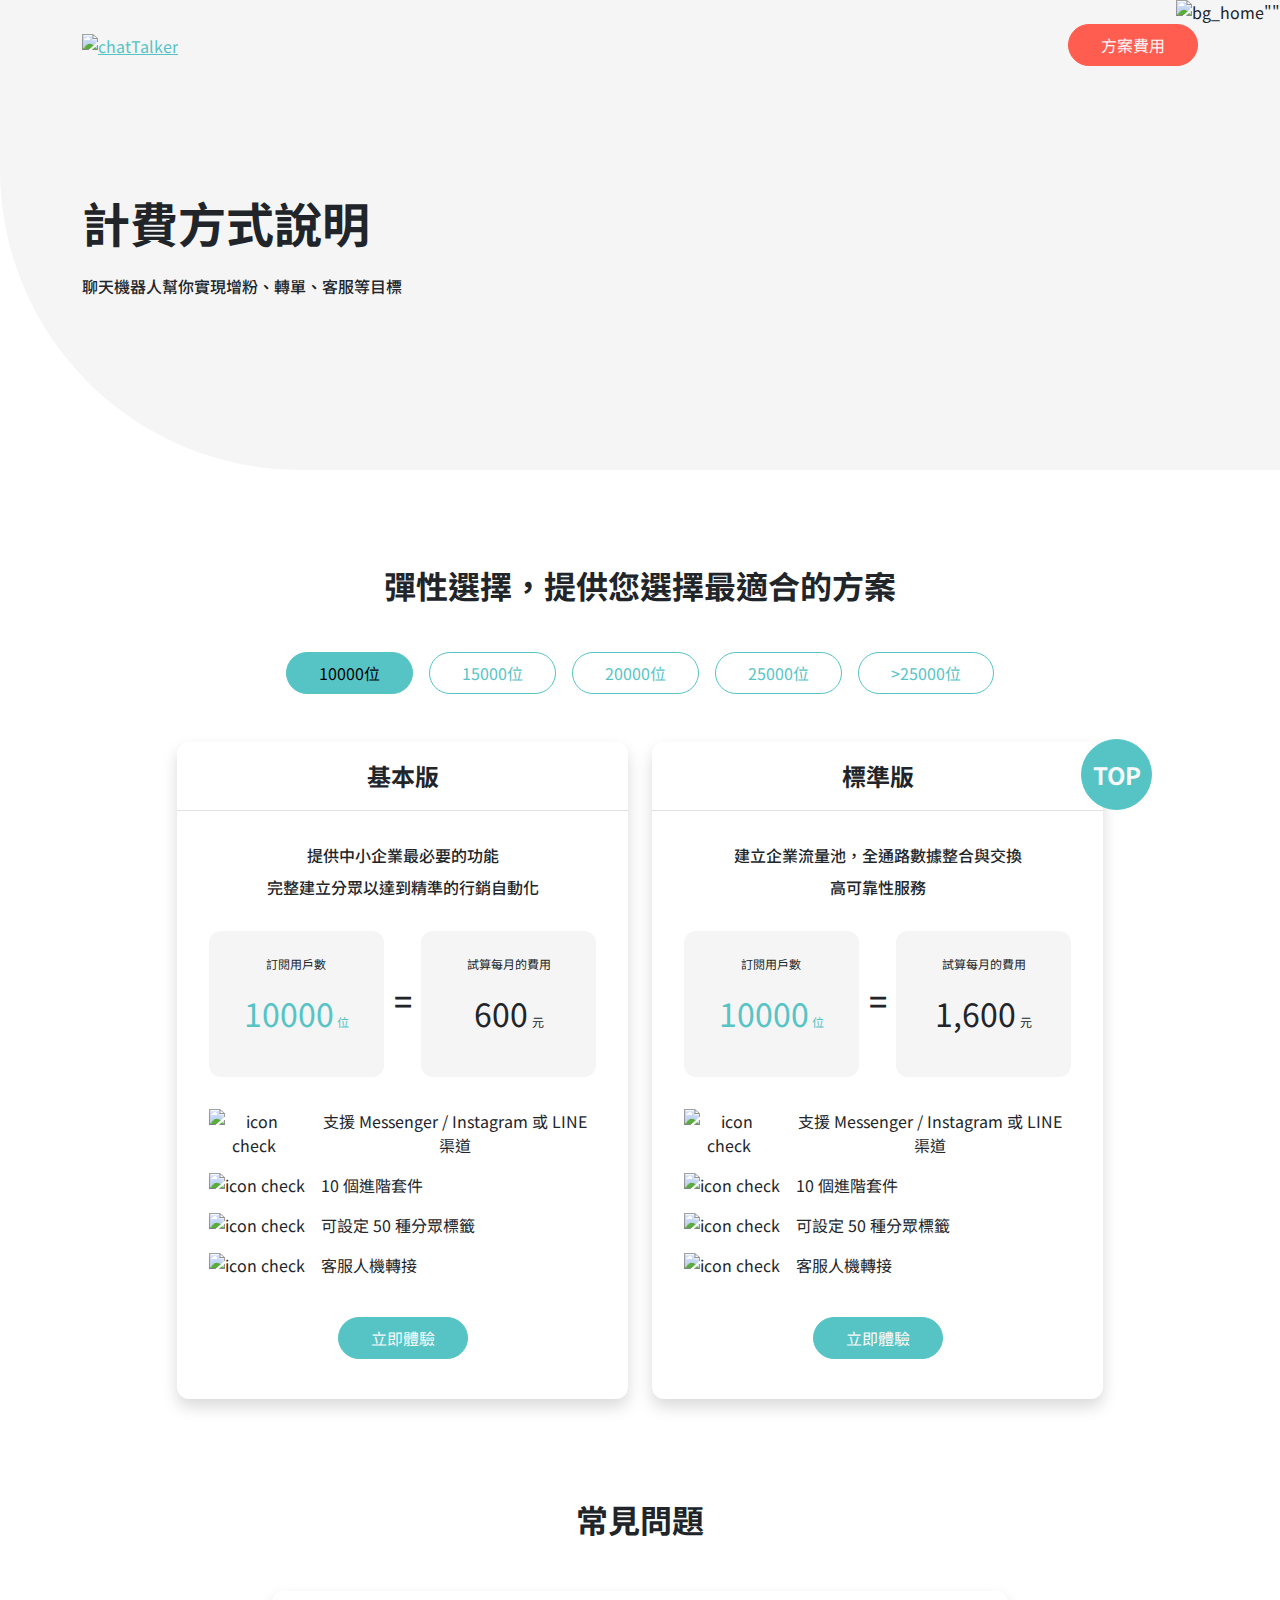
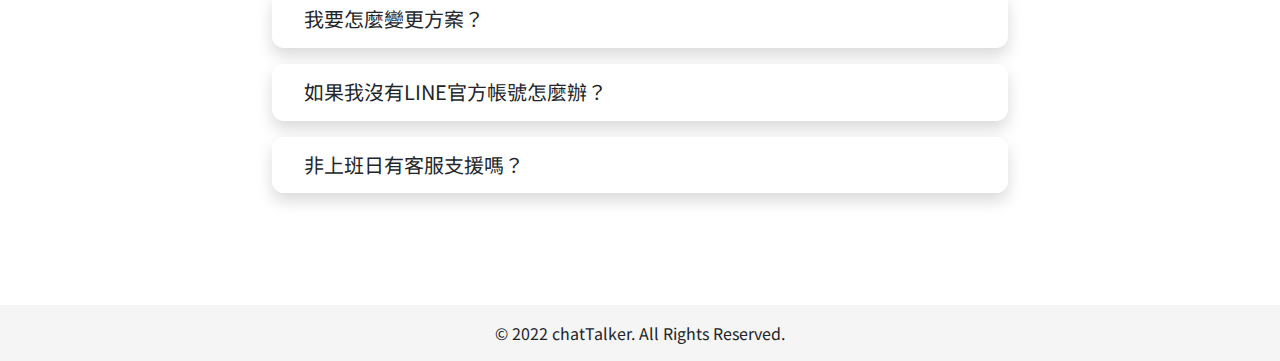
==== commit d178a10e: "fix: 修正選擇方案 >25000 位的跑版" ====
--- a/payment.html
+++ b/payment.html
@@ -15,7 +15,7 @@
     <!-- css -->
     <link rel="stylesheet" href="./styles/all.css" />
     <!-- js -->
-    <script src="./src/app.js" defer></script>
+    <script src="./src/payment.js" defer></script>
   </head>
   <body>
     <!-- 導覽列 + header -->
@@ -123,7 +123,7 @@
       <div class="container">
         <ul class="row list-unstyled justify-content-center gy-4">
           <!-- 基本版 -->
-          <li class="col-lg-4">
+          <li class="col-lg-5">
             <div class="card h-100 text-center rounded-4 shadow border-0">
               <h3 class="fw-bold h4 lh-base py-3 border-bottom mb-4 mb-lg-5">
                 基本版
@@ -141,8 +141,8 @@
                     class="bg-lightgray rounded-4 ms-3 ms-lg-5 px-4 px-lg-5 py-3 py-lg-4"
                   >
                     <p class="fs-0">訂閱用戶數</p>
-                    <p class="fs-3 text-primary text-nowrap">
-                      <span class="num">10000</span
+                    <p class="text-primary text-nowrap">
+                      <span class="fs-2 num">10000</span
                       ><span class="fs-0"> 位</span>
                     </p>
                   </div>
@@ -159,8 +159,9 @@
                     class="bg-lightgray rounded-4 me-3 me-lg-5 px-4 px-lg-5 py-3 py-lg-4"
                   >
                     <p class="fs-0">試算每月的費用</p>
-                    <p class="fs-3 text-nowrap">
-                      <span>600</span> <span class="fs-0">位</span>
+                    <p class="text-nowrap">
+                      <span id="basicMonthlyCost" class="fs-2">600</span>
+                      <span class="fs-0">元</span>
                     </p>
                   </div>
                 </div>
@@ -216,7 +217,7 @@
           </li>
 
           <!-- 標準版 -->
-          <li class="col-lg-4">
+          <li class="col-lg-5">
             <div class="card h-100 text-center rounded-4 shadow border-0">
               <h3 class="fw-bold h4 lh-base py-3 border-bottom mb-4 mb-lg-5">
                 標準版
@@ -232,8 +233,8 @@
                     class="bg-lightgray rounded-4 ms-3 ms-lg-5 px-4 px-lg-5 py-3 py-lg-4"
                   >
                     <p class="fs-0">訂閱用戶數</p>
-                    <p class="fs-3 text-primary text-nowrap">
-                      <span class="num">10000</span
+                    <p class="text-primary text-nowrap">
+                      <span class="fs-2 num">10000</span
                       ><span class="fs-0"> 位</span>
                     </p>
                   </div>
@@ -250,8 +251,9 @@
                     class="bg-lightgray rounded-4 me-3 me-lg-5 px-4 px-lg-5 py-3 py-lg-4"
                   >
                     <p class="fs-0">試算每月的費用</p>
-                    <p class="fs-3 text-nowrap">
-                      <span> 1,600</span><span class="fs-0">位</span>
+                    <p class="text-nowrap">
+                      <span id="standardMonthlyCost" class="fs-2">1,600</span>
+                      <span class="fs-0">元</span>
                     </p>
                   </div>
                 </div>
